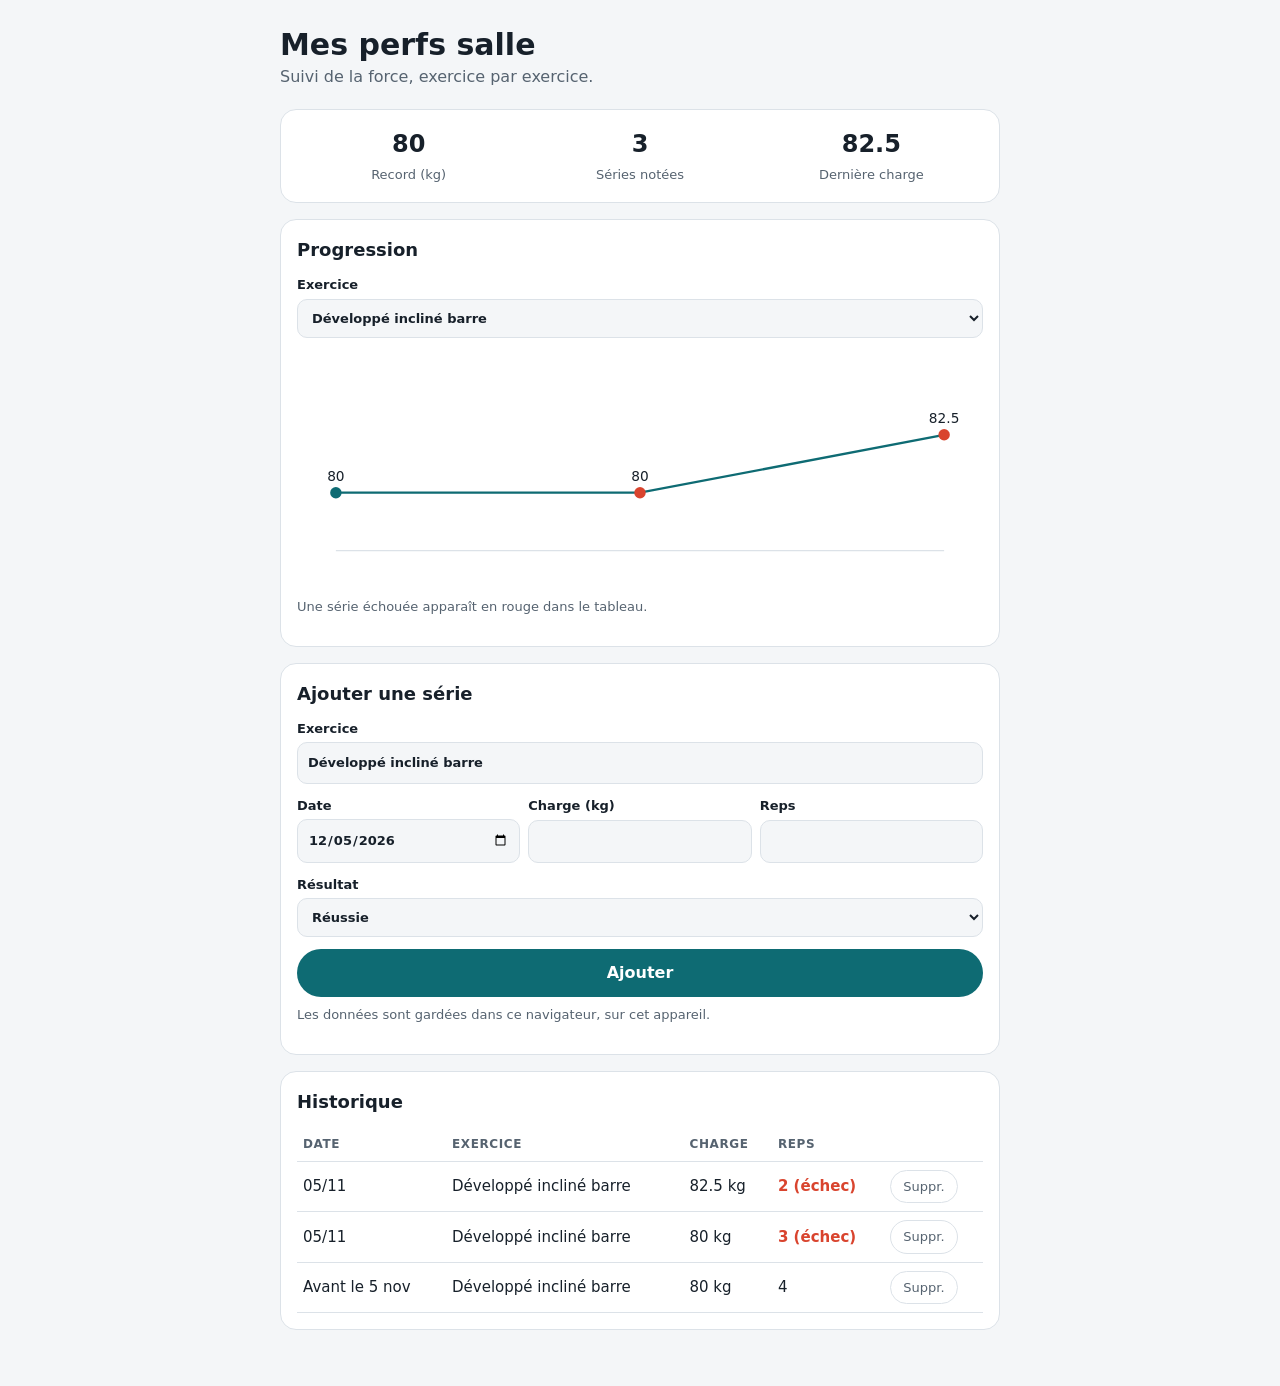
==== perfs-salle/index.html @ 4baaf701 "Ajoute le site de suivi des perfs salle Co-Authored-By: Claude Sonnet 5.5 <noreply@anthropic.com> Cl" ====
<!doctype html>
<html lang="fr">
<head>
<meta charset="utf-8">
<meta name="viewport" content="width=device-width,initial-scale=1">
<meta name="robots" content="noindex, nofollow">
<title>Mes perfs salle</title>
<style>
:root{--bg:#F4F6F8;--surface:#fff;--fg:#17202A;--muted:#566370;--accent:#0E6B73;--accent-fg:#fff;--bad:#D9442E;--line:#DCE2E8}
@media (prefers-color-scheme:dark){:root{--bg:#0F161C;--surface:#17212A;--fg:#EAF0F4;--muted:#9AA8B4;--accent:#4FC3CB;--accent-fg:#06262A;--bad:#FF7A63;--line:#26323C}}
*{box-sizing:border-box}
body{margin:0;background:var(--bg);color:var(--fg);font:16px/1.5 system-ui,-apple-system,"Segoe UI",sans-serif;padding:0 16px 40px}
.wrap{max-width:720px;margin:0 auto}
h1{font-size:30px;margin:28px 0 4px;line-height:1.1}
h2{font-size:18px;margin:0 0 12px}
.sub{color:var(--muted);margin:0 0 20px}
.card{background:var(--surface);border:1px solid var(--line);border-radius:16px;padding:16px;margin-bottom:16px}
.stats{display:grid;grid-template-columns:repeat(3,1fr);gap:8px}
.stat{text-align:center}.stat b{display:block;font-size:24px}.stat span{font-size:13px;color:var(--muted)}
form{display:grid;gap:12px}
.grid{display:grid;grid-template-columns:repeat(3,1fr);gap:8px}
label{font-size:13px;font-weight:700;display:grid;gap:4px}
input,select{font:inherit;color:var(--fg);background:var(--bg);border:1px solid var(--line);border-radius:10px;padding:10px;width:100%;min-width:0}
button{font:inherit;font-weight:700;border:0;border-radius:999px;background:var(--accent);color:var(--accent-fg);padding:12px 20px;cursor:pointer}
button.ghost{background:transparent;color:var(--muted);border:1px solid var(--line);padding:6px 12px;font-weight:500;font-size:13px}
table{width:100%;border-collapse:collapse;font-variant-numeric:tabular-nums}
th,td{text-align:left;padding:8px 6px;border-bottom:1px solid var(--line);font-size:15px}
th{font-size:12px;color:var(--muted);text-transform:uppercase;letter-spacing:.05em}
.fail{color:var(--bad);font-weight:700}
.table-wrap{overflow-x:auto}
svg{width:100%;height:auto;display:block}
.note{font-size:13px;color:var(--muted);margin-top:8px}
:focus-visible{outline:3px solid var(--accent);outline-offset:2px}
</style>
</head>
<body>
<div class="wrap">
<h1>Mes perfs salle</h1>
<p class="sub">Suivi de la force, exercice par exercice.</p>

<div class="card">
  <div class="stats">
    <div class="stat"><b id="s-max">–</b><span>Record (kg)</span></div>
    <div class="stat"><b id="s-n">–</b><span>Séries notées</span></div>
    <div class="stat"><b id="s-last">–</b><span>Dernière charge</span></div>
  </div>
</div>

<div class="card">
  <h2>Progression</h2>
  <label for="ex-filter">Exercice
    <select id="ex-filter"></select>
  </label>
  <div id="chart" role="img" aria-label="Courbe de la charge par série"></div>
  <p class="note">Une série échouée apparaît en rouge dans le tableau.</p>
</div>

<div class="card">
  <h2>Ajouter une série</h2>
  <form id="f">
    <label for="ex">Exercice <input id="ex" value="Développé incliné barre" required></label>
    <div class="grid">
      <label for="d">Date <input id="d" type="date"></label>
      <label for="kg">Charge (kg) <input id="kg" type="number" step="0.5" min="0" inputmode="decimal" required></label>
      <label for="r">Reps <input id="r" type="number" min="0" step="1" inputmode="numeric" required></label>
    </div>
    <label for="ok">Résultat
      <select id="ok"><option value="1">Réussie</option><option value="0">Échec (rep ratée)</option></select>
    </label>
    <button type="submit">Ajouter</button>
  </form>
  <p class="note">Les données sont gardées dans ce navigateur, sur cet appareil.</p>
</div>

<div class="card">
  <h2>Historique</h2>
  <div class="table-wrap">
    <table><thead><tr><th>Date</th><th>Exercice</th><th>Charge</th><th>Reps</th><th></th></tr></thead>
    <tbody id="rows"></tbody></table>
  </div>
</div>
</div>

<script>
(function(){
  var KEY='perfs-salle-v1';
  var SEED=[
    {date:'Avant le 5 nov',ex:'Développé incliné barre',kg:80,reps:4,ok:true},
    {date:'2026-11-05',ex:'Développé incliné barre',kg:80,reps:3,ok:false},
    {date:'2026-11-05',ex:'Développé incliné barre',kg:82.5,reps:2,ok:false}
  ];
  var data;
  try{var raw=localStorage.getItem(KEY);data=raw?JSON.parse(raw):null}catch(e){data=null}
  if(!Array.isArray(data))data=SEED.slice();
  function save(){try{localStorage.setItem(KEY,JSON.stringify(data))}catch(e){}}
  function $(id){return document.getElementById(id)}
  function esc(s){return String(s).replace(/[&<>"]/g,function(c){return{'&':'&amp;','<':'&lt;','>':'&gt;','"':'&quot;'}[c]})}
  function fmtDate(d){var m=/^(\d{4})-(\d{2})-(\d{2})$/.exec(d);return m?m[3]+'/'+m[2]:d}

  function exercises(){var o={};data.forEach(function(x){o[x.ex]=1});return Object.keys(o)}
  function current(){return $('ex-filter').value}

  function fillFilter(){
    var sel=$('ex-filter'),prev=sel.value,list=exercises();
    sel.innerHTML=list.map(function(e){return '<option>'+esc(e)+'</option>'}).join('');
    if(list.indexOf(prev)>-1)sel.value=prev;
  }

  function stats(){
    var e=current(),l=data.filter(function(x){return x.ex===e});
    var okl=l.filter(function(x){return x.ok});
    $('s-max').textContent=okl.length?Math.max.apply(null,okl.map(function(x){return x.kg})):'–';
    $('s-n').textContent=l.length||'–';
    $('s-last').textContent=l.length?l[l.length-1].kg:'–';
  }

  function chart(){
    var e=current(),l=data.filter(function(x){return x.ex===e});
    var box=$('chart');
    if(l.length<2){box.innerHTML='<p class="note">Ajoutez au moins 2 séries pour voir la courbe.</p>';return}
    var W=600,H=220,P=34,ks=l.map(function(x){return x.kg});
    var lo=Math.min.apply(null,ks)-2.5,hi=Math.max.apply(null,ks)+2.5;
    function X(i){return P+i*(W-2*P)/(l.length-1)}
    function Y(k){return H-P-(k-lo)*(H-2*P)/(hi-lo)}
    var pts=l.map(function(x,i){return X(i)+','+Y(x.kg)}).join(' ');
    var dots=l.map(function(x,i){
      return '<circle cx="'+X(i)+'" cy="'+Y(x.kg)+'" r="5" fill="'+(x.ok?'var(--accent)':'var(--bad)')+'"/>'+
        '<text x="'+X(i)+'" y="'+(Y(x.kg)-10)+'" text-anchor="middle" font-size="12" fill="var(--fg)">'+x.kg+'</text>'}).join('');
    box.innerHTML='<svg viewBox="0 0 '+W+' '+H+'"><line x1="'+P+'" y1="'+(H-P)+'" x2="'+(W-P)+'" y2="'+(H-P)+'" stroke="var(--line)"/>'+
      '<polyline points="'+pts+'" fill="none" stroke="var(--accent)" stroke-width="2"/>'+dots+'</svg>';
  }

  function rows(){
    $('rows').innerHTML=data.map(function(x,i){return {x:x,i:i}}).reverse().map(function(o){
      var x=o.x;
      return '<tr><td>'+esc(fmtDate(x.date))+'</td><td>'+esc(x.ex)+'</td><td>'+x.kg+' kg</td>'+
        '<td'+(x.ok?'':' class="fail"')+'>'+x.reps+(x.ok?'':' (échec)')+'</td>'+
        '<td><button class="ghost" data-i="'+o.i+'" aria-label="Supprimer">Suppr.</button></td></tr>'}).join('');
  }

  function render(){fillFilter();stats();chart();rows()}

  $('f').addEventListener('submit',function(ev){
    ev.preventDefault();
    var kg=parseFloat($('kg').value),r=parseInt($('r').value,10);
    if(isNaN(kg)||isNaN(r))return;
    data.push({date:$('d').value||new Date().toISOString().slice(0,10),ex:$('ex').value.trim()||'Exercice',kg:kg,reps:r,ok:$('ok').value==='1'});
    save();$('ex-filter').value=data[data.length-1].ex;render();
    $('kg').value='';$('r').value='';
  });
  $('rows').addEventListener('click',function(ev){
    var b=ev.target.closest('button[data-i]');if(!b)return;
    data.splice(parseInt(b.dataset.i,10),1);save();render();
  });
  $('ex-filter').addEventListener('change',function(){stats();chart()});
  $('d').value=new Date().toISOString().slice(0,10);
  render();
})();
</script>
</body>
</html>
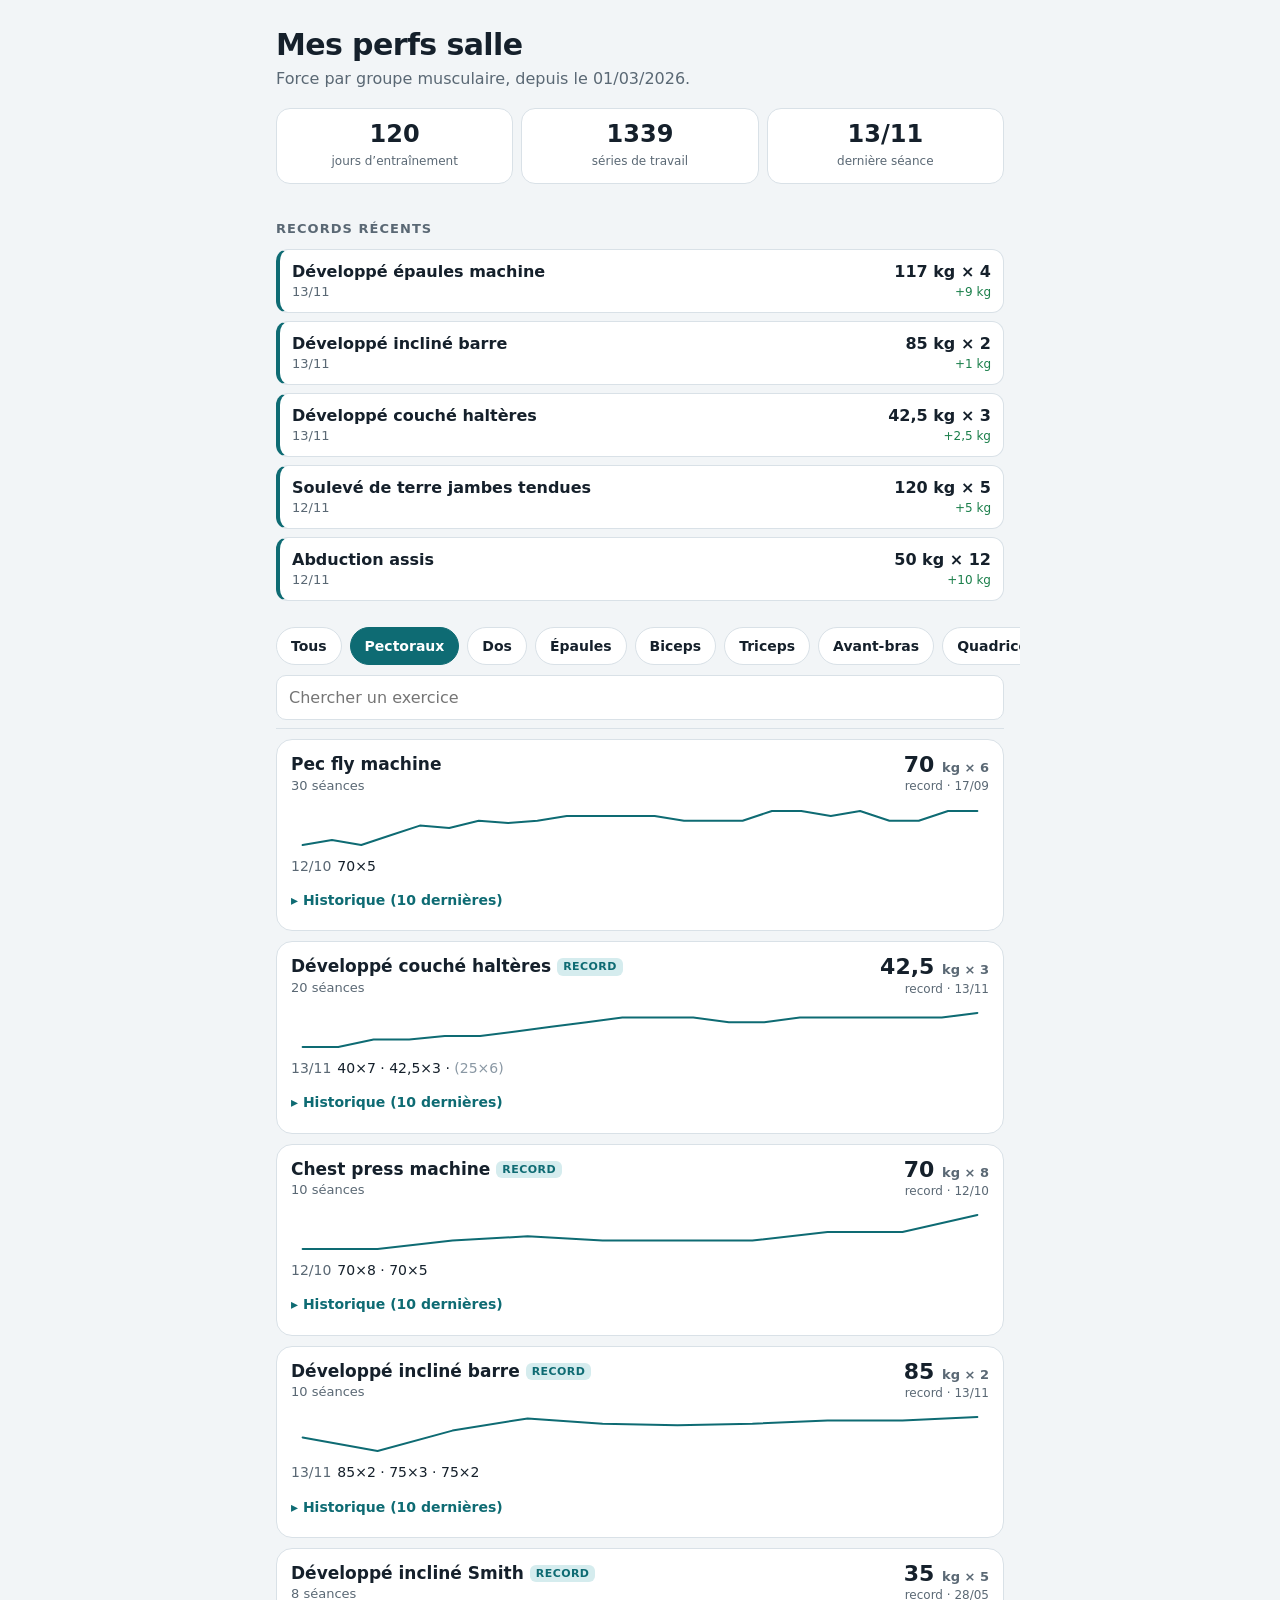
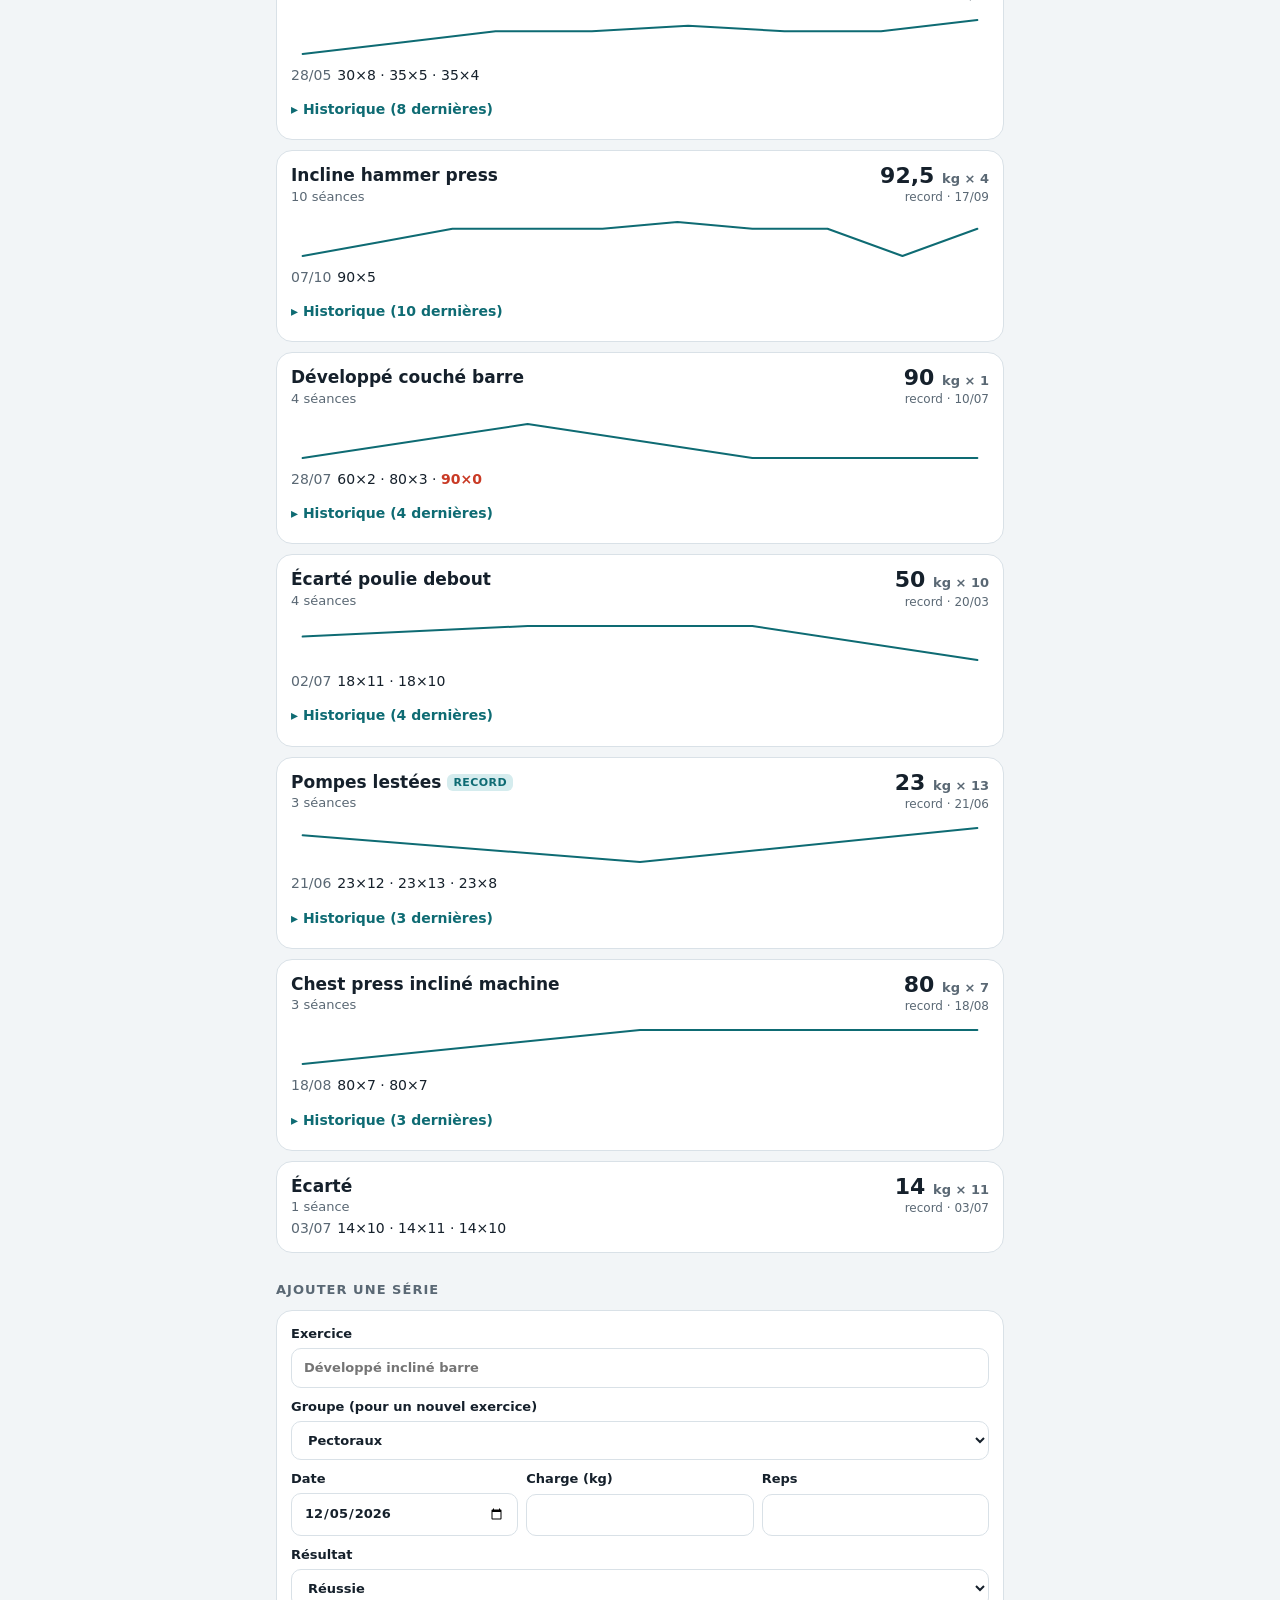
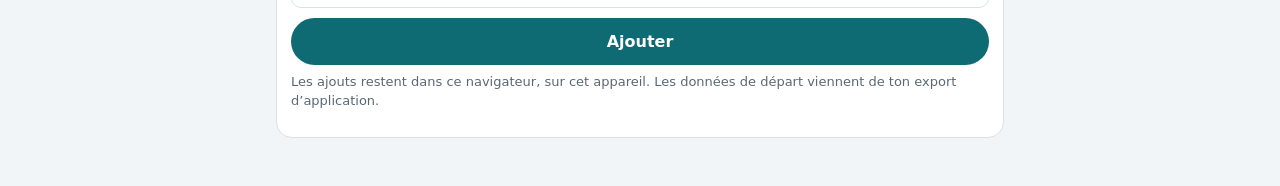
==== commit 0acb6cc0: "Refait la page perfs-salle : export complet, groupes musculaires, records récents Co-Authored-By: Cl" ====
--- a/perfs-salle/index.html
+++ b/perfs-salle/index.html
@@ -4,155 +4,311 @@
 <meta charset="utf-8">
 <meta name="viewport" content="width=device-width,initial-scale=1">
 <meta name="robots" content="noindex, nofollow">
+<meta name="color-scheme" content="light dark">
 <title>Mes perfs salle</title>
 <style>
-:root{--bg:#F4F6F8;--surface:#fff;--fg:#17202A;--muted:#566370;--accent:#0E6B73;--accent-fg:#fff;--bad:#D9442E;--line:#DCE2E8}
-@media (prefers-color-scheme:dark){:root{--bg:#0F161C;--surface:#17212A;--fg:#EAF0F4;--muted:#9AA8B4;--accent:#4FC3CB;--accent-fg:#06262A;--bad:#FF7A63;--line:#26323C}}
+:root{
+  --bg:#F2F5F7;--surface:#FFFFFF;--surface2:#EAF0F3;--fg:#15202B;--muted:#5A6874;--line:#D9E1E7;
+  --accent:#0E6B73;--accent-soft:#D5ECEE;--accent-fg:#FFFFFF;--bad:#C93A25;--good:#1B7F4B;--warm:#8A98A4;
+}
+@media (prefers-color-scheme:dark){
+  :root{--bg:#0E151B;--surface:#16202A;--surface2:#1D2A35;--fg:#EAF0F4;--muted:#9BA9B5;--line:#263441;
+    --accent:#4FC3CB;--accent-soft:#17383C;--accent-fg:#06262A;--bad:#FF7F68;--good:#5ED69B;--warm:#6F7F8C}
+}
 *{box-sizing:border-box}
-body{margin:0;background:var(--bg);color:var(--fg);font:16px/1.5 system-ui,-apple-system,"Segoe UI",sans-serif;padding:0 16px 40px}
-.wrap{max-width:720px;margin:0 auto}
-h1{font-size:30px;margin:28px 0 4px;line-height:1.1}
-h2{font-size:18px;margin:0 0 12px}
-.sub{color:var(--muted);margin:0 0 20px}
-.card{background:var(--surface);border:1px solid var(--line);border-radius:16px;padding:16px;margin-bottom:16px}
-.stats{display:grid;grid-template-columns:repeat(3,1fr);gap:8px}
-.stat{text-align:center}.stat b{display:block;font-size:24px}.stat span{font-size:13px;color:var(--muted)}
-form{display:grid;gap:12px}
-.grid{display:grid;grid-template-columns:repeat(3,1fr);gap:8px}
-label{font-size:13px;font-weight:700;display:grid;gap:4px}
-input,select{font:inherit;color:var(--fg);background:var(--bg);border:1px solid var(--line);border-radius:10px;padding:10px;width:100%;min-width:0}
-button{font:inherit;font-weight:700;border:0;border-radius:999px;background:var(--accent);color:var(--accent-fg);padding:12px 20px;cursor:pointer}
-button.ghost{background:transparent;color:var(--muted);border:1px solid var(--line);padding:6px 12px;font-weight:500;font-size:13px}
-table{width:100%;border-collapse:collapse;font-variant-numeric:tabular-nums}
-th,td{text-align:left;padding:8px 6px;border-bottom:1px solid var(--line);font-size:15px}
-th{font-size:12px;color:var(--muted);text-transform:uppercase;letter-spacing:.05em}
-.fail{color:var(--bad);font-weight:700}
-.table-wrap{overflow-x:auto}
-svg{width:100%;height:auto;display:block}
-.note{font-size:13px;color:var(--muted);margin-top:8px}
+html{-webkit-text-size-adjust:100%}
+body{margin:0;background:var(--bg);color:var(--fg);font:16px/1.45 system-ui,-apple-system,"Segoe UI",Roboto,sans-serif;padding-bottom:48px}
+.wrap{max-width:760px;margin:0 auto;padding:0 16px}
+header{padding:28px 0 8px}
+h1{font-size:30px;line-height:1.1;margin:0 0 6px;letter-spacing:-.02em}
+.sub{margin:0;color:var(--muted)}
+h2{font-size:13px;text-transform:uppercase;letter-spacing:.08em;color:var(--muted);margin:28px 0 10px;font-weight:700}
+.tiles{display:grid;grid-template-columns:repeat(3,1fr);gap:8px;margin-top:18px}
+.tile{background:var(--surface);border:1px solid var(--line);border-radius:14px;padding:12px 8px;text-align:center}
+.tile b{display:block;font-size:24px;font-variant-numeric:tabular-nums;line-height:1.1}
+.tile span{font-size:12px;color:var(--muted)}
+
+.prs{display:grid;gap:8px}
+.pr{display:flex;justify-content:space-between;align-items:center;gap:12px;background:var(--surface);border:1px solid var(--line);border-left:4px solid var(--accent);border-radius:12px;padding:10px 12px}
+.pr .n{font-weight:650}
+.pr .d{font-size:13px;color:var(--muted)}
+.pr .v{font-variant-numeric:tabular-nums;font-weight:700;text-align:right;white-space:nowrap}
+.pr .v small{display:block;font-weight:500;color:var(--good);font-size:12px}
+
+nav{position:sticky;top:0;z-index:5;background:var(--bg);padding:10px 0 8px;margin-top:14px;border-bottom:1px solid var(--line)}
+.chips{display:flex;gap:8px;overflow-x:auto;scrollbar-width:none;padding:2px 16px;margin:0 -16px}
+.chips::-webkit-scrollbar{display:none}
+.chip{flex:0 0 auto;font:inherit;font-size:14px;font-weight:650;color:var(--fg);background:var(--surface);border:1px solid var(--line);border-radius:999px;padding:8px 14px;cursor:pointer;white-space:nowrap}
+.chip[aria-pressed="true"]{background:var(--accent);border-color:var(--accent);color:var(--accent-fg)}
+.search{margin-top:8px}
+input,select{font:inherit;color:var(--fg);background:var(--surface);border:1px solid var(--line);border-radius:10px;padding:10px 12px;width:100%;min-width:0}
 :focus-visible{outline:3px solid var(--accent);outline-offset:2px}
+
+.ex{background:var(--surface);border:1px solid var(--line);border-radius:16px;padding:14px;margin-top:10px}
+.ex-top{display:flex;justify-content:space-between;gap:12px;align-items:flex-start}
+.ex-name{font-weight:700;font-size:17px;line-height:1.2}
+.ex-meta{font-size:13px;color:var(--muted);margin-top:2px}
+.rec{text-align:right;white-space:nowrap}
+.rec b{font-size:22px;font-variant-numeric:tabular-nums;line-height:1}
+.rec b small{font-size:13px;font-weight:600;color:var(--muted)}
+.rec span{display:block;font-size:12px;color:var(--muted)}
+.badge{display:inline-block;font-size:11px;font-weight:800;letter-spacing:.04em;background:var(--accent-soft);color:var(--accent);border-radius:6px;padding:2px 6px;margin-left:6px;vertical-align:2px}
+.spark{margin:10px 0 6px}
+.spark svg{display:block;width:100%;height:44px}
+.last{font-size:14px;font-variant-numeric:tabular-nums}
+.last .dt{color:var(--muted);margin-right:6px}
+.w{color:var(--warm)}
+.f{color:var(--bad);font-weight:700}
+details.hist{margin-top:8px}
+details summary{cursor:pointer;color:var(--accent);font-size:14px;font-weight:650;padding:6px 0;list-style:none}
+details summary::-webkit-details-marker{display:none}
+details summary::before{content:"▸ "}
+details[open]>summary::before{content:"▾ "}
+.sess{display:grid;grid-template-columns:52px 1fr;gap:8px;padding:7px 0;border-top:1px solid var(--line);font-size:14px;font-variant-numeric:tabular-nums}
+.sess .dt{color:var(--muted)}
+.sess .sets{display:flex;flex-wrap:wrap;gap:4px 10px}
+.empty{color:var(--muted);text-align:center;padding:28px 0}
+
+.card{background:var(--surface);border:1px solid var(--line);border-radius:16px;padding:14px;margin-top:10px}
+form{display:grid;gap:10px}
+.grid3{display:grid;grid-template-columns:repeat(3,1fr);gap:8px}
+label{display:grid;gap:4px;font-size:13px;font-weight:700}
+button.primary{font:inherit;font-weight:700;border:0;border-radius:999px;background:var(--accent);color:var(--accent-fg);padding:12px 20px;cursor:pointer}
+button.ghost{font:inherit;font-size:13px;color:var(--muted);background:transparent;border:1px solid var(--line);border-radius:999px;padding:4px 10px;cursor:pointer}
+.note{font-size:13px;color:var(--muted);margin:8px 0 0}
+.mine{margin-top:12px}
+.mine .r{display:flex;justify-content:space-between;align-items:center;gap:8px;padding:6px 0;border-top:1px solid var(--line);font-size:14px}
 </style>
 </head>
 <body>
 <div class="wrap">
-<h1>Mes perfs salle</h1>
-<p class="sub">Suivi de la force, exercice par exercice.</p>
-
-<div class="card">
-  <div class="stats">
-    <div class="stat"><b id="s-max">–</b><span>Record (kg)</span></div>
-    <div class="stat"><b id="s-n">–</b><span>Séries notées</span></div>
-    <div class="stat"><b id="s-last">–</b><span>Dernière charge</span></div>
+  <header>
+    <h1>Mes perfs salle</h1>
+    <p class="sub" id="sub">Force par groupe musculaire.</p>
+    <div class="tiles" id="tiles"></div>
+  </header>
+
+  <h2>Records récents</h2>
+  <div class="prs" id="prs"></div>
+
+  <nav aria-label="Groupes musculaires">
+    <div class="chips" id="chips"></div>
+    <div class="search"><input id="q" type="search" placeholder="Chercher un exercice" aria-label="Chercher un exercice" autocomplete="off"></div>
+  </nav>
+
+  <div id="list" aria-live="polite"></div>
+
+  <h2>Ajouter une série</h2>
+  <div class="card">
+    <form id="f">
+      <label for="ex">Exercice
+        <input id="ex" list="ex-list" placeholder="Développé incliné barre" required autocomplete="off">
+      </label>
+      <datalist id="ex-list"></datalist>
+      <label for="g">Groupe (pour un nouvel exercice)
+        <select id="g"></select>
+      </label>
+      <div class="grid3">
+        <label for="d">Date <input id="d" type="date" required></label>
+        <label for="kg">Charge (kg) <input id="kg" type="number" step="0.5" min="0" inputmode="decimal" required></label>
+        <label for="r">Reps <input id="r" type="number" min="0" step="1" inputmode="numeric" required></label>
+      </div>
+      <label for="ok">Résultat
+        <select id="ok"><option value="1">Réussie</option><option value="0">Échec (rep ratée)</option></select>
+      </label>
+      <button class="primary" type="submit">Ajouter</button>
+    </form>
+    <p class="note">Les ajouts restent dans ce navigateur, sur cet appareil. Les données de départ viennent de ton export d’application.</p>
+    <div class="mine" id="mine"></div>
   </div>
 </div>
 
-<div class="card">
-  <h2>Progression</h2>
-  <label for="ex-filter">Exercice
-    <select id="ex-filter"></select>
-  </label>
-  <div id="chart" role="img" aria-label="Courbe de la charge par série"></div>
-  <p class="note">Une série échouée apparaît en rouge dans le tableau.</p>
-</div>
-
-<div class="card">
-  <h2>Ajouter une série</h2>
-  <form id="f">
-    <label for="ex">Exercice <input id="ex" value="Développé incliné barre" required></label>
-    <div class="grid">
-      <label for="d">Date <input id="d" type="date"></label>
-      <label for="kg">Charge (kg) <input id="kg" type="number" step="0.5" min="0" inputmode="decimal" required></label>
-      <label for="r">Reps <input id="r" type="number" min="0" step="1" inputmode="numeric" required></label>
-    </div>
-    <label for="ok">Résultat
-      <select id="ok"><option value="1">Réussie</option><option value="0">Échec (rep ratée)</option></select>
-    </label>
-    <button type="submit">Ajouter</button>
-  </form>
-  <p class="note">Les données sont gardées dans ce navigateur, sur cet appareil.</p>
-</div>
-
-<div class="card">
-  <h2>Historique</h2>
-  <div class="table-wrap">
-    <table><thead><tr><th>Date</th><th>Exercice</th><th>Charge</th><th>Reps</th><th></th></tr></thead>
-    <tbody id="rows"></tbody></table>
-  </div>
-</div>
-</div>
-
+<script type="application/json" id="data">{"meta":{"first":"2026-03-01","last":"2026-11-13","days":120,"workouts":122},"groups":[{"g":"Pectoraux","ex":[{"n":"Pec fly machine","ss":[{"d":"2026-03-05","s":[[25.0,9,"n"],[30.0,10,"n"],[30.0,8,"n"]]},{"d":"2026-03-10","s":[[30.0,13,"n"],[30.0,12,"n"],[35.0,10,"n"]]},{"d":"2026-03-18","s":[[30.0,10,"n"],[35.0,11,"n"],[35.0,12,"n"]]},{"d":"2026-03-25","s":[[35.0,10,"n"],[40.0,10,"n"],[40.0,12,"n"]]},{"d":"2026-04-03","s":[[35.0,11,"n"],[40.0,9,"n"],[40.0,9,"n"]]},{"d":"2026-04-08","s":[[40.0,8,"n"],[40.0,9,"n"],[40.0,10,"n"]]},{"d":"2026-04-29","s":[[35.0,9,"n"],[35.0,7,"n"],[35.0,8,"n"]]},{"d":"2026-05-05","s":[[40.0,8,"n"],[40.0,8,"n"],[40.0,7,"n"]]},{"d":"2026-05-28","s":[[35.0,9,"n"],[35.0,8,"n"],[35.0,9,"n"]]},{"d":"2026-06-10","s":[[40.0,9,"n"],[40.0,8,"n"],[45.0,5,"n"]]},{"d":"2026-06-29","s":[[55.0,6,"n"],[50.0,8,"n"],[47.5,8,"n"]]},{"d":"2026-07-06","s":[[50.0,7,"n"],[50.0,8,"n"],[52.5,6,"n"]]},{"d":"2026-07-13","s":[[55.0,8,"n"],[60.0,6,"n"]]},{"d":"2026-07-24","s":[[57.5,7,"n"],[55.0,7,"n"]]},{"d":"2026-07-28","s":[[60.0,7,"n"],[60.0,8,"n"]]},{"d":"2026-08-03","s":[[65.0,6,"n"],[65.0,6,"n"]]},{"d":"2026-08-06","s":[[65.0,8,"n"],[65.0,6,"n"]]},{"d":"2026-08-14","s":[[65.0,7,"n"]]},{"d":"2026-08-18","s":[[65.0,7,"n"],[65.0,8,"n"]]},{"d":"2026-09-07","s":[[60.0,5,"n"],[55.0,8,"n"]]},{"d":"2026-09-10","s":[[55.0,9,"n"],[60.0,6,"n"]]},{"d":"2026-09-14","s":[[60.0,7,"n"],[60.0,6,"n"]]},{"d":"2026-09-17","s":[[65.0,9,"n"],[70.0,6,"n"]]},{"d":"2026-09-21","s":[[70.0,4,"n"],[60.0,2,"n"],[60.0,10,"n"]]},{"d":"2026-09-24","s":[[65.0,6,"n"],[65.0,6,"n"]]},{"d":"2026-09-25","s":[[70.0,5,"n"],[70.0,6,"n"]]},{"d":"2026-09-28","s":[[60.0,6,"n"]]},{"d":"2026-09-30","s":[[60.0,8,"n"]]},{"d":"2026-10-07","s":[[65.0,8,"n"],[70.0,6,"n"]]},{"d":"2026-10-12","s":[[70.0,5,"n"]]}]},{"n":"Développé couché haltères","ss":[{"d":"2026-03-13","s":[[18.0,6,"n"],[22.5,8,"n"],[24.0,7,"n"]]},{"d":"2026-03-20","s":[[20.0,8,"n"],[24.0,7,"n"],[24.0,9,"n"]]},{"d":"2026-04-10","s":[[24.0,7,"n"],[26.0,8,"n"],[28.0,6,"n"],[18.0,5,"w"]]},{"d":"2026-05-26","s":[[28.0,6,"n"],[28.0,7,"n"],[20.0,4,"w"]]},{"d":"2026-06-05","s":[[28.0,8,"n"],[30.0,3,"n"],[24.0,8,"w"]]},{"d":"2026-06-10","s":[[30.0,5,"n"],[30.0,4,"n"],[26.0,6,"n"],[22.5,5,"w"]]},{"d":"2026-07-08","s":[[32.5,4,"n"],[32.5,3,"n"],[22.5,7,"w"]]},{"d":"2026-07-28","s":[[32.5,6,"n"],[35.0,3,"n"],[22.5,7,"w"]]},{"d":"2026-08-03","s":[[35.0,6,"n"],[37.5,2,"n"],[25.0,6,"w"]]},{"d":"2026-08-06","s":[[37.5,5,"n"],[40.0,3,"n"],[25.0,8,"w"]]},{"d":"2026-08-14","s":[[40.0,2,"n"],[37.5,2,"n"],[25.0,5,"w"]]},{"d":"2026-08-18","s":[[40.0,4,"n"],[40.0,1,"n"],[25.0,6,"w"]]},{"d":"2026-09-10","s":[[37.5,2,"n"],[37.5,3,"n"],[22.5,10,"w"]]},{"d":"2026-09-14","s":[[37.5,5,"n"],[37.5,4,"n"],[22.5,10,"w"]]},{"d":"2026-09-21","s":[[37.5,6,"n"],[40.0,2,"n"],[25.0,5,"w"]]},{"d":"2026-09-28","s":[[40.0,2,"n"],[37.5,6,"n"],[20.0,8,"w"]]},{"d":"2026-10-12","s":[[40.0,4,"n"],[40.0,0,"n"],[25.0,8,"w"]]},{"d":"2026-11-02","s":[[40.0,4,"n"],[40.0,4,"n"],[20.0,8,"w"]]},{"d":"2026-11-09","s":[[40.0,3,"n"],[40.0,5,"n"],[25.0,6,"w"]]},{"d":"2026-11-13","s":[[40.0,7,"n"],[42.5,3,"n"],[25.0,6,"w"]]}]},{"n":"Chest press machine","ss":[{"d":"2026-03-05","s":[[50.0,8,"n"],[50.0,7,"n"],[40.0,10,"n"]]},{"d":"2026-03-10","s":[[50.0,10,"n"],[50.0,10,"n"],[50.0,7,"n"]]},{"d":"2026-03-18","s":[[50.0,10,"n"],[55.0,10,"n"],[55.0,8,"n"]]},{"d":"2026-03-25","s":[[45.0,10,"n"],[50.0,10,"n"],[57.5,7,"n"]]},{"d":"2026-04-03","s":[[50.0,10,"n"],[55.0,9,"n"],[55.0,9,"n"]]},{"d":"2026-04-08","s":[[55.0,8,"n"],[55.0,9,"n"],[55.0,8,"n"]]},{"d":"2026-04-29","s":[[50.0,10,"n"],[55.0,8,"n"],[55.0,9,"n"]]},{"d":"2026-05-05","s":[[55.0,10,"n"],[60.0,8,"n"],[60.0,7,"n"]]},{"d":"2026-05-28","s":[[50.0,10,"n"],[60.0,10,"n"],[60.0,7,"n"]]},{"d":"2026-10-12","s":[[70.0,8,"n"],[70.0,5,"n"]]}]},{"n":"Développé incliné barre","ss":[{"d":"2026-06-29","s":[[60.0,6,"n"],[70.0,5,"n"],[70.0,4,"n"]]},{"d":"2026-07-06","s":[[60.0,7,"n"],[60.0,5,"n"]]},{"d":"2026-07-24","s":[[70.0,6,"n"],[75.0,3,"n"]]},{"d":"2026-09-25","s":[[70.0,2,"n"],[80.0,1,"n"],[84.0,1,"n"],[30.0,4,"n"]]},{"d":"2026-10-14","s":[[70.0,5,"n"],[80.0,2,"n"],[90.0,0,"n"]]},{"d":"2026-11-02","s":[[75.0,3,"n"],[75.0,5,"n"],[79.0,3,"n"]]},{"d":"2026-11-04","s":[[80.0,4,"n"]]},{"d":"2026-11-05","s":[[80.0,3,"n"],[82.5,2,"n"],[80.0,2,"n"],[70.0,2,"w"],[50.0,6,"w"]]},{"d":"2026-11-09","s":[[82.5,3,"n"]]},{"d":"2026-11-13","s":[[85.0,2,"n"],[75.0,3,"n"],[75.0,2,"n"]]}]},{"n":"Développé incliné Smith","ss":[{"d":"2026-03-04","s":[[20.0,8,"n"],[20.0,9,"n"],[20.0,10,"n"]]},{"d":"2026-03-10","s":[[20.0,10,"n"],[25.0,9,"n"],[25.0,7,"n"]]},{"d":"2026-03-25","s":[[25.0,8,"n"],[30.0,8,"n"],[30.0,9,"n"]]},{"d":"2026-04-03","s":[[30.0,5,"n"],[25.0,7,"n"],[25.0,7,"n"]]},{"d":"2026-04-08","s":[[30.0,8,"n"],[32.5,6,"n"],[30.0,6,"n"]]},{"d":"2026-04-29","s":[[30.0,8,"n"],[30.0,5,"n"],[30.0,9,"n"]]},{"d":"2026-05-05","s":[[30.0,6,"n"],[30.0,8,"n"],[30.0,10,"n"]]},{"d":"2026-05-28","s":[[30.0,8,"n"],[35.0,5,"n"],[35.0,4,"n"]]}]},{"n":"Incline hammer press","ss":[{"d":"2026-08-06","s":[[80.0,8,"n"]]},{"d":"2026-09-07","s":[[80.0,9,"n"],[85.0,7,"n"]]},{"d":"2026-09-10","s":[[90.0,5,"n"],[90.0,4,"n"]]},{"d":"2026-09-14","s":[[90.0,6,"n"],[90.0,4,"n"]]},{"d":"2026-09-16","s":[[90.0,8,"n"]]},{"d":"2026-09-17","s":[[92.5,4,"n"],[92.5,3,"n"]]},{"d":"2026-09-21","s":[[90.0,3,"n"]]},{"d":"2026-09-24","s":[[90.0,3,"n"],[70.0,7,"n"]]},{"d":"2026-09-28","s":[[80.0,9,"n"]]},{"d":"2026-10-07","s":[[90.0,5,"n"]]}]},{"n":"Développé couché barre","ss":[{"d":"2026-07-06","s":[[60.0,4,"n"],[80.0,2,"n"],[90.0,0,"n"]]},{"d":"2026-07-10","s":[[60.0,2,"n"],[80.0,1,"n"],[90.0,1,"n"]]},{"d":"2026-07-13","s":[[60.0,4,"n"],[80.0,1,"n"],[80.0,3,"n"]]},{"d":"2026-07-28","s":[[60.0,2,"n"],[80.0,3,"n"],[90.0,0,"n"]]}]},{"n":"Écarté poulie debout","ss":[{"d":"2026-03-13","s":[[40.0,11,"n"],[40.0,10,"n"],[40.0,12,"n"]]},{"d":"2026-03-20","s":[[50.0,8,"n"],[50.0,10,"n"],[50.0,9,"n"]]},{"d":"2026-04-10","s":[[50.0,8,"n"],[50.0,10,"n"],[50.0,9,"n"]]},{"d":"2026-07-02","s":[[18.0,11,"n"],[18.0,10,"n"]]}]},{"n":"Pompes lestées","ss":[{"d":"2026-06-01","s":[[10.0,15,"n"],[20.0,12,"n"],[20.0,12,"n"]]},{"d":"2026-06-07","s":[[9.0,19,"n"],[9.0,20,"n"],[9.0,22,"n"]]},{"d":"2026-06-21","s":[[23.0,12,"n"],[23.0,13,"n"],[23.0,8,"n"]]}]},{"n":"Chest press incliné machine","ss":[{"d":"2026-08-06","s":[[70.0,8,"n"]]},{"d":"2026-08-14","s":[[80.0,5,"n"],[80.0,6,"n"]]},{"d":"2026-08-18","s":[[80.0,7,"n"],[80.0,7,"n"]]}]},{"n":"Écarté","ss":[{"d":"2026-07-03","s":[[14.0,10,"n"],[14.0,11,"n"],[14.0,10,"n"]]}]}]},{"g":"Dos","ex":[{"n":"Tirage vertical","ss":[{"d":"2026-03-04","s":[[45.0,8,"n"],[45.0,8,"n"],[45.0,12,"n"]]},{"d":"2026-03-10","s":[[45.0,12,"n"],[50.0,10,"n"],[50.0,9,"n"]]},{"d":"2026-03-13","s":[[50.0,8,"n"],[55.0,9,"n"],[55.0,7,"n"]]},{"d":"2026-03-18","s":[[50.0,10,"n"],[55.0,11,"n"],[55.0,8,"n"]]},{"d":"2026-03-20","s":[[50.0,10,"n"],[55.0,9,"n"],[55.0,10,"n"]]},{"d":"2026-03-25","s":[[55.0,8,"n"],[57.5,10,"n"],[57.5,9,"n"]]},{"d":"2026-04-03","s":[[55.0,10,"n"],[60.0,9,"n"],[60.0,8,"n"]]},{"d":"2026-04-08","s":[[60.0,9,"n"],[60.0,10,"n"],[65.0,8,"n"]]},{"d":"2026-04-29","s":[[60.0,8,"n"],[65.0,8,"n"],[65.0,6,"n"]]},{"d":"2026-05-05","s":[[55.0,8,"n"],[65.0,8,"n"],[50.0,12,"n"]]},{"d":"2026-06-29","s":[[65.0,9,"n"],[70.0,7,"n"],[70.0,8,"n"]]},{"d":"2026-07-06","s":[[65.0,8,"n"],[75.0,7,"n"],[75.0,7,"n"]]},{"d":"2026-07-08","s":[[75.0,7,"n"],[75.0,8,"n"],[50.0,7,"w"]]},{"d":"2026-07-10","s":[[75.0,8,"n"],[80.0,7,"n"]]},{"d":"2026-07-13","s":[[80.0,6,"n"],[90.0,5,"n"]]},{"d":"2026-07-24","s":[[75.0,7,"n"],[70.0,6,"n"]]},{"d":"2026-07-28","s":[[90.0,6,"n"],[80.0,8,"n"],[65.0,8,"w"]]},{"d":"2026-08-03","s":[[85.0,6,"n"],[85.0,5,"n"],[75.0,6,"w"]]},{"d":"2026-08-06","s":[[85.0,8,"n"],[90.0,6,"n"]]},{"d":"2026-08-14","s":[[90.0,7,"n"],[90.0,5,"n"],[50.0,6,"w"]]},{"d":"2026-08-18","s":[[80.0,6,"n"],[90.0,5,"n"],[45.0,7,"w"]]},{"d":"2026-09-07","s":[[80.0,6,"n"],[80.0,5,"n"],[50.0,10,"w"]]},{"d":"2026-09-10","s":[[85.0,6,"n"],[90.0,5,"n"],[40.0,10,"w"]]},{"d":"2026-09-14","s":[[90.0,3,"n"],[85.0,4,"n"],[50.0,10,"w"],[90.0,4,"n"]]},{"d":"2026-09-17","s":[[90.0,4,"n"],[80.0,5,"n"],[50.0,10,"w"]]},{"d":"2026-09-21","s":[[80.0,6,"n"],[80.0,5,"n"],[50.0,8,"w"]]},{"d":"2026-09-24","s":[[80.0,7,"n"],[85.0,8,"n"],[45.0,8,"w"]]},{"d":"2026-09-28","s":[[85.0,6,"n"],[85.0,7,"n"],[70.0,8,"w"]]},{"d":"2026-10-07","s":[[85.0,7,"n"],[85.0,6,"n"],[50.0,5,"w"]]},{"d":"2026-10-12","s":[[85.0,8,"n"],[85.0,8,"n"],[50.0,8,"w"]]},{"d":"2026-10-14","s":[[85.0,9,"n"],[85.0,7,"n"],[50.0,10,"w"]]},{"d":"2026-11-02","s":[[85.0,6,"n"],[85.0,5,"n"],[50.0,5,"w"]]},{"d":"2026-11-05","s":[[90.0,6,"n"],[90.0,6,"n"],[40.0,8,"w"]]},{"d":"2026-11-09","s":[[90.0,6,"n"],[90.0,7,"n"],[50.0,8,"w"]]},{"d":"2026-11-13","s":[[90.0,8,"n"],[90.0,8,"n"],[60.0,8,"w"]]}]},{"n":"T-bar row machine","ss":[{"d":"2026-06-30","s":[[35.0,11,"n"],[45.0,8,"n"],[55.0,7,"n"]]},{"d":"2026-07-06","s":[[50.0,8,"n"],[50.0,9,"n"]]},{"d":"2026-07-10","s":[[55.0,8,"n"]]},{"d":"2026-07-13","s":[[55.0,7,"n"],[50.0,8,"n"]]},{"d":"2026-07-24","s":[[60.0,6,"n"],[60.0,6,"n"]]},{"d":"2026-07-28","s":[[60.0,7,"n"],[60.0,8,"n"]]},{"d":"2026-08-03","s":[[40.0,7,"n"]]},{"d":"2026-08-06","s":[[65.0,6,"n"],[65.0,6,"n"]]},{"d":"2026-08-14","s":[[65.0,7,"n"],[65.0,6,"n"]]},{"d":"2026-08-18","s":[[70.0,4,"n"],[55.0,7,"n"]]},{"d":"2026-09-07","s":[[50.0,6,"n"],[55.0,7,"n"]]},{"d":"2026-09-10","s":[[60.0,5,"n"],[50.0,12,"n"]]},{"d":"2026-09-14","s":[[55.0,8,"n"],[60.0,8,"n"]]},{"d":"2026-09-17","s":[[55.0,7,"n"],[55.0,7,"n"]]},{"d":"2026-09-21","s":[[55.0,7,"n"],[60.0,5,"n"]]}]},{"n":"Rowing assis dos droit","ss":[{"d":"2026-03-20","s":[[48.0,13,"n"],[55.0,10,"n"],[55.0,10,"n"]]},{"d":"2026-03-25","s":[[55.0,10,"n"],[61.0,11,"n"],[61.0,10,"n"]]},{"d":"2026-04-03","s":[[55.0,12,"n"],[61.0,11,"n"],[61.0,10,"n"]]},{"d":"2026-04-08","s":[[61.0,10,"n"],[61.0,9,"n"],[61.0,9,"n"]]},{"d":"2026-04-10","s":[[68.0,9,"n"],[68.0,7,"n"],[61.0,7,"n"]]},{"d":"2026-06-10","s":[[68.0,9,"n"],[68.0,5,"n"]]}]},{"n":"Rowing assis prise large","ss":[{"d":"2026-09-24","s":[[40.0,8,"n"],[40.0,10,"n"]]},{"d":"2026-09-28","s":[[100.0,8,"n"],[100.0,9,"n"]]},{"d":"2026-10-07","s":[[100.0,7,"n"],[100.0,6,"n"]]},{"d":"2026-10-14","s":[[110.0,6,"n"]]},{"d":"2026-11-02","s":[[100.0,7,"n"],[100.0,8,"n"]]},{"d":"2026-11-04","s":[[50.0,10,"n"]]},{"d":"2026-11-09","s":[[110.0,7,"n"],[110.0,6,"n"]]},{"d":"2026-11-13","s":[[110.0,5,"n"],[110.0,9,"n"]]}]},{"n":"Tirage élastique à genoux (1 bras)","ss":[{"d":"2026-03-01","s":[[13.0,20,"n"],[13.0,20,"n"],[13.0,20,"n"]]},{"d":"2026-05-30","s":[[22.0,12,"n"],[22.0,20,"n"],[22.0,12,"n"]]},{"d":"2026-06-05","s":[[26.0,10,"n"],[26.0,10,"n"]]},{"d":"2026-06-14","s":[[23.0,11,"n"],[23.0,12,"n"],[23.0,11,"n"]]},{"d":"2026-07-21","s":[[26.0,10,"n"],[25.0,8,"n"]]}]},{"n":"Tractions lestées","ss":[{"d":"2026-04-10","s":[[10.0,6,"n"],[10.0,6,"n"],[10.0,6,"n"]]},{"d":"2026-05-26","s":[[15.0,6,"n"],[15.0,6,"n"]]},{"d":"2026-05-28","s":[[15.0,6,"n"],[15.0,7,"n"]]},{"d":"2026-06-05","s":[[15.0,7,"n"],[17.0,6,"n"]]},{"d":"2026-06-10","s":[[20.0,7,"n"],[20.0,6,"n"]]}]},{"n":"Low row machine","ss":[{"d":"2026-04-29","s":[[40.0,11,"n"],[42.5,11,"n"],[47.5,8,"n"]]},{"d":"2026-07-08","s":[[20.0,8,"w"],[50.0,10,"n"],[55.0,8,"n"]]},{"d":"2026-07-10","s":[[55.0,8,"n"]]},{"d":"2026-08-18","s":[[60.0,6,"n"],[60.0,8,"n"]]},{"d":"2026-11-04","s":[[60.0,10,"n"]]}]},{"n":"Rowing assis machine","ss":[{"d":"2026-03-04","s":[[48.0,11,"n"]]},{"d":"2026-03-10","s":[[45.0,9,"n"],[40.0,11,"n"],[40.0,10,"n"]]},{"d":"2026-03-18","s":[[45.0,8,"n"],[40.0,12,"n"],[40.0,12,"n"]]}]},{"n":"Pull-over poulie","ss":[{"d":"2026-03-01","s":[[13.0,20,"n"]]},{"d":"2026-06-05","s":[[26.0,8,"n"],[26.0,12,"n"]]}]},{"n":"Rowing poulie 1 bras","ss":[{"d":"2026-07-21","s":[[31.0,12,"n"],[31.0,15,"n"]]}]},{"n":"Rowing haltère 1 bras","ss":[{"d":"2026-06-30","s":[[35.0,6,"n"],[35.0,8,"n"]]}]}]},{"g":"Épaules","ex":[{"n":"Élévation latérale poulie","ss":[{"d":"2026-03-04","s":[[10.0,12,"n"]]},{"d":"2026-03-24","s":[[5.0,15,"n"],[7.5,15,"n"],[7.5,12,"n"]]},{"d":"2026-04-01","s":[[7.5,10,"n"],[7.5,11,"n"],[7.5,10,"n"]]},{"d":"2026-04-07","s":[[5.0,10,"n"],[10.0,10,"n"],[10.0,12,"n"]]},{"d":"2026-04-28","s":[[7.5,12,"n"],[10.0,10,"n"],[10.0,10,"n"]]},{"d":"2026-06-09","s":[[8.0,10,"n"],[5.0,18,"n"],[10.0,10,"n"]]},{"d":"2026-06-19","s":[[10.0,11,"n"],[12.0,11,"n"],[12.0,10,"n"]]},{"d":"2026-07-05","s":[[10.0,13,"n"],[12.0,14,"n"],[13.0,11,"n"]]},{"d":"2026-07-19","s":[[14.0,15,"n"],[20.0,14,"n"]]},{"d":"2026-07-24","s":[[15.0,8,"n"],[15.0,8,"n"]]},{"d":"2026-07-30","s":[[21.0,8,"n"],[23.0,8,"n"]]},{"d":"2026-08-02","s":[[23.0,7,"n"],[23.0,6,"n"]]},{"d":"2026-08-05","s":[[23.0,8,"n"],[23.0,8,"n"]]},{"d":"2026-08-23","s":[[22.0,7,"n"],[23.0,8,"n"]]},{"d":"2026-08-29","s":[[20.0,8,"n"],[22.0,6,"n"]]},{"d":"2026-08-30","s":[[23.0,6,"n"]]},{"d":"2026-09-09","s":[[15.0,10,"n"],[20.0,6,"n"]]},{"d":"2026-09-17","s":[[15.0,8,"n"]]},{"d":"2026-09-24","s":[[15.0,9,"n"],[16.25,6,"n"]]},{"d":"2026-09-28","s":[[16.25,8,"n"],[16.25,8,"n"]]},{"d":"2026-09-30","s":[[17.5,6,"n"]]},{"d":"2026-10-08","s":[[17.5,7,"n"],[20.0,6,"n"]]},{"d":"2026-10-11","s":[[18.0,7,"n"]]},{"d":"2026-10-15","s":[[20.0,8,"n"],[20.0,5,"n"]]},{"d":"2026-10-26","s":[[20.0,8,"n"],[20.0,8,"n"]]},{"d":"2026-11-02","s":[[20.0,5,"n"],[20.0,4,"n"]]},{"d":"2026-11-09","s":[[20.0,4,"n"],[20.0,4,"n"]]},{"d":"2026-11-12","s":[[20.0,8,"n"],[22.5,5,"n"]]},{"d":"2026-11-13","s":[[17.5,4,"n"],[22.5,4,"n"]]}]},{"n":"Développé épaules machine","ss":[{"d":"2026-03-13","s":[[54.0,11,"n"],[63.0,10,"n"],[72.0,8,"n"]]},{"d":"2026-03-20","s":[[54.0,9,"n"],[54.0,10,"n"],[54.0,10,"n"]]},{"d":"2026-04-10","s":[[63.0,10,"n"],[72.0,8,"n"],[72.0,9,"n"]]},{"d":"2026-05-26","s":[[63.0,11,"n"],[72.0,8,"n"]]},{"d":"2026-06-10","s":[[72.0,11,"n"],[81.0,8,"n"],[81.0,9,"n"]]},{"d":"2026-06-29","s":[[81.0,6,"n"],[72.0,9,"n"]]},{"d":"2026-07-08","s":[[81.0,8,"n"],[90.0,7,"n"]]},{"d":"2026-07-10","s":[[90.0,7,"n"],[90.0,7,"n"]]},{"d":"2026-07-13","s":[[90.0,6,"n"],[90.0,7,"n"]]},{"d":"2026-07-28","s":[[99.0,6,"n"],[99.0,4,"n"]]},{"d":"2026-08-03","s":[[99.0,5,"n"],[90.0,4,"n"]]},{"d":"2026-08-14","s":[[99.0,4,"n"]]},{"d":"2026-08-18","s":[[99.0,4,"n"]]},{"d":"2026-09-07","s":[[99.0,6,"n"],[99.0,4,"n"]]},{"d":"2026-09-10","s":[[99.0,6,"n"],[99.0,5,"n"]]},{"d":"2026-09-14","s":[[99.0,7,"n"],[99.0,3,"n"]]},{"d":"2026-09-17","s":[[99.0,9,"n"],[108.0,6,"n"]]},{"d":"2026-09-21","s":[[72.0,8,"n"]]},{"d":"2026-09-24","s":[[108.0,4,"n"],[108.0,7,"n"]]},{"d":"2026-10-07","s":[[108.0,4,"n"],[108.0,3,"n"]]},{"d":"2026-10-12","s":[[108.0,5,"n"]]},{"d":"2026-11-02","s":[[108.0,6,"n"],[108.0,4,"n"]]},{"d":"2026-11-05","s":[[108.0,3,"d"],[90.0,5,"d"]]},{"d":"2026-11-09","s":[[108.0,5,"n"],[108.0,7,"n"]]},{"d":"2026-11-13","s":[[108.0,8,"n"],[117.0,4,"n"]]}]},{"n":"Développé épaules haltères","ss":[{"d":"2026-04-23","s":[[12.0,10,"n"],[12.0,12,"n"],[12.0,10,"n"]]},{"d":"2026-05-11","s":[[12.0,12,"n"],[12.0,13,"n"],[12.0,10,"n"]]},{"d":"2026-06-20","s":[[14.0,12,"n"],[14.0,15,"n"],[14.0,16,"n"]]},{"d":"2026-06-26","s":[[14.0,12,"n"],[14.0,15,"n"]]}]},{"n":"Développé épaules machine (assis)","ss":[{"d":"2026-03-05","s":[[44.0,10,"n"],[54.0,8,"n"],[44.0,7,"n"]]},{"d":"2026-03-06","s":[[44.0,10,"n"],[44.0,12,"n"],[44.0,13,"n"]]}]},{"n":"Élévation latérale haltères","ss":[{"d":"2026-04-23","s":[[6.0,8,"n"],[6.0,10,"n"],[6.0,8,"n"]]},{"d":"2026-06-27","s":[[8.0,10,"n"],[8.0,12,"n"],[8.0,15,"n"]]}]},{"n":"Face pull corde","ss":[{"d":"2026-03-01","s":[[13.0,28,"n"],[13.0,25,"n"],[13.0,25,"n"]]}]}]},{"g":"Biceps","ex":[{"n":"Curl poulie 1 bras","ss":[{"d":"2026-03-13","s":[[10.0,8,"n"],[22.5,12,"n"]]},{"d":"2026-05-24","s":[[28.0,14,"n"],[28.0,10,"n"],[28.0,10,"n"]]},{"d":"2026-05-30","s":[[23.0,15,"n"],[23.0,12,"n"],[23.0,14,"n"]]},{"d":"2026-06-01","s":[[17.0,10,"n"],[17.0,8,"n"],[15.0,10,"n"]]},{"d":"2026-06-04","s":[[26.0,15,"n"],[26.0,11,"n"],[26.0,14,"n"]]},{"d":"2026-06-05","s":[[26.0,12,"n"],[26.0,12,"n"]]},{"d":"2026-06-09","s":[[23.0,12,"n"],[23.0,12,"n"]]},{"d":"2026-06-17","s":[[23.0,17,"n"],[23.0,14,"n"],[23.0,12,"n"]]},{"d":"2026-06-19","s":[[27.5,7,"n"],[27.5,7,"n"],[26.0,8,"n"]]},{"d":"2026-06-27","s":[[27.5,9,"n"],[27.5,11,"n"]]},{"d":"2026-07-02","s":[[27.5,12,"n"],[27.5,9,"n"]]},{"d":"2026-07-18","s":[[30.0,11,"n"],[30.0,12,"n"]]},{"d":"2026-07-21","s":[[31.0,12,"n"],[31.0,14,"n"]]},{"d":"2026-07-30","s":[[34.5,8,"n"],[34.5,7,"n"]]},{"d":"2026-08-02","s":[[37.0,5,"n"],[37.0,5,"n"]]},{"d":"2026-08-05","s":[[37.0,6,"n"],[37.0,7,"n"]]},{"d":"2026-08-07","s":[[37.0,6,"n"],[37.0,5,"n"]]},{"d":"2026-08-12","s":[[31.0,6,"n"],[34.0,8,"n"]]},{"d":"2026-08-15","s":[[37.0,6,"n"],[35.5,7,"n"]]},{"d":"2026-08-23","s":[[37.0,6,"n"],[37.0,4,"n"]]},{"d":"2026-08-29","s":[[37.0,5,"n"],[35.5,4,"n"]]},{"d":"2026-09-05","s":[[31.0,9,"n"],[32.5,6,"n"]]},{"d":"2026-10-26","s":[[31.0,10,"n"],[32.5,7,"n"]]}]},{"n":"Curl haltères alterné","ss":[{"d":"2026-03-08","s":[[13.0,15,"n"],[13.0,12,"n"],[13.0,15,"n"]]},{"d":"2026-03-22","s":[[14.0,20,"n"],[14.0,16,"n"]]},{"d":"2026-04-17","s":[[16.0,8,"n"],[16.0,8,"n"],[16.0,8,"n"]]},{"d":"2026-04-22","s":[[16.0,10,"n"],[16.0,10,"n"],[16.0,10,"n"]]},{"d":"2026-06-20","s":[[14.0,15,"n"],[14.0,18,"n"],[14.0,14,"n"]]},{"d":"2026-08-14","s":[[20.0,11,"n"],[20.0,12,"n"]]},{"d":"2026-09-07","s":[[20.0,6,"n"],[20.0,4,"n"]]},{"d":"2026-09-14","s":[[22.5,4,"n"],[22.0,3,"n"]]},{"d":"2026-09-17","s":[[20.0,7,"n"],[22.5,3,"n"]]}]},{"n":"Curl marteau","ss":[{"d":"2026-03-20","s":[[14.0,12,"n"],[16.0,12,"n"]]},{"d":"2026-03-22","s":[[14.0,30,"n"],[14.0,33,"n"],[14.0,31,"n"]]},{"d":"2026-04-10","s":[[20.0,15,"n"],[20.0,12,"n"]]},{"d":"2026-04-17","s":[[16.0,25,"n"],[16.0,30,"n"],[16.0,30,"n"]]},{"d":"2026-04-22","s":[[16.0,24,"n"],[16.0,18,"n"],[16.0,20,"n"]]},{"d":"2026-05-11","s":[[21.0,11,"n"],[21.0,13,"n"]]},{"d":"2026-05-30","s":[[22.0,8,"n"],[22.0,12,"n"]]},{"d":"2026-07-05","s":[[24.0,15,"n"],[29.0,7,"n"],[27.5,6,"n"]]}]},{"n":"Curl pupitre machine","ss":[{"d":"2026-04-03","s":[[30.0,6,"n"],[30.0,9,"n"]]},{"d":"2026-04-08","s":[[40.0,7,"n"],[40.0,8,"n"],[40.0,7,"n"]]},{"d":"2026-04-29","s":[[50.0,8,"n"],[50.0,7,"n"],[50.0,8,"n"]]},{"d":"2026-05-05","s":[[40.0,8,"n"],[40.0,6,"n"],[40.0,3,"n"]]},{"d":"2026-05-28","s":[[50.0,10,"n"],[50.0,7,"n"]]},{"d":"2026-06-10","s":[[70.0,8,"n"],[70.0,8,"n"]]},{"d":"2026-07-08","s":[[80.0,10,"n"],[90.0,8,"n"]]},{"d":"2026-07-24","s":[[80.0,8,"n"],[60.0,10,"n"]]}]},{"n":"Curl incliné haltères","ss":[{"d":"2026-09-21","s":[[15.0,8,"n"],[15.0,7,"n"]]},{"d":"2026-09-24","s":[[17.5,5,"n"],[17.5,4,"n"]]},{"d":"2026-09-28","s":[[17.5,5,"n"],[17.5,3,"n"]]},{"d":"2026-10-07","s":[[17.5,8,"n"]]},{"d":"2026-10-12","s":[[17.5,6,"n"]]},{"d":"2026-11-04","s":[[20.0,4,"n"]]},{"d":"2026-11-09","s":[[17.5,8,"n"],[20.0,5,"n"]]}]},{"n":"Curl poulie","ss":[{"d":"2026-05-07","s":[[23.5,10,"n"],[23.5,18,"n"],[23.5,15,"n"]]},{"d":"2026-05-10","s":[[26.0,10,"n"],[26.0,25,"n"],[26.0,25,"n"]]}]},{"n":"Curl barre EZ","ss":[{"d":"2026-03-06","s":[[27.5,13,"n"]]},{"d":"2026-03-18","s":[[27.5,12,"n"],[32.5,9,"n"],[32.5,12,"n"]]},{"d":"2026-03-25","s":[[32.5,10,"n"],[32.5,11,"n"]]}]},{"n":"Curl biceps","ss":[{"d":"2026-04-23","s":[[10.0,10,"n"],[10.0,14,"n"],[10.0,14,"n"]]}]},{"n":"Curl marteau pupitre corde","ss":[{"d":"2026-03-05","s":[[45.0,13,"n"]]},{"d":"2026-06-17","s":[[23.0,14,"n"],[23.0,14,"n"]]}]},{"n":"Los Curlos","ss":[{"d":"2026-10-31","s":[[18.0,8,"n"],[19.0,7,"n"],[19.0,5,"n"]]}]},{"n":"Curl marteau poulie","ss":[{"d":"2026-06-11","s":[[23.0,12,"n"],[23.0,15,"n"]]}]},{"n":"Curl marteau assis","ss":[{"d":"2026-03-06","s":[[14.0,11,"n"],[14.0,13,"n"]]}]}]},{"g":"Triceps","ex":[{"n":"Extension triceps corde (1 bras)","ss":[{"d":"2026-04-24","s":[[10.5,12,"n"],[11.0,11,"n"]]},{"d":"2026-04-29","s":[[10.0,14,"n"],[11.5,8,"n"],[11.5,9,"n"]]},{"d":"2026-05-05","s":[[15.0,12,"n"],[15.0,9,"n"]]},{"d":"2026-05-11","s":[[11.0,12,"n"],[13.0,8,"n"],[13.0,6,"n"]]},{"d":"2026-05-13","s":[[12.0,11,"n"],[14.0,7,"n"],[13.6,10,"n"]]},{"d":"2026-05-24","s":[[13.0,10,"n"],[13.0,12,"n"],[13.0,15,"n"]]},{"d":"2026-05-30","s":[[15.0,6,"n"],[15.0,7,"n"],[15.0,5,"n"]]},{"d":"2026-06-01","s":[[13.0,10,"n"],[13.0,9,"n"],[13.0,9,"n"]]},{"d":"2026-06-05","s":[[14.0,8,"n"],[14.0,6,"n"],[14.0,5,"n"]]},{"d":"2026-06-09","s":[[15.0,7,"n"],[15.0,6,"n"],[14.0,6,"n"]]},{"d":"2026-06-14","s":[[18.0,7,"n"],[18.0,7,"n"],[18.0,6,"n"]]},{"d":"2026-06-17","s":[[19.0,7,"n"],[19.0,6,"n"],[19.0,4,"n"]]},{"d":"2026-06-21","s":[[19.0,8,"n"],[20.0,5,"n"],[19.5,6,"n"]]},{"d":"2026-06-26","s":[[19.0,7,"n"],[19.5,7,"n"],[19.5,7,"n"]]},{"d":"2026-07-02","s":[[16.0,10,"n"],[20.0,8,"n"],[20.0,5,"n"]]},{"d":"2026-07-05","s":[[18.0,9,"n"],[20.0,10,"n"],[19.0,9,"n"]]},{"d":"2026-07-07","s":[[18.0,12,"n"],[18.0,8,"n"],[18.0,7,"n"]]},{"d":"2026-07-12","s":[[20.0,9,"n"],[21.0,5,"n"]]},{"d":"2026-07-18","s":[[18.0,10,"n"],[22.0,7,"n"],[12.0,8,"w"]]},{"d":"2026-07-26","s":[[20.0,8,"n"],[21.0,6,"n"],[16.0,8,"w"]]},{"d":"2026-07-30","s":[[21.0,8,"n"],[22.5,8,"n"],[15.0,6,"w"],[24.5,6,"n"]]},{"d":"2026-08-01","s":[[25.0,6,"n"],[25.0,5,"n"],[16.0,8,"w"]]},{"d":"2026-08-05","s":[[24.0,7,"n"],[24.0,9,"n"],[12.0,8,"w"]]},{"d":"2026-08-07","s":[[25.0,7,"n"],[25.0,7,"n"],[16.0,8,"w"]]},{"d":"2026-08-12","s":[[21.0,8,"n"],[23.0,7,"n"]]},{"d":"2026-08-15","s":[[25.0,7,"n"],[25.0,7,"n"]]},{"d":"2026-08-23","s":[[23.0,6,"n"],[23.0,6,"n"],[16.0,8,"w"]]},{"d":"2026-08-29","s":[[23.0,5,"n"],[22.0,7,"n"],[12.0,10,"w"]]},{"d":"2026-08-30","s":[[23.0,7,"n"],[23.0,6,"n"],[14.0,18,"w"]]},{"d":"2026-09-05","s":[[23.0,5,"n"],[23.0,8,"n"],[16.0,10,"w"]]},{"d":"2026-09-07","s":[[35.0,8,"n"],[35.0,8,"n"]]},{"d":"2026-09-14","s":[[40.0,7,"n"],[40.0,5,"n"]]},{"d":"2026-09-16","s":[[40.0,8,"n"]]},{"d":"2026-09-17","s":[[40.0,8,"n"]]},{"d":"2026-09-21","s":[[40.0,10,"n"],[45.0,5,"n"]]},{"d":"2026-09-24","s":[[45.0,7,"n"],[45.0,7,"n"]]},{"d":"2026-09-28","s":[[45.0,7,"n"],[45.0,5,"n"]]},{"d":"2026-10-07","s":[[40.0,8,"n"]]},{"d":"2026-10-11","s":[[24.0,7,"n"],[24.0,6,"n"]]},{"d":"2026-10-26","s":[[18.0,10,"n"],[22.0,9,"n"],[22.0,5,"n"],[22.0,4,"n"]]},{"d":"2026-10-31","s":[[23.0,4,"n"],[22.0,7,"n"],[22.0,6,"n"]]},{"d":"2026-11-02","s":[[40.0,6,"n"],[45.0,6,"n"]]},{"d":"2026-11-09","s":[[45.0,9,"n"],[45.0,7,"n"],[50.0,6,"n"],[50.0,6,"n"]]},{"d":"2026-11-13","s":[[50.0,5,"n"],[50.0,4,"n"],[50.0,3,"n"],[45.0,8,"n"]]}]},{"n":"Extension triceps poulie","ss":[{"d":"2026-03-01","s":[[13.0,23,"n"],[13.0,25,"n"],[13.0,24,"n"],[13.0,22,"n"]]},{"d":"2026-03-08","s":[[25.0,16,"n"],[27.0,16,"n"],[27.0,16,"n"],[27.0,17,"n"]]},{"d":"2026-03-14","s":[[21.0,15,"n"],[21.0,16,"n"],[21.0,16,"n"]]},{"d":"2026-03-22","s":[[26.0,15,"n"],[26.0,14,"n"],[26.0,12,"n"],[26.0,12,"n"]]},{"d":"2026-04-08","s":[[55.0,8,"n"]]},{"d":"2026-04-10","s":[[45.0,12,"n"],[50.0,10,"n"],[50.0,13,"n"]]},{"d":"2026-04-17","s":[[38.0,15,"n"],[48.0,13,"n"],[48.0,11,"n"]]},{"d":"2026-04-22","s":[[26.0,30,"n"]]},{"d":"2026-05-07","s":[[26.0,12,"n"],[26.0,16,"n"],[26.0,8,"n"]]},{"d":"2026-05-10","s":[[25.0,13,"n"],[25.0,13,"n"],[25.0,12,"n"],[25.0,15,"n"]]},{"d":"2026-05-14","s":[[21.0,13,"n"],[22.0,14,"n"],[24.0,14,"n"],[24.0,12,"n"]]},{"d":"2026-06-01","s":[[23.0,14,"n"],[23.0,16,"n"],[25.0,14,"n"]]},{"d":"2026-06-02","s":[[26.0,12,"n"],[26.0,10,"n"],[26.0,7,"n"]]},{"d":"2026-06-04","s":[[26.0,13,"n"],[26.0,10,"n"],[26.0,9,"n"]]},{"d":"2026-06-06","s":[[26.0,9,"n"],[26.0,10,"n"]]},{"d":"2026-06-09","s":[[24.0,9,"n"],[24.0,4,"n"],[24.0,7,"n"]]},{"d":"2026-06-10","s":[[60.0,5,"n"],[55.0,7,"n"],[50.0,9,"n"]]},{"d":"2026-07-19","s":[[26.0,12,"n"],[28.0,7,"n"]]}]},{"n":"Extension triceps au-dessus de la tête","ss":[{"d":"2026-03-01","s":[[13.0,20,"n"],[13.0,20,"n"],[13.0,23,"n"]]},{"d":"2026-03-04","s":[[40.0,13,"n"],[35.0,12,"n"]]},{"d":"2026-03-06","s":[[35.0,15,"n"],[35.0,15,"n"],[40.0,13,"n"]]},{"d":"2026-03-08","s":[[30.0,15,"n"],[30.0,27,"n"],[30.0,21,"n"],[30.0,22,"n"]]},{"d":"2026-03-13","s":[[35.0,10,"n"],[35.0,10,"n"],[35.0,13,"n"]]},{"d":"2026-03-14","s":[[21.0,10,"n"]]},{"d":"2026-03-18","s":[[40.0,13,"n"],[42.5,8,"n"],[42.5,10,"n"]]},{"d":"2026-03-20","s":[[35.0,12,"n"],[42.5,10,"n"]]},{"d":"2026-03-22","s":[[19.0,16,"n"]]},{"d":"2026-03-25","s":[[40.0,11,"n"],[45.0,9,"n"]]},{"d":"2026-04-03","s":[[40.0,10,"n"],[40.0,10,"n"]]},{"d":"2026-04-08","s":[[45.0,8,"n"],[45.0,8,"n"]]},{"d":"2026-04-17","s":[[16.0,16,"n"],[18.0,20,"n"]]},{"d":"2026-04-29","s":[[45.0,7,"n"],[45.0,7,"n"],[45.0,7,"n"]]}]},{"n":"Extension triceps élastique (1 bras)","ss":[{"d":"2026-05-07","s":[[16.0,9,"n"],[16.0,9,"n"],[16.0,9,"n"]]},{"d":"2026-05-10","s":[[18.0,6,"n"],[17.0,7,"n"],[17.0,6,"n"]]},{"d":"2026-05-13","s":[[14.0,12,"n"],[17.0,5,"n"],[17.0,10,"n"]]},{"d":"2026-05-30","s":[[19.0,10,"n"],[21.0,5,"n"],[15.0,11,"n"]]},{"d":"2026-06-04","s":[[17.0,8,"n"],[17.0,7,"n"],[17.0,6,"n"]]},{"d":"2026-06-11","s":[[17.0,9,"n"],[17.0,7,"n"],[17.0,7,"n"]]},{"d":"2026-06-17","s":[[18.0,7,"n"],[19.0,7,"n"],[17.0,7,"n"]]},{"d":"2026-06-19","s":[[21.0,8,"n"],[23.0,7,"n"],[23.0,8,"n"]]},{"d":"2026-06-27","s":[[22.0,13,"n"],[24.0,12,"n"],[24.0,13,"n"]]},{"d":"2026-07-03","s":[[24.0,12,"n"],[24.0,8,"n"]]},{"d":"2026-07-09","s":[[25.5,7,"n"]]}]},{"n":"Dips machine assis","ss":[{"d":"2026-03-05","s":[[35.0,10,"n"],[30.0,12,"n"],[30.0,13,"n"]]},{"d":"2026-03-06","s":[[35.0,12,"n"],[40.0,14,"n"],[35.0,17,"n"]]},{"d":"2026-08-03","s":[[108.0,8,"n"]]},{"d":"2026-09-28","s":[[117.0,14,"n"]]},{"d":"2026-11-02","s":[[108.0,10,"n"]]},{"d":"2026-11-04","s":[[117.0,8,"n"]]}]},{"n":"Dips lestés","ss":[{"d":"2026-07-06","s":[[20.0,7,"n"],[20.0,6,"n"]]},{"d":"2026-07-08","s":[[20.0,5,"n"]]},{"d":"2026-07-24","s":[[20.0,8,"n"],[25.0,4,"n"]]}]},{"n":"Pushdown poulie","ss":[{"d":"2026-03-17","s":[[35.0,12,"n"],[40.0,11,"n"],[40.0,9,"n"]]}]}]},{"g":"Avant-bras","ex":[{"n":"Curl inversé poulie 1 bras","ss":[{"d":"2026-07-09","s":[[27.5,15,"n"],[29.0,11,"n"]]},{"d":"2026-07-19","s":[[30.0,15,"n"],[30.0,13,"n"]]},{"d":"2026-07-21","s":[[36.0,10,"n"],[36.0,8,"n"]]},{"d":"2026-07-30","s":[[37.5,8,"n"],[39.5,8,"n"]]},{"d":"2026-08-02","s":[[39.5,8,"n"],[39.5,10,"n"]]},{"d":"2026-08-05","s":[[40.0,6,"n"],[40.0,7,"n"]]},{"d":"2026-08-07","s":[[40.0,8,"n"],[40.0,10,"n"]]},{"d":"2026-08-29","s":[[37.0,10,"n"],[37.0,7,"n"]]},{"d":"2026-09-17","s":[[45.0,6,"n"]]}]},{"n":"Curl prise inversée","ss":[{"d":"2026-05-13","s":[[26.0,13,"n"],[26.0,16,"n"],[26.0,13,"n"]]},{"d":"2026-06-04","s":[[26.0,20,"n"],[26.0,23,"n"],[26.0,21,"n"]]},{"d":"2026-06-05","s":[[26.0,20,"n"]]},{"d":"2026-06-09","s":[[24.0,18,"n"],[24.0,21,"n"]]}]},{"n":"Cat curl","ss":[{"d":"2026-05-14","s":[[24.0,15,"n"],[24.0,31,"n"],[24.0,26,"n"]]},{"d":"2026-06-02","s":[[26.0,25,"n"]]},{"d":"2026-06-21","s":[[23.0,37,"n"],[23.0,40,"n"]]},{"d":"2026-07-10","s":[[92.0,12,"n"]]},{"d":"2026-07-24","s":[[80.0,15,"n"]]},{"d":"2026-08-07","s":[[25.0,8,"n"]]}]},{"n":"Curl prise inversée poulie","ss":[{"d":"2026-03-20","s":[[35.0,8,"n"],[37.5,12,"n"]]},{"d":"2026-05-14","s":[[26.0,12,"n"]]},{"d":"2026-07-10","s":[[65.0,8,"n"]]},{"d":"2026-07-24","s":[[40.0,10,"n"]]},{"d":"2026-08-06","s":[[45.0,8,"n"],[75.0,8,"n"]]}]},{"n":"Curl poignets dos poulie","ss":[{"d":"2026-03-06","s":[[80.0,15,"n"],[88.0,15,"n"],[88.0,14,"n"]]}]},{"n":"Curl poignets poulie","ss":[{"d":"2026-03-08","s":[[27.0,15,"n"]]},{"d":"2026-04-24","s":[[2.0,15,"n"]]}]},{"n":"Curl poignet inversé (1 bras)","ss":[{"d":"2026-06-21","s":[[6.0,12,"n"],[6.0,7,"n"]]}]},{"n":"Curl poignets inversé poulie","ss":[{"d":"2026-08-07","s":[[20.0,8,"n"]]}]}]},{"g":"Quadriceps","ex":[{"n":"Presse à cuisses 45°","ss":[{"d":"2026-03-03","s":[[60.0,7,"n"],[60.0,10,"n"],[60.0,7,"n"]]},{"d":"2026-03-09","s":[[50.0,10,"n"],[50.0,10,"n"]]},{"d":"2026-03-16","s":[[50.0,12,"n"],[50.0,12,"n"]]},{"d":"2026-03-24","s":[[50.0,12,"n"],[60.0,11,"n"],[70.0,10,"n"]]},{"d":"2026-04-01","s":[[80.0,10,"n"],[80.0,11,"n"],[80.0,10,"n"]]},{"d":"2026-04-07","s":[[80.0,10,"n"],[90.0,8,"n"],[90.0,10,"n"]]},{"d":"2026-04-28","s":[[80.0,12,"n"],[80.0,10,"n"],[80.0,10,"n"]]},{"d":"2026-05-04","s":[[80.0,8,"n"],[80.0,8,"n"],[80.0,8,"n"]]},{"d":"2026-05-19","s":[[80.0,10,"n"],[80.0,11,"n"],[80.0,8,"n"]]},{"d":"2026-06-05","s":[[80.0,12,"n"],[90.0,11,"n"],[90.0,12,"n"]]},{"d":"2026-07-08","s":[[80.0,8,"w"],[120.0,8,"n"],[140.0,8,"n"]]},{"d":"2026-07-28","s":[[80.0,6,"w"],[120.0,6,"n"],[150.0,10,"n"]]},{"d":"2026-08-03","s":[[160.0,6,"n"],[160.0,7,"n"]]},{"d":"2026-08-06","s":[[80.0,10,"w"],[160.0,8,"n"],[170.0,5,"n"]]},{"d":"2026-08-14","s":[[80.0,8,"w"],[120.0,6,"n"],[160.0,5,"n"]]},{"d":"2026-08-18","s":[[80.0,5,"w"],[165.0,8,"n"],[170.0,5,"n"]]},{"d":"2026-09-09","s":[[80.0,5,"w"],[120.0,6,"n"],[160.0,7,"n"],[160.0,2,"n"]]},{"d":"2026-09-11","s":[[120.0,3,"w"],[160.0,7,"n"],[160.0,8,"n"]]},{"d":"2026-09-16","s":[[120.0,5,"w"],[170.0,6,"n"],[170.0,7,"n"]]},{"d":"2026-09-18","s":[[120.0,5,"w"],[170.0,7,"n"],[175.0,4,"n"]]},{"d":"2026-09-30","s":[[80.0,8,"w"],[120.0,7,"n"],[120.0,8,"n"]]},{"d":"2026-10-08","s":[[80.0,5,"w"],[130.0,7,"n"],[130.0,8,"n"]]},{"d":"2026-10-15","s":[[80.0,5,"w"],[140.0,7,"n"],[140.0,7,"n"]]},{"d":"2026-11-04","s":[[80.0,5,"w"],[140.0,8,"n"],[150.0,6,"n"]]},{"d":"2026-11-12","s":[[80.0,5,"w"],[150.0,8,"n"],[160.0,6,"n"]]}]},{"n":"Belt squat machine","ss":[{"d":"2026-03-19","s":[[80.0,10,"n"],[80.0,12,"n"],[80.0,12,"n"]]},{"d":"2026-04-01","s":[[80.0,10,"n"],[90.0,12,"n"],[110.0,10,"n"]]},{"d":"2026-04-10","s":[[110.0,8,"n"],[110.0,7,"n"],[110.0,9,"n"]]},{"d":"2026-04-28","s":[[100.0,10,"n"],[110.0,10,"n"],[110.0,8,"n"]]},{"d":"2026-05-04","s":[[110.0,10,"n"],[100.0,12,"n"],[100.0,10,"n"]]},{"d":"2026-05-19","s":[[120.0,9,"n"],[120.0,8,"n"],[120.0,13,"n"]]},{"d":"2026-05-26","s":[[90.0,7,"n"],[120.0,14,"n"],[120.0,12,"n"]]},{"d":"2026-05-27","s":[[120.0,8,"n"],[140.0,12,"n"],[140.0,14,"n"]]},{"d":"2026-06-05","s":[[120.0,8,"n"],[150.0,11,"n"],[150.0,10,"n"]]},{"d":"2026-07-06","s":[[120.0,9,"n"],[150.0,7,"n"]]}]},{"n":"Leg extension","ss":[{"d":"2026-03-11","s":[[50.0,11,"n"],[57.5,12,"n"],[60.0,11,"n"]]},{"d":"2026-03-19","s":[[60.0,10,"n"],[60.0,11,"n"],[60.0,12,"n"]]},{"d":"2026-07-08","s":[[70.0,12,"n"],[90.0,7,"n"],[85.0,6,"n"]]},{"d":"2026-07-10","s":[[80.0,12,"n"],[80.0,12,"n"]]},{"d":"2026-07-13","s":[[90.0,8,"n"],[80.0,12,"n"]]},{"d":"2026-07-24","s":[[80.0,10,"n"],[90.0,10,"n"]]},{"d":"2026-08-03","s":[[95.0,10,"n"],[100.0,11,"n"]]},{"d":"2026-09-23","s":[[95.0,10,"n"]]},{"d":"2026-10-08","s":[[100.0,11,"n"],[102.5,8,"n"]]},{"d":"2026-10-14","s":[[100.0,9,"n"],[102.5,9,"n"]]},{"d":"2026-11-04","s":[[102.5,10,"n"]]},{"d":"2026-11-12","s":[[100.0,8,"n"],[100.0,7,"n"]]}]},{"n":"Squat complet","ss":[{"d":"2026-03-03","s":[[40.0,5,"n"],[50.0,6,"n"],[50.0,7,"n"]]},{"d":"2026-03-09","s":[[40.0,7,"n"],[58.0,7,"n"],[58.0,7,"n"]]},{"d":"2026-03-16","s":[[40.0,7,"n"],[60.0,8,"n"],[60.0,8,"n"]]},{"d":"2026-03-24","s":[[60.0,9,"n"],[65.0,8,"n"],[65.0,9,"n"],[40.0,5,"w"]]},{"d":"2026-04-07","s":[[60.0,8,"n"],[65.0,8,"n"],[70.0,8,"n"],[40.0,10,"w"]]},{"d":"2026-09-23","s":[[80.0,3,"n"],[80.0,6,"n"],[20.0,8,"w"],[20.0,5,"n"]]}]},{"n":"Leg extension unilatérale","ss":[{"d":"2026-08-06","s":[[40.0,10,"n"],[42.5,8,"n"]]},{"d":"2026-08-14","s":[[47.5,6,"n"],[47.5,8,"n"]]},{"d":"2026-08-18","s":[[47.5,8,"n"],[50.0,8,"n"]]},{"d":"2026-09-09","s":[[50.0,10,"n"],[50.0,8,"n"]]},{"d":"2026-09-11","s":[[57.5,9,"n"],[60.0,9,"n"]]},{"d":"2026-09-16","s":[[62.5,6,"n"],[60.0,7,"n"]]},{"d":"2026-09-18","s":[[50.0,8,"n"],[50.0,6,"n"]]},{"d":"2026-09-23","s":[[50.0,5,"n"],[55.0,6,"n"]]},{"d":"2026-09-30","s":[[47.5,10,"n"]]}]},{"n":"Hack squat","ss":[{"d":"2026-06-10","s":[[30.0,10,"n"],[40.0,8,"n"],[40.0,8,"n"]]},{"d":"2026-06-29","s":[[40.0,8,"n"],[70.0,6,"n"],[70.0,8,"n"]]},{"d":"2026-06-30","s":[[40.0,5,"w"],[75.0,7,"n"],[60.0,10,"n"]]}]},{"n":"Goblet squat","ss":[{"d":"2026-05-14","s":[[26.0,10,"n"]]}]}]},{"g":"Ischios & fessiers","ex":[{"n":"Leg curl assis","ss":[{"d":"2026-03-03","s":[[30.0,12,"n"],[30.0,13,"n"],[30.0,12,"n"]]},{"d":"2026-03-09","s":[[35.0,11,"n"],[40.0,10,"n"],[40.0,11,"n"]]},{"d":"2026-03-11","s":[[40.0,12,"n"],[40.0,10,"n"],[42.5,10,"n"]]},{"d":"2026-03-16","s":[[35.0,11,"n"],[42.5,10,"n"],[45.0,10,"n"]]},{"d":"2026-03-19","s":[[37.5,10,"n"],[40.0,8,"n"],[40.0,12,"n"]]},{"d":"2026-03-24","s":[[40.0,12,"n"],[45.0,11,"n"],[42.5,11,"n"]]},{"d":"2026-04-01","s":[[40.0,10,"n"],[45.0,10,"n"],[45.0,7,"n"]]},{"d":"2026-04-07","s":[[42.5,10,"n"],[47.5,9,"n"],[47.5,6,"n"]]},{"d":"2026-04-28","s":[[42.5,12,"n"],[42.5,12,"n"],[45.0,7,"n"]]},{"d":"2026-05-04","s":[[40.0,15,"n"],[42.5,11,"n"]]},{"d":"2026-05-19","s":[[42.5,11,"n"],[45.0,8,"n"],[45.0,7,"n"]]},{"d":"2026-05-26","s":[[45.0,8,"n"],[47.5,8,"n"]]},{"d":"2026-05-27","s":[[47.5,12,"n"],[52.5,8,"n"],[52.5,9,"n"]]},{"d":"2026-06-05","s":[[45.0,8,"n"],[45.0,7,"n"],[47.5,12,"n"]]},{"d":"2026-06-10","s":[[45.0,10,"n"],[50.0,7,"n"],[47.5,9,"n"]]},{"d":"2026-06-29","s":[[50.0,8,"n"],[52.5,8,"n"],[55.0,6,"n"]]},{"d":"2026-07-13","s":[[47.5,10,"n"]]},{"d":"2026-07-24","s":[[50.0,11,"n"],[55.0,6,"n"]]},{"d":"2026-08-03","s":[[55.0,7,"n"]]},{"d":"2026-08-06","s":[[30.0,8,"w"]]},{"d":"2026-08-18","s":[[57.5,8,"n"],[57.5,8,"n"]]},{"d":"2026-09-09","s":[[57.5,8,"n"],[60.0,6,"n"]]},{"d":"2026-09-11","s":[[57.5,3,"n"]]},{"d":"2026-09-18","s":[[55.5,7,"n"]]},{"d":"2026-09-23","s":[[60.0,4,"n"]]},{"d":"2026-09-30","s":[[57.5,8,"n"]]},{"d":"2026-10-08","s":[[57.8,7,"n"],[57.5,8,"n"]]},{"d":"2026-11-04","s":[[57.5,9,"n"]]},{"d":"2026-11-12","s":[[60.0,6,"n"],[60.0,8,"n"]]}]},{"n":"Soulevé de terre jambes tendues","ss":[{"d":"2026-03-11","s":[[50.0,10,"n"],[50.0,8,"n"],[50.0,8,"n"]]},{"d":"2026-03-19","s":[[50.0,11,"n"],[50.0,8,"n"],[50.0,2,"n"]]},{"d":"2026-07-13","s":[[60.0,8,"n"],[90.0,5,"n"]]},{"d":"2026-07-28","s":[[60.0,8,"n"],[100.0,6,"n"]]},{"d":"2026-08-03","s":[[110.0,3,"n"],[110.0,6,"n"]]},{"d":"2026-08-06","s":[[110.0,3,"n"],[100.0,6,"n"]]},{"d":"2026-08-18","s":[[100.0,6,"n"],[105.0,5,"n"]]},{"d":"2026-09-09","s":[[100.0,6,"n"],[100.0,4,"n"],[60.0,5,"w"]]},{"d":"2026-09-11","s":[[100.0,8,"n"],[110.0,5,"n"],[60.0,3,"w"]]},{"d":"2026-09-16","s":[[100.0,8,"n"],[110.0,7,"n"],[60.0,2,"w"]]},{"d":"2026-09-18","s":[[112.5,5,"n"],[100.0,5,"n"],[60.0,5,"w"]]},{"d":"2026-09-23","s":[[115.0,3,"n"],[100.0,7,"n"],[60.0,5,"w"]]},{"d":"2026-09-30","s":[[110.0,8,"n"],[110.0,6,"n"],[60.0,6,"w"]]},{"d":"2026-10-08","s":[[110.0,8,"n"],[115.0,6,"n"],[60.0,5,"w"]]},{"d":"2026-10-14","s":[[115.0,7,"n"],[115.0,4,"n"],[60.0,5,"w"]]},{"d":"2026-10-15","s":[[115.0,6,"n"],[115.0,3,"n"],[60.0,5,"w"]]},{"d":"2026-11-04","s":[[115.0,7,"n"],[115.0,4,"n"],[60.0,6,"w"]]},{"d":"2026-11-12","s":[[120.0,4,"n"],[120.0,5,"n"],[60.0,5,"w"],[100.0,3,"w"]]}]},{"n":"Hip thrust machine","ss":[{"d":"2026-03-03","s":[[40.0,14,"n"],[50.0,14,"n"],[60.0,13,"n"]]},{"d":"2026-03-09","s":[[60.0,10,"n"],[70.0,10,"n"],[65.0,10,"n"]]},{"d":"2026-03-17","s":[[65.0,12,"n"],[70.0,12,"n"],[75.0,13,"n"]]}]},{"n":"Soulevé de terre","ss":[{"d":"2026-07-10","s":[[80.0,7,"n"],[80.0,5,"n"],[60.0,4,"w"]]}]},{"n":"Abduction assis","ss":[{"d":"2026-09-23","s":[[40.0,10,"n"]]},{"d":"2026-10-15","s":[[40.0,8,"n"]]},{"d":"2026-11-12","s":[[50.0,12,"n"]]}]},{"n":"RDL belt","ss":[{"d":"2026-07-06","s":[[60.0,8,"n"]]}]},{"n":"Leg curl allongé","ss":[{"d":"2026-07-06","s":[[35.0,6,"n"]]}]}]},{"g":"Mollets","ex":[{"n":"Mollets assis","ss":[{"d":"2026-03-03","s":[[20.0,12,"n"],[20.0,0,"n"]]},{"d":"2026-03-09","s":[[25.0,12,"n"],[32.5,12,"n"],[37.5,11,"n"]]},{"d":"2026-03-11","s":[[40.0,8,"n"],[40.0,13,"n"],[20.0,10,"n"]]},{"d":"2026-03-17","s":[[40.0,10,"n"],[45.0,12,"n"],[50.0,11,"n"]]},{"d":"2026-03-24","s":[[45.0,12,"n"],[50.0,11,"n"],[55.0,9,"n"]]},{"d":"2026-04-01","s":[[55.0,11,"n"],[55.0,10,"n"],[55.0,8,"n"]]},{"d":"2026-04-07","s":[[60.0,8,"n"],[60.0,10,"n"],[60.0,10,"n"]]},{"d":"2026-05-04","s":[[50.0,13,"n"],[50.0,15,"n"],[50.0,12,"n"]]},{"d":"2026-05-19","s":[[40.0,12,"n"],[50.0,16,"n"]]},{"d":"2026-05-27","s":[[50.0,8,"n"],[50.0,12,"n"]]}]},{"n":"Mollets debout","ss":[{"d":"2026-07-10","s":[[100.0,11,"n"],[110.0,11,"n"]]},{"d":"2026-07-13","s":[[110.0,12,"n"]]},{"d":"2026-07-24","s":[[120.0,11,"n"],[120.0,8,"n"]]},{"d":"2026-09-23","s":[[100.0,8,"n"]]},{"d":"2026-10-08","s":[[100.0,7,"n"]]},{"d":"2026-10-15","s":[[110.0,7,"n"]]},{"d":"2026-11-04","s":[[110.0,10,"n"]]},{"d":"2026-11-12","s":[[110.0,8,"n"],[110.0,8,"n"],[110.0,8,"n"]]}]},{"n":"Mollets 1 jambe","ss":[{"d":"2026-08-03","s":[[40.0,11,"n"],[50.0,7,"n"]]},{"d":"2026-08-06","s":[[55.0,10,"n"],[55.0,5,"n"]]},{"d":"2026-08-14","s":[[60.0,8,"n"],[60.0,6,"n"]]},{"d":"2026-08-18","s":[[60.0,8,"n"],[60.0,8,"n"]]},{"d":"2026-09-09","s":[[60.0,8,"n"],[60.0,5,"n"]]},{"d":"2026-09-18","s":[[50.0,10,"n"]]}]}]},{"g":"Autres","ex":[{"n":"Recline","ss":[{"d":"2026-09-10","s":[[15.0,8,"n"],[15.0,6,"n"]]}]}]}]}</script>
 <script>
 (function(){
-  var KEY='perfs-salle-v1';
-  var SEED=[
-    {date:'Avant le 5 nov',ex:'Développé incliné barre',kg:80,reps:4,ok:true},
-    {date:'2026-11-05',ex:'Développé incliné barre',kg:80,reps:3,ok:false},
-    {date:'2026-11-05',ex:'Développé incliné barre',kg:82.5,reps:2,ok:false}
-  ];
-  var data;
-  try{var raw=localStorage.getItem(KEY);data=raw?JSON.parse(raw):null}catch(e){data=null}
-  if(!Array.isArray(data))data=SEED.slice();
-  function save(){try{localStorage.setItem(KEY,JSON.stringify(data))}catch(e){}}
+  var BASE=JSON.parse(document.getElementById('data').textContent);
+  var KEY='perfs-salle-v2';
+  var extras=[];
+  try{extras=JSON.parse(localStorage.getItem(KEY)||'[]')}catch(e){extras=[]}
+  if(!Array.isArray(extras))extras=[];
+  function saveExtras(){try{localStorage.setItem(KEY,JSON.stringify(extras))}catch(e){}}
+
+  var state={group:'Pectoraux',q:''};
   function $(id){return document.getElementById(id)}
-  function esc(s){return String(s).replace(/[&<>"]/g,function(c){return{'&':'&amp;','<':'&lt;','>':'&gt;','"':'&quot;'}[c]})}
-  function fmtDate(d){var m=/^(\d{4})-(\d{2})-(\d{2})$/.exec(d);return m?m[3]+'/'+m[2]:d}
-
-  function exercises(){var o={};data.forEach(function(x){o[x.ex]=1});return Object.keys(o)}
-  function current(){return $('ex-filter').value}
-
-  function fillFilter(){
-    var sel=$('ex-filter'),prev=sel.value,list=exercises();
-    sel.innerHTML=list.map(function(e){return '<option>'+esc(e)+'</option>'}).join('');
-    if(list.indexOf(prev)>-1)sel.value=prev;
-  }
-
-  function stats(){
-    var e=current(),l=data.filter(function(x){return x.ex===e});
-    var okl=l.filter(function(x){return x.ok});
-    $('s-max').textContent=okl.length?Math.max.apply(null,okl.map(function(x){return x.kg})):'–';
-    $('s-n').textContent=l.length||'–';
-    $('s-last').textContent=l.length?l[l.length-1].kg:'–';
-  }
-
-  function chart(){
-    var e=current(),l=data.filter(function(x){return x.ex===e});
-    var box=$('chart');
-    if(l.length<2){box.innerHTML='<p class="note">Ajoutez au moins 2 séries pour voir la courbe.</p>';return}
-    var W=600,H=220,P=34,ks=l.map(function(x){return x.kg});
-    var lo=Math.min.apply(null,ks)-2.5,hi=Math.max.apply(null,ks)+2.5;
-    function X(i){return P+i*(W-2*P)/(l.length-1)}
+  function esc(s){return String(s).replace(/[&<>"']/g,function(c){return{'&':'&amp;','<':'&lt;','>':'&gt;','"':'&quot;',"'":'&#39;'}[c]})}
+  function fmtD(d){var m=/^(\d{4})-(\d{2})-(\d{2})$/.exec(d);return m?m[3]+'/'+m[2]:d}
+  function fmtDY(d){var m=/^(\d{4})-(\d{2})-(\d{2})$/.exec(d);return m?m[3]+'/'+m[2]+'/'+m[1]:d}
+  function num(n){return String(Math.round(n*100)/100).replace('.',',')}
+
+  /* --- modèle --- */
+  function build(){
+    var gs=JSON.parse(JSON.stringify(BASE.groups));
+    function findEx(name){
+      for(var i=0;i<gs.length;i++)for(var j=0;j<gs[i].ex.length;j++)if(gs[i].ex[j].n.toLowerCase()===name.toLowerCase())return gs[i].ex[j];
+      return null;
+    }
+    extras.forEach(function(x){
+      var e=findEx(x.n);
+      if(!e){
+        var g=null;gs.forEach(function(k){if(k.g===x.g)g=k});
+        if(!g){g={g:x.g,ex:[]};gs.push(g)}
+        e={n:x.n,ss:[]};g.ex.push(e);
+      }
+      var ses=null;e.ss.forEach(function(s){if(s.d===x.d)ses=s});
+      if(!ses){ses={d:x.d,s:[]};e.ss.push(ses);e.ss.sort(function(a,b){return a.d<b.d?-1:a.d>b.d?1:0})}
+      ses.s.push([x.kg,x.r,x.ok?'n':'f']);
+    });
+    return gs;
+  }
+  function topOf(ses){
+    var best=null;
+    ses.s.forEach(function(a){
+      if(a[2]==='w'||a[2]==='f'||a[1]<1)return;
+      if(!best||a[0]>best[0]||(a[0]===best[0]&&a[1]>best[1]))best=a;
+    });
+    return best;
+  }
+  function analyse(e){
+    var tops=[];
+    e.ss.forEach(function(s){var t=topOf(s);if(t)tops.push({d:s.d,kg:t[0],r:t[1]})});
+    var rec=null;
+    tops.forEach(function(t){if(!rec||t.kg>rec.kg||(t.kg===rec.kg&&t.r>rec.r))rec=t});
+    var isPR=false,prevBest=null;
+    if(tops.length>=3){
+      var last=tops[tops.length-1];
+      var prior=tops.slice(0,-1);
+      prevBest=Math.max.apply(null,prior.map(function(t){return t.kg}));
+      isPR=last.kg>prevBest;
+    }
+    return {tops:tops,rec:rec,isPR:isPR,prevBest:prevBest};
+  }
+
+  /* --- rendu --- */
+  function setHtml(a){
+    var t=a[2],txt=num(a[0])+'×'+a[1];
+    if(t==='w')return '<span class="w" title="Échauffement">('+txt+')</span>';
+    if(t==='f')return '<span class="f">'+txt+' échec</span>';
+    if(a[1]===0)return '<span class="f">'+num(a[0])+'×0</span>';
+    if(t==='d')return '<span>'+txt+' <small class="w">drop</small></span>';
+    return '<span>'+txt+'</span>';
+  }
+  function spark(tops,name){
+    var pts=tops.slice(-24);
+    if(pts.length<2)return '';
+    var W=300,H=44,P=5,ks=pts.map(function(t){return t.kg});
+    var lo=Math.min.apply(null,ks),hi=Math.max.apply(null,ks);
+    if(hi===lo){hi+=1;lo-=1}
+    function X(i){return P+i*(W-2*P)/(pts.length-1)}
     function Y(k){return H-P-(k-lo)*(H-2*P)/(hi-lo)}
-    var pts=l.map(function(x,i){return X(i)+','+Y(x.kg)}).join(' ');
-    var dots=l.map(function(x,i){
-      return '<circle cx="'+X(i)+'" cy="'+Y(x.kg)+'" r="5" fill="'+(x.ok?'var(--accent)':'var(--bad)')+'"/>'+
-        '<text x="'+X(i)+'" y="'+(Y(x.kg)-10)+'" text-anchor="middle" font-size="12" fill="var(--fg)">'+x.kg+'</text>'}).join('');
-    box.innerHTML='<svg viewBox="0 0 '+W+' '+H+'"><line x1="'+P+'" y1="'+(H-P)+'" x2="'+(W-P)+'" y2="'+(H-P)+'" stroke="var(--line)"/>'+
-      '<polyline points="'+pts+'" fill="none" stroke="var(--accent)" stroke-width="2"/>'+dots+'</svg>';
-  }
-
-  function rows(){
-    $('rows').innerHTML=data.map(function(x,i){return {x:x,i:i}}).reverse().map(function(o){
-      var x=o.x;
-      return '<tr><td>'+esc(fmtDate(x.date))+'</td><td>'+esc(x.ex)+'</td><td>'+x.kg+' kg</td>'+
-        '<td'+(x.ok?'':' class="fail"')+'>'+x.reps+(x.ok?'':' (échec)')+'</td>'+
-        '<td><button class="ghost" data-i="'+o.i+'" aria-label="Supprimer">Suppr.</button></td></tr>'}).join('');
-  }
-
-  function render(){fillFilter();stats();chart();rows()}
-
+    var line=pts.map(function(t,i){return X(i).toFixed(1)+','+Y(t.kg).toFixed(1)}).join(' ');
+    var li=pts.length-1;
+    return '<div class="spark"><svg viewBox="0 0 '+W+' '+H+'" preserveAspectRatio="none" role="img" aria-label="Évolution de la charge max, '+esc(name)+' : de '+num(ks[0])+' à '+num(ks[li])+' kg">'+
+      '<polyline points="'+line+'" fill="none" stroke="var(--accent)" stroke-width="2" vector-effect="non-scaling-stroke" stroke-linejoin="round" stroke-linecap="round"/>'+
+      '</svg></div>';
+  }
+  function exHtml(e){
+    var an=analyse(e);
+    var sessions=e.ss.slice();
+    var last=sessions[sessions.length-1];
+    var recTxt=an.rec?'<div class="rec"><b>'+num(an.rec.kg)+' <small>kg × '+an.rec.r+'</small></b><span>record · '+fmtD(an.rec.d)+'</span></div>':'<div class="rec"><span>pas de série valide</span></div>';
+    var h='<article class="ex"><div class="ex-top"><div><div class="ex-name">'+esc(e.n)+(an.isPR?'<span class="badge">RECORD</span>':'')+'</div>'+
+      '<div class="ex-meta">'+sessions.length+' séance'+(sessions.length>1?'s':'')+'</div></div>'+recTxt+'</div>';
+    h+=spark(an.tops,e.n);
+    if(last)h+='<div class="last"><span class="dt">'+fmtD(last.d)+'</span>'+last.s.map(setHtml).join(' · ')+'</div>';
+    if(sessions.length>1){
+      h+='<details class="hist"><summary>Historique ('+Math.min(sessions.length,10)+' dernières)</summary>';
+      sessions.slice(-10).reverse().forEach(function(s){
+        h+='<div class="sess"><span class="dt">'+fmtD(s.d)+'</span><span class="sets">'+s.s.map(setHtml).join('')+'</span></div>';
+      });
+      h+='</details>';
+    }
+    return h+'</article>';
+  }
+
+  function render(){
+    var gs=build();
+    var days={},nsets=0,first=null,lastD=null;
+    gs.forEach(function(g){g.ex.forEach(function(e){e.ss.forEach(function(s){
+      var w=s.s.filter(function(a){return a[2]!=='w'});
+      if(w.length){days[s.d]=1;nsets+=w.length}
+      if(!first||s.d<first)first=s.d;if(!lastD||s.d>lastD)lastD=s.d;
+    })})});
+    $('tiles').innerHTML=
+      '<div class="tile"><b>'+Object.keys(days).length+'</b><span>jours d’entraînement</span></div>'+
+      '<div class="tile"><b>'+nsets+'</b><span>séries de travail</span></div>'+
+      '<div class="tile"><b>'+fmtD(lastD)+'</b><span>dernière séance</span></div>';
+    $('sub').textContent='Force par groupe musculaire, depuis le '+fmtDY(first)+'.';
+
+    /* records récents : 21 jours avant la dernière séance */
+    var ref=new Date(lastD+'T12:00:00');ref.setDate(ref.getDate()-21);
+    var cut=ref.toISOString().slice(0,10),prs=[];
+    gs.forEach(function(g){g.ex.forEach(function(e){
+      var an=analyse(e);
+      if(an.tops.length<3)return;
+      var run=an.tops[0].kg;
+      for(var i=1;i<an.tops.length;i++){
+        var t=an.tops[i];
+        if(t.kg>run&&t.d>=cut)prs.push({n:e.n,d:t.d,kg:t.kg,r:t.r,from:run});
+        if(t.kg>run)run=t.kg;
+      }
+    })});
+    /* un seul record par exercice : le plus récent */
+    var seen={};prs=prs.sort(function(a,b){return a.d<b.d?1:a.d>b.d?-1:b.kg-a.kg}).filter(function(p){if(seen[p.n])return false;seen[p.n]=1;return true}).slice(0,5);
+    $('prs').innerHTML=prs.length?prs.map(function(p){
+      return '<div class="pr"><div><div class="n">'+esc(p.n)+'</div><div class="d">'+fmtD(p.d)+'</div></div>'+
+        '<div class="v">'+num(p.kg)+' kg × '+p.r+'<small>+'+num(p.kg-p.from)+' kg</small></div></div>';
+    }).join(''):'<p class="note">Aucun record dans les 3 dernières semaines.</p>';
+
+    /* chips */
+    var names=['Tous'].concat(gs.map(function(g){return g.g}));
+    if(names.indexOf(state.group)<0)state.group='Tous';
+    $('chips').innerHTML=names.map(function(n){
+      return '<button type="button" class="chip" data-g="'+esc(n)+'" aria-pressed="'+(n===state.group)+'">'+esc(n)+'</button>';
+    }).join('');
+
+    /* liste */
+    var q=state.q.trim().toLowerCase(),out='',count=0;
+    gs.forEach(function(g){
+      if(state.group!=='Tous'&&g.g!==state.group)return;
+      var list=g.ex.filter(function(e){return !q||e.n.toLowerCase().indexOf(q)>-1});
+      if(!list.length)return;
+      if(state.group==='Tous')out+='<h2>'+esc(g.g)+'</h2>';
+      list.forEach(function(e){out+=exHtml(e);count++});
+    });
+    $('list').innerHTML=count?out:'<p class="empty">Aucun exercice trouvé.</p>';
+
+    /* formulaire */
+    var all=[];gs.forEach(function(g){g.ex.forEach(function(e){all.push(e.n)})});
+    $('ex-list').innerHTML=all.sort().map(function(n){return '<option value="'+esc(n)+'">'}).join('');
+    var cur=$('g').value;
+    $('g').innerHTML=gs.map(function(g){return '<option>'+esc(g.g)+'</option>'}).join('');
+    if(cur)$('g').value=cur;
+
+    /* mes ajouts */
+    $('mine').innerHTML=extras.length?'<h2 style="margin-top:0">Mes ajouts</h2>'+extras.map(function(x,i){
+      return '<div class="r"><span>'+fmtD(x.d)+' · '+esc(x.n)+' · '+num(x.kg)+'×'+x.r+(x.ok?'':' (échec)')+'</span><button class="ghost" data-del="'+i+'" aria-label="Supprimer cet ajout">Suppr.</button></div>';
+    }).join(''):'';
+  }
+
+  /* --- événements --- */
+  $('chips').addEventListener('click',function(ev){
+    var b=ev.target.closest('button[data-g]');if(!b)return;
+    state.group=b.getAttribute('data-g');render();
+  });
+  $('q').addEventListener('input',function(){state.q=this.value;render();var q=$('q');q.focus()});
+  $('mine').addEventListener('click',function(ev){
+    var b=ev.target.closest('button[data-del]');if(!b)return;
+    extras.splice(parseInt(b.getAttribute('data-del'),10),1);saveExtras();render();
+  });
   $('f').addEventListener('submit',function(ev){
     ev.preventDefault();
-    var kg=parseFloat($('kg').value),r=parseInt($('r').value,10);
-    if(isNaN(kg)||isNaN(r))return;
-    data.push({date:$('d').value||new Date().toISOString().slice(0,10),ex:$('ex').value.trim()||'Exercice',kg:kg,reps:r,ok:$('ok').value==='1'});
-    save();$('ex-filter').value=data[data.length-1].ex;render();
+    var kg=parseFloat($('kg').value),r=parseInt($('r').value,10),n=$('ex').value.trim();
+    if(isNaN(kg)||isNaN(r)||!n)return;
+    extras.push({n:n,g:$('g').value,d:$('d').value||new Date().toISOString().slice(0,10),kg:kg,r:r,ok:$('ok').value==='1'});
+    saveExtras();
     $('kg').value='';$('r').value='';
+    render();
   });
-  $('rows').addEventListener('click',function(ev){
-    var b=ev.target.closest('button[data-i]');if(!b)return;
-    data.splice(parseInt(b.dataset.i,10),1);save();render();
-  });
-  $('ex-filter').addEventListener('change',function(){stats();chart()});
   $('d').value=new Date().toISOString().slice(0,10);
   render();
 })();
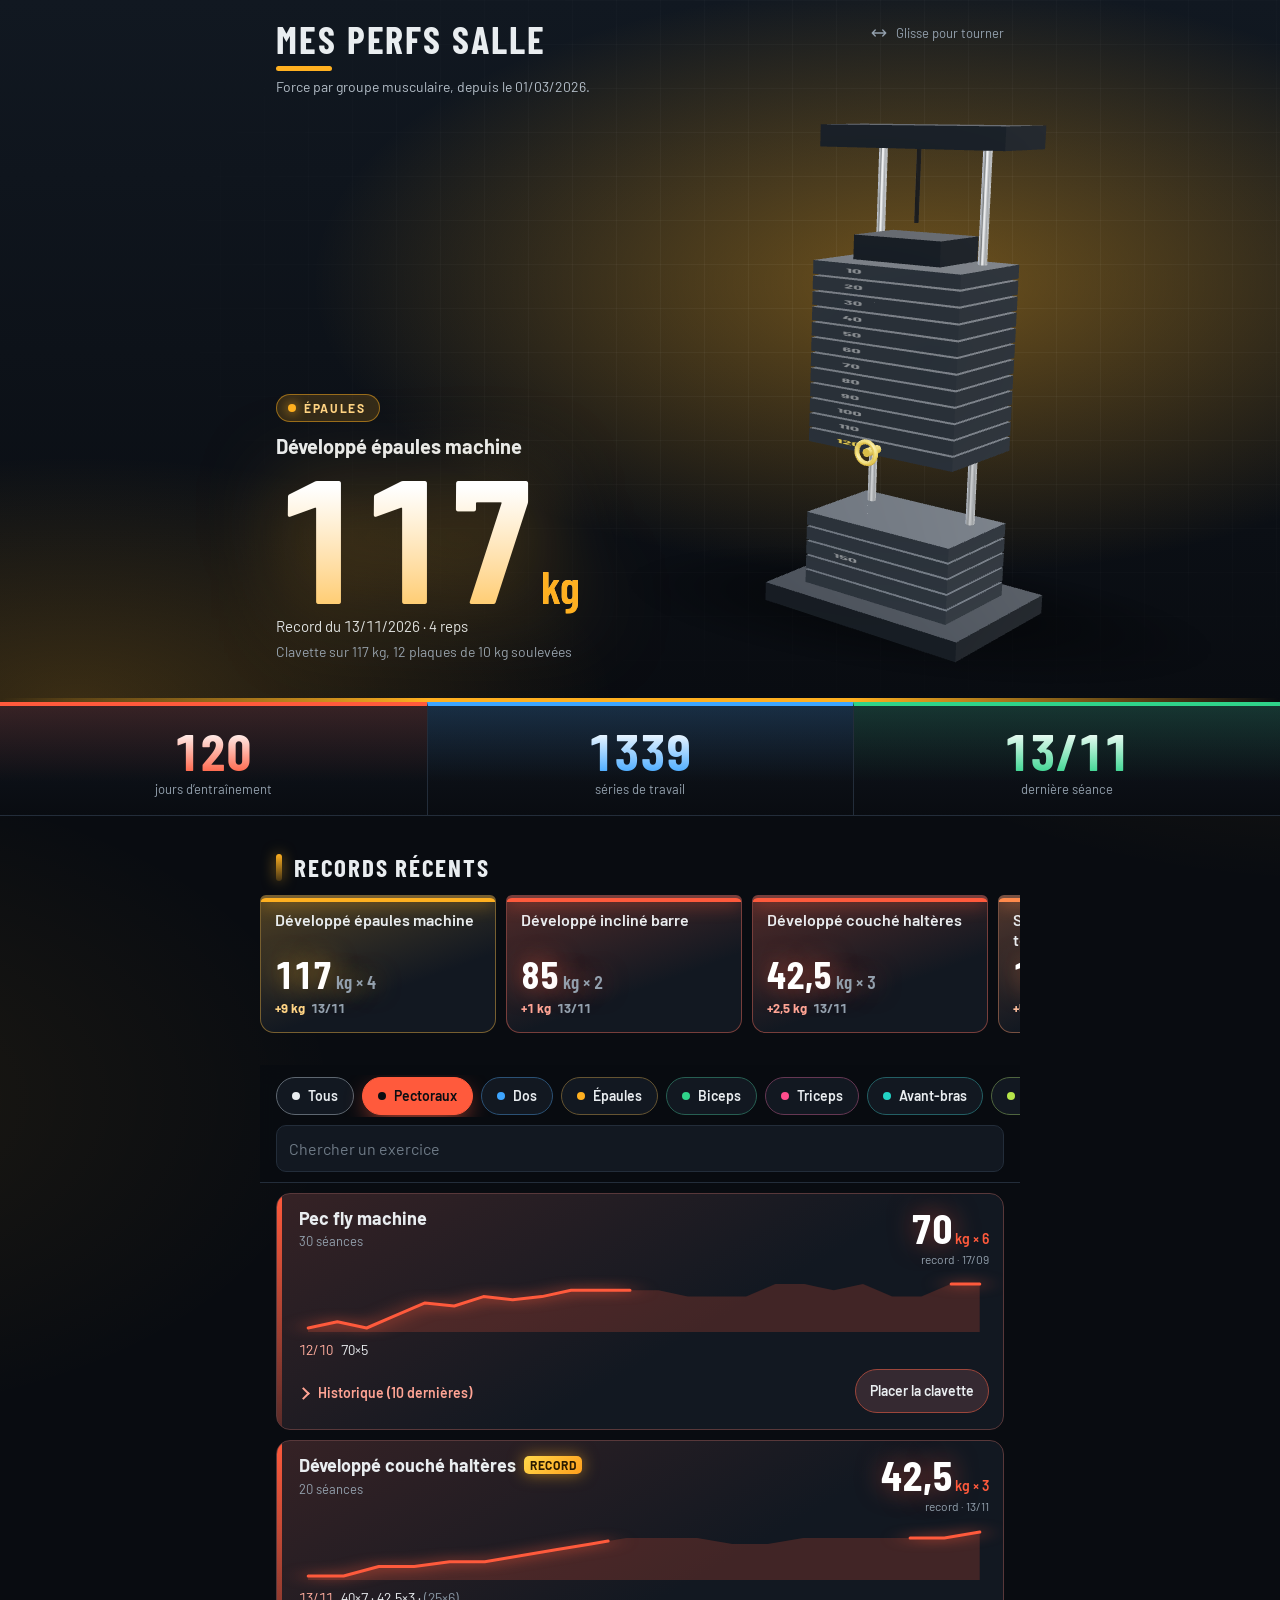
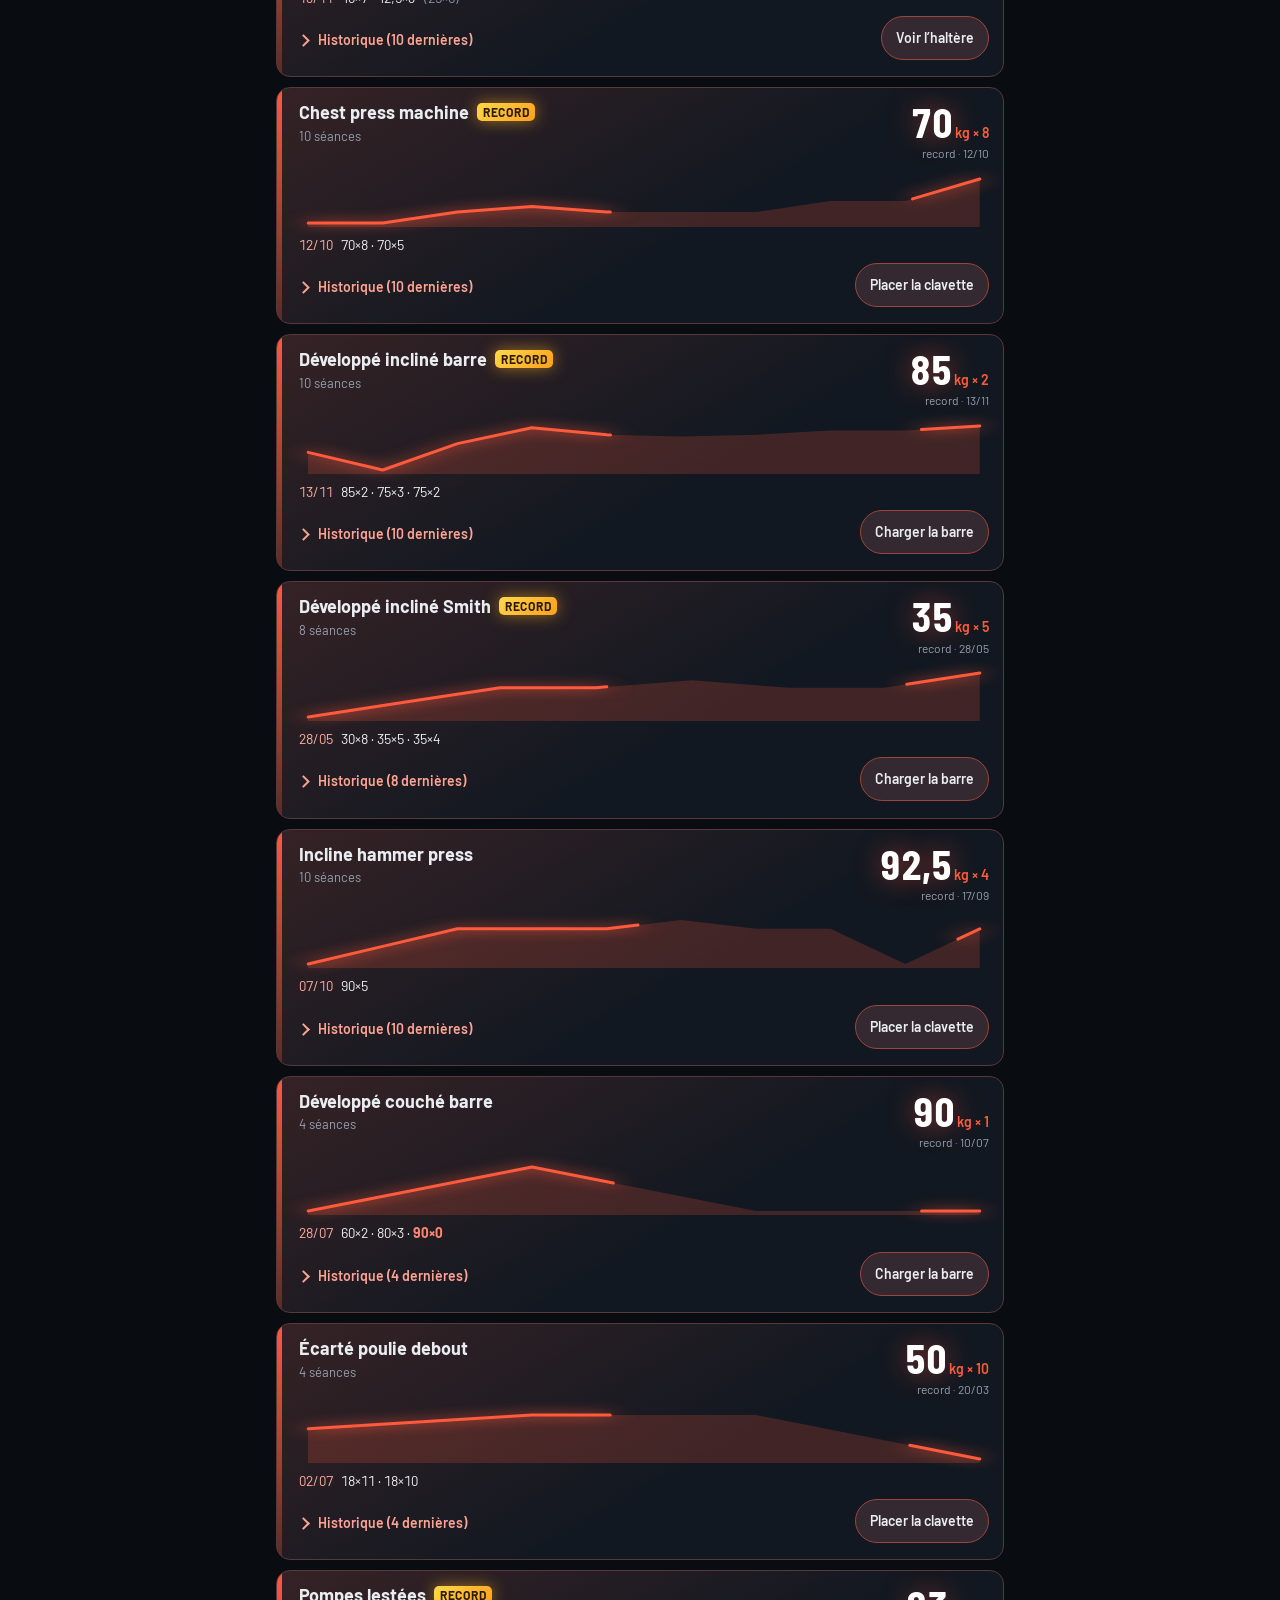
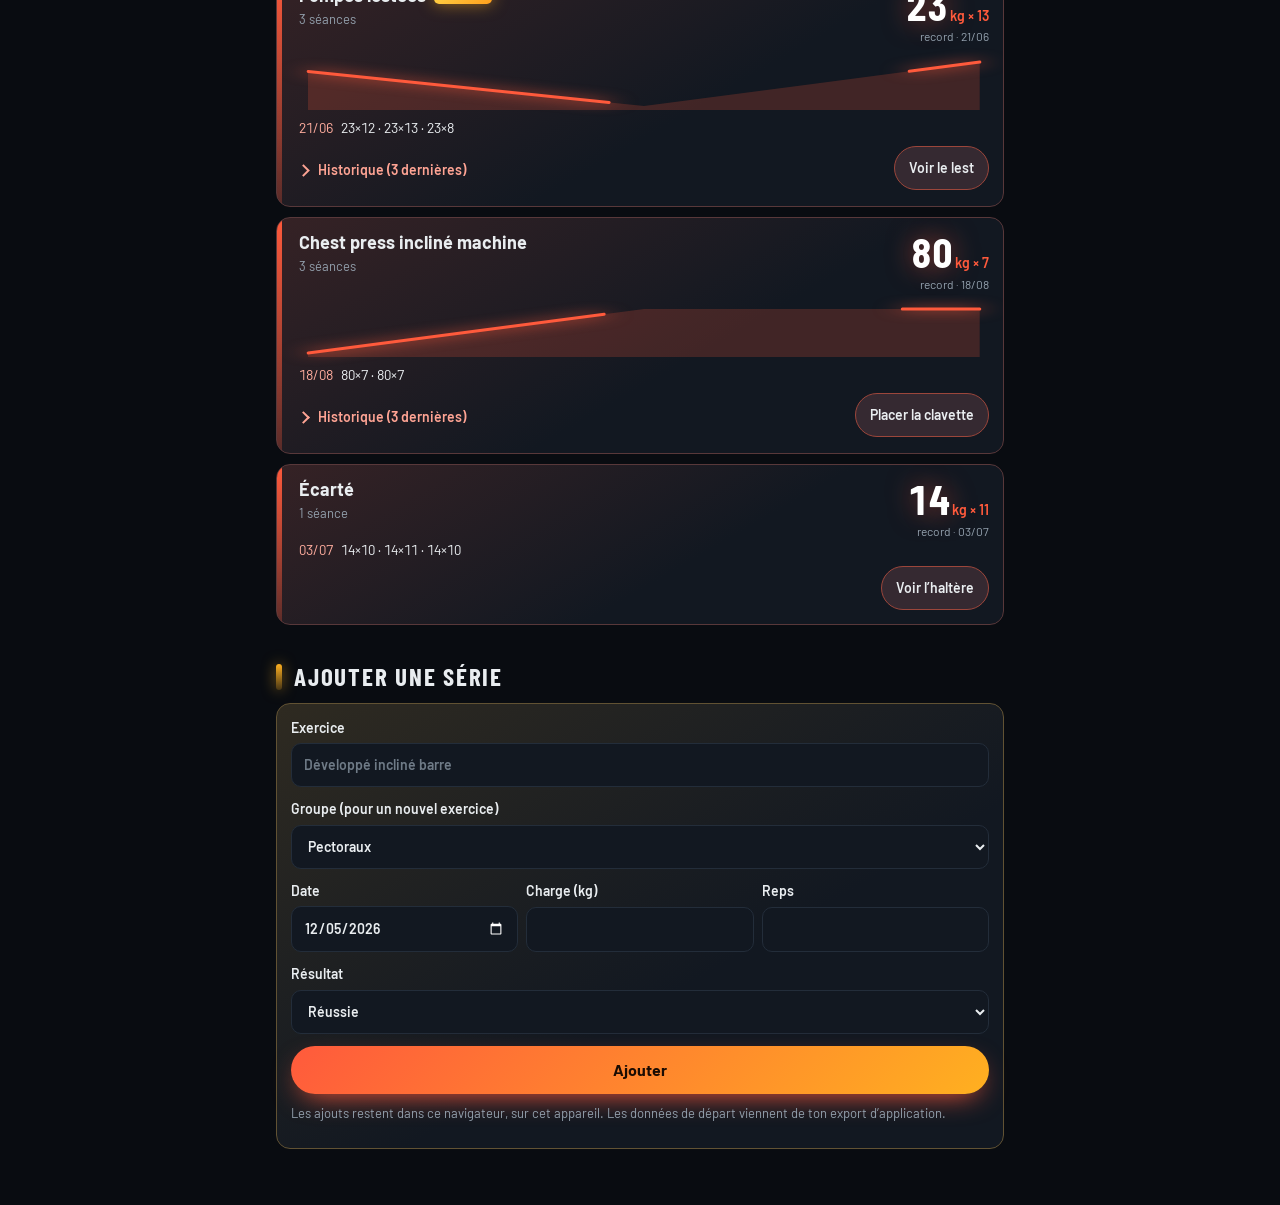
==== commit c08285d3: "perfs-salle: hero 3D, animations, couleurs par groupe musculaire Co-Authored-By: Claude Sonnet 5.5 <" ====
--- a/perfs-salle/index.html
+++ b/perfs-salle/index.html
@@ -2,92 +2,277 @@
 <html lang="fr">
 <head>
 <meta charset="utf-8">
-<meta name="viewport" content="width=device-width,initial-scale=1">
+<meta name="viewport" content="width=device-width,initial-scale=1,viewport-fit=cover">
 <meta name="robots" content="noindex, nofollow">
-<meta name="color-scheme" content="light dark">
+<meta name="color-scheme" content="dark">
+<meta name="theme-color" content="#0D1116">
 <title>Mes perfs salle</title>
+<link rel="preconnect" href="https://fonts.googleapis.com">
+<link rel="preconnect" href="https://fonts.gstatic.com" crossorigin>
+<link href="https://fonts.googleapis.com/css2?family=Barlow+Condensed:wght@600;700&amp;family=Barlow:wght@400;500;600;700&amp;display=swap" rel="stylesheet">
 <style>
 :root{
-  --bg:#F2F5F7;--surface:#FFFFFF;--surface2:#EAF0F3;--fg:#15202B;--muted:#5A6874;--line:#D9E1E7;
-  --accent:#0E6B73;--accent-soft:#D5ECEE;--accent-fg:#FFFFFF;--bad:#C93A25;--good:#1B7F4B;--warm:#8A98A4;
-}
-@media (prefers-color-scheme:dark){
-  :root{--bg:#0E151B;--surface:#16202A;--surface2:#1D2A35;--fg:#EAF0F4;--muted:#9BA9B5;--line:#263441;
-    --accent:#4FC3CB;--accent-soft:#17383C;--accent-fg:#06262A;--bad:#FF7F68;--good:#5ED69B;--warm:#6F7F8C}
+  color-scheme:dark;
+  --bg:#0D1116;--surface:#151B22;--surface2:#1B232C;--fg:#E9EDF0;--muted:#8D99A5;--line:#242D37;
+  --accent:#4C8DFF;--accent-soft:#16294A;--accent-fg:#06101F;--gold:#F2C230;--bad:#FF8570;--good:#5ED69B;--warm:#8795A2;
+  --display:"Barlow Condensed","Arial Narrow",system-ui,sans-serif;
+  --text:"Barlow",system-ui,-apple-system,"Segoe UI",Roboto,sans-serif;
+  --ease:cubic-bezier(.2,.8,.2,1);
+  --pad:max(16px,calc((100vw - 760px)/2 + 16px));
 }
 *{box-sizing:border-box}
-html{-webkit-text-size-adjust:100%}
-body{margin:0;background:var(--bg);color:var(--fg);font:16px/1.45 system-ui,-apple-system,"Segoe UI",Roboto,sans-serif;padding-bottom:48px}
+html{-webkit-text-size-adjust:100%;scroll-padding-top:76px}
+body{margin:0;background:var(--bg);color:var(--fg);font:400 16px/1.45 var(--text);padding-bottom:max(56px,env(safe-area-inset-bottom));overflow-x:hidden}
+.skip{position:absolute;left:12px;top:-60px;z-index:20;background:var(--accent);color:var(--accent-fg);padding:10px 14px;border-radius:10px;font-weight:700;text-decoration:none}
+.skip:focus{top:10px}
+:focus-visible{outline:3px solid var(--accent);outline-offset:2px}
+
+/* ---------- hero 3D ---------- */
+.hero{position:relative;isolation:isolate;display:grid;grid-template-rows:auto 1fr;min-height:clamp(620px,88svh,780px);overflow:hidden;
+  background:radial-gradient(110% 75% at 68% 38%,#1d2833 0%,#111820 52%,#0A0E13 100%)}
+#rig{position:absolute;inset:0;z-index:0;width:100%;height:100%;display:block;touch-action:pan-y;cursor:grab;opacity:0;transition:opacity .5s ease}
+.hero.gl-ready #rig{opacity:1}
+#rig:active{cursor:grabbing}
+#rig:focus-visible{outline-offset:-4px}
+.no-gl #rig,.no-gl .hint{display:none}
+.no-gl .hero{min-height:0}
+.hero-top,.hero-copy{position:relative;z-index:1;pointer-events:none;padding-inline:var(--pad)}
+.hero-top{padding-top:max(20px,env(safe-area-inset-top));display:flex;justify-content:space-between;align-items:flex-start;gap:16px}
+h1{font:700 32px/1 var(--display);letter-spacing:.005em;margin:0}
+.sub{margin:6px 0 0;color:var(--muted);font-size:14px;max-width:26ch}
+.hint{display:flex;align-items:center;gap:8px;margin:4px 0 0;color:var(--muted);font-size:13px;white-space:nowrap;transition:opacity .4s ease}
+.hint svg{width:18px;height:18px}
+.dragged .hint{opacity:0}
+.hero-copy{padding-bottom:26px;align-self:end}
+.lift-name{margin:0;font-weight:600;font-size:18px;line-height:1.2;max-width:28ch}
+.lift-num{margin:2px 0 0;font:700 clamp(96px,27vw,176px)/.84 var(--display);letter-spacing:-.01em;font-variant-numeric:tabular-nums}
+.lift-num small{font-size:.26em;font-weight:600;color:var(--muted);margin-left:.14em;letter-spacing:0}
+.lift-meta{margin:8px 0 0;color:var(--fg);font-size:15px;font-variant-numeric:tabular-nums}
+.rig-note{margin:4px 0 0;color:var(--muted);font-size:14px;max-width:44ch}
+
+.hero:not(.go) [data-i]{opacity:0}
+.hero.go [data-i]{animation:rise .9s var(--ease) backwards;animation-delay:calc(var(--d,0)*1ms)}
+@keyframes rise{from{opacity:0;transform:translateY(18px)}to{opacity:1;transform:none}}
+
+/* ---------- chiffres ---------- */
+.stats{display:grid;grid-template-columns:repeat(3,1fr);border-bottom:1px solid var(--line);background:var(--bg)}
+.stat{padding:18px 8px 16px;text-align:center}
+.stat+.stat{border-left:1px solid var(--line)}
+.stat b{display:block;font:700 clamp(34px,9vw,52px)/1 var(--display);font-variant-numeric:tabular-nums}
+.stat span{display:block;margin-top:4px;font-size:13px;color:var(--muted)}
+
 .wrap{max-width:760px;margin:0 auto;padding:0 16px}
-header{padding:28px 0 8px}
-h1{font-size:30px;line-height:1.1;margin:0 0 6px;letter-spacing:-.02em}
-.sub{margin:0;color:var(--muted)}
-h2{font-size:13px;text-transform:uppercase;letter-spacing:.08em;color:var(--muted);margin:28px 0 10px;font-weight:700}
-.tiles{display:grid;grid-template-columns:repeat(3,1fr);gap:8px;margin-top:18px}
-.tile{background:var(--surface);border:1px solid var(--line);border-radius:14px;padding:12px 8px;text-align:center}
-.tile b{display:block;font-size:24px;font-variant-numeric:tabular-nums;line-height:1.1}
-.tile span{font-size:12px;color:var(--muted)}
-
-.prs{display:grid;gap:8px}
-.pr{display:flex;justify-content:space-between;align-items:center;gap:12px;background:var(--surface);border:1px solid var(--line);border-left:4px solid var(--accent);border-radius:12px;padding:10px 12px}
-.pr .n{font-weight:650}
-.pr .d{font-size:13px;color:var(--muted)}
-.pr .v{font-variant-numeric:tabular-nums;font-weight:700;text-align:right;white-space:nowrap}
-.pr .v small{display:block;font-weight:500;color:var(--good);font-size:12px}
-
-nav{position:sticky;top:0;z-index:5;background:var(--bg);padding:10px 0 8px;margin-top:14px;border-bottom:1px solid var(--line)}
-.chips{display:flex;gap:8px;overflow-x:auto;scrollbar-width:none;padding:2px 16px;margin:0 -16px}
+h2{font:700 26px/1.1 var(--display);letter-spacing:.01em;margin:38px 0 12px}
+
+/* ---------- records récents ---------- */
+.prs{display:flex;gap:10px;overflow-x:auto;scroll-snap-type:x proximity;margin:0 -16px;padding:2px 16px 10px;scrollbar-width:none}
+.prs::-webkit-scrollbar{display:none}
+.pr{flex:0 0 auto;width:min(236px,68vw);scroll-snap-align:start;text-align:left;font:inherit;color:inherit;cursor:pointer;
+  background:var(--surface);border:1px solid var(--line);border-top:3px solid var(--gold);border-radius:6px 6px 14px 14px;padding:12px 14px 14px;
+  transition:transform .25s var(--ease),border-color .25s ease,background-color .25s ease}
+.pr:hover{transform:translateY(-3px);background:var(--surface2)}
+.pr:active{transform:translateY(0)}
+.pr .n{display:block;font-weight:600;line-height:1.2;min-height:2.4em}
+.pr .v{display:block;margin-top:6px;font:700 38px/1 var(--display);font-variant-numeric:tabular-nums}
+.pr .v i{font-style:normal;font-size:.5em;color:var(--muted);font-weight:600;margin-left:.2em}
+.pr .g{display:block;margin-top:6px;font-size:13px;color:var(--good);font-variant-numeric:tabular-nums}
+.pr .d{color:var(--muted);margin-left:6px}
+
+/* ---------- navigation ---------- */
+nav{position:sticky;top:0;z-index:5;margin:22px -16px 0;padding:10px 16px 10px;background:rgba(13,17,22,.88);-webkit-backdrop-filter:blur(12px);backdrop-filter:blur(12px);border-bottom:1px solid var(--line)}
+.chips{display:flex;gap:8px;overflow-x:auto;scrollbar-width:none;margin:0 -16px;padding:2px 16px}
 .chips::-webkit-scrollbar{display:none}
-.chip{flex:0 0 auto;font:inherit;font-size:14px;font-weight:650;color:var(--fg);background:var(--surface);border:1px solid var(--line);border-radius:999px;padding:8px 14px;cursor:pointer;white-space:nowrap}
+.chip{flex:0 0 auto;font:600 14px/1 var(--text);color:var(--fg);background:var(--surface);border:1px solid var(--line);border-radius:999px;padding:11px 15px;cursor:pointer;white-space:nowrap;
+  transition:background-color .2s ease,color .2s ease,border-color .2s ease,transform .2s var(--ease)}
+.chip:hover{border-color:#34414f}
+.chip:active{transform:scale(.96)}
 .chip[aria-pressed="true"]{background:var(--accent);border-color:var(--accent);color:var(--accent-fg)}
 .search{margin-top:8px}
-input,select{font:inherit;color:var(--fg);background:var(--surface);border:1px solid var(--line);border-radius:10px;padding:10px 12px;width:100%;min-width:0}
-:focus-visible{outline:3px solid var(--accent);outline-offset:2px}
-
-.ex{background:var(--surface);border:1px solid var(--line);border-radius:16px;padding:14px;margin-top:10px}
+input,select{font:inherit;color:var(--fg);background:var(--surface);border:1px solid var(--line);border-radius:10px;padding:11px 12px;width:100%;min-width:0;min-height:44px}
+input::placeholder{color:#6f7b87}
+
+/* ---------- exercices ---------- */
+#list{view-transition-name:list}
+.ex{background:var(--surface);border:1px solid var(--line);border-radius:14px;padding:14px;margin-top:10px;transition:border-color .3s ease,box-shadow .3s ease}
+.ex:hover{border-color:#32404e}
+.ex.on{border-color:var(--accent);box-shadow:0 0 0 1px var(--accent) inset}
 .ex-top{display:flex;justify-content:space-between;gap:12px;align-items:flex-start}
-.ex-name{font-weight:700;font-size:17px;line-height:1.2}
-.ex-meta{font-size:13px;color:var(--muted);margin-top:2px}
+.ex-name{font-weight:650;font-size:17px;line-height:1.2}
+.ex-meta{font-size:13px;color:var(--muted);margin-top:3px}
 .rec{text-align:right;white-space:nowrap}
-.rec b{font-size:22px;font-variant-numeric:tabular-nums;line-height:1}
-.rec b small{font-size:13px;font-weight:600;color:var(--muted)}
-.rec span{display:block;font-size:12px;color:var(--muted)}
-.badge{display:inline-block;font-size:11px;font-weight:800;letter-spacing:.04em;background:var(--accent-soft);color:var(--accent);border-radius:6px;padding:2px 6px;margin-left:6px;vertical-align:2px}
-.spark{margin:10px 0 6px}
-.spark svg{display:block;width:100%;height:44px}
+.rec b{font:700 34px/.95 var(--display);font-variant-numeric:tabular-nums}
+.rec b small{font:600 14px var(--text);color:var(--muted);margin-left:2px}
+.rec span{display:block;font-size:12px;color:var(--muted);margin-top:2px}
+.badge{display:inline-block;font:700 12px/1 var(--text);background:var(--gold);color:#201a05;border-radius:5px;padding:3px 6px;margin-left:8px;vertical-align:2px;animation:pop .6s var(--ease) both .4s}
+@keyframes pop{from{transform:scale(.6);opacity:0}to{transform:none;opacity:1}}
+.spark{margin:12px 0 8px}
+.spark svg{display:block;width:100%;height:52px;overflow:visible}
+.spark .area{fill:var(--accent);opacity:.1}
+.spark .line{fill:none;stroke:var(--accent);stroke-width:2.5;stroke-linejoin:round;stroke-linecap:round}
+.anim .spark .line{stroke-dasharray:1;stroke-dashoffset:1;animation:draw 1s var(--ease) .1s forwards}
+.anim .spark .area{animation:fadein .8s ease .5s both}
+@keyframes draw{to{stroke-dashoffset:0}}
+@keyframes fadein{from{opacity:0}to{opacity:.1}}
 .last{font-size:14px;font-variant-numeric:tabular-nums}
-.last .dt{color:var(--muted);margin-right:6px}
+.last .dt{color:var(--muted);margin-right:8px}
 .w{color:var(--warm)}
 .f{color:var(--bad);font-weight:700}
-details.hist{margin-top:8px}
-details summary{cursor:pointer;color:var(--accent);font-size:14px;font-weight:650;padding:6px 0;list-style:none}
+.row{display:flex;align-items:center;justify-content:space-between;gap:10px;margin-top:6px}
+button.load{font:600 14px/1 var(--text);color:var(--fg);background:var(--surface2);border:1px solid var(--line);border-radius:999px;padding:11px 14px;min-height:44px;cursor:pointer;
+  transition:background-color .2s ease,border-color .2s ease,transform .2s var(--ease)}
+button.load:hover{border-color:var(--accent);background:var(--accent-soft)}
+button.load:active{transform:scale(.97)}
+details.hist{margin-top:4px}
+details summary{cursor:pointer;color:var(--accent);font-size:14px;font-weight:600;padding:12px 0;list-style:none;min-height:44px}
 details summary::-webkit-details-marker{display:none}
-details summary::before{content:"▸ "}
-details[open]>summary::before{content:"▾ "}
-.sess{display:grid;grid-template-columns:52px 1fr;gap:8px;padding:7px 0;border-top:1px solid var(--line);font-size:14px;font-variant-numeric:tabular-nums}
+details summary::before{content:"";display:inline-block;width:7px;height:7px;border-right:2px solid currentColor;border-bottom:2px solid currentColor;transform:rotate(-45deg);margin-right:10px;transition:transform .25s var(--ease)}
+details[open]>summary::before{transform:rotate(45deg) translate(-2px,-2px)}
+details{interpolate-size:allow-keywords}
+details::details-content{block-size:0;overflow:clip;transition:block-size .3s var(--ease),content-visibility .3s allow-discrete}
+details[open]::details-content{block-size:auto}
+.sess{display:grid;grid-template-columns:52px 1fr;gap:8px;padding:8px 0;border-top:1px solid var(--line);font-size:14px;font-variant-numeric:tabular-nums}
 .sess .dt{color:var(--muted)}
 .sess .sets{display:flex;flex-wrap:wrap;gap:4px 10px}
 .empty{color:var(--muted);text-align:center;padding:28px 0}
 
-.card{background:var(--surface);border:1px solid var(--line);border-radius:16px;padding:14px;margin-top:10px}
-form{display:grid;gap:10px}
+/* ---------- formulaire ---------- */
+.card{background:var(--surface);border:1px solid var(--line);border-radius:14px;padding:14px;margin-top:10px}
+form{display:grid;gap:12px}
 .grid3{display:grid;grid-template-columns:repeat(3,1fr);gap:8px}
-label{display:grid;gap:4px;font-size:13px;font-weight:700}
-button.primary{font:inherit;font-weight:700;border:0;border-radius:999px;background:var(--accent);color:var(--accent-fg);padding:12px 20px;cursor:pointer}
-button.ghost{font:inherit;font-size:13px;color:var(--muted);background:transparent;border:1px solid var(--line);border-radius:999px;padding:4px 10px;cursor:pointer}
-.note{font-size:13px;color:var(--muted);margin:8px 0 0}
+label{display:grid;gap:5px;font-size:14px;font-weight:600}
+button.primary{font:700 16px/1 var(--text);border:0;border-radius:999px;background:var(--accent);color:var(--accent-fg);padding:15px 22px;min-height:48px;cursor:pointer;transition:transform .2s var(--ease),filter .2s ease}
+button.primary:hover{filter:brightness(1.1)}
+button.primary:active{transform:scale(.97)}
+button.ghost{font:600 13px/1 var(--text);color:var(--muted);background:transparent;border:1px solid var(--line);border-radius:999px;padding:12px 14px;min-height:44px;cursor:pointer}
+button.ghost:hover{color:var(--fg);border-color:#3a4857}
+.note{font-size:13px;color:var(--muted);margin:10px 0 0}
 .mine{margin-top:12px}
 .mine .r{display:flex;justify-content:space-between;align-items:center;gap:8px;padding:6px 0;border-top:1px solid var(--line);font-size:14px}
+
+/* ---------- transition de liste (changement de groupe) ---------- */
+::view-transition-old(root),::view-transition-new(root){animation:none}
+::view-transition-old(list){animation:.14s ease-in both vt-out}
+::view-transition-new(list){animation:.32s var(--ease) both vt-in}
+@keyframes vt-out{to{opacity:0}}
+@keyframes vt-in{from{opacity:0;transform:translateY(12px)}}
+
+@media (max-width:560px){.hint{display:none}.sub{max-width:20ch}}
+@media (min-width:900px){
+  .hero{min-height:clamp(560px,78svh,720px)}
+  .sub{max-width:none}
+  .lift-num{font-size:176px}
+  .hero-copy{padding-bottom:40px}
+}
+@media (prefers-reduced-motion:reduce){
+  *,*::before,*::after{animation-duration:.001ms!important;animation-delay:0ms!important;animation-iteration-count:1!important;transition-duration:.001ms!important}
+  .hero:not(.go) [data-i]{opacity:1}
+  .anim .spark .line{stroke-dashoffset:0}
+}
+
+/* ===== v3 : couleur par groupe, relief, énergie ===== */
+@property --gc{syntax:'<color>';inherits:true;initial-value:#FF5A3C}
+:root{--bg:#090C11;--surface:#121821;--surface2:#1A2230;--line:#232D3A;--muted:#93A0AD;--gc:#FF5A3C;--hot:#FF5A3C;--sun:#FFB020}
+html{transition:--gc .7s ease}
+body{background:
+  radial-gradient(900px 520px at 105% 520px,color-mix(in srgb,var(--gc) 12%,transparent),transparent 70%),
+  radial-gradient(760px 460px at -15% 1100px,color-mix(in srgb,var(--gc) 8%,transparent),transparent 70%),
+  var(--bg)}
+h1{font-size:38px;text-transform:uppercase;letter-spacing:.05em}
+h1::after{content:"";display:block;width:56px;height:5px;margin-top:8px;border-radius:3px;background:linear-gradient(90deg,var(--gc),var(--sun))}
+.sub{color:#B3BDC7}
+.hero{background:
+  radial-gradient(70% 62% at 72% 40%,color-mix(in srgb,var(--gc) 40%,transparent) 0%,transparent 68%),
+  radial-gradient(60% 50% at 6% 100%,color-mix(in srgb,var(--gc) 20%,transparent),transparent 70%),
+  linear-gradient(180deg,#111821,#090C11)}
+.hero::before{content:"";position:absolute;inset:0;z-index:0;pointer-events:none;
+  background-image:linear-gradient(rgba(255,255,255,.05) 1px,transparent 1px),linear-gradient(90deg,rgba(255,255,255,.05) 1px,transparent 1px);
+  background-size:44px 44px;-webkit-mask-image:radial-gradient(80% 85% at 70% 40%,#000,transparent 78%);mask-image:radial-gradient(80% 85% at 70% 40%,#000,transparent 78%)}
+.hero::after{content:"";position:absolute;left:0;right:0;bottom:0;height:4px;z-index:2;background:linear-gradient(90deg,transparent,var(--gc),var(--sun),transparent)}
+.tag{display:inline-flex;align-items:center;gap:8px;margin:0 0 12px;padding:7px 13px 7px 11px;border-radius:999px;font:700 12px/1 var(--text);letter-spacing:.14em;text-transform:uppercase;
+  color:color-mix(in srgb,var(--gc) 55%,#fff);background:color-mix(in srgb,var(--gc) 16%,transparent);border:1px solid color-mix(in srgb,var(--gc) 50%,transparent)}
+.tag::before{content:"";width:8px;height:8px;border-radius:50%;background:var(--gc);box-shadow:0 0 12px var(--gc)}
+.tag:empty{display:none}
+.lift-name{font-size:20px;font-weight:700}
+.lift-num{background:linear-gradient(180deg,#fff 18%,color-mix(in srgb,var(--gc) 65%,#fff) 100%);-webkit-background-clip:text;background-clip:text;color:transparent;-webkit-text-fill-color:transparent;
+  filter:drop-shadow(0 8px 44px color-mix(in srgb,var(--gc) 50%,transparent))}
+.lift-num small{-webkit-text-fill-color:var(--gc);color:var(--gc)}
+.lift-meta{color:#DDE3E8}
+
+.stats{background:linear-gradient(180deg,var(--surface),var(--bg))}
+.stat{border-top:4px solid var(--gc);position:relative}
+.stat:nth-child(1){--gc:#FF5A3C}.stat:nth-child(2){--gc:#3DA5FF}.stat:nth-child(3){--gc:#2FD38A}
+.stat::before{content:"";position:absolute;inset:0;background:linear-gradient(180deg,color-mix(in srgb,var(--gc) 16%,transparent),transparent 70%);pointer-events:none}
+.stat b{position:relative;background:linear-gradient(180deg,#fff 10%,var(--gc));-webkit-background-clip:text;background-clip:text;color:transparent;-webkit-text-fill-color:transparent}
+.stat span{position:relative}
+
+h2{display:flex;align-items:center;gap:12px;text-transform:uppercase;letter-spacing:.07em;font-size:25px}
+h2::before{content:"";flex:0 0 auto;width:6px;height:1.05em;border-radius:3px;background:linear-gradient(var(--gc),color-mix(in srgb,var(--gc) 25%,transparent));box-shadow:0 0 14px color-mix(in srgb,var(--gc) 55%,transparent)}
+
+.pr{position:relative;overflow:hidden;border-top-color:var(--line);
+  background:linear-gradient(160deg,color-mix(in srgb,var(--gc) 26%,var(--surface)),var(--surface) 64%);
+  border-color:color-mix(in srgb,var(--gc) 38%,var(--line))}
+.pr::before{content:"";position:absolute;left:0;right:0;top:0;height:4px;background:var(--gc);box-shadow:0 0 18px var(--gc)}
+.pr .v{color:#fff;text-shadow:0 0 26px color-mix(in srgb,var(--gc) 65%,transparent)}
+.pr .g{color:color-mix(in srgb,var(--gc) 55%,#fff);font-weight:700}
+.pr:hover{background:linear-gradient(160deg,color-mix(in srgb,var(--gc) 34%,var(--surface)),var(--surface) 70%);box-shadow:0 14px 32px -14px color-mix(in srgb,var(--gc) 70%,transparent)}
+
+nav{background:rgba(9,12,17,.86)}
+.chip{display:inline-flex;align-items:center;gap:8px;border-color:color-mix(in srgb,var(--gc) 30%,var(--line))}
+.chip::before{content:"";width:8px;height:8px;border-radius:50%;background:var(--gc);flex:0 0 auto}
+.chip:hover{border-color:var(--gc);background:color-mix(in srgb,var(--gc) 14%,var(--surface))}
+.chip[aria-pressed="true"]{background:var(--gc);border-color:var(--gc);color:#0A0D12;box-shadow:0 8px 24px -8px var(--gc)}
+.chip[aria-pressed="true"]::before{background:#0A0D12}
+
+.ex{position:relative;overflow:hidden;padding-left:22px;
+  background:linear-gradient(150deg,color-mix(in srgb,var(--gc) 15%,var(--surface)),var(--surface) 58%);
+  border-color:color-mix(in srgb,var(--gc) 24%,var(--line))}
+.ex::before{content:"";position:absolute;left:0;top:0;bottom:0;width:5px;background:linear-gradient(var(--gc),color-mix(in srgb,var(--gc) 25%,transparent))}
+.ex:hover{border-color:color-mix(in srgb,var(--gc) 60%,var(--line));box-shadow:0 16px 36px -18px color-mix(in srgb,var(--gc) 70%,transparent)}
+.ex.on{border-color:var(--gc);box-shadow:0 0 0 1px var(--gc) inset,0 0 44px -12px var(--gc)}
+.rec b{color:#fff;font-size:42px;text-shadow:0 0 26px color-mix(in srgb,var(--gc) 55%,transparent)}
+.rec b small{color:var(--gc);font-size:14px;text-shadow:none}
+.ex-name{font-size:18px}
+.badge{background:linear-gradient(135deg,#FFD84A,#FF9F1C);color:#2a1a00;box-shadow:0 0 16px rgba(255,176,32,.55);letter-spacing:.06em}
+.spark .line{stroke:var(--gc);stroke-width:3;filter:drop-shadow(0 0 6px var(--gc))}
+.spark .area{fill:var(--gc);opacity:.2}
+.anim .spark .area{animation:fadein2 .8s ease .5s both}
+@keyframes fadein2{from{opacity:0}to{opacity:.2}}
+.last .dt{color:color-mix(in srgb,var(--gc) 50%,#fff)}
+details summary{color:color-mix(in srgb,var(--gc) 55%,#fff)}
+button.load{border-color:color-mix(in srgb,var(--gc) 55%,var(--line));background:color-mix(in srgb,var(--gc) 12%,var(--surface2))}
+button.load:hover{background:var(--gc);border-color:var(--gc);color:#0A0D12}
+
+.card{background:linear-gradient(150deg,color-mix(in srgb,var(--gc) 12%,var(--surface)),var(--surface) 60%);border-color:color-mix(in srgb,var(--gc) 28%,var(--line))}
+button.primary{background:linear-gradient(135deg,var(--hot),var(--sun));color:#1B0C03;box-shadow:0 10px 28px -10px var(--hot)}
+input:focus,select:focus{border-color:var(--gc);outline:none;box-shadow:0 0 0 3px color-mix(in srgb,var(--gc) 35%,transparent)}
+@media (max-width:560px){#rig{transform:scale(1.4);transform-origin:50% 46%}.hero{min-height:clamp(640px,92svh,780px)}}
+@media (prefers-reduced-motion:reduce){html{transition:none}.anim .spark .area{animation:none}}
 </style>
 </head>
 <body>
-<div class="wrap">
-  <header>
-    <h1>Mes perfs salle</h1>
-    <p class="sub" id="sub">Force par groupe musculaire.</p>
-    <div class="tiles" id="tiles"></div>
-  </header>
-
+<a class="skip" href="#main">Aller aux exercices</a>
+
+<header class="hero" id="hero">
+  <canvas id="rig" role="img" aria-label="Montage 3D de la charge du record affiché. Glisse pour tourner." tabindex="0"></canvas>
+  <div class="hero-top">
+    <div data-i style="--d:0">
+      <h1>Mes perfs salle</h1>
+      <p class="sub" id="sub">Force par groupe musculaire.</p>
+    </div>
+    <p class="hint" data-i style="--d:900"><svg viewBox="0 0 24 24" fill="none" stroke="currentColor" stroke-width="1.8" stroke-linecap="round" stroke-linejoin="round" aria-hidden="true"><path d="M4 12h16M7 8l-4 4 4 4M17 8l4 4-4 4"/></svg>Glisse pour tourner</p>
+  </div>
+  <div class="hero-copy" aria-live="polite">
+    <p class="tag" id="lift-tag" data-i style="--d:100"></p>
+    <p class="lift-name" id="lift-name" data-i style="--d:150">Chargement…</p>
+    <p class="lift-num" data-i style="--d:260"><span id="lift-kg">0</span><small>kg</small></p>
+    <p class="lift-meta" id="lift-meta" data-i style="--d:380"></p>
+    <p class="rig-note" id="rig-note" data-i style="--d:480"></p>
+  </div>
+</header>
+
+<section class="stats" id="tiles" aria-label="Chiffres clés"></section>
+
+<main class="wrap" id="main">
   <h2>Records récents</h2>
   <div class="prs" id="prs"></div>
 
@@ -121,9 +306,10 @@
     <p class="note">Les ajouts restent dans ce navigateur, sur cet appareil. Les données de départ viennent de ton export d’application.</p>
     <div class="mine" id="mine"></div>
   </div>
-</div>
+</main>
 
 <script type="application/json" id="data">{"meta":{"first":"2026-03-01","last":"2026-11-13","days":120,"workouts":122},"groups":[{"g":"Pectoraux","ex":[{"n":"Pec fly machine","ss":[{"d":"2026-03-05","s":[[25.0,9,"n"],[30.0,10,"n"],[30.0,8,"n"]]},{"d":"2026-03-10","s":[[30.0,13,"n"],[30.0,12,"n"],[35.0,10,"n"]]},{"d":"2026-03-18","s":[[30.0,10,"n"],[35.0,11,"n"],[35.0,12,"n"]]},{"d":"2026-03-25","s":[[35.0,10,"n"],[40.0,10,"n"],[40.0,12,"n"]]},{"d":"2026-04-03","s":[[35.0,11,"n"],[40.0,9,"n"],[40.0,9,"n"]]},{"d":"2026-04-08","s":[[40.0,8,"n"],[40.0,9,"n"],[40.0,10,"n"]]},{"d":"2026-04-29","s":[[35.0,9,"n"],[35.0,7,"n"],[35.0,8,"n"]]},{"d":"2026-05-05","s":[[40.0,8,"n"],[40.0,8,"n"],[40.0,7,"n"]]},{"d":"2026-05-28","s":[[35.0,9,"n"],[35.0,8,"n"],[35.0,9,"n"]]},{"d":"2026-06-10","s":[[40.0,9,"n"],[40.0,8,"n"],[45.0,5,"n"]]},{"d":"2026-06-29","s":[[55.0,6,"n"],[50.0,8,"n"],[47.5,8,"n"]]},{"d":"2026-07-06","s":[[50.0,7,"n"],[50.0,8,"n"],[52.5,6,"n"]]},{"d":"2026-07-13","s":[[55.0,8,"n"],[60.0,6,"n"]]},{"d":"2026-07-24","s":[[57.5,7,"n"],[55.0,7,"n"]]},{"d":"2026-07-28","s":[[60.0,7,"n"],[60.0,8,"n"]]},{"d":"2026-08-03","s":[[65.0,6,"n"],[65.0,6,"n"]]},{"d":"2026-08-06","s":[[65.0,8,"n"],[65.0,6,"n"]]},{"d":"2026-08-14","s":[[65.0,7,"n"]]},{"d":"2026-08-18","s":[[65.0,7,"n"],[65.0,8,"n"]]},{"d":"2026-09-07","s":[[60.0,5,"n"],[55.0,8,"n"]]},{"d":"2026-09-10","s":[[55.0,9,"n"],[60.0,6,"n"]]},{"d":"2026-09-14","s":[[60.0,7,"n"],[60.0,6,"n"]]},{"d":"2026-09-17","s":[[65.0,9,"n"],[70.0,6,"n"]]},{"d":"2026-09-21","s":[[70.0,4,"n"],[60.0,2,"n"],[60.0,10,"n"]]},{"d":"2026-09-24","s":[[65.0,6,"n"],[65.0,6,"n"]]},{"d":"2026-09-25","s":[[70.0,5,"n"],[70.0,6,"n"]]},{"d":"2026-09-28","s":[[60.0,6,"n"]]},{"d":"2026-09-30","s":[[60.0,8,"n"]]},{"d":"2026-10-07","s":[[65.0,8,"n"],[70.0,6,"n"]]},{"d":"2026-10-12","s":[[70.0,5,"n"]]}]},{"n":"Développé couché haltères","ss":[{"d":"2026-03-13","s":[[18.0,6,"n"],[22.5,8,"n"],[24.0,7,"n"]]},{"d":"2026-03-20","s":[[20.0,8,"n"],[24.0,7,"n"],[24.0,9,"n"]]},{"d":"2026-04-10","s":[[24.0,7,"n"],[26.0,8,"n"],[28.0,6,"n"],[18.0,5,"w"]]},{"d":"2026-05-26","s":[[28.0,6,"n"],[28.0,7,"n"],[20.0,4,"w"]]},{"d":"2026-06-05","s":[[28.0,8,"n"],[30.0,3,"n"],[24.0,8,"w"]]},{"d":"2026-06-10","s":[[30.0,5,"n"],[30.0,4,"n"],[26.0,6,"n"],[22.5,5,"w"]]},{"d":"2026-07-08","s":[[32.5,4,"n"],[32.5,3,"n"],[22.5,7,"w"]]},{"d":"2026-07-28","s":[[32.5,6,"n"],[35.0,3,"n"],[22.5,7,"w"]]},{"d":"2026-08-03","s":[[35.0,6,"n"],[37.5,2,"n"],[25.0,6,"w"]]},{"d":"2026-08-06","s":[[37.5,5,"n"],[40.0,3,"n"],[25.0,8,"w"]]},{"d":"2026-08-14","s":[[40.0,2,"n"],[37.5,2,"n"],[25.0,5,"w"]]},{"d":"2026-08-18","s":[[40.0,4,"n"],[40.0,1,"n"],[25.0,6,"w"]]},{"d":"2026-09-10","s":[[37.5,2,"n"],[37.5,3,"n"],[22.5,10,"w"]]},{"d":"2026-09-14","s":[[37.5,5,"n"],[37.5,4,"n"],[22.5,10,"w"]]},{"d":"2026-09-21","s":[[37.5,6,"n"],[40.0,2,"n"],[25.0,5,"w"]]},{"d":"2026-09-28","s":[[40.0,2,"n"],[37.5,6,"n"],[20.0,8,"w"]]},{"d":"2026-10-12","s":[[40.0,4,"n"],[40.0,0,"n"],[25.0,8,"w"]]},{"d":"2026-11-02","s":[[40.0,4,"n"],[40.0,4,"n"],[20.0,8,"w"]]},{"d":"2026-11-09","s":[[40.0,3,"n"],[40.0,5,"n"],[25.0,6,"w"]]},{"d":"2026-11-13","s":[[40.0,7,"n"],[42.5,3,"n"],[25.0,6,"w"]]}]},{"n":"Chest press machine","ss":[{"d":"2026-03-05","s":[[50.0,8,"n"],[50.0,7,"n"],[40.0,10,"n"]]},{"d":"2026-03-10","s":[[50.0,10,"n"],[50.0,10,"n"],[50.0,7,"n"]]},{"d":"2026-03-18","s":[[50.0,10,"n"],[55.0,10,"n"],[55.0,8,"n"]]},{"d":"2026-03-25","s":[[45.0,10,"n"],[50.0,10,"n"],[57.5,7,"n"]]},{"d":"2026-04-03","s":[[50.0,10,"n"],[55.0,9,"n"],[55.0,9,"n"]]},{"d":"2026-04-08","s":[[55.0,8,"n"],[55.0,9,"n"],[55.0,8,"n"]]},{"d":"2026-04-29","s":[[50.0,10,"n"],[55.0,8,"n"],[55.0,9,"n"]]},{"d":"2026-05-05","s":[[55.0,10,"n"],[60.0,8,"n"],[60.0,7,"n"]]},{"d":"2026-05-28","s":[[50.0,10,"n"],[60.0,10,"n"],[60.0,7,"n"]]},{"d":"2026-10-12","s":[[70.0,8,"n"],[70.0,5,"n"]]}]},{"n":"Développé incliné barre","ss":[{"d":"2026-06-29","s":[[60.0,6,"n"],[70.0,5,"n"],[70.0,4,"n"]]},{"d":"2026-07-06","s":[[60.0,7,"n"],[60.0,5,"n"]]},{"d":"2026-07-24","s":[[70.0,6,"n"],[75.0,3,"n"]]},{"d":"2026-09-25","s":[[70.0,2,"n"],[80.0,1,"n"],[84.0,1,"n"],[30.0,4,"n"]]},{"d":"2026-10-14","s":[[70.0,5,"n"],[80.0,2,"n"],[90.0,0,"n"]]},{"d":"2026-11-02","s":[[75.0,3,"n"],[75.0,5,"n"],[79.0,3,"n"]]},{"d":"2026-11-04","s":[[80.0,4,"n"]]},{"d":"2026-11-05","s":[[80.0,3,"n"],[82.5,2,"n"],[80.0,2,"n"],[70.0,2,"w"],[50.0,6,"w"]]},{"d":"2026-11-09","s":[[82.5,3,"n"]]},{"d":"2026-11-13","s":[[85.0,2,"n"],[75.0,3,"n"],[75.0,2,"n"]]}]},{"n":"Développé incliné Smith","ss":[{"d":"2026-03-04","s":[[20.0,8,"n"],[20.0,9,"n"],[20.0,10,"n"]]},{"d":"2026-03-10","s":[[20.0,10,"n"],[25.0,9,"n"],[25.0,7,"n"]]},{"d":"2026-03-25","s":[[25.0,8,"n"],[30.0,8,"n"],[30.0,9,"n"]]},{"d":"2026-04-03","s":[[30.0,5,"n"],[25.0,7,"n"],[25.0,7,"n"]]},{"d":"2026-04-08","s":[[30.0,8,"n"],[32.5,6,"n"],[30.0,6,"n"]]},{"d":"2026-04-29","s":[[30.0,8,"n"],[30.0,5,"n"],[30.0,9,"n"]]},{"d":"2026-05-05","s":[[30.0,6,"n"],[30.0,8,"n"],[30.0,10,"n"]]},{"d":"2026-05-28","s":[[30.0,8,"n"],[35.0,5,"n"],[35.0,4,"n"]]}]},{"n":"Incline hammer press","ss":[{"d":"2026-08-06","s":[[80.0,8,"n"]]},{"d":"2026-09-07","s":[[80.0,9,"n"],[85.0,7,"n"]]},{"d":"2026-09-10","s":[[90.0,5,"n"],[90.0,4,"n"]]},{"d":"2026-09-14","s":[[90.0,6,"n"],[90.0,4,"n"]]},{"d":"2026-09-16","s":[[90.0,8,"n"]]},{"d":"2026-09-17","s":[[92.5,4,"n"],[92.5,3,"n"]]},{"d":"2026-09-21","s":[[90.0,3,"n"]]},{"d":"2026-09-24","s":[[90.0,3,"n"],[70.0,7,"n"]]},{"d":"2026-09-28","s":[[80.0,9,"n"]]},{"d":"2026-10-07","s":[[90.0,5,"n"]]}]},{"n":"Développé couché barre","ss":[{"d":"2026-07-06","s":[[60.0,4,"n"],[80.0,2,"n"],[90.0,0,"n"]]},{"d":"2026-07-10","s":[[60.0,2,"n"],[80.0,1,"n"],[90.0,1,"n"]]},{"d":"2026-07-13","s":[[60.0,4,"n"],[80.0,1,"n"],[80.0,3,"n"]]},{"d":"2026-07-28","s":[[60.0,2,"n"],[80.0,3,"n"],[90.0,0,"n"]]}]},{"n":"Écarté poulie debout","ss":[{"d":"2026-03-13","s":[[40.0,11,"n"],[40.0,10,"n"],[40.0,12,"n"]]},{"d":"2026-03-20","s":[[50.0,8,"n"],[50.0,10,"n"],[50.0,9,"n"]]},{"d":"2026-04-10","s":[[50.0,8,"n"],[50.0,10,"n"],[50.0,9,"n"]]},{"d":"2026-07-02","s":[[18.0,11,"n"],[18.0,10,"n"]]}]},{"n":"Pompes lestées","ss":[{"d":"2026-06-01","s":[[10.0,15,"n"],[20.0,12,"n"],[20.0,12,"n"]]},{"d":"2026-06-07","s":[[9.0,19,"n"],[9.0,20,"n"],[9.0,22,"n"]]},{"d":"2026-06-21","s":[[23.0,12,"n"],[23.0,13,"n"],[23.0,8,"n"]]}]},{"n":"Chest press incliné machine","ss":[{"d":"2026-08-06","s":[[70.0,8,"n"]]},{"d":"2026-08-14","s":[[80.0,5,"n"],[80.0,6,"n"]]},{"d":"2026-08-18","s":[[80.0,7,"n"],[80.0,7,"n"]]}]},{"n":"Écarté","ss":[{"d":"2026-07-03","s":[[14.0,10,"n"],[14.0,11,"n"],[14.0,10,"n"]]}]}]},{"g":"Dos","ex":[{"n":"Tirage vertical","ss":[{"d":"2026-03-04","s":[[45.0,8,"n"],[45.0,8,"n"],[45.0,12,"n"]]},{"d":"2026-03-10","s":[[45.0,12,"n"],[50.0,10,"n"],[50.0,9,"n"]]},{"d":"2026-03-13","s":[[50.0,8,"n"],[55.0,9,"n"],[55.0,7,"n"]]},{"d":"2026-03-18","s":[[50.0,10,"n"],[55.0,11,"n"],[55.0,8,"n"]]},{"d":"2026-03-20","s":[[50.0,10,"n"],[55.0,9,"n"],[55.0,10,"n"]]},{"d":"2026-03-25","s":[[55.0,8,"n"],[57.5,10,"n"],[57.5,9,"n"]]},{"d":"2026-04-03","s":[[55.0,10,"n"],[60.0,9,"n"],[60.0,8,"n"]]},{"d":"2026-04-08","s":[[60.0,9,"n"],[60.0,10,"n"],[65.0,8,"n"]]},{"d":"2026-04-29","s":[[60.0,8,"n"],[65.0,8,"n"],[65.0,6,"n"]]},{"d":"2026-05-05","s":[[55.0,8,"n"],[65.0,8,"n"],[50.0,12,"n"]]},{"d":"2026-06-29","s":[[65.0,9,"n"],[70.0,7,"n"],[70.0,8,"n"]]},{"d":"2026-07-06","s":[[65.0,8,"n"],[75.0,7,"n"],[75.0,7,"n"]]},{"d":"2026-07-08","s":[[75.0,7,"n"],[75.0,8,"n"],[50.0,7,"w"]]},{"d":"2026-07-10","s":[[75.0,8,"n"],[80.0,7,"n"]]},{"d":"2026-07-13","s":[[80.0,6,"n"],[90.0,5,"n"]]},{"d":"2026-07-24","s":[[75.0,7,"n"],[70.0,6,"n"]]},{"d":"2026-07-28","s":[[90.0,6,"n"],[80.0,8,"n"],[65.0,8,"w"]]},{"d":"2026-08-03","s":[[85.0,6,"n"],[85.0,5,"n"],[75.0,6,"w"]]},{"d":"2026-08-06","s":[[85.0,8,"n"],[90.0,6,"n"]]},{"d":"2026-08-14","s":[[90.0,7,"n"],[90.0,5,"n"],[50.0,6,"w"]]},{"d":"2026-08-18","s":[[80.0,6,"n"],[90.0,5,"n"],[45.0,7,"w"]]},{"d":"2026-09-07","s":[[80.0,6,"n"],[80.0,5,"n"],[50.0,10,"w"]]},{"d":"2026-09-10","s":[[85.0,6,"n"],[90.0,5,"n"],[40.0,10,"w"]]},{"d":"2026-09-14","s":[[90.0,3,"n"],[85.0,4,"n"],[50.0,10,"w"],[90.0,4,"n"]]},{"d":"2026-09-17","s":[[90.0,4,"n"],[80.0,5,"n"],[50.0,10,"w"]]},{"d":"2026-09-21","s":[[80.0,6,"n"],[80.0,5,"n"],[50.0,8,"w"]]},{"d":"2026-09-24","s":[[80.0,7,"n"],[85.0,8,"n"],[45.0,8,"w"]]},{"d":"2026-09-28","s":[[85.0,6,"n"],[85.0,7,"n"],[70.0,8,"w"]]},{"d":"2026-10-07","s":[[85.0,7,"n"],[85.0,6,"n"],[50.0,5,"w"]]},{"d":"2026-10-12","s":[[85.0,8,"n"],[85.0,8,"n"],[50.0,8,"w"]]},{"d":"2026-10-14","s":[[85.0,9,"n"],[85.0,7,"n"],[50.0,10,"w"]]},{"d":"2026-11-02","s":[[85.0,6,"n"],[85.0,5,"n"],[50.0,5,"w"]]},{"d":"2026-11-05","s":[[90.0,6,"n"],[90.0,6,"n"],[40.0,8,"w"]]},{"d":"2026-11-09","s":[[90.0,6,"n"],[90.0,7,"n"],[50.0,8,"w"]]},{"d":"2026-11-13","s":[[90.0,8,"n"],[90.0,8,"n"],[60.0,8,"w"]]}]},{"n":"T-bar row machine","ss":[{"d":"2026-06-30","s":[[35.0,11,"n"],[45.0,8,"n"],[55.0,7,"n"]]},{"d":"2026-07-06","s":[[50.0,8,"n"],[50.0,9,"n"]]},{"d":"2026-07-10","s":[[55.0,8,"n"]]},{"d":"2026-07-13","s":[[55.0,7,"n"],[50.0,8,"n"]]},{"d":"2026-07-24","s":[[60.0,6,"n"],[60.0,6,"n"]]},{"d":"2026-07-28","s":[[60.0,7,"n"],[60.0,8,"n"]]},{"d":"2026-08-03","s":[[40.0,7,"n"]]},{"d":"2026-08-06","s":[[65.0,6,"n"],[65.0,6,"n"]]},{"d":"2026-08-14","s":[[65.0,7,"n"],[65.0,6,"n"]]},{"d":"2026-08-18","s":[[70.0,4,"n"],[55.0,7,"n"]]},{"d":"2026-09-07","s":[[50.0,6,"n"],[55.0,7,"n"]]},{"d":"2026-09-10","s":[[60.0,5,"n"],[50.0,12,"n"]]},{"d":"2026-09-14","s":[[55.0,8,"n"],[60.0,8,"n"]]},{"d":"2026-09-17","s":[[55.0,7,"n"],[55.0,7,"n"]]},{"d":"2026-09-21","s":[[55.0,7,"n"],[60.0,5,"n"]]}]},{"n":"Rowing assis dos droit","ss":[{"d":"2026-03-20","s":[[48.0,13,"n"],[55.0,10,"n"],[55.0,10,"n"]]},{"d":"2026-03-25","s":[[55.0,10,"n"],[61.0,11,"n"],[61.0,10,"n"]]},{"d":"2026-04-03","s":[[55.0,12,"n"],[61.0,11,"n"],[61.0,10,"n"]]},{"d":"2026-04-08","s":[[61.0,10,"n"],[61.0,9,"n"],[61.0,9,"n"]]},{"d":"2026-04-10","s":[[68.0,9,"n"],[68.0,7,"n"],[61.0,7,"n"]]},{"d":"2026-06-10","s":[[68.0,9,"n"],[68.0,5,"n"]]}]},{"n":"Rowing assis prise large","ss":[{"d":"2026-09-24","s":[[40.0,8,"n"],[40.0,10,"n"]]},{"d":"2026-09-28","s":[[100.0,8,"n"],[100.0,9,"n"]]},{"d":"2026-10-07","s":[[100.0,7,"n"],[100.0,6,"n"]]},{"d":"2026-10-14","s":[[110.0,6,"n"]]},{"d":"2026-11-02","s":[[100.0,7,"n"],[100.0,8,"n"]]},{"d":"2026-11-04","s":[[50.0,10,"n"]]},{"d":"2026-11-09","s":[[110.0,7,"n"],[110.0,6,"n"]]},{"d":"2026-11-13","s":[[110.0,5,"n"],[110.0,9,"n"]]}]},{"n":"Tirage élastique à genoux (1 bras)","ss":[{"d":"2026-03-01","s":[[13.0,20,"n"],[13.0,20,"n"],[13.0,20,"n"]]},{"d":"2026-05-30","s":[[22.0,12,"n"],[22.0,20,"n"],[22.0,12,"n"]]},{"d":"2026-06-05","s":[[26.0,10,"n"],[26.0,10,"n"]]},{"d":"2026-06-14","s":[[23.0,11,"n"],[23.0,12,"n"],[23.0,11,"n"]]},{"d":"2026-07-21","s":[[26.0,10,"n"],[25.0,8,"n"]]}]},{"n":"Tractions lestées","ss":[{"d":"2026-04-10","s":[[10.0,6,"n"],[10.0,6,"n"],[10.0,6,"n"]]},{"d":"2026-05-26","s":[[15.0,6,"n"],[15.0,6,"n"]]},{"d":"2026-05-28","s":[[15.0,6,"n"],[15.0,7,"n"]]},{"d":"2026-06-05","s":[[15.0,7,"n"],[17.0,6,"n"]]},{"d":"2026-06-10","s":[[20.0,7,"n"],[20.0,6,"n"]]}]},{"n":"Low row machine","ss":[{"d":"2026-04-29","s":[[40.0,11,"n"],[42.5,11,"n"],[47.5,8,"n"]]},{"d":"2026-07-08","s":[[20.0,8,"w"],[50.0,10,"n"],[55.0,8,"n"]]},{"d":"2026-07-10","s":[[55.0,8,"n"]]},{"d":"2026-08-18","s":[[60.0,6,"n"],[60.0,8,"n"]]},{"d":"2026-11-04","s":[[60.0,10,"n"]]}]},{"n":"Rowing assis machine","ss":[{"d":"2026-03-04","s":[[48.0,11,"n"]]},{"d":"2026-03-10","s":[[45.0,9,"n"],[40.0,11,"n"],[40.0,10,"n"]]},{"d":"2026-03-18","s":[[45.0,8,"n"],[40.0,12,"n"],[40.0,12,"n"]]}]},{"n":"Pull-over poulie","ss":[{"d":"2026-03-01","s":[[13.0,20,"n"]]},{"d":"2026-06-05","s":[[26.0,8,"n"],[26.0,12,"n"]]}]},{"n":"Rowing poulie 1 bras","ss":[{"d":"2026-07-21","s":[[31.0,12,"n"],[31.0,15,"n"]]}]},{"n":"Rowing haltère 1 bras","ss":[{"d":"2026-06-30","s":[[35.0,6,"n"],[35.0,8,"n"]]}]}]},{"g":"Épaules","ex":[{"n":"Élévation latérale poulie","ss":[{"d":"2026-03-04","s":[[10.0,12,"n"]]},{"d":"2026-03-24","s":[[5.0,15,"n"],[7.5,15,"n"],[7.5,12,"n"]]},{"d":"2026-04-01","s":[[7.5,10,"n"],[7.5,11,"n"],[7.5,10,"n"]]},{"d":"2026-04-07","s":[[5.0,10,"n"],[10.0,10,"n"],[10.0,12,"n"]]},{"d":"2026-04-28","s":[[7.5,12,"n"],[10.0,10,"n"],[10.0,10,"n"]]},{"d":"2026-06-09","s":[[8.0,10,"n"],[5.0,18,"n"],[10.0,10,"n"]]},{"d":"2026-06-19","s":[[10.0,11,"n"],[12.0,11,"n"],[12.0,10,"n"]]},{"d":"2026-07-05","s":[[10.0,13,"n"],[12.0,14,"n"],[13.0,11,"n"]]},{"d":"2026-07-19","s":[[14.0,15,"n"],[20.0,14,"n"]]},{"d":"2026-07-24","s":[[15.0,8,"n"],[15.0,8,"n"]]},{"d":"2026-07-30","s":[[21.0,8,"n"],[23.0,8,"n"]]},{"d":"2026-08-02","s":[[23.0,7,"n"],[23.0,6,"n"]]},{"d":"2026-08-05","s":[[23.0,8,"n"],[23.0,8,"n"]]},{"d":"2026-08-23","s":[[22.0,7,"n"],[23.0,8,"n"]]},{"d":"2026-08-29","s":[[20.0,8,"n"],[22.0,6,"n"]]},{"d":"2026-08-30","s":[[23.0,6,"n"]]},{"d":"2026-09-09","s":[[15.0,10,"n"],[20.0,6,"n"]]},{"d":"2026-09-17","s":[[15.0,8,"n"]]},{"d":"2026-09-24","s":[[15.0,9,"n"],[16.25,6,"n"]]},{"d":"2026-09-28","s":[[16.25,8,"n"],[16.25,8,"n"]]},{"d":"2026-09-30","s":[[17.5,6,"n"]]},{"d":"2026-10-08","s":[[17.5,7,"n"],[20.0,6,"n"]]},{"d":"2026-10-11","s":[[18.0,7,"n"]]},{"d":"2026-10-15","s":[[20.0,8,"n"],[20.0,5,"n"]]},{"d":"2026-10-26","s":[[20.0,8,"n"],[20.0,8,"n"]]},{"d":"2026-11-02","s":[[20.0,5,"n"],[20.0,4,"n"]]},{"d":"2026-11-09","s":[[20.0,4,"n"],[20.0,4,"n"]]},{"d":"2026-11-12","s":[[20.0,8,"n"],[22.5,5,"n"]]},{"d":"2026-11-13","s":[[17.5,4,"n"],[22.5,4,"n"]]}]},{"n":"Développé épaules machine","ss":[{"d":"2026-03-13","s":[[54.0,11,"n"],[63.0,10,"n"],[72.0,8,"n"]]},{"d":"2026-03-20","s":[[54.0,9,"n"],[54.0,10,"n"],[54.0,10,"n"]]},{"d":"2026-04-10","s":[[63.0,10,"n"],[72.0,8,"n"],[72.0,9,"n"]]},{"d":"2026-05-26","s":[[63.0,11,"n"],[72.0,8,"n"]]},{"d":"2026-06-10","s":[[72.0,11,"n"],[81.0,8,"n"],[81.0,9,"n"]]},{"d":"2026-06-29","s":[[81.0,6,"n"],[72.0,9,"n"]]},{"d":"2026-07-08","s":[[81.0,8,"n"],[90.0,7,"n"]]},{"d":"2026-07-10","s":[[90.0,7,"n"],[90.0,7,"n"]]},{"d":"2026-07-13","s":[[90.0,6,"n"],[90.0,7,"n"]]},{"d":"2026-07-28","s":[[99.0,6,"n"],[99.0,4,"n"]]},{"d":"2026-08-03","s":[[99.0,5,"n"],[90.0,4,"n"]]},{"d":"2026-08-14","s":[[99.0,4,"n"]]},{"d":"2026-08-18","s":[[99.0,4,"n"]]},{"d":"2026-09-07","s":[[99.0,6,"n"],[99.0,4,"n"]]},{"d":"2026-09-10","s":[[99.0,6,"n"],[99.0,5,"n"]]},{"d":"2026-09-14","s":[[99.0,7,"n"],[99.0,3,"n"]]},{"d":"2026-09-17","s":[[99.0,9,"n"],[108.0,6,"n"]]},{"d":"2026-09-21","s":[[72.0,8,"n"]]},{"d":"2026-09-24","s":[[108.0,4,"n"],[108.0,7,"n"]]},{"d":"2026-10-07","s":[[108.0,4,"n"],[108.0,3,"n"]]},{"d":"2026-10-12","s":[[108.0,5,"n"]]},{"d":"2026-11-02","s":[[108.0,6,"n"],[108.0,4,"n"]]},{"d":"2026-11-05","s":[[108.0,3,"d"],[90.0,5,"d"]]},{"d":"2026-11-09","s":[[108.0,5,"n"],[108.0,7,"n"]]},{"d":"2026-11-13","s":[[108.0,8,"n"],[117.0,4,"n"]]}]},{"n":"Développé épaules haltères","ss":[{"d":"2026-04-23","s":[[12.0,10,"n"],[12.0,12,"n"],[12.0,10,"n"]]},{"d":"2026-05-11","s":[[12.0,12,"n"],[12.0,13,"n"],[12.0,10,"n"]]},{"d":"2026-06-20","s":[[14.0,12,"n"],[14.0,15,"n"],[14.0,16,"n"]]},{"d":"2026-06-26","s":[[14.0,12,"n"],[14.0,15,"n"]]}]},{"n":"Développé épaules machine (assis)","ss":[{"d":"2026-03-05","s":[[44.0,10,"n"],[54.0,8,"n"],[44.0,7,"n"]]},{"d":"2026-03-06","s":[[44.0,10,"n"],[44.0,12,"n"],[44.0,13,"n"]]}]},{"n":"Élévation latérale haltères","ss":[{"d":"2026-04-23","s":[[6.0,8,"n"],[6.0,10,"n"],[6.0,8,"n"]]},{"d":"2026-06-27","s":[[8.0,10,"n"],[8.0,12,"n"],[8.0,15,"n"]]}]},{"n":"Face pull corde","ss":[{"d":"2026-03-01","s":[[13.0,28,"n"],[13.0,25,"n"],[13.0,25,"n"]]}]}]},{"g":"Biceps","ex":[{"n":"Curl poulie 1 bras","ss":[{"d":"2026-03-13","s":[[10.0,8,"n"],[22.5,12,"n"]]},{"d":"2026-05-24","s":[[28.0,14,"n"],[28.0,10,"n"],[28.0,10,"n"]]},{"d":"2026-05-30","s":[[23.0,15,"n"],[23.0,12,"n"],[23.0,14,"n"]]},{"d":"2026-06-01","s":[[17.0,10,"n"],[17.0,8,"n"],[15.0,10,"n"]]},{"d":"2026-06-04","s":[[26.0,15,"n"],[26.0,11,"n"],[26.0,14,"n"]]},{"d":"2026-06-05","s":[[26.0,12,"n"],[26.0,12,"n"]]},{"d":"2026-06-09","s":[[23.0,12,"n"],[23.0,12,"n"]]},{"d":"2026-06-17","s":[[23.0,17,"n"],[23.0,14,"n"],[23.0,12,"n"]]},{"d":"2026-06-19","s":[[27.5,7,"n"],[27.5,7,"n"],[26.0,8,"n"]]},{"d":"2026-06-27","s":[[27.5,9,"n"],[27.5,11,"n"]]},{"d":"2026-07-02","s":[[27.5,12,"n"],[27.5,9,"n"]]},{"d":"2026-07-18","s":[[30.0,11,"n"],[30.0,12,"n"]]},{"d":"2026-07-21","s":[[31.0,12,"n"],[31.0,14,"n"]]},{"d":"2026-07-30","s":[[34.5,8,"n"],[34.5,7,"n"]]},{"d":"2026-08-02","s":[[37.0,5,"n"],[37.0,5,"n"]]},{"d":"2026-08-05","s":[[37.0,6,"n"],[37.0,7,"n"]]},{"d":"2026-08-07","s":[[37.0,6,"n"],[37.0,5,"n"]]},{"d":"2026-08-12","s":[[31.0,6,"n"],[34.0,8,"n"]]},{"d":"2026-08-15","s":[[37.0,6,"n"],[35.5,7,"n"]]},{"d":"2026-08-23","s":[[37.0,6,"n"],[37.0,4,"n"]]},{"d":"2026-08-29","s":[[37.0,5,"n"],[35.5,4,"n"]]},{"d":"2026-09-05","s":[[31.0,9,"n"],[32.5,6,"n"]]},{"d":"2026-10-26","s":[[31.0,10,"n"],[32.5,7,"n"]]}]},{"n":"Curl haltères alterné","ss":[{"d":"2026-03-08","s":[[13.0,15,"n"],[13.0,12,"n"],[13.0,15,"n"]]},{"d":"2026-03-22","s":[[14.0,20,"n"],[14.0,16,"n"]]},{"d":"2026-04-17","s":[[16.0,8,"n"],[16.0,8,"n"],[16.0,8,"n"]]},{"d":"2026-04-22","s":[[16.0,10,"n"],[16.0,10,"n"],[16.0,10,"n"]]},{"d":"2026-06-20","s":[[14.0,15,"n"],[14.0,18,"n"],[14.0,14,"n"]]},{"d":"2026-08-14","s":[[20.0,11,"n"],[20.0,12,"n"]]},{"d":"2026-09-07","s":[[20.0,6,"n"],[20.0,4,"n"]]},{"d":"2026-09-14","s":[[22.5,4,"n"],[22.0,3,"n"]]},{"d":"2026-09-17","s":[[20.0,7,"n"],[22.5,3,"n"]]}]},{"n":"Curl marteau","ss":[{"d":"2026-03-20","s":[[14.0,12,"n"],[16.0,12,"n"]]},{"d":"2026-03-22","s":[[14.0,30,"n"],[14.0,33,"n"],[14.0,31,"n"]]},{"d":"2026-04-10","s":[[20.0,15,"n"],[20.0,12,"n"]]},{"d":"2026-04-17","s":[[16.0,25,"n"],[16.0,30,"n"],[16.0,30,"n"]]},{"d":"2026-04-22","s":[[16.0,24,"n"],[16.0,18,"n"],[16.0,20,"n"]]},{"d":"2026-05-11","s":[[21.0,11,"n"],[21.0,13,"n"]]},{"d":"2026-05-30","s":[[22.0,8,"n"],[22.0,12,"n"]]},{"d":"2026-07-05","s":[[24.0,15,"n"],[29.0,7,"n"],[27.5,6,"n"]]}]},{"n":"Curl pupitre machine","ss":[{"d":"2026-04-03","s":[[30.0,6,"n"],[30.0,9,"n"]]},{"d":"2026-04-08","s":[[40.0,7,"n"],[40.0,8,"n"],[40.0,7,"n"]]},{"d":"2026-04-29","s":[[50.0,8,"n"],[50.0,7,"n"],[50.0,8,"n"]]},{"d":"2026-05-05","s":[[40.0,8,"n"],[40.0,6,"n"],[40.0,3,"n"]]},{"d":"2026-05-28","s":[[50.0,10,"n"],[50.0,7,"n"]]},{"d":"2026-06-10","s":[[70.0,8,"n"],[70.0,8,"n"]]},{"d":"2026-07-08","s":[[80.0,10,"n"],[90.0,8,"n"]]},{"d":"2026-07-24","s":[[80.0,8,"n"],[60.0,10,"n"]]}]},{"n":"Curl incliné haltères","ss":[{"d":"2026-09-21","s":[[15.0,8,"n"],[15.0,7,"n"]]},{"d":"2026-09-24","s":[[17.5,5,"n"],[17.5,4,"n"]]},{"d":"2026-09-28","s":[[17.5,5,"n"],[17.5,3,"n"]]},{"d":"2026-10-07","s":[[17.5,8,"n"]]},{"d":"2026-10-12","s":[[17.5,6,"n"]]},{"d":"2026-11-04","s":[[20.0,4,"n"]]},{"d":"2026-11-09","s":[[17.5,8,"n"],[20.0,5,"n"]]}]},{"n":"Curl poulie","ss":[{"d":"2026-05-07","s":[[23.5,10,"n"],[23.5,18,"n"],[23.5,15,"n"]]},{"d":"2026-05-10","s":[[26.0,10,"n"],[26.0,25,"n"],[26.0,25,"n"]]}]},{"n":"Curl barre EZ","ss":[{"d":"2026-03-06","s":[[27.5,13,"n"]]},{"d":"2026-03-18","s":[[27.5,12,"n"],[32.5,9,"n"],[32.5,12,"n"]]},{"d":"2026-03-25","s":[[32.5,10,"n"],[32.5,11,"n"]]}]},{"n":"Curl biceps","ss":[{"d":"2026-04-23","s":[[10.0,10,"n"],[10.0,14,"n"],[10.0,14,"n"]]}]},{"n":"Curl marteau pupitre corde","ss":[{"d":"2026-03-05","s":[[45.0,13,"n"]]},{"d":"2026-06-17","s":[[23.0,14,"n"],[23.0,14,"n"]]}]},{"n":"Los Curlos","ss":[{"d":"2026-10-31","s":[[18.0,8,"n"],[19.0,7,"n"],[19.0,5,"n"]]}]},{"n":"Curl marteau poulie","ss":[{"d":"2026-06-11","s":[[23.0,12,"n"],[23.0,15,"n"]]}]},{"n":"Curl marteau assis","ss":[{"d":"2026-03-06","s":[[14.0,11,"n"],[14.0,13,"n"]]}]}]},{"g":"Triceps","ex":[{"n":"Extension triceps corde (1 bras)","ss":[{"d":"2026-04-24","s":[[10.5,12,"n"],[11.0,11,"n"]]},{"d":"2026-04-29","s":[[10.0,14,"n"],[11.5,8,"n"],[11.5,9,"n"]]},{"d":"2026-05-05","s":[[15.0,12,"n"],[15.0,9,"n"]]},{"d":"2026-05-11","s":[[11.0,12,"n"],[13.0,8,"n"],[13.0,6,"n"]]},{"d":"2026-05-13","s":[[12.0,11,"n"],[14.0,7,"n"],[13.6,10,"n"]]},{"d":"2026-05-24","s":[[13.0,10,"n"],[13.0,12,"n"],[13.0,15,"n"]]},{"d":"2026-05-30","s":[[15.0,6,"n"],[15.0,7,"n"],[15.0,5,"n"]]},{"d":"2026-06-01","s":[[13.0,10,"n"],[13.0,9,"n"],[13.0,9,"n"]]},{"d":"2026-06-05","s":[[14.0,8,"n"],[14.0,6,"n"],[14.0,5,"n"]]},{"d":"2026-06-09","s":[[15.0,7,"n"],[15.0,6,"n"],[14.0,6,"n"]]},{"d":"2026-06-14","s":[[18.0,7,"n"],[18.0,7,"n"],[18.0,6,"n"]]},{"d":"2026-06-17","s":[[19.0,7,"n"],[19.0,6,"n"],[19.0,4,"n"]]},{"d":"2026-06-21","s":[[19.0,8,"n"],[20.0,5,"n"],[19.5,6,"n"]]},{"d":"2026-06-26","s":[[19.0,7,"n"],[19.5,7,"n"],[19.5,7,"n"]]},{"d":"2026-07-02","s":[[16.0,10,"n"],[20.0,8,"n"],[20.0,5,"n"]]},{"d":"2026-07-05","s":[[18.0,9,"n"],[20.0,10,"n"],[19.0,9,"n"]]},{"d":"2026-07-07","s":[[18.0,12,"n"],[18.0,8,"n"],[18.0,7,"n"]]},{"d":"2026-07-12","s":[[20.0,9,"n"],[21.0,5,"n"]]},{"d":"2026-07-18","s":[[18.0,10,"n"],[22.0,7,"n"],[12.0,8,"w"]]},{"d":"2026-07-26","s":[[20.0,8,"n"],[21.0,6,"n"],[16.0,8,"w"]]},{"d":"2026-07-30","s":[[21.0,8,"n"],[22.5,8,"n"],[15.0,6,"w"],[24.5,6,"n"]]},{"d":"2026-08-01","s":[[25.0,6,"n"],[25.0,5,"n"],[16.0,8,"w"]]},{"d":"2026-08-05","s":[[24.0,7,"n"],[24.0,9,"n"],[12.0,8,"w"]]},{"d":"2026-08-07","s":[[25.0,7,"n"],[25.0,7,"n"],[16.0,8,"w"]]},{"d":"2026-08-12","s":[[21.0,8,"n"],[23.0,7,"n"]]},{"d":"2026-08-15","s":[[25.0,7,"n"],[25.0,7,"n"]]},{"d":"2026-08-23","s":[[23.0,6,"n"],[23.0,6,"n"],[16.0,8,"w"]]},{"d":"2026-08-29","s":[[23.0,5,"n"],[22.0,7,"n"],[12.0,10,"w"]]},{"d":"2026-08-30","s":[[23.0,7,"n"],[23.0,6,"n"],[14.0,18,"w"]]},{"d":"2026-09-05","s":[[23.0,5,"n"],[23.0,8,"n"],[16.0,10,"w"]]},{"d":"2026-09-07","s":[[35.0,8,"n"],[35.0,8,"n"]]},{"d":"2026-09-14","s":[[40.0,7,"n"],[40.0,5,"n"]]},{"d":"2026-09-16","s":[[40.0,8,"n"]]},{"d":"2026-09-17","s":[[40.0,8,"n"]]},{"d":"2026-09-21","s":[[40.0,10,"n"],[45.0,5,"n"]]},{"d":"2026-09-24","s":[[45.0,7,"n"],[45.0,7,"n"]]},{"d":"2026-09-28","s":[[45.0,7,"n"],[45.0,5,"n"]]},{"d":"2026-10-07","s":[[40.0,8,"n"]]},{"d":"2026-10-11","s":[[24.0,7,"n"],[24.0,6,"n"]]},{"d":"2026-10-26","s":[[18.0,10,"n"],[22.0,9,"n"],[22.0,5,"n"],[22.0,4,"n"]]},{"d":"2026-10-31","s":[[23.0,4,"n"],[22.0,7,"n"],[22.0,6,"n"]]},{"d":"2026-11-02","s":[[40.0,6,"n"],[45.0,6,"n"]]},{"d":"2026-11-09","s":[[45.0,9,"n"],[45.0,7,"n"],[50.0,6,"n"],[50.0,6,"n"]]},{"d":"2026-11-13","s":[[50.0,5,"n"],[50.0,4,"n"],[50.0,3,"n"],[45.0,8,"n"]]}]},{"n":"Extension triceps poulie","ss":[{"d":"2026-03-01","s":[[13.0,23,"n"],[13.0,25,"n"],[13.0,24,"n"],[13.0,22,"n"]]},{"d":"2026-03-08","s":[[25.0,16,"n"],[27.0,16,"n"],[27.0,16,"n"],[27.0,17,"n"]]},{"d":"2026-03-14","s":[[21.0,15,"n"],[21.0,16,"n"],[21.0,16,"n"]]},{"d":"2026-03-22","s":[[26.0,15,"n"],[26.0,14,"n"],[26.0,12,"n"],[26.0,12,"n"]]},{"d":"2026-04-08","s":[[55.0,8,"n"]]},{"d":"2026-04-10","s":[[45.0,12,"n"],[50.0,10,"n"],[50.0,13,"n"]]},{"d":"2026-04-17","s":[[38.0,15,"n"],[48.0,13,"n"],[48.0,11,"n"]]},{"d":"2026-04-22","s":[[26.0,30,"n"]]},{"d":"2026-05-07","s":[[26.0,12,"n"],[26.0,16,"n"],[26.0,8,"n"]]},{"d":"2026-05-10","s":[[25.0,13,"n"],[25.0,13,"n"],[25.0,12,"n"],[25.0,15,"n"]]},{"d":"2026-05-14","s":[[21.0,13,"n"],[22.0,14,"n"],[24.0,14,"n"],[24.0,12,"n"]]},{"d":"2026-06-01","s":[[23.0,14,"n"],[23.0,16,"n"],[25.0,14,"n"]]},{"d":"2026-06-02","s":[[26.0,12,"n"],[26.0,10,"n"],[26.0,7,"n"]]},{"d":"2026-06-04","s":[[26.0,13,"n"],[26.0,10,"n"],[26.0,9,"n"]]},{"d":"2026-06-06","s":[[26.0,9,"n"],[26.0,10,"n"]]},{"d":"2026-06-09","s":[[24.0,9,"n"],[24.0,4,"n"],[24.0,7,"n"]]},{"d":"2026-06-10","s":[[60.0,5,"n"],[55.0,7,"n"],[50.0,9,"n"]]},{"d":"2026-07-19","s":[[26.0,12,"n"],[28.0,7,"n"]]}]},{"n":"Extension triceps au-dessus de la tête","ss":[{"d":"2026-03-01","s":[[13.0,20,"n"],[13.0,20,"n"],[13.0,23,"n"]]},{"d":"2026-03-04","s":[[40.0,13,"n"],[35.0,12,"n"]]},{"d":"2026-03-06","s":[[35.0,15,"n"],[35.0,15,"n"],[40.0,13,"n"]]},{"d":"2026-03-08","s":[[30.0,15,"n"],[30.0,27,"n"],[30.0,21,"n"],[30.0,22,"n"]]},{"d":"2026-03-13","s":[[35.0,10,"n"],[35.0,10,"n"],[35.0,13,"n"]]},{"d":"2026-03-14","s":[[21.0,10,"n"]]},{"d":"2026-03-18","s":[[40.0,13,"n"],[42.5,8,"n"],[42.5,10,"n"]]},{"d":"2026-03-20","s":[[35.0,12,"n"],[42.5,10,"n"]]},{"d":"2026-03-22","s":[[19.0,16,"n"]]},{"d":"2026-03-25","s":[[40.0,11,"n"],[45.0,9,"n"]]},{"d":"2026-04-03","s":[[40.0,10,"n"],[40.0,10,"n"]]},{"d":"2026-04-08","s":[[45.0,8,"n"],[45.0,8,"n"]]},{"d":"2026-04-17","s":[[16.0,16,"n"],[18.0,20,"n"]]},{"d":"2026-04-29","s":[[45.0,7,"n"],[45.0,7,"n"],[45.0,7,"n"]]}]},{"n":"Extension triceps élastique (1 bras)","ss":[{"d":"2026-05-07","s":[[16.0,9,"n"],[16.0,9,"n"],[16.0,9,"n"]]},{"d":"2026-05-10","s":[[18.0,6,"n"],[17.0,7,"n"],[17.0,6,"n"]]},{"d":"2026-05-13","s":[[14.0,12,"n"],[17.0,5,"n"],[17.0,10,"n"]]},{"d":"2026-05-30","s":[[19.0,10,"n"],[21.0,5,"n"],[15.0,11,"n"]]},{"d":"2026-06-04","s":[[17.0,8,"n"],[17.0,7,"n"],[17.0,6,"n"]]},{"d":"2026-06-11","s":[[17.0,9,"n"],[17.0,7,"n"],[17.0,7,"n"]]},{"d":"2026-06-17","s":[[18.0,7,"n"],[19.0,7,"n"],[17.0,7,"n"]]},{"d":"2026-06-19","s":[[21.0,8,"n"],[23.0,7,"n"],[23.0,8,"n"]]},{"d":"2026-06-27","s":[[22.0,13,"n"],[24.0,12,"n"],[24.0,13,"n"]]},{"d":"2026-07-03","s":[[24.0,12,"n"],[24.0,8,"n"]]},{"d":"2026-07-09","s":[[25.5,7,"n"]]}]},{"n":"Dips machine assis","ss":[{"d":"2026-03-05","s":[[35.0,10,"n"],[30.0,12,"n"],[30.0,13,"n"]]},{"d":"2026-03-06","s":[[35.0,12,"n"],[40.0,14,"n"],[35.0,17,"n"]]},{"d":"2026-08-03","s":[[108.0,8,"n"]]},{"d":"2026-09-28","s":[[117.0,14,"n"]]},{"d":"2026-11-02","s":[[108.0,10,"n"]]},{"d":"2026-11-04","s":[[117.0,8,"n"]]}]},{"n":"Dips lestés","ss":[{"d":"2026-07-06","s":[[20.0,7,"n"],[20.0,6,"n"]]},{"d":"2026-07-08","s":[[20.0,5,"n"]]},{"d":"2026-07-24","s":[[20.0,8,"n"],[25.0,4,"n"]]}]},{"n":"Pushdown poulie","ss":[{"d":"2026-03-17","s":[[35.0,12,"n"],[40.0,11,"n"],[40.0,9,"n"]]}]}]},{"g":"Avant-bras","ex":[{"n":"Curl inversé poulie 1 bras","ss":[{"d":"2026-07-09","s":[[27.5,15,"n"],[29.0,11,"n"]]},{"d":"2026-07-19","s":[[30.0,15,"n"],[30.0,13,"n"]]},{"d":"2026-07-21","s":[[36.0,10,"n"],[36.0,8,"n"]]},{"d":"2026-07-30","s":[[37.5,8,"n"],[39.5,8,"n"]]},{"d":"2026-08-02","s":[[39.5,8,"n"],[39.5,10,"n"]]},{"d":"2026-08-05","s":[[40.0,6,"n"],[40.0,7,"n"]]},{"d":"2026-08-07","s":[[40.0,8,"n"],[40.0,10,"n"]]},{"d":"2026-08-29","s":[[37.0,10,"n"],[37.0,7,"n"]]},{"d":"2026-09-17","s":[[45.0,6,"n"]]}]},{"n":"Curl prise inversée","ss":[{"d":"2026-05-13","s":[[26.0,13,"n"],[26.0,16,"n"],[26.0,13,"n"]]},{"d":"2026-06-04","s":[[26.0,20,"n"],[26.0,23,"n"],[26.0,21,"n"]]},{"d":"2026-06-05","s":[[26.0,20,"n"]]},{"d":"2026-06-09","s":[[24.0,18,"n"],[24.0,21,"n"]]}]},{"n":"Cat curl","ss":[{"d":"2026-05-14","s":[[24.0,15,"n"],[24.0,31,"n"],[24.0,26,"n"]]},{"d":"2026-06-02","s":[[26.0,25,"n"]]},{"d":"2026-06-21","s":[[23.0,37,"n"],[23.0,40,"n"]]},{"d":"2026-07-10","s":[[92.0,12,"n"]]},{"d":"2026-07-24","s":[[80.0,15,"n"]]},{"d":"2026-08-07","s":[[25.0,8,"n"]]}]},{"n":"Curl prise inversée poulie","ss":[{"d":"2026-03-20","s":[[35.0,8,"n"],[37.5,12,"n"]]},{"d":"2026-05-14","s":[[26.0,12,"n"]]},{"d":"2026-07-10","s":[[65.0,8,"n"]]},{"d":"2026-07-24","s":[[40.0,10,"n"]]},{"d":"2026-08-06","s":[[45.0,8,"n"],[75.0,8,"n"]]}]},{"n":"Curl poignets dos poulie","ss":[{"d":"2026-03-06","s":[[80.0,15,"n"],[88.0,15,"n"],[88.0,14,"n"]]}]},{"n":"Curl poignets poulie","ss":[{"d":"2026-03-08","s":[[27.0,15,"n"]]},{"d":"2026-04-24","s":[[2.0,15,"n"]]}]},{"n":"Curl poignet inversé (1 bras)","ss":[{"d":"2026-06-21","s":[[6.0,12,"n"],[6.0,7,"n"]]}]},{"n":"Curl poignets inversé poulie","ss":[{"d":"2026-08-07","s":[[20.0,8,"n"]]}]}]},{"g":"Quadriceps","ex":[{"n":"Presse à cuisses 45°","ss":[{"d":"2026-03-03","s":[[60.0,7,"n"],[60.0,10,"n"],[60.0,7,"n"]]},{"d":"2026-03-09","s":[[50.0,10,"n"],[50.0,10,"n"]]},{"d":"2026-03-16","s":[[50.0,12,"n"],[50.0,12,"n"]]},{"d":"2026-03-24","s":[[50.0,12,"n"],[60.0,11,"n"],[70.0,10,"n"]]},{"d":"2026-04-01","s":[[80.0,10,"n"],[80.0,11,"n"],[80.0,10,"n"]]},{"d":"2026-04-07","s":[[80.0,10,"n"],[90.0,8,"n"],[90.0,10,"n"]]},{"d":"2026-04-28","s":[[80.0,12,"n"],[80.0,10,"n"],[80.0,10,"n"]]},{"d":"2026-05-04","s":[[80.0,8,"n"],[80.0,8,"n"],[80.0,8,"n"]]},{"d":"2026-05-19","s":[[80.0,10,"n"],[80.0,11,"n"],[80.0,8,"n"]]},{"d":"2026-06-05","s":[[80.0,12,"n"],[90.0,11,"n"],[90.0,12,"n"]]},{"d":"2026-07-08","s":[[80.0,8,"w"],[120.0,8,"n"],[140.0,8,"n"]]},{"d":"2026-07-28","s":[[80.0,6,"w"],[120.0,6,"n"],[150.0,10,"n"]]},{"d":"2026-08-03","s":[[160.0,6,"n"],[160.0,7,"n"]]},{"d":"2026-08-06","s":[[80.0,10,"w"],[160.0,8,"n"],[170.0,5,"n"]]},{"d":"2026-08-14","s":[[80.0,8,"w"],[120.0,6,"n"],[160.0,5,"n"]]},{"d":"2026-08-18","s":[[80.0,5,"w"],[165.0,8,"n"],[170.0,5,"n"]]},{"d":"2026-09-09","s":[[80.0,5,"w"],[120.0,6,"n"],[160.0,7,"n"],[160.0,2,"n"]]},{"d":"2026-09-11","s":[[120.0,3,"w"],[160.0,7,"n"],[160.0,8,"n"]]},{"d":"2026-09-16","s":[[120.0,5,"w"],[170.0,6,"n"],[170.0,7,"n"]]},{"d":"2026-09-18","s":[[120.0,5,"w"],[170.0,7,"n"],[175.0,4,"n"]]},{"d":"2026-09-30","s":[[80.0,8,"w"],[120.0,7,"n"],[120.0,8,"n"]]},{"d":"2026-10-08","s":[[80.0,5,"w"],[130.0,7,"n"],[130.0,8,"n"]]},{"d":"2026-10-15","s":[[80.0,5,"w"],[140.0,7,"n"],[140.0,7,"n"]]},{"d":"2026-11-04","s":[[80.0,5,"w"],[140.0,8,"n"],[150.0,6,"n"]]},{"d":"2026-11-12","s":[[80.0,5,"w"],[150.0,8,"n"],[160.0,6,"n"]]}]},{"n":"Belt squat machine","ss":[{"d":"2026-03-19","s":[[80.0,10,"n"],[80.0,12,"n"],[80.0,12,"n"]]},{"d":"2026-04-01","s":[[80.0,10,"n"],[90.0,12,"n"],[110.0,10,"n"]]},{"d":"2026-04-10","s":[[110.0,8,"n"],[110.0,7,"n"],[110.0,9,"n"]]},{"d":"2026-04-28","s":[[100.0,10,"n"],[110.0,10,"n"],[110.0,8,"n"]]},{"d":"2026-05-04","s":[[110.0,10,"n"],[100.0,12,"n"],[100.0,10,"n"]]},{"d":"2026-05-19","s":[[120.0,9,"n"],[120.0,8,"n"],[120.0,13,"n"]]},{"d":"2026-05-26","s":[[90.0,7,"n"],[120.0,14,"n"],[120.0,12,"n"]]},{"d":"2026-05-27","s":[[120.0,8,"n"],[140.0,12,"n"],[140.0,14,"n"]]},{"d":"2026-06-05","s":[[120.0,8,"n"],[150.0,11,"n"],[150.0,10,"n"]]},{"d":"2026-07-06","s":[[120.0,9,"n"],[150.0,7,"n"]]}]},{"n":"Leg extension","ss":[{"d":"2026-03-11","s":[[50.0,11,"n"],[57.5,12,"n"],[60.0,11,"n"]]},{"d":"2026-03-19","s":[[60.0,10,"n"],[60.0,11,"n"],[60.0,12,"n"]]},{"d":"2026-07-08","s":[[70.0,12,"n"],[90.0,7,"n"],[85.0,6,"n"]]},{"d":"2026-07-10","s":[[80.0,12,"n"],[80.0,12,"n"]]},{"d":"2026-07-13","s":[[90.0,8,"n"],[80.0,12,"n"]]},{"d":"2026-07-24","s":[[80.0,10,"n"],[90.0,10,"n"]]},{"d":"2026-08-03","s":[[95.0,10,"n"],[100.0,11,"n"]]},{"d":"2026-09-23","s":[[95.0,10,"n"]]},{"d":"2026-10-08","s":[[100.0,11,"n"],[102.5,8,"n"]]},{"d":"2026-10-14","s":[[100.0,9,"n"],[102.5,9,"n"]]},{"d":"2026-11-04","s":[[102.5,10,"n"]]},{"d":"2026-11-12","s":[[100.0,8,"n"],[100.0,7,"n"]]}]},{"n":"Squat complet","ss":[{"d":"2026-03-03","s":[[40.0,5,"n"],[50.0,6,"n"],[50.0,7,"n"]]},{"d":"2026-03-09","s":[[40.0,7,"n"],[58.0,7,"n"],[58.0,7,"n"]]},{"d":"2026-03-16","s":[[40.0,7,"n"],[60.0,8,"n"],[60.0,8,"n"]]},{"d":"2026-03-24","s":[[60.0,9,"n"],[65.0,8,"n"],[65.0,9,"n"],[40.0,5,"w"]]},{"d":"2026-04-07","s":[[60.0,8,"n"],[65.0,8,"n"],[70.0,8,"n"],[40.0,10,"w"]]},{"d":"2026-09-23","s":[[80.0,3,"n"],[80.0,6,"n"],[20.0,8,"w"],[20.0,5,"n"]]}]},{"n":"Leg extension unilatérale","ss":[{"d":"2026-08-06","s":[[40.0,10,"n"],[42.5,8,"n"]]},{"d":"2026-08-14","s":[[47.5,6,"n"],[47.5,8,"n"]]},{"d":"2026-08-18","s":[[47.5,8,"n"],[50.0,8,"n"]]},{"d":"2026-09-09","s":[[50.0,10,"n"],[50.0,8,"n"]]},{"d":"2026-09-11","s":[[57.5,9,"n"],[60.0,9,"n"]]},{"d":"2026-09-16","s":[[62.5,6,"n"],[60.0,7,"n"]]},{"d":"2026-09-18","s":[[50.0,8,"n"],[50.0,6,"n"]]},{"d":"2026-09-23","s":[[50.0,5,"n"],[55.0,6,"n"]]},{"d":"2026-09-30","s":[[47.5,10,"n"]]}]},{"n":"Hack squat","ss":[{"d":"2026-06-10","s":[[30.0,10,"n"],[40.0,8,"n"],[40.0,8,"n"]]},{"d":"2026-06-29","s":[[40.0,8,"n"],[70.0,6,"n"],[70.0,8,"n"]]},{"d":"2026-06-30","s":[[40.0,5,"w"],[75.0,7,"n"],[60.0,10,"n"]]}]},{"n":"Goblet squat","ss":[{"d":"2026-05-14","s":[[26.0,10,"n"]]}]}]},{"g":"Ischios & fessiers","ex":[{"n":"Leg curl assis","ss":[{"d":"2026-03-03","s":[[30.0,12,"n"],[30.0,13,"n"],[30.0,12,"n"]]},{"d":"2026-03-09","s":[[35.0,11,"n"],[40.0,10,"n"],[40.0,11,"n"]]},{"d":"2026-03-11","s":[[40.0,12,"n"],[40.0,10,"n"],[42.5,10,"n"]]},{"d":"2026-03-16","s":[[35.0,11,"n"],[42.5,10,"n"],[45.0,10,"n"]]},{"d":"2026-03-19","s":[[37.5,10,"n"],[40.0,8,"n"],[40.0,12,"n"]]},{"d":"2026-03-24","s":[[40.0,12,"n"],[45.0,11,"n"],[42.5,11,"n"]]},{"d":"2026-04-01","s":[[40.0,10,"n"],[45.0,10,"n"],[45.0,7,"n"]]},{"d":"2026-04-07","s":[[42.5,10,"n"],[47.5,9,"n"],[47.5,6,"n"]]},{"d":"2026-04-28","s":[[42.5,12,"n"],[42.5,12,"n"],[45.0,7,"n"]]},{"d":"2026-05-04","s":[[40.0,15,"n"],[42.5,11,"n"]]},{"d":"2026-05-19","s":[[42.5,11,"n"],[45.0,8,"n"],[45.0,7,"n"]]},{"d":"2026-05-26","s":[[45.0,8,"n"],[47.5,8,"n"]]},{"d":"2026-05-27","s":[[47.5,12,"n"],[52.5,8,"n"],[52.5,9,"n"]]},{"d":"2026-06-05","s":[[45.0,8,"n"],[45.0,7,"n"],[47.5,12,"n"]]},{"d":"2026-06-10","s":[[45.0,10,"n"],[50.0,7,"n"],[47.5,9,"n"]]},{"d":"2026-06-29","s":[[50.0,8,"n"],[52.5,8,"n"],[55.0,6,"n"]]},{"d":"2026-07-13","s":[[47.5,10,"n"]]},{"d":"2026-07-24","s":[[50.0,11,"n"],[55.0,6,"n"]]},{"d":"2026-08-03","s":[[55.0,7,"n"]]},{"d":"2026-08-06","s":[[30.0,8,"w"]]},{"d":"2026-08-18","s":[[57.5,8,"n"],[57.5,8,"n"]]},{"d":"2026-09-09","s":[[57.5,8,"n"],[60.0,6,"n"]]},{"d":"2026-09-11","s":[[57.5,3,"n"]]},{"d":"2026-09-18","s":[[55.5,7,"n"]]},{"d":"2026-09-23","s":[[60.0,4,"n"]]},{"d":"2026-09-30","s":[[57.5,8,"n"]]},{"d":"2026-10-08","s":[[57.8,7,"n"],[57.5,8,"n"]]},{"d":"2026-11-04","s":[[57.5,9,"n"]]},{"d":"2026-11-12","s":[[60.0,6,"n"],[60.0,8,"n"]]}]},{"n":"Soulevé de terre jambes tendues","ss":[{"d":"2026-03-11","s":[[50.0,10,"n"],[50.0,8,"n"],[50.0,8,"n"]]},{"d":"2026-03-19","s":[[50.0,11,"n"],[50.0,8,"n"],[50.0,2,"n"]]},{"d":"2026-07-13","s":[[60.0,8,"n"],[90.0,5,"n"]]},{"d":"2026-07-28","s":[[60.0,8,"n"],[100.0,6,"n"]]},{"d":"2026-08-03","s":[[110.0,3,"n"],[110.0,6,"n"]]},{"d":"2026-08-06","s":[[110.0,3,"n"],[100.0,6,"n"]]},{"d":"2026-08-18","s":[[100.0,6,"n"],[105.0,5,"n"]]},{"d":"2026-09-09","s":[[100.0,6,"n"],[100.0,4,"n"],[60.0,5,"w"]]},{"d":"2026-09-11","s":[[100.0,8,"n"],[110.0,5,"n"],[60.0,3,"w"]]},{"d":"2026-09-16","s":[[100.0,8,"n"],[110.0,7,"n"],[60.0,2,"w"]]},{"d":"2026-09-18","s":[[112.5,5,"n"],[100.0,5,"n"],[60.0,5,"w"]]},{"d":"2026-09-23","s":[[115.0,3,"n"],[100.0,7,"n"],[60.0,5,"w"]]},{"d":"2026-09-30","s":[[110.0,8,"n"],[110.0,6,"n"],[60.0,6,"w"]]},{"d":"2026-10-08","s":[[110.0,8,"n"],[115.0,6,"n"],[60.0,5,"w"]]},{"d":"2026-10-14","s":[[115.0,7,"n"],[115.0,4,"n"],[60.0,5,"w"]]},{"d":"2026-10-15","s":[[115.0,6,"n"],[115.0,3,"n"],[60.0,5,"w"]]},{"d":"2026-11-04","s":[[115.0,7,"n"],[115.0,4,"n"],[60.0,6,"w"]]},{"d":"2026-11-12","s":[[120.0,4,"n"],[120.0,5,"n"],[60.0,5,"w"],[100.0,3,"w"]]}]},{"n":"Hip thrust machine","ss":[{"d":"2026-03-03","s":[[40.0,14,"n"],[50.0,14,"n"],[60.0,13,"n"]]},{"d":"2026-03-09","s":[[60.0,10,"n"],[70.0,10,"n"],[65.0,10,"n"]]},{"d":"2026-03-17","s":[[65.0,12,"n"],[70.0,12,"n"],[75.0,13,"n"]]}]},{"n":"Soulevé de terre","ss":[{"d":"2026-07-10","s":[[80.0,7,"n"],[80.0,5,"n"],[60.0,4,"w"]]}]},{"n":"Abduction assis","ss":[{"d":"2026-09-23","s":[[40.0,10,"n"]]},{"d":"2026-10-15","s":[[40.0,8,"n"]]},{"d":"2026-11-12","s":[[50.0,12,"n"]]}]},{"n":"RDL belt","ss":[{"d":"2026-07-06","s":[[60.0,8,"n"]]}]},{"n":"Leg curl allongé","ss":[{"d":"2026-07-06","s":[[35.0,6,"n"]]}]}]},{"g":"Mollets","ex":[{"n":"Mollets assis","ss":[{"d":"2026-03-03","s":[[20.0,12,"n"],[20.0,0,"n"]]},{"d":"2026-03-09","s":[[25.0,12,"n"],[32.5,12,"n"],[37.5,11,"n"]]},{"d":"2026-03-11","s":[[40.0,8,"n"],[40.0,13,"n"],[20.0,10,"n"]]},{"d":"2026-03-17","s":[[40.0,10,"n"],[45.0,12,"n"],[50.0,11,"n"]]},{"d":"2026-03-24","s":[[45.0,12,"n"],[50.0,11,"n"],[55.0,9,"n"]]},{"d":"2026-04-01","s":[[55.0,11,"n"],[55.0,10,"n"],[55.0,8,"n"]]},{"d":"2026-04-07","s":[[60.0,8,"n"],[60.0,10,"n"],[60.0,10,"n"]]},{"d":"2026-05-04","s":[[50.0,13,"n"],[50.0,15,"n"],[50.0,12,"n"]]},{"d":"2026-05-19","s":[[40.0,12,"n"],[50.0,16,"n"]]},{"d":"2026-05-27","s":[[50.0,8,"n"],[50.0,12,"n"]]}]},{"n":"Mollets debout","ss":[{"d":"2026-07-10","s":[[100.0,11,"n"],[110.0,11,"n"]]},{"d":"2026-07-13","s":[[110.0,12,"n"]]},{"d":"2026-07-24","s":[[120.0,11,"n"],[120.0,8,"n"]]},{"d":"2026-09-23","s":[[100.0,8,"n"]]},{"d":"2026-10-08","s":[[100.0,7,"n"]]},{"d":"2026-10-15","s":[[110.0,7,"n"]]},{"d":"2026-11-04","s":[[110.0,10,"n"]]},{"d":"2026-11-12","s":[[110.0,8,"n"],[110.0,8,"n"],[110.0,8,"n"]]}]},{"n":"Mollets 1 jambe","ss":[{"d":"2026-08-03","s":[[40.0,11,"n"],[50.0,7,"n"]]},{"d":"2026-08-06","s":[[55.0,10,"n"],[55.0,5,"n"]]},{"d":"2026-08-14","s":[[60.0,8,"n"],[60.0,6,"n"]]},{"d":"2026-08-18","s":[[60.0,8,"n"],[60.0,8,"n"]]},{"d":"2026-09-09","s":[[60.0,8,"n"],[60.0,5,"n"]]},{"d":"2026-09-18","s":[[50.0,10,"n"]]}]}]},{"g":"Autres","ex":[{"n":"Recline","ss":[{"d":"2026-09-10","s":[[15.0,8,"n"],[15.0,6,"n"]]}]}]}]}</script>
+
 <script>
 (function(){
   var BASE=JSON.parse(document.getElementById('data').textContent);
@@ -133,12 +319,22 @@
   if(!Array.isArray(extras))extras=[];
   function saveExtras(){try{localStorage.setItem(KEY,JSON.stringify(extras))}catch(e){}}
 
-  var state={group:'Pectoraux',q:''};
+  var reduceMq=window.matchMedia('(prefers-reduced-motion: reduce)');
+  function reduced(){return reduceMq.matches}
+  var state={group:'Pectoraux',q:'',anim:true,rig:null,first:true};
+  var hero=document.getElementById('hero');
   function $(id){return document.getElementById(id)}
   function esc(s){return String(s).replace(/[&<>"']/g,function(c){return{'&':'&amp;','<':'&lt;','>':'&gt;','"':'&quot;',"'":'&#39;'}[c]})}
   function fmtD(d){var m=/^(\d{4})-(\d{2})-(\d{2})$/.exec(d);return m?m[3]+'/'+m[2]:d}
   function fmtDY(d){var m=/^(\d{4})-(\d{2})-(\d{2})$/.exec(d);return m?m[3]+'/'+m[2]+'/'+m[1]:d}
   function num(n){return String(Math.round(n*100)/100).replace('.',',')}
+  var GC={'Pectoraux':'#FF5A3C','Dos':'#3DA5FF','Épaules':'#FFB020','Biceps':'#2FD38A','Triceps':'#FF4D8D','Avant-bras':'#22D3C5','Quadriceps':'#B6E64A','Ischios & fessiers':'#FF8A4C','Mollets':'#5CC8FF','Abdos':'#FFD84A'};
+  var GCX=['#FF6B6B','#4DD0E1','#FFCA28','#66BB6A','#FF7043','#29B6F6'];
+  function gc(g){
+    if(GC[g])return GC[g];
+    var h=0;for(var i=0;i<String(g).length;i++)h=(h*31+String(g).charCodeAt(i))>>>0;
+    return GCX[h%GCX.length];
+  }
 
   /* --- modèle --- */
   function build(){
@@ -183,6 +379,16 @@
     return {tops:tops,rec:rec,isPR:isPR,prevBest:prevBest};
   }
 
+  /* --- type de montage 3D d'après le nom de l'exercice --- */
+  function kindOf(n){
+    var s=n.toLowerCase();
+    if(/lest/.test(s))return 'plate';
+    if(/haltère|goblet/.test(s)||/^(écarté|curl marteau|curl marteau assis|curl biceps|los curlos)$/.test(s))return 'dumbbell';
+    if(/barre|smith/.test(s)||/^(squat complet|soulevé de terre)/.test(s))return 'barbell';
+    return 'stack';
+  }
+  var LOAD_LABEL={barbell:'Charger la barre',dumbbell:'Voir l’haltère',plate:'Voir le lest',stack:'Placer la clavette'};
+
   /* --- rendu --- */
   function setHtml(a){
     var t=a[2],txt=num(a[0])+'×'+a[1];
@@ -195,38 +401,78 @@
   function spark(tops,name){
     var pts=tops.slice(-24);
     if(pts.length<2)return '';
-    var W=300,H=44,P=5,ks=pts.map(function(t){return t.kg});
+    var W=300,H=52,P=4,ks=pts.map(function(t){return t.kg});
     var lo=Math.min.apply(null,ks),hi=Math.max.apply(null,ks);
     if(hi===lo){hi+=1;lo-=1}
     function X(i){return P+i*(W-2*P)/(pts.length-1)}
     function Y(k){return H-P-(k-lo)*(H-2*P)/(hi-lo)}
     var line=pts.map(function(t,i){return X(i).toFixed(1)+','+Y(t.kg).toFixed(1)}).join(' ');
+    var area=X(0).toFixed(1)+','+H+' '+line+' '+X(pts.length-1).toFixed(1)+','+H;
     var li=pts.length-1;
     return '<div class="spark"><svg viewBox="0 0 '+W+' '+H+'" preserveAspectRatio="none" role="img" aria-label="Évolution de la charge max, '+esc(name)+' : de '+num(ks[0])+' à '+num(ks[li])+' kg">'+
-      '<polyline points="'+line+'" fill="none" stroke="var(--accent)" stroke-width="2" vector-effect="non-scaling-stroke" stroke-linejoin="round" stroke-linecap="round"/>'+
+      '<polygon class="area" points="'+area+'"/>'+
+      '<polyline class="line" pathLength="1" points="'+line+'" vector-effect="non-scaling-stroke"/>'+
       '</svg></div>';
   }
-  function exHtml(e){
+  function exHtml(e,grp){
     var an=analyse(e);
     var sessions=e.ss.slice();
     var last=sessions[sessions.length-1];
-    var recTxt=an.rec?'<div class="rec"><b>'+num(an.rec.kg)+' <small>kg × '+an.rec.r+'</small></b><span>record · '+fmtD(an.rec.d)+'</span></div>':'<div class="rec"><span>pas de série valide</span></div>';
-    var h='<article class="ex"><div class="ex-top"><div><div class="ex-name">'+esc(e.n)+(an.isPR?'<span class="badge">RECORD</span>':'')+'</div>'+
+    var recTxt=an.rec?'<div class="rec"><b>'+num(an.rec.kg)+'<small>kg × '+an.rec.r+'</small></b><span>record · '+fmtD(an.rec.d)+'</span></div>':'<div class="rec"><span>pas de série valide</span></div>';
+    var kind=kindOf(e.n);
+    var h='<article class="ex'+(state.rig===e.n?' on':'')+'" style="--gc:'+gc(grp)+'"><div class="ex-top"><div><div class="ex-name">'+esc(e.n)+(an.isPR?'<span class="badge">RECORD</span>':'')+'</div>'+
       '<div class="ex-meta">'+sessions.length+' séance'+(sessions.length>1?'s':'')+'</div></div>'+recTxt+'</div>';
     h+=spark(an.tops,e.n);
     if(last)h+='<div class="last"><span class="dt">'+fmtD(last.d)+'</span>'+last.s.map(setHtml).join(' · ')+'</div>';
+    h+='<div class="row">';
     if(sessions.length>1){
       h+='<details class="hist"><summary>Historique ('+Math.min(sessions.length,10)+' dernières)</summary>';
       sessions.slice(-10).reverse().forEach(function(s){
         h+='<div class="sess"><span class="dt">'+fmtD(s.d)+'</span><span class="sets">'+s.s.map(setHtml).join('')+'</span></div>';
       });
       h+='</details>';
-    }
-    return h+'</article>';
-  }
-
+    }else h+='<span></span>';
+    if(an.rec)h+='<button type="button" class="load" data-ex="'+esc(e.n)+'" aria-label="'+LOAD_LABEL[kind]+' : '+esc(e.n)+'">'+LOAD_LABEL[kind]+'</button>';
+    return h+'</div></article>';
+  }
+
+  /* --- héros 3D --- */
+  var shownKg=0,countRaf=0;
+  function countTo(el,to,ms){
+    cancelAnimationFrame(countRaf);
+    var from=parseFloat(String(el.getAttribute('data-v')||'0'));
+    el.setAttribute('data-v',to);
+    if(reduced()||!ms||from===to){el.textContent=num(to);return}
+    var t0=performance.now();
+    (function step(now){
+      var k=Math.min(1,(now-t0)/ms),e=1-Math.pow(1-k,3);
+      var v=from+(to-from)*e;
+      el.textContent=num(k<1?Math.round(v*2)/2:to);
+      if(k<1)countRaf=requestAnimationFrame(step);
+    })(t0);
+  }
+  var heroKg;
+  function selectRig(e,an,animateNumber){
+    if(!e||!an||!an.rec)return;
+    state.rig=e.n;
+    var L=lookup[e.n],grp=L?L.g:'';
+    document.documentElement.style.setProperty('--gc',gc(grp));
+    $('lift-tag').textContent=grp;
+    var kind=kindOf(e.n);
+    var spec={kind:kind,kg:an.rec.kg,label:e.n};
+    window.__rig=spec;
+    window.dispatchEvent(new CustomEvent('rig:set',{detail:spec}));
+    $('lift-name').textContent=e.n;
+    $('lift-meta').textContent='Record du '+fmtDY(an.rec.d)+' · '+an.rec.r+' rep'+(an.rec.r>1?'s':'');
+    countTo(heroKg,an.rec.kg,animateNumber?900:0);
+    $('rig').setAttribute('aria-label','Montage 3D : '+e.n+', '+num(an.rec.kg)+' kg. Glisse pour tourner.');
+  }
+
+  var lookup={};
   function render(){
     var gs=build();
+    lookup={};
+    gs.forEach(function(g){g.ex.forEach(function(e){lookup[e.n]={e:e,an:analyse(e),g:g.g}})});
     var days={},nsets=0,first=null,lastD=null;
     gs.forEach(function(g){g.ex.forEach(function(e){e.ss.forEach(function(s){
       var w=s.s.filter(function(a){return a[2]!=='w'});
@@ -234,10 +480,21 @@
       if(!first||s.d<first)first=s.d;if(!lastD||s.d>lastD)lastD=s.d;
     })})});
     $('tiles').innerHTML=
-      '<div class="tile"><b>'+Object.keys(days).length+'</b><span>jours d’entraînement</span></div>'+
-      '<div class="tile"><b>'+nsets+'</b><span>séries de travail</span></div>'+
-      '<div class="tile"><b>'+fmtD(lastD)+'</b><span>dernière séance</span></div>';
+      '<div class="stat"><b data-count="'+Object.keys(days).length+'">'+Object.keys(days).length+'</b><span>jours d’entraînement</span></div>'+
+      '<div class="stat"><b data-count="'+nsets+'">'+nsets+'</b><span>séries de travail</span></div>'+
+      '<div class="stat"><b>'+fmtD(lastD)+'</b><span>dernière séance</span></div>';
     $('sub').textContent='Force par groupe musculaire, depuis le '+fmtDY(first)+'.';
+    if(state.first&&!reduced()){
+      Array.prototype.forEach.call($('tiles').querySelectorAll('[data-count]'),function(b,i){
+        var to=parseInt(b.getAttribute('data-count'),10),t0=performance.now()+300+i*120;
+        b.textContent='0';
+        (function step(now){
+          var k=Math.max(0,Math.min(1,(now-t0)/1100));
+          b.textContent=String(Math.round(to*(1-Math.pow(1-k,3))));
+          if(k<1)requestAnimationFrame(step);
+        })(performance.now());
+      });
+    }
 
     /* records récents : 21 jours avant la dernière séance */
     var ref=new Date(lastD+'T12:00:00');ref.setDate(ref.getDate()-21);
@@ -252,18 +509,18 @@
         if(t.kg>run)run=t.kg;
       }
     })});
-    /* un seul record par exercice : le plus récent */
-    var seen={};prs=prs.sort(function(a,b){return a.d<b.d?1:a.d>b.d?-1:b.kg-a.kg}).filter(function(p){if(seen[p.n])return false;seen[p.n]=1;return true}).slice(0,5);
+    var seen={};prs=prs.sort(function(a,b){return a.d<b.d?1:a.d>b.d?-1:b.kg-a.kg}).filter(function(p){if(seen[p.n])return false;seen[p.n]=1;return true}).slice(0,6);
     $('prs').innerHTML=prs.length?prs.map(function(p){
-      return '<div class="pr"><div><div class="n">'+esc(p.n)+'</div><div class="d">'+fmtD(p.d)+'</div></div>'+
-        '<div class="v">'+num(p.kg)+' kg × '+p.r+'<small>+'+num(p.kg-p.from)+' kg</small></div></div>';
+      var pg=lookup[p.n]?lookup[p.n].g:'';
+      return '<button type="button" class="pr" style="--gc:'+gc(pg)+'" data-ex="'+esc(p.n)+'" aria-label="'+esc(p.n)+', '+num(p.kg)+' kilos, record du '+fmtD(p.d)+'. Voir en 3D"><span class="n">'+esc(p.n)+'</span>'+
+        '<span class="v">'+num(p.kg)+'<i>kg × '+p.r+'</i></span><span class="g">+'+num(p.kg-p.from)+' kg<span class="d">'+fmtD(p.d)+'</span></span></button>';
     }).join(''):'<p class="note">Aucun record dans les 3 dernières semaines.</p>';
 
     /* chips */
     var names=['Tous'].concat(gs.map(function(g){return g.g}));
     if(names.indexOf(state.group)<0)state.group='Tous';
     $('chips').innerHTML=names.map(function(n){
-      return '<button type="button" class="chip" data-g="'+esc(n)+'" aria-pressed="'+(n===state.group)+'">'+esc(n)+'</button>';
+      return '<button type="button" class="chip" style="--gc:'+(n==='Tous'?'#E9EDF0':gc(n))+'" data-g="'+esc(n)+'" aria-pressed="'+(n===state.group)+'">'+esc(n)+'</button>';
     }).join('');
 
     /* liste */
@@ -272,9 +529,11 @@
       if(state.group!=='Tous'&&g.g!==state.group)return;
       var list=g.ex.filter(function(e){return !q||e.n.toLowerCase().indexOf(q)>-1});
       if(!list.length)return;
-      if(state.group==='Tous')out+='<h2>'+esc(g.g)+'</h2>';
-      list.forEach(function(e){out+=exHtml(e);count++});
+      if(state.group==='Tous')out+='<h2 style="--gc:'+gc(g.g)+'">'+esc(g.g)+'</h2>';
+      list.forEach(function(e){out+=exHtml(e,g.g);count++});
     });
+    $('list').className=state.anim?'anim':'';
+    state.anim=false;
     $('list').innerHTML=count?out:'<p class="empty">Aucun exercice trouvé.</p>';
 
     /* formulaire */
@@ -285,17 +544,45 @@
     if(cur)$('g').value=cur;
 
     /* mes ajouts */
-    $('mine').innerHTML=extras.length?'<h2 style="margin-top:0">Mes ajouts</h2>'+extras.map(function(x,i){
+    $('mine').innerHTML=extras.length?'<h2 style="margin-top:0;font-size:22px">Mes ajouts</h2>'+extras.map(function(x,i){
       return '<div class="r"><span>'+fmtD(x.d)+' · '+esc(x.n)+' · '+num(x.kg)+'×'+x.r+(x.ok?'':' (échec)')+'</span><button class="ghost" data-del="'+i+'" aria-label="Supprimer cet ajout">Suppr.</button></div>';
     }).join(''):'';
+
+    /* héros : exercice par défaut = dernier record, sinon le plus suivi */
+    if(!state.rig||!lookup[state.rig]){
+      var pick=null;
+      if(prs.length&&lookup[prs[0].n])pick=lookup[prs[0].n];
+      else{var best=-1;Object.keys(lookup).forEach(function(k){var l=lookup[k];if(l.an.rec&&l.e.ss.length>best){best=l.e.ss.length;pick=l}})}
+      if(pick)selectRig(pick.e,pick.an,true);
+    }else{
+      var cu=lookup[state.rig];
+      if(cu.an.rec&&Math.abs(parseFloat(heroKg.getAttribute('data-v')||'0')-cu.an.rec.kg)>0.001)selectRig(cu.e,cu.an,true);
+    }
+    state.first=false;
+  }
+
+  function loadRig(name){
+    var l=lookup[name];if(!l)return;
+    selectRig(l.e,l.an,true);
+    Array.prototype.forEach.call(document.querySelectorAll('.ex'),function(el){
+      var n=el.querySelector('.ex-name');el.classList.toggle('on',!!n&&n.firstChild&&n.firstChild.textContent===name);
+    });
+    hero.scrollIntoView({behavior:reduced()?'auto':'smooth',block:'start'});
   }
 
   /* --- événements --- */
   $('chips').addEventListener('click',function(ev){
     var b=ev.target.closest('button[data-g]');if(!b)return;
-    state.group=b.getAttribute('data-g');render();
+    var g=b.getAttribute('data-g');
+    function go(){state.group=g;state.anim=true;render()}
+    if(document.startViewTransition&&!reduced())document.startViewTransition(go);else go();
+    var again=$('chips').querySelector('[aria-pressed="true"]');
+    if(again)again.scrollIntoView({inline:'center',block:'nearest',behavior:reduced()?'auto':'smooth'});
   });
-  $('q').addEventListener('input',function(){state.q=this.value;render();var q=$('q');q.focus()});
+  $('q').addEventListener('input',function(){state.q=this.value;render()});
+  document.addEventListener('click',function(ev){
+    var b=ev.target.closest('button[data-ex]');if(b)loadRig(b.getAttribute('data-ex'));
+  });
   $('mine').addEventListener('click',function(ev){
     var b=ev.target.closest('button[data-del]');if(!b)return;
     extras.splice(parseInt(b.getAttribute('data-del'),10),1);saveExtras();render();
@@ -309,9 +596,18 @@
     $('kg').value='';$('r').value='';
     render();
   });
+  $('rig').addEventListener('pointerdown',function(){hero.classList.add('dragged')});
+  $('rig').addEventListener('keydown',function(){hero.classList.add('dragged')});
   $('d').value=new Date().toISOString().slice(0,10);
+
+  heroKg=$('lift-kg');
   render();
+  /* un seul moment orchestré : l'entrée du héros */
+  requestAnimationFrame(function(){requestAnimationFrame(function(){hero.classList.add('go')})});
 })();
 </script>
+<script src="scene.js?v=3" defer></script>
 </body>
 </html>
+
+</body></html>
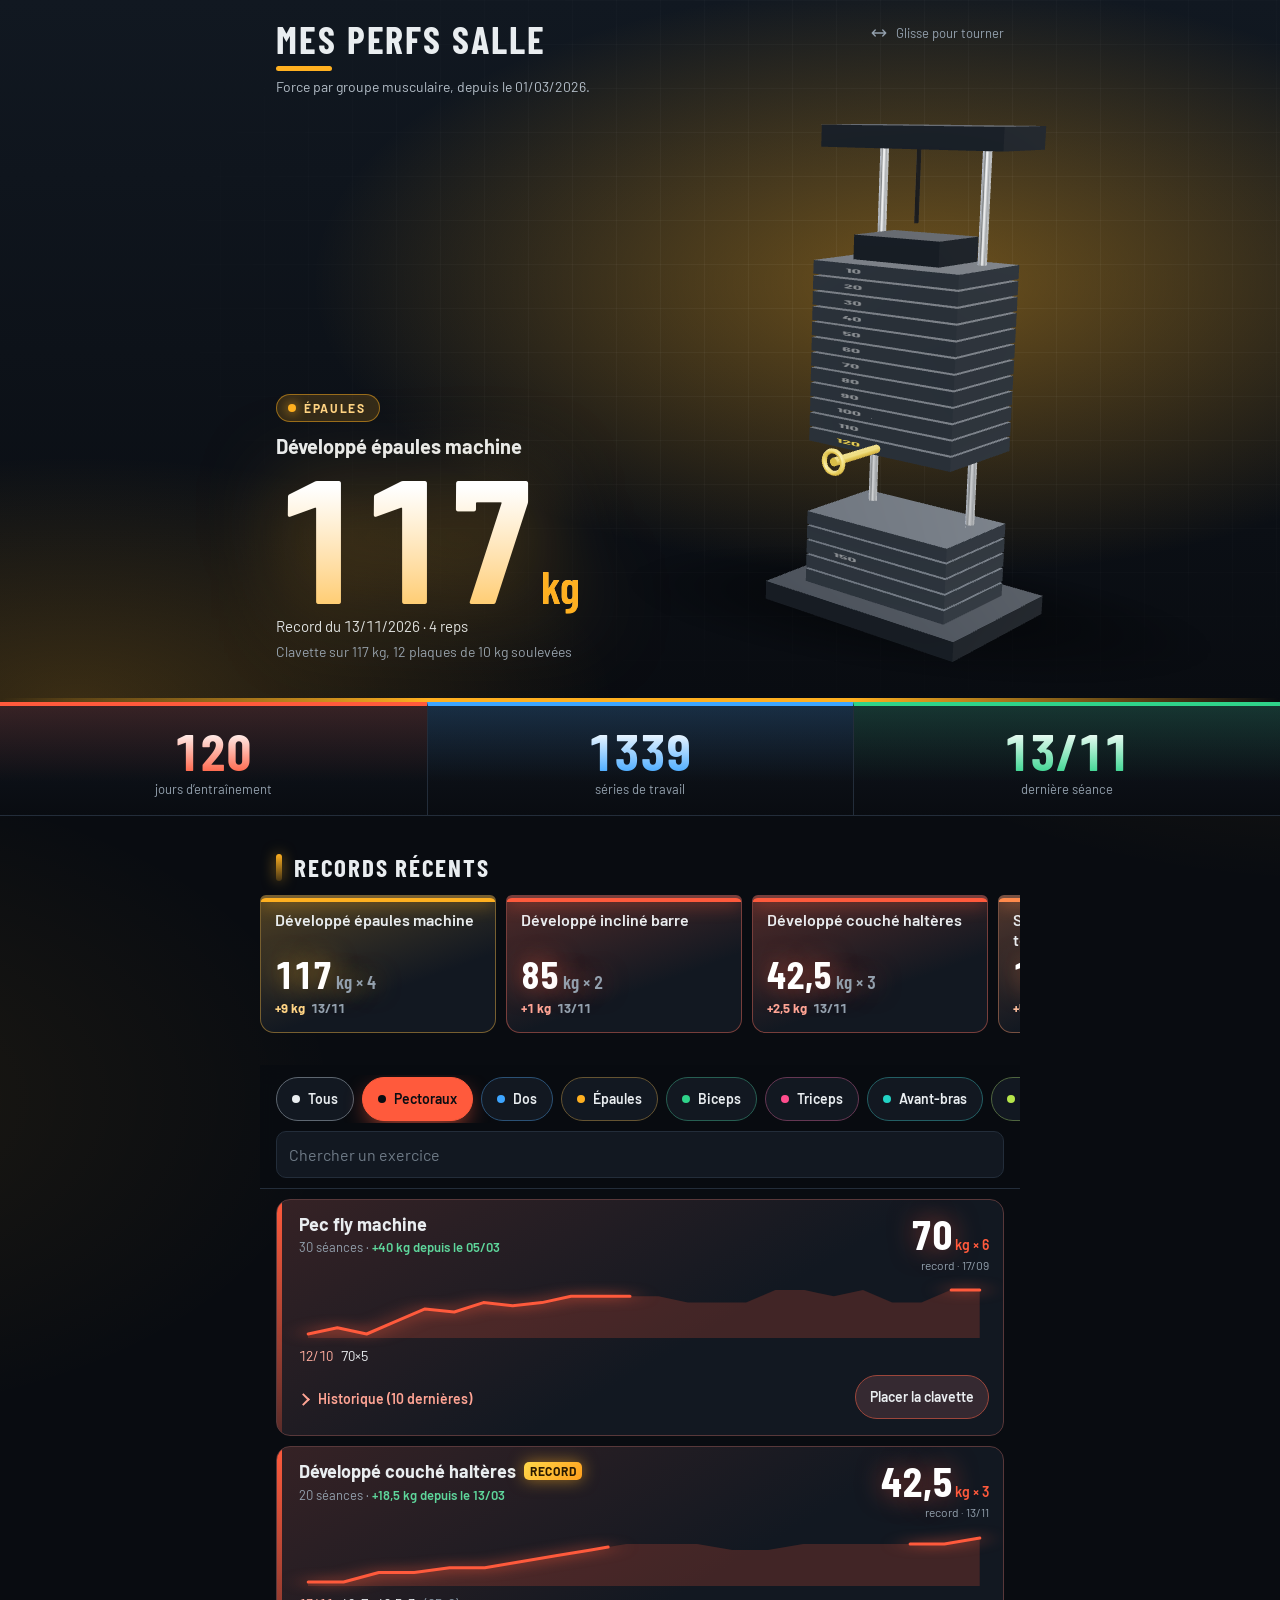
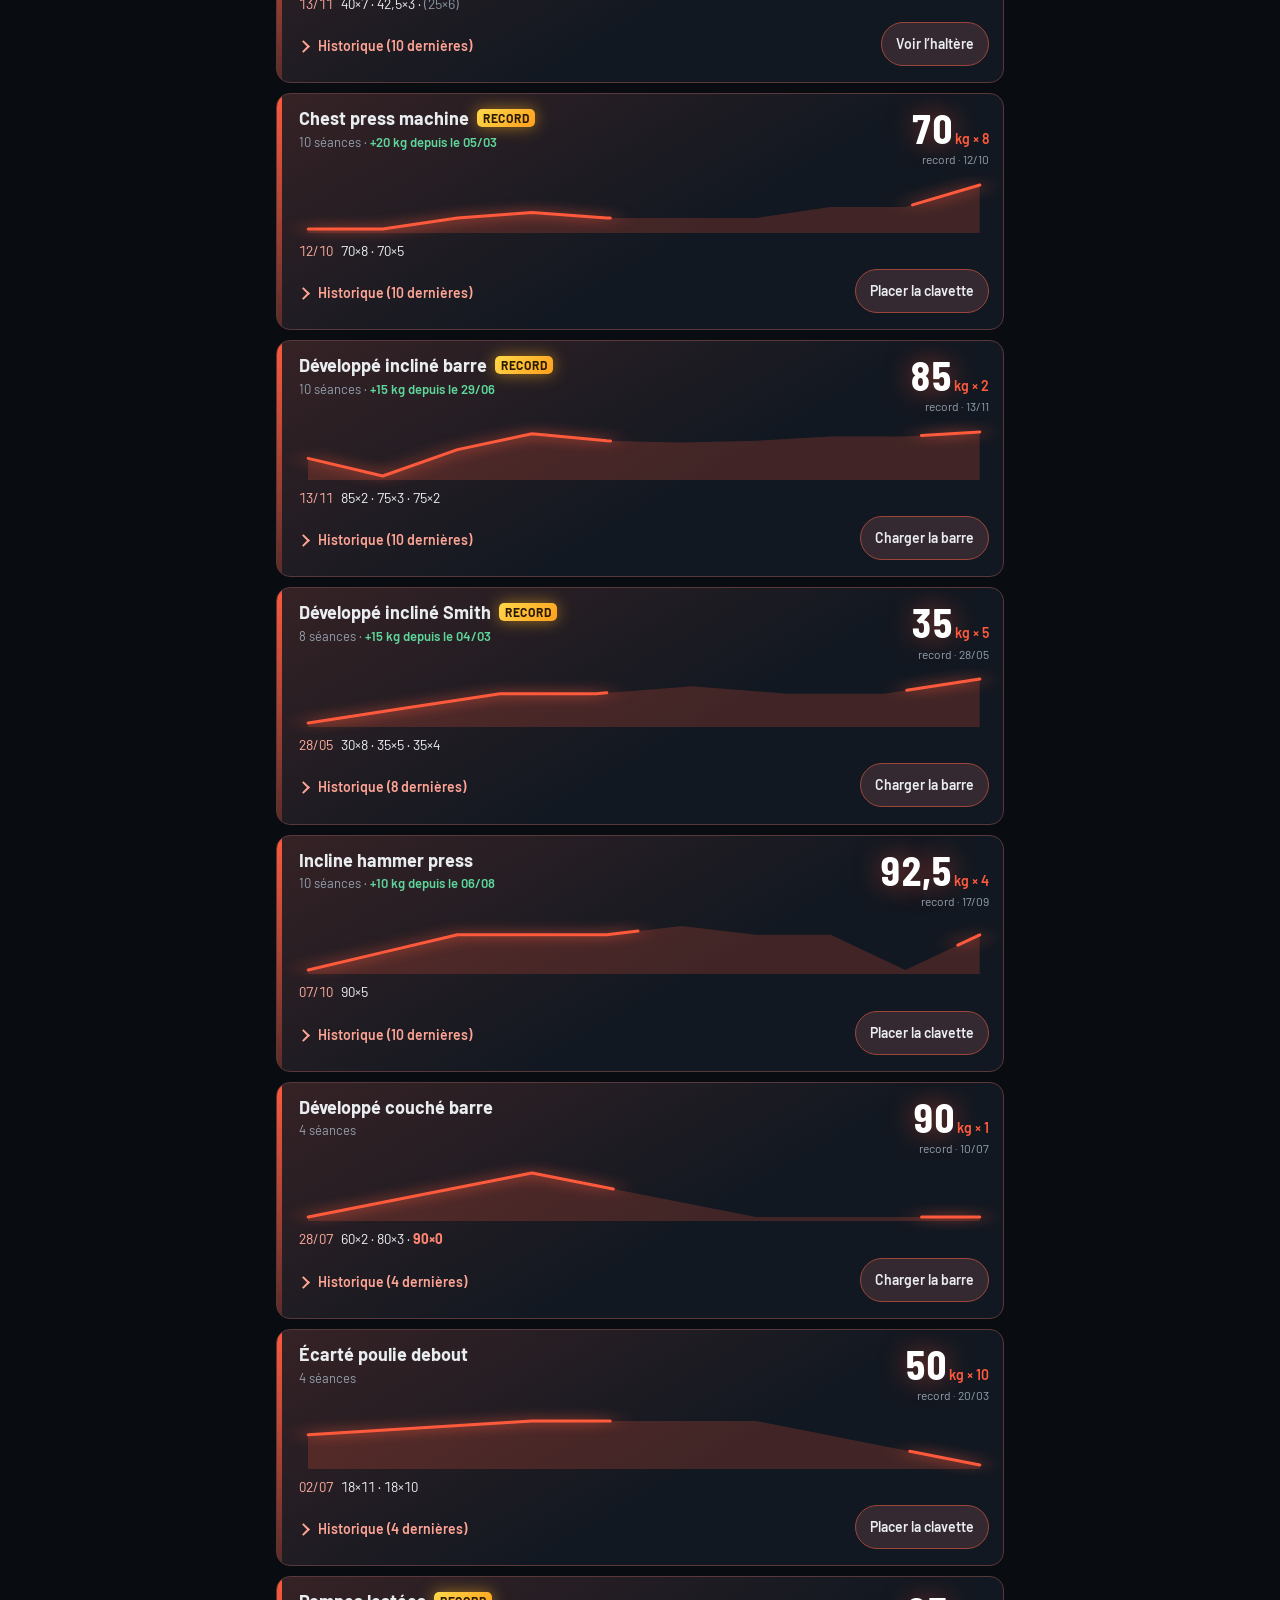
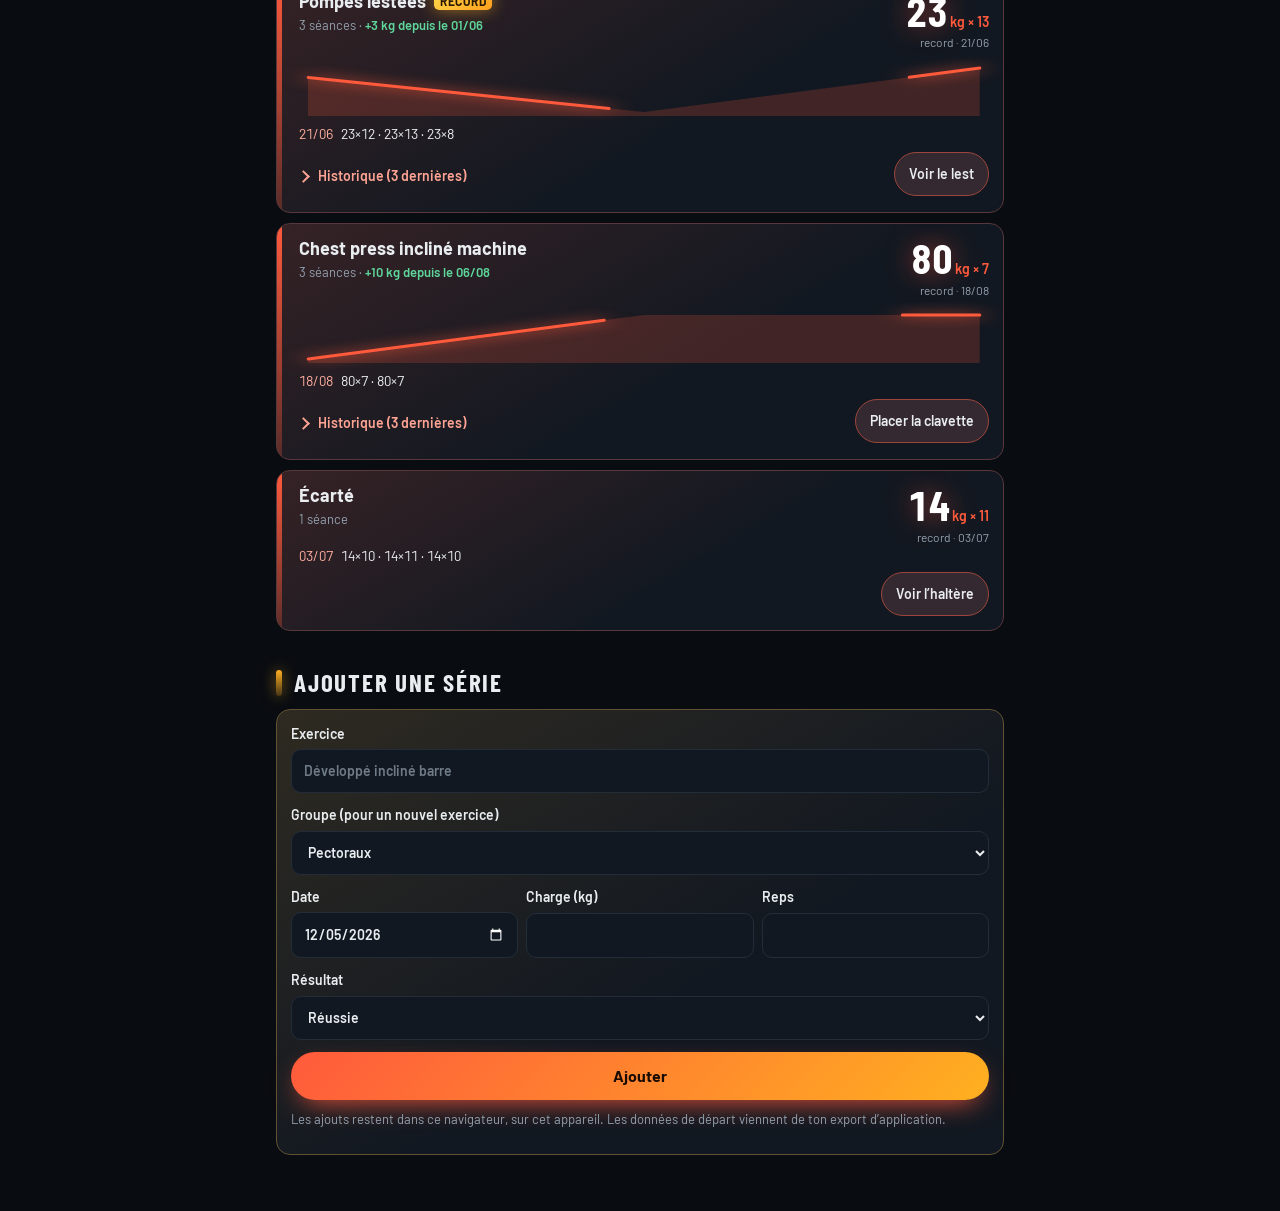
==== commit 523b1b91: "perfs-salle: boutons 44px, progression par exercice, valeurs au toucher sur les courbes Co-Authored-" ====
--- a/perfs-salle/index.html
+++ b/perfs-salle/index.html
@@ -23,7 +23,7 @@
 *{box-sizing:border-box}
 html{-webkit-text-size-adjust:100%;scroll-padding-top:76px}
 body{margin:0;background:var(--bg);color:var(--fg);font:400 16px/1.45 var(--text);padding-bottom:max(56px,env(safe-area-inset-bottom));overflow-x:hidden}
-.skip{position:absolute;left:12px;top:-60px;z-index:20;background:var(--accent);color:var(--accent-fg);padding:10px 14px;border-radius:10px;font-weight:700;text-decoration:none}
+.skip{position:absolute;left:12px;top:-60px;z-index:20;background:var(--accent);color:var(--accent-fg);padding:12px 14px;border-radius:10px;font-weight:700;text-decoration:none}
 .skip:focus{top:10px}
 :focus-visible{outline:3px solid var(--accent);outline-offset:2px}
 
@@ -82,7 +82,7 @@
 nav{position:sticky;top:0;z-index:5;margin:22px -16px 0;padding:10px 16px 10px;background:rgba(13,17,22,.88);-webkit-backdrop-filter:blur(12px);backdrop-filter:blur(12px);border-bottom:1px solid var(--line)}
 .chips{display:flex;gap:8px;overflow-x:auto;scrollbar-width:none;margin:0 -16px;padding:2px 16px}
 .chips::-webkit-scrollbar{display:none}
-.chip{flex:0 0 auto;font:600 14px/1 var(--text);color:var(--fg);background:var(--surface);border:1px solid var(--line);border-radius:999px;padding:11px 15px;cursor:pointer;white-space:nowrap;
+.chip{flex:0 0 auto;font:600 14px/1 var(--text);color:var(--fg);background:var(--surface);border:1px solid var(--line);border-radius:999px;padding:14px 15px;cursor:pointer;white-space:nowrap;
   transition:background-color .2s ease,color .2s ease,border-color .2s ease,transform .2s var(--ease)}
 .chip:hover{border-color:#34414f}
 .chip:active{transform:scale(.96)}
@@ -105,7 +105,11 @@
 .rec span{display:block;font-size:12px;color:var(--muted);margin-top:2px}
 .badge{display:inline-block;font:700 12px/1 var(--text);background:var(--gold);color:#201a05;border-radius:5px;padding:3px 6px;margin-left:8px;vertical-align:2px;animation:pop .6s var(--ease) both .4s}
 @keyframes pop{from{transform:scale(.6);opacity:0}to{transform:none;opacity:1}}
-.spark{margin:12px 0 8px}
+.spark{margin:12px 0 8px;position:relative;touch-action:pan-y;cursor:crosshair}
+.spark-dot{position:absolute;width:12px;height:12px;margin:-6px 0 0 -6px;border-radius:50%;background:var(--gc);border:2px solid var(--bg);box-shadow:0 0 10px var(--gc);pointer-events:none;opacity:0;transition:opacity .15s ease}
+.spark-read{position:absolute;top:-22px;left:0;font:600 13px/1 var(--text);color:var(--fg);background:var(--surface2);border:1px solid var(--line);border-radius:8px;padding:5px 8px;white-space:nowrap;pointer-events:none;opacity:0;transition:opacity .15s ease;font-variant-numeric:tabular-nums}
+.spark.scrub .spark-dot,.spark.scrub .spark-read{opacity:1}
+.gain{color:var(--good);font-weight:600}
 .spark svg{display:block;width:100%;height:52px;overflow:visible}
 .spark .area{fill:var(--accent);opacity:.1}
 .spark .line{fill:none;stroke:var(--accent);stroke-width:2.5;stroke-linejoin:round;stroke-linecap:round}
@@ -409,11 +413,43 @@
     var line=pts.map(function(t,i){return X(i).toFixed(1)+','+Y(t.kg).toFixed(1)}).join(' ');
     var area=X(0).toFixed(1)+','+H+' '+line+' '+X(pts.length-1).toFixed(1)+','+H;
     var li=pts.length-1;
-    return '<div class="spark"><svg viewBox="0 0 '+W+' '+H+'" preserveAspectRatio="none" role="img" aria-label="Évolution de la charge max, '+esc(name)+' : de '+num(ks[0])+' à '+num(ks[li])+' kg">'+
+    var data=pts.map(function(t){return t.d+'|'+t.kg}).join(';');
+    return '<div class="spark" data-pts="'+esc(data)+'" data-lo="'+lo+'" data-hi="'+hi+'"><span class="spark-dot"></span><span class="spark-read" aria-hidden="true"></span><svg viewBox="0 0 '+W+' '+H+'" preserveAspectRatio="none" role="img" aria-label="Évolution de la charge max, '+esc(name)+' : de '+num(ks[0])+' à '+num(ks[li])+' kg">'+
       '<polygon class="area" points="'+area+'"/>'+
       '<polyline class="line" pathLength="1" points="'+line+'" vector-effect="non-scaling-stroke"/>'+
       '</svg></div>';
   }
+  function gainTxt(an){
+    if(an.tops.length<2)return '';
+    var f=an.tops[0],l=an.tops[an.tops.length-1],d=Math.round((l.kg-f.kg)*100)/100;
+    if(d<=0)return '';
+    return ' · <span class="gain">+'+num(d)+' kg depuis le '+fmtD(f.d)+'</span>';
+  }
+  function scrub(ev){
+    var sp=ev.target.closest&&ev.target.closest('.spark');
+    if(!sp)return;
+    var pts=sp.getAttribute('data-pts').split(';').map(function(p){var a=p.split('|');return{d:a[0],kg:parseFloat(a[1])}});
+    var lo=parseFloat(sp.getAttribute('data-lo')),hi=parseFloat(sp.getAttribute('data-hi'));
+    var r=sp.getBoundingClientRect(),W=300,H=52,P=4;
+    var fx=Math.min(1,Math.max(0,(ev.clientX-r.left)/r.width));
+    var i=Math.round(fx*(pts.length-1)),t=pts[i];
+    var x=(P+i*(W-2*P)/(pts.length-1))/W*100;
+    var y=(H-P-(t.kg-lo)*(H-2*P)/(hi-lo))/H*100;
+    var dot=sp.querySelector('.spark-dot'),rd=sp.querySelector('.spark-read');
+    dot.style.left=x+'%';dot.style.top=y+'%';
+    rd.textContent=fmtD(t.d)+' · '+num(t.kg)+' kg';
+    var w=rd.offsetWidth;rd.style.left=Math.min(Math.max(0,x/100*r.width-w/2),r.width-w)+'px';
+    sp.classList.add('scrub');
+  }
+  document.addEventListener('pointermove',scrub);
+  document.addEventListener('pointerdown',scrub);
+  function endScrub(ev){
+    Array.prototype.forEach.call(document.querySelectorAll('.spark.scrub'),function(s){
+      if(!ev||!ev.target.closest||ev.target.closest('.spark')!==s)s.classList.remove('scrub');
+    });
+  }
+  document.addEventListener('pointermove',endScrub);
+  document.addEventListener('pointerup',function(){setTimeout(function(){endScrub(null)},1200)});
   function exHtml(e,grp){
     var an=analyse(e);
     var sessions=e.ss.slice();
@@ -421,7 +457,7 @@
     var recTxt=an.rec?'<div class="rec"><b>'+num(an.rec.kg)+'<small>kg × '+an.rec.r+'</small></b><span>record · '+fmtD(an.rec.d)+'</span></div>':'<div class="rec"><span>pas de série valide</span></div>';
     var kind=kindOf(e.n);
     var h='<article class="ex'+(state.rig===e.n?' on':'')+'" style="--gc:'+gc(grp)+'"><div class="ex-top"><div><div class="ex-name">'+esc(e.n)+(an.isPR?'<span class="badge">RECORD</span>':'')+'</div>'+
-      '<div class="ex-meta">'+sessions.length+' séance'+(sessions.length>1?'s':'')+'</div></div>'+recTxt+'</div>';
+      '<div class="ex-meta">'+sessions.length+' séance'+(sessions.length>1?'s':'')+gainTxt(an)+'</div></div>'+recTxt+'</div>';
     h+=spark(an.tops,e.n);
     if(last)h+='<div class="last"><span class="dt">'+fmtD(last.d)+'</span>'+last.s.map(setHtml).join(' · ')+'</div>';
     h+='<div class="row">';
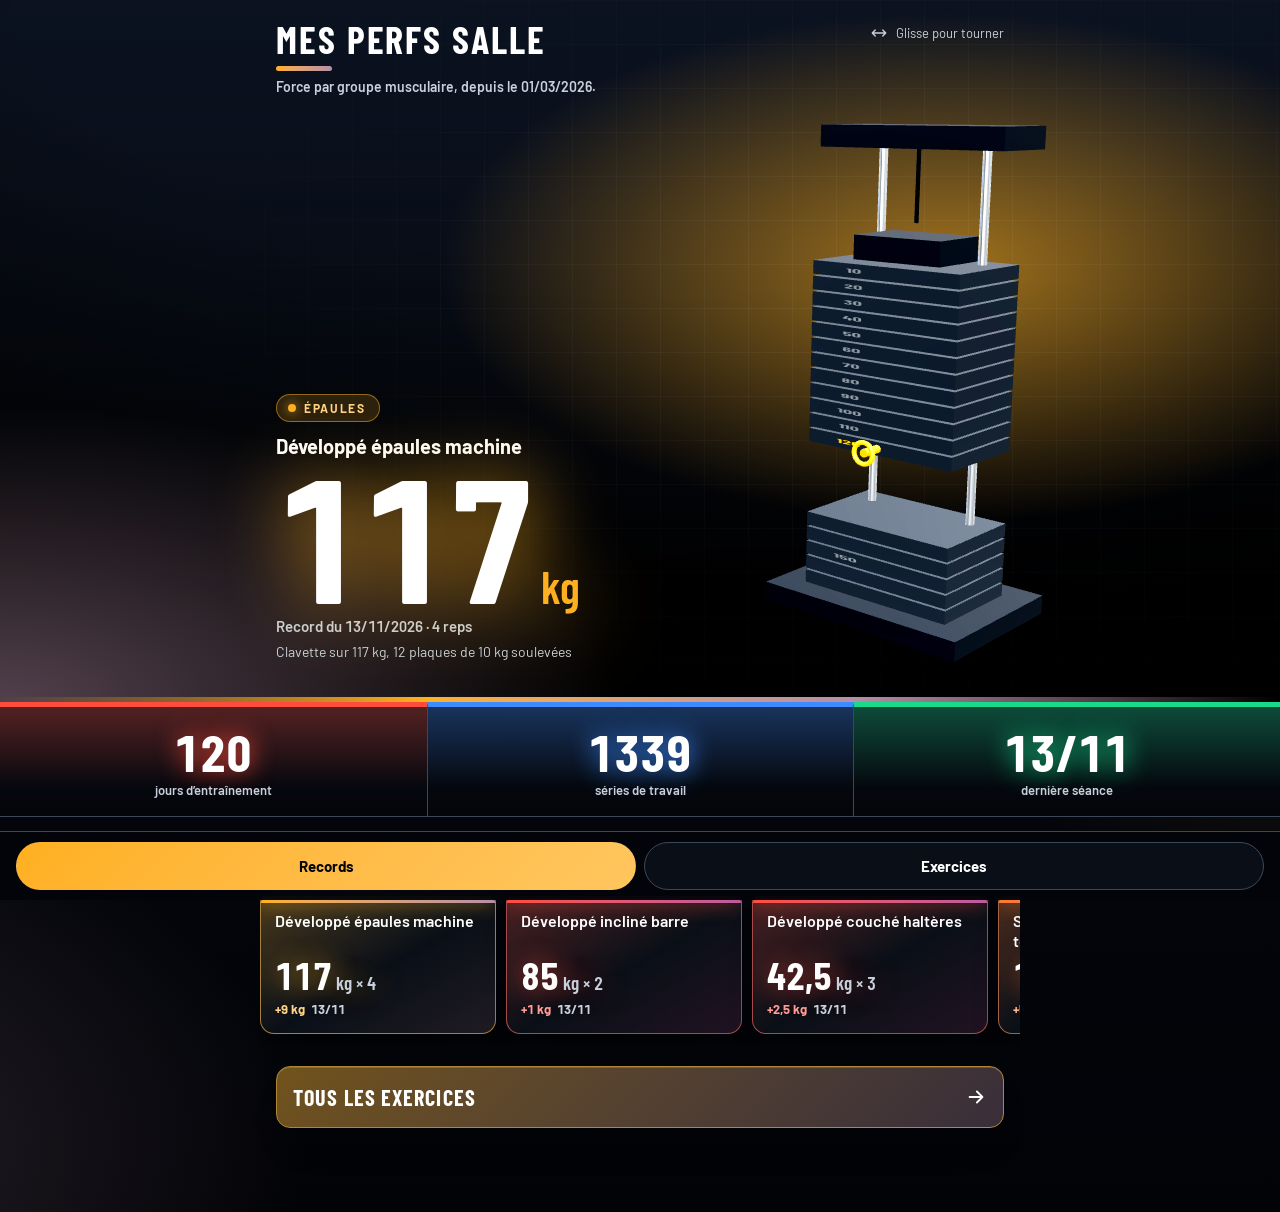
==== commit 7b116bed: "perfs-salle : 2 pages (Records, Exercices), palette profonde et contraste Co-Authored-By: Claude Hai" ====
--- a/perfs-salle/index.html
+++ b/perfs-salle/index.html
@@ -5,253 +5,12 @@
 <meta name="viewport" content="width=device-width,initial-scale=1,viewport-fit=cover">
 <meta name="robots" content="noindex, nofollow">
 <meta name="color-scheme" content="dark">
-<meta name="theme-color" content="#0D1116">
+<meta name="theme-color" content="#03050A">
 <title>Mes perfs salle</title>
 <link rel="preconnect" href="https://fonts.googleapis.com">
 <link rel="preconnect" href="https://fonts.gstatic.com" crossorigin>
 <link href="https://fonts.googleapis.com/css2?family=Barlow+Condensed:wght@600;700&amp;family=Barlow:wght@400;500;600;700&amp;display=swap" rel="stylesheet">
-<style>
-:root{
-  color-scheme:dark;
-  --bg:#0D1116;--surface:#151B22;--surface2:#1B232C;--fg:#E9EDF0;--muted:#8D99A5;--line:#242D37;
-  --accent:#4C8DFF;--accent-soft:#16294A;--accent-fg:#06101F;--gold:#F2C230;--bad:#FF8570;--good:#5ED69B;--warm:#8795A2;
-  --display:"Barlow Condensed","Arial Narrow",system-ui,sans-serif;
-  --text:"Barlow",system-ui,-apple-system,"Segoe UI",Roboto,sans-serif;
-  --ease:cubic-bezier(.2,.8,.2,1);
-  --pad:max(16px,calc((100vw - 760px)/2 + 16px));
-}
-*{box-sizing:border-box}
-html{-webkit-text-size-adjust:100%;scroll-padding-top:76px}
-body{margin:0;background:var(--bg);color:var(--fg);font:400 16px/1.45 var(--text);padding-bottom:max(56px,env(safe-area-inset-bottom));overflow-x:hidden}
-.skip{position:absolute;left:12px;top:-60px;z-index:20;background:var(--accent);color:var(--accent-fg);padding:12px 14px;border-radius:10px;font-weight:700;text-decoration:none}
-.skip:focus{top:10px}
-:focus-visible{outline:3px solid var(--accent);outline-offset:2px}
-
-/* ---------- hero 3D ---------- */
-.hero{position:relative;isolation:isolate;display:grid;grid-template-rows:auto 1fr;min-height:clamp(620px,88svh,780px);overflow:hidden;
-  background:radial-gradient(110% 75% at 68% 38%,#1d2833 0%,#111820 52%,#0A0E13 100%)}
-#rig{position:absolute;inset:0;z-index:0;width:100%;height:100%;display:block;touch-action:pan-y;cursor:grab;opacity:0;transition:opacity .5s ease}
-.hero.gl-ready #rig{opacity:1}
-#rig:active{cursor:grabbing}
-#rig:focus-visible{outline-offset:-4px}
-.no-gl #rig,.no-gl .hint{display:none}
-.no-gl .hero{min-height:0}
-.hero-top,.hero-copy{position:relative;z-index:1;pointer-events:none;padding-inline:var(--pad)}
-.hero-top{padding-top:max(20px,env(safe-area-inset-top));display:flex;justify-content:space-between;align-items:flex-start;gap:16px}
-h1{font:700 32px/1 var(--display);letter-spacing:.005em;margin:0}
-.sub{margin:6px 0 0;color:var(--muted);font-size:14px;max-width:26ch}
-.hint{display:flex;align-items:center;gap:8px;margin:4px 0 0;color:var(--muted);font-size:13px;white-space:nowrap;transition:opacity .4s ease}
-.hint svg{width:18px;height:18px}
-.dragged .hint{opacity:0}
-.hero-copy{padding-bottom:26px;align-self:end}
-.lift-name{margin:0;font-weight:600;font-size:18px;line-height:1.2;max-width:28ch}
-.lift-num{margin:2px 0 0;font:700 clamp(96px,27vw,176px)/.84 var(--display);letter-spacing:-.01em;font-variant-numeric:tabular-nums}
-.lift-num small{font-size:.26em;font-weight:600;color:var(--muted);margin-left:.14em;letter-spacing:0}
-.lift-meta{margin:8px 0 0;color:var(--fg);font-size:15px;font-variant-numeric:tabular-nums}
-.rig-note{margin:4px 0 0;color:var(--muted);font-size:14px;max-width:44ch}
-
-.hero:not(.go) [data-i]{opacity:0}
-.hero.go [data-i]{animation:rise .9s var(--ease) backwards;animation-delay:calc(var(--d,0)*1ms)}
-@keyframes rise{from{opacity:0;transform:translateY(18px)}to{opacity:1;transform:none}}
-
-/* ---------- chiffres ---------- */
-.stats{display:grid;grid-template-columns:repeat(3,1fr);border-bottom:1px solid var(--line);background:var(--bg)}
-.stat{padding:18px 8px 16px;text-align:center}
-.stat+.stat{border-left:1px solid var(--line)}
-.stat b{display:block;font:700 clamp(34px,9vw,52px)/1 var(--display);font-variant-numeric:tabular-nums}
-.stat span{display:block;margin-top:4px;font-size:13px;color:var(--muted)}
-
-.wrap{max-width:760px;margin:0 auto;padding:0 16px}
-h2{font:700 26px/1.1 var(--display);letter-spacing:.01em;margin:38px 0 12px}
-
-/* ---------- records récents ---------- */
-.prs{display:flex;gap:10px;overflow-x:auto;scroll-snap-type:x proximity;margin:0 -16px;padding:2px 16px 10px;scrollbar-width:none}
-.prs::-webkit-scrollbar{display:none}
-.pr{flex:0 0 auto;width:min(236px,68vw);scroll-snap-align:start;text-align:left;font:inherit;color:inherit;cursor:pointer;
-  background:var(--surface);border:1px solid var(--line);border-top:3px solid var(--gold);border-radius:6px 6px 14px 14px;padding:12px 14px 14px;
-  transition:transform .25s var(--ease),border-color .25s ease,background-color .25s ease}
-.pr:hover{transform:translateY(-3px);background:var(--surface2)}
-.pr:active{transform:translateY(0)}
-.pr .n{display:block;font-weight:600;line-height:1.2;min-height:2.4em}
-.pr .v{display:block;margin-top:6px;font:700 38px/1 var(--display);font-variant-numeric:tabular-nums}
-.pr .v i{font-style:normal;font-size:.5em;color:var(--muted);font-weight:600;margin-left:.2em}
-.pr .g{display:block;margin-top:6px;font-size:13px;color:var(--good);font-variant-numeric:tabular-nums}
-.pr .d{color:var(--muted);margin-left:6px}
-
-/* ---------- navigation ---------- */
-nav{position:sticky;top:0;z-index:5;margin:22px -16px 0;padding:10px 16px 10px;background:rgba(13,17,22,.88);-webkit-backdrop-filter:blur(12px);backdrop-filter:blur(12px);border-bottom:1px solid var(--line)}
-.chips{display:flex;gap:8px;overflow-x:auto;scrollbar-width:none;margin:0 -16px;padding:2px 16px}
-.chips::-webkit-scrollbar{display:none}
-.chip{flex:0 0 auto;font:600 14px/1 var(--text);color:var(--fg);background:var(--surface);border:1px solid var(--line);border-radius:999px;padding:14px 15px;cursor:pointer;white-space:nowrap;
-  transition:background-color .2s ease,color .2s ease,border-color .2s ease,transform .2s var(--ease)}
-.chip:hover{border-color:#34414f}
-.chip:active{transform:scale(.96)}
-.chip[aria-pressed="true"]{background:var(--accent);border-color:var(--accent);color:var(--accent-fg)}
-.search{margin-top:8px}
-input,select{font:inherit;color:var(--fg);background:var(--surface);border:1px solid var(--line);border-radius:10px;padding:11px 12px;width:100%;min-width:0;min-height:44px}
-input::placeholder{color:#6f7b87}
-
-/* ---------- exercices ---------- */
-#list{view-transition-name:list}
-.ex{background:var(--surface);border:1px solid var(--line);border-radius:14px;padding:14px;margin-top:10px;transition:border-color .3s ease,box-shadow .3s ease}
-.ex:hover{border-color:#32404e}
-.ex.on{border-color:var(--accent);box-shadow:0 0 0 1px var(--accent) inset}
-.ex-top{display:flex;justify-content:space-between;gap:12px;align-items:flex-start}
-.ex-name{font-weight:650;font-size:17px;line-height:1.2}
-.ex-meta{font-size:13px;color:var(--muted);margin-top:3px}
-.rec{text-align:right;white-space:nowrap}
-.rec b{font:700 34px/.95 var(--display);font-variant-numeric:tabular-nums}
-.rec b small{font:600 14px var(--text);color:var(--muted);margin-left:2px}
-.rec span{display:block;font-size:12px;color:var(--muted);margin-top:2px}
-.badge{display:inline-block;font:700 12px/1 var(--text);background:var(--gold);color:#201a05;border-radius:5px;padding:3px 6px;margin-left:8px;vertical-align:2px;animation:pop .6s var(--ease) both .4s}
-@keyframes pop{from{transform:scale(.6);opacity:0}to{transform:none;opacity:1}}
-.spark{margin:12px 0 8px;position:relative;touch-action:pan-y;cursor:crosshair}
-.spark-dot{position:absolute;width:12px;height:12px;margin:-6px 0 0 -6px;border-radius:50%;background:var(--gc);border:2px solid var(--bg);box-shadow:0 0 10px var(--gc);pointer-events:none;opacity:0;transition:opacity .15s ease}
-.spark-read{position:absolute;top:-22px;left:0;font:600 13px/1 var(--text);color:var(--fg);background:var(--surface2);border:1px solid var(--line);border-radius:8px;padding:5px 8px;white-space:nowrap;pointer-events:none;opacity:0;transition:opacity .15s ease;font-variant-numeric:tabular-nums}
-.spark.scrub .spark-dot,.spark.scrub .spark-read{opacity:1}
-.gain{color:var(--good);font-weight:600}
-.spark svg{display:block;width:100%;height:52px;overflow:visible}
-.spark .area{fill:var(--accent);opacity:.1}
-.spark .line{fill:none;stroke:var(--accent);stroke-width:2.5;stroke-linejoin:round;stroke-linecap:round}
-.anim .spark .line{stroke-dasharray:1;stroke-dashoffset:1;animation:draw 1s var(--ease) .1s forwards}
-.anim .spark .area{animation:fadein .8s ease .5s both}
-@keyframes draw{to{stroke-dashoffset:0}}
-@keyframes fadein{from{opacity:0}to{opacity:.1}}
-.last{font-size:14px;font-variant-numeric:tabular-nums}
-.last .dt{color:var(--muted);margin-right:8px}
-.w{color:var(--warm)}
-.f{color:var(--bad);font-weight:700}
-.row{display:flex;align-items:center;justify-content:space-between;gap:10px;margin-top:6px}
-button.load{font:600 14px/1 var(--text);color:var(--fg);background:var(--surface2);border:1px solid var(--line);border-radius:999px;padding:11px 14px;min-height:44px;cursor:pointer;
-  transition:background-color .2s ease,border-color .2s ease,transform .2s var(--ease)}
-button.load:hover{border-color:var(--accent);background:var(--accent-soft)}
-button.load:active{transform:scale(.97)}
-details.hist{margin-top:4px}
-details summary{cursor:pointer;color:var(--accent);font-size:14px;font-weight:600;padding:12px 0;list-style:none;min-height:44px}
-details summary::-webkit-details-marker{display:none}
-details summary::before{content:"";display:inline-block;width:7px;height:7px;border-right:2px solid currentColor;border-bottom:2px solid currentColor;transform:rotate(-45deg);margin-right:10px;transition:transform .25s var(--ease)}
-details[open]>summary::before{transform:rotate(45deg) translate(-2px,-2px)}
-details{interpolate-size:allow-keywords}
-details::details-content{block-size:0;overflow:clip;transition:block-size .3s var(--ease),content-visibility .3s allow-discrete}
-details[open]::details-content{block-size:auto}
-.sess{display:grid;grid-template-columns:52px 1fr;gap:8px;padding:8px 0;border-top:1px solid var(--line);font-size:14px;font-variant-numeric:tabular-nums}
-.sess .dt{color:var(--muted)}
-.sess .sets{display:flex;flex-wrap:wrap;gap:4px 10px}
-.empty{color:var(--muted);text-align:center;padding:28px 0}
-
-/* ---------- formulaire ---------- */
-.card{background:var(--surface);border:1px solid var(--line);border-radius:14px;padding:14px;margin-top:10px}
-form{display:grid;gap:12px}
-.grid3{display:grid;grid-template-columns:repeat(3,1fr);gap:8px}
-label{display:grid;gap:5px;font-size:14px;font-weight:600}
-button.primary{font:700 16px/1 var(--text);border:0;border-radius:999px;background:var(--accent);color:var(--accent-fg);padding:15px 22px;min-height:48px;cursor:pointer;transition:transform .2s var(--ease),filter .2s ease}
-button.primary:hover{filter:brightness(1.1)}
-button.primary:active{transform:scale(.97)}
-button.ghost{font:600 13px/1 var(--text);color:var(--muted);background:transparent;border:1px solid var(--line);border-radius:999px;padding:12px 14px;min-height:44px;cursor:pointer}
-button.ghost:hover{color:var(--fg);border-color:#3a4857}
-.note{font-size:13px;color:var(--muted);margin:10px 0 0}
-.mine{margin-top:12px}
-.mine .r{display:flex;justify-content:space-between;align-items:center;gap:8px;padding:6px 0;border-top:1px solid var(--line);font-size:14px}
-
-/* ---------- transition de liste (changement de groupe) ---------- */
-::view-transition-old(root),::view-transition-new(root){animation:none}
-::view-transition-old(list){animation:.14s ease-in both vt-out}
-::view-transition-new(list){animation:.32s var(--ease) both vt-in}
-@keyframes vt-out{to{opacity:0}}
-@keyframes vt-in{from{opacity:0;transform:translateY(12px)}}
-
-@media (max-width:560px){.hint{display:none}.sub{max-width:20ch}}
-@media (min-width:900px){
-  .hero{min-height:clamp(560px,78svh,720px)}
-  .sub{max-width:none}
-  .lift-num{font-size:176px}
-  .hero-copy{padding-bottom:40px}
-}
-@media (prefers-reduced-motion:reduce){
-  *,*::before,*::after{animation-duration:.001ms!important;animation-delay:0ms!important;animation-iteration-count:1!important;transition-duration:.001ms!important}
-  .hero:not(.go) [data-i]{opacity:1}
-  .anim .spark .line{stroke-dashoffset:0}
-}
-
-/* ===== v3 : couleur par groupe, relief, énergie ===== */
-@property --gc{syntax:'<color>';inherits:true;initial-value:#FF5A3C}
-:root{--bg:#090C11;--surface:#121821;--surface2:#1A2230;--line:#232D3A;--muted:#93A0AD;--gc:#FF5A3C;--hot:#FF5A3C;--sun:#FFB020}
-html{transition:--gc .7s ease}
-body{background:
-  radial-gradient(900px 520px at 105% 520px,color-mix(in srgb,var(--gc) 12%,transparent),transparent 70%),
-  radial-gradient(760px 460px at -15% 1100px,color-mix(in srgb,var(--gc) 8%,transparent),transparent 70%),
-  var(--bg)}
-h1{font-size:38px;text-transform:uppercase;letter-spacing:.05em}
-h1::after{content:"";display:block;width:56px;height:5px;margin-top:8px;border-radius:3px;background:linear-gradient(90deg,var(--gc),var(--sun))}
-.sub{color:#B3BDC7}
-.hero{background:
-  radial-gradient(70% 62% at 72% 40%,color-mix(in srgb,var(--gc) 40%,transparent) 0%,transparent 68%),
-  radial-gradient(60% 50% at 6% 100%,color-mix(in srgb,var(--gc) 20%,transparent),transparent 70%),
-  linear-gradient(180deg,#111821,#090C11)}
-.hero::before{content:"";position:absolute;inset:0;z-index:0;pointer-events:none;
-  background-image:linear-gradient(rgba(255,255,255,.05) 1px,transparent 1px),linear-gradient(90deg,rgba(255,255,255,.05) 1px,transparent 1px);
-  background-size:44px 44px;-webkit-mask-image:radial-gradient(80% 85% at 70% 40%,#000,transparent 78%);mask-image:radial-gradient(80% 85% at 70% 40%,#000,transparent 78%)}
-.hero::after{content:"";position:absolute;left:0;right:0;bottom:0;height:4px;z-index:2;background:linear-gradient(90deg,transparent,var(--gc),var(--sun),transparent)}
-.tag{display:inline-flex;align-items:center;gap:8px;margin:0 0 12px;padding:7px 13px 7px 11px;border-radius:999px;font:700 12px/1 var(--text);letter-spacing:.14em;text-transform:uppercase;
-  color:color-mix(in srgb,var(--gc) 55%,#fff);background:color-mix(in srgb,var(--gc) 16%,transparent);border:1px solid color-mix(in srgb,var(--gc) 50%,transparent)}
-.tag::before{content:"";width:8px;height:8px;border-radius:50%;background:var(--gc);box-shadow:0 0 12px var(--gc)}
-.tag:empty{display:none}
-.lift-name{font-size:20px;font-weight:700}
-.lift-num{background:linear-gradient(180deg,#fff 18%,color-mix(in srgb,var(--gc) 65%,#fff) 100%);-webkit-background-clip:text;background-clip:text;color:transparent;-webkit-text-fill-color:transparent;
-  filter:drop-shadow(0 8px 44px color-mix(in srgb,var(--gc) 50%,transparent))}
-.lift-num small{-webkit-text-fill-color:var(--gc);color:var(--gc)}
-.lift-meta{color:#DDE3E8}
-
-.stats{background:linear-gradient(180deg,var(--surface),var(--bg))}
-.stat{border-top:4px solid var(--gc);position:relative}
-.stat:nth-child(1){--gc:#FF5A3C}.stat:nth-child(2){--gc:#3DA5FF}.stat:nth-child(3){--gc:#2FD38A}
-.stat::before{content:"";position:absolute;inset:0;background:linear-gradient(180deg,color-mix(in srgb,var(--gc) 16%,transparent),transparent 70%);pointer-events:none}
-.stat b{position:relative;background:linear-gradient(180deg,#fff 10%,var(--gc));-webkit-background-clip:text;background-clip:text;color:transparent;-webkit-text-fill-color:transparent}
-.stat span{position:relative}
-
-h2{display:flex;align-items:center;gap:12px;text-transform:uppercase;letter-spacing:.07em;font-size:25px}
-h2::before{content:"";flex:0 0 auto;width:6px;height:1.05em;border-radius:3px;background:linear-gradient(var(--gc),color-mix(in srgb,var(--gc) 25%,transparent));box-shadow:0 0 14px color-mix(in srgb,var(--gc) 55%,transparent)}
-
-.pr{position:relative;overflow:hidden;border-top-color:var(--line);
-  background:linear-gradient(160deg,color-mix(in srgb,var(--gc) 26%,var(--surface)),var(--surface) 64%);
-  border-color:color-mix(in srgb,var(--gc) 38%,var(--line))}
-.pr::before{content:"";position:absolute;left:0;right:0;top:0;height:4px;background:var(--gc);box-shadow:0 0 18px var(--gc)}
-.pr .v{color:#fff;text-shadow:0 0 26px color-mix(in srgb,var(--gc) 65%,transparent)}
-.pr .g{color:color-mix(in srgb,var(--gc) 55%,#fff);font-weight:700}
-.pr:hover{background:linear-gradient(160deg,color-mix(in srgb,var(--gc) 34%,var(--surface)),var(--surface) 70%);box-shadow:0 14px 32px -14px color-mix(in srgb,var(--gc) 70%,transparent)}
-
-nav{background:rgba(9,12,17,.86)}
-.chip{display:inline-flex;align-items:center;gap:8px;border-color:color-mix(in srgb,var(--gc) 30%,var(--line))}
-.chip::before{content:"";width:8px;height:8px;border-radius:50%;background:var(--gc);flex:0 0 auto}
-.chip:hover{border-color:var(--gc);background:color-mix(in srgb,var(--gc) 14%,var(--surface))}
-.chip[aria-pressed="true"]{background:var(--gc);border-color:var(--gc);color:#0A0D12;box-shadow:0 8px 24px -8px var(--gc)}
-.chip[aria-pressed="true"]::before{background:#0A0D12}
-
-.ex{position:relative;overflow:hidden;padding-left:22px;
-  background:linear-gradient(150deg,color-mix(in srgb,var(--gc) 15%,var(--surface)),var(--surface) 58%);
-  border-color:color-mix(in srgb,var(--gc) 24%,var(--line))}
-.ex::before{content:"";position:absolute;left:0;top:0;bottom:0;width:5px;background:linear-gradient(var(--gc),color-mix(in srgb,var(--gc) 25%,transparent))}
-.ex:hover{border-color:color-mix(in srgb,var(--gc) 60%,var(--line));box-shadow:0 16px 36px -18px color-mix(in srgb,var(--gc) 70%,transparent)}
-.ex.on{border-color:var(--gc);box-shadow:0 0 0 1px var(--gc) inset,0 0 44px -12px var(--gc)}
-.rec b{color:#fff;font-size:42px;text-shadow:0 0 26px color-mix(in srgb,var(--gc) 55%,transparent)}
-.rec b small{color:var(--gc);font-size:14px;text-shadow:none}
-.ex-name{font-size:18px}
-.badge{background:linear-gradient(135deg,#FFD84A,#FF9F1C);color:#2a1a00;box-shadow:0 0 16px rgba(255,176,32,.55);letter-spacing:.06em}
-.spark .line{stroke:var(--gc);stroke-width:3;filter:drop-shadow(0 0 6px var(--gc))}
-.spark .area{fill:var(--gc);opacity:.2}
-.anim .spark .area{animation:fadein2 .8s ease .5s both}
-@keyframes fadein2{from{opacity:0}to{opacity:.2}}
-.last .dt{color:color-mix(in srgb,var(--gc) 50%,#fff)}
-details summary{color:color-mix(in srgb,var(--gc) 55%,#fff)}
-button.load{border-color:color-mix(in srgb,var(--gc) 55%,var(--line));background:color-mix(in srgb,var(--gc) 12%,var(--surface2))}
-button.load:hover{background:var(--gc);border-color:var(--gc);color:#0A0D12}
-
-.card{background:linear-gradient(150deg,color-mix(in srgb,var(--gc) 12%,var(--surface)),var(--surface) 60%);border-color:color-mix(in srgb,var(--gc) 28%,var(--line))}
-button.primary{background:linear-gradient(135deg,var(--hot),var(--sun));color:#1B0C03;box-shadow:0 10px 28px -10px var(--hot)}
-input:focus,select:focus{border-color:var(--gc);outline:none;box-shadow:0 0 0 3px color-mix(in srgb,var(--gc) 35%,transparent)}
-@media (max-width:560px){#rig{transform:scale(1.4);transform-origin:50% 46%}.hero{min-height:clamp(640px,92svh,780px)}}
-@media (prefers-reduced-motion:reduce){html{transition:none}.anim .spark .area{animation:none}}
-</style>
+<link rel="stylesheet" href="style.css?v=5">
 </head>
 <body>
 <a class="skip" href="#main">Aller aux exercices</a>
@@ -279,371 +38,11 @@
 <main class="wrap" id="main">
   <h2>Records récents</h2>
   <div class="prs" id="prs"></div>
-
-  <nav aria-label="Groupes musculaires">
-    <div class="chips" id="chips"></div>
-    <div class="search"><input id="q" type="search" placeholder="Chercher un exercice" aria-label="Chercher un exercice" autocomplete="off"></div>
-  </nav>
-
-  <div id="list" aria-live="polite"></div>
-
-  <h2>Ajouter une série</h2>
-  <div class="card">
-    <form id="f">
-      <label for="ex">Exercice
-        <input id="ex" list="ex-list" placeholder="Développé incliné barre" required autocomplete="off">
-      </label>
-      <datalist id="ex-list"></datalist>
-      <label for="g">Groupe (pour un nouvel exercice)
-        <select id="g"></select>
-      </label>
-      <div class="grid3">
-        <label for="d">Date <input id="d" type="date" required></label>
-        <label for="kg">Charge (kg) <input id="kg" type="number" step="0.5" min="0" inputmode="decimal" required></label>
-        <label for="r">Reps <input id="r" type="number" min="0" step="1" inputmode="numeric" required></label>
-      </div>
-      <label for="ok">Résultat
-        <select id="ok"><option value="1">Réussie</option><option value="0">Échec (rep ratée)</option></select>
-      </label>
-      <button class="primary" type="submit">Ajouter</button>
-    </form>
-    <p class="note">Les ajouts restent dans ce navigateur, sur cet appareil. Les données de départ viennent de ton export d’application.</p>
-    <div class="mine" id="mine"></div>
-  </div>
+  <a class="cta" href="exercices.html"><span>Tous les exercices</span><svg viewBox="0 0 24 24" fill="none" stroke="currentColor" stroke-width="2" stroke-linecap="round" stroke-linejoin="round" aria-hidden="true"><path d="M5 12h14M13 6l6 6-6 6"/></svg></a>
 </main>
-
-<script type="application/json" id="data">{"meta":{"first":"2026-03-01","last":"2026-11-13","days":120,"workouts":122},"groups":[{"g":"Pectoraux","ex":[{"n":"Pec fly machine","ss":[{"d":"2026-03-05","s":[[25.0,9,"n"],[30.0,10,"n"],[30.0,8,"n"]]},{"d":"2026-03-10","s":[[30.0,13,"n"],[30.0,12,"n"],[35.0,10,"n"]]},{"d":"2026-03-18","s":[[30.0,10,"n"],[35.0,11,"n"],[35.0,12,"n"]]},{"d":"2026-03-25","s":[[35.0,10,"n"],[40.0,10,"n"],[40.0,12,"n"]]},{"d":"2026-04-03","s":[[35.0,11,"n"],[40.0,9,"n"],[40.0,9,"n"]]},{"d":"2026-04-08","s":[[40.0,8,"n"],[40.0,9,"n"],[40.0,10,"n"]]},{"d":"2026-04-29","s":[[35.0,9,"n"],[35.0,7,"n"],[35.0,8,"n"]]},{"d":"2026-05-05","s":[[40.0,8,"n"],[40.0,8,"n"],[40.0,7,"n"]]},{"d":"2026-05-28","s":[[35.0,9,"n"],[35.0,8,"n"],[35.0,9,"n"]]},{"d":"2026-06-10","s":[[40.0,9,"n"],[40.0,8,"n"],[45.0,5,"n"]]},{"d":"2026-06-29","s":[[55.0,6,"n"],[50.0,8,"n"],[47.5,8,"n"]]},{"d":"2026-07-06","s":[[50.0,7,"n"],[50.0,8,"n"],[52.5,6,"n"]]},{"d":"2026-07-13","s":[[55.0,8,"n"],[60.0,6,"n"]]},{"d":"2026-07-24","s":[[57.5,7,"n"],[55.0,7,"n"]]},{"d":"2026-07-28","s":[[60.0,7,"n"],[60.0,8,"n"]]},{"d":"2026-08-03","s":[[65.0,6,"n"],[65.0,6,"n"]]},{"d":"2026-08-06","s":[[65.0,8,"n"],[65.0,6,"n"]]},{"d":"2026-08-14","s":[[65.0,7,"n"]]},{"d":"2026-08-18","s":[[65.0,7,"n"],[65.0,8,"n"]]},{"d":"2026-09-07","s":[[60.0,5,"n"],[55.0,8,"n"]]},{"d":"2026-09-10","s":[[55.0,9,"n"],[60.0,6,"n"]]},{"d":"2026-09-14","s":[[60.0,7,"n"],[60.0,6,"n"]]},{"d":"2026-09-17","s":[[65.0,9,"n"],[70.0,6,"n"]]},{"d":"2026-09-21","s":[[70.0,4,"n"],[60.0,2,"n"],[60.0,10,"n"]]},{"d":"2026-09-24","s":[[65.0,6,"n"],[65.0,6,"n"]]},{"d":"2026-09-25","s":[[70.0,5,"n"],[70.0,6,"n"]]},{"d":"2026-09-28","s":[[60.0,6,"n"]]},{"d":"2026-09-30","s":[[60.0,8,"n"]]},{"d":"2026-10-07","s":[[65.0,8,"n"],[70.0,6,"n"]]},{"d":"2026-10-12","s":[[70.0,5,"n"]]}]},{"n":"Développé couché haltères","ss":[{"d":"2026-03-13","s":[[18.0,6,"n"],[22.5,8,"n"],[24.0,7,"n"]]},{"d":"2026-03-20","s":[[20.0,8,"n"],[24.0,7,"n"],[24.0,9,"n"]]},{"d":"2026-04-10","s":[[24.0,7,"n"],[26.0,8,"n"],[28.0,6,"n"],[18.0,5,"w"]]},{"d":"2026-05-26","s":[[28.0,6,"n"],[28.0,7,"n"],[20.0,4,"w"]]},{"d":"2026-06-05","s":[[28.0,8,"n"],[30.0,3,"n"],[24.0,8,"w"]]},{"d":"2026-06-10","s":[[30.0,5,"n"],[30.0,4,"n"],[26.0,6,"n"],[22.5,5,"w"]]},{"d":"2026-07-08","s":[[32.5,4,"n"],[32.5,3,"n"],[22.5,7,"w"]]},{"d":"2026-07-28","s":[[32.5,6,"n"],[35.0,3,"n"],[22.5,7,"w"]]},{"d":"2026-08-03","s":[[35.0,6,"n"],[37.5,2,"n"],[25.0,6,"w"]]},{"d":"2026-08-06","s":[[37.5,5,"n"],[40.0,3,"n"],[25.0,8,"w"]]},{"d":"2026-08-14","s":[[40.0,2,"n"],[37.5,2,"n"],[25.0,5,"w"]]},{"d":"2026-08-18","s":[[40.0,4,"n"],[40.0,1,"n"],[25.0,6,"w"]]},{"d":"2026-09-10","s":[[37.5,2,"n"],[37.5,3,"n"],[22.5,10,"w"]]},{"d":"2026-09-14","s":[[37.5,5,"n"],[37.5,4,"n"],[22.5,10,"w"]]},{"d":"2026-09-21","s":[[37.5,6,"n"],[40.0,2,"n"],[25.0,5,"w"]]},{"d":"2026-09-28","s":[[40.0,2,"n"],[37.5,6,"n"],[20.0,8,"w"]]},{"d":"2026-10-12","s":[[40.0,4,"n"],[40.0,0,"n"],[25.0,8,"w"]]},{"d":"2026-11-02","s":[[40.0,4,"n"],[40.0,4,"n"],[20.0,8,"w"]]},{"d":"2026-11-09","s":[[40.0,3,"n"],[40.0,5,"n"],[25.0,6,"w"]]},{"d":"2026-11-13","s":[[40.0,7,"n"],[42.5,3,"n"],[25.0,6,"w"]]}]},{"n":"Chest press machine","ss":[{"d":"2026-03-05","s":[[50.0,8,"n"],[50.0,7,"n"],[40.0,10,"n"]]},{"d":"2026-03-10","s":[[50.0,10,"n"],[50.0,10,"n"],[50.0,7,"n"]]},{"d":"2026-03-18","s":[[50.0,10,"n"],[55.0,10,"n"],[55.0,8,"n"]]},{"d":"2026-03-25","s":[[45.0,10,"n"],[50.0,10,"n"],[57.5,7,"n"]]},{"d":"2026-04-03","s":[[50.0,10,"n"],[55.0,9,"n"],[55.0,9,"n"]]},{"d":"2026-04-08","s":[[55.0,8,"n"],[55.0,9,"n"],[55.0,8,"n"]]},{"d":"2026-04-29","s":[[50.0,10,"n"],[55.0,8,"n"],[55.0,9,"n"]]},{"d":"2026-05-05","s":[[55.0,10,"n"],[60.0,8,"n"],[60.0,7,"n"]]},{"d":"2026-05-28","s":[[50.0,10,"n"],[60.0,10,"n"],[60.0,7,"n"]]},{"d":"2026-10-12","s":[[70.0,8,"n"],[70.0,5,"n"]]}]},{"n":"Développé incliné barre","ss":[{"d":"2026-06-29","s":[[60.0,6,"n"],[70.0,5,"n"],[70.0,4,"n"]]},{"d":"2026-07-06","s":[[60.0,7,"n"],[60.0,5,"n"]]},{"d":"2026-07-24","s":[[70.0,6,"n"],[75.0,3,"n"]]},{"d":"2026-09-25","s":[[70.0,2,"n"],[80.0,1,"n"],[84.0,1,"n"],[30.0,4,"n"]]},{"d":"2026-10-14","s":[[70.0,5,"n"],[80.0,2,"n"],[90.0,0,"n"]]},{"d":"2026-11-02","s":[[75.0,3,"n"],[75.0,5,"n"],[79.0,3,"n"]]},{"d":"2026-11-04","s":[[80.0,4,"n"]]},{"d":"2026-11-05","s":[[80.0,3,"n"],[82.5,2,"n"],[80.0,2,"n"],[70.0,2,"w"],[50.0,6,"w"]]},{"d":"2026-11-09","s":[[82.5,3,"n"]]},{"d":"2026-11-13","s":[[85.0,2,"n"],[75.0,3,"n"],[75.0,2,"n"]]}]},{"n":"Développé incliné Smith","ss":[{"d":"2026-03-04","s":[[20.0,8,"n"],[20.0,9,"n"],[20.0,10,"n"]]},{"d":"2026-03-10","s":[[20.0,10,"n"],[25.0,9,"n"],[25.0,7,"n"]]},{"d":"2026-03-25","s":[[25.0,8,"n"],[30.0,8,"n"],[30.0,9,"n"]]},{"d":"2026-04-03","s":[[30.0,5,"n"],[25.0,7,"n"],[25.0,7,"n"]]},{"d":"2026-04-08","s":[[30.0,8,"n"],[32.5,6,"n"],[30.0,6,"n"]]},{"d":"2026-04-29","s":[[30.0,8,"n"],[30.0,5,"n"],[30.0,9,"n"]]},{"d":"2026-05-05","s":[[30.0,6,"n"],[30.0,8,"n"],[30.0,10,"n"]]},{"d":"2026-05-28","s":[[30.0,8,"n"],[35.0,5,"n"],[35.0,4,"n"]]}]},{"n":"Incline hammer press","ss":[{"d":"2026-08-06","s":[[80.0,8,"n"]]},{"d":"2026-09-07","s":[[80.0,9,"n"],[85.0,7,"n"]]},{"d":"2026-09-10","s":[[90.0,5,"n"],[90.0,4,"n"]]},{"d":"2026-09-14","s":[[90.0,6,"n"],[90.0,4,"n"]]},{"d":"2026-09-16","s":[[90.0,8,"n"]]},{"d":"2026-09-17","s":[[92.5,4,"n"],[92.5,3,"n"]]},{"d":"2026-09-21","s":[[90.0,3,"n"]]},{"d":"2026-09-24","s":[[90.0,3,"n"],[70.0,7,"n"]]},{"d":"2026-09-28","s":[[80.0,9,"n"]]},{"d":"2026-10-07","s":[[90.0,5,"n"]]}]},{"n":"Développé couché barre","ss":[{"d":"2026-07-06","s":[[60.0,4,"n"],[80.0,2,"n"],[90.0,0,"n"]]},{"d":"2026-07-10","s":[[60.0,2,"n"],[80.0,1,"n"],[90.0,1,"n"]]},{"d":"2026-07-13","s":[[60.0,4,"n"],[80.0,1,"n"],[80.0,3,"n"]]},{"d":"2026-07-28","s":[[60.0,2,"n"],[80.0,3,"n"],[90.0,0,"n"]]}]},{"n":"Écarté poulie debout","ss":[{"d":"2026-03-13","s":[[40.0,11,"n"],[40.0,10,"n"],[40.0,12,"n"]]},{"d":"2026-03-20","s":[[50.0,8,"n"],[50.0,10,"n"],[50.0,9,"n"]]},{"d":"2026-04-10","s":[[50.0,8,"n"],[50.0,10,"n"],[50.0,9,"n"]]},{"d":"2026-07-02","s":[[18.0,11,"n"],[18.0,10,"n"]]}]},{"n":"Pompes lestées","ss":[{"d":"2026-06-01","s":[[10.0,15,"n"],[20.0,12,"n"],[20.0,12,"n"]]},{"d":"2026-06-07","s":[[9.0,19,"n"],[9.0,20,"n"],[9.0,22,"n"]]},{"d":"2026-06-21","s":[[23.0,12,"n"],[23.0,13,"n"],[23.0,8,"n"]]}]},{"n":"Chest press incliné machine","ss":[{"d":"2026-08-06","s":[[70.0,8,"n"]]},{"d":"2026-08-14","s":[[80.0,5,"n"],[80.0,6,"n"]]},{"d":"2026-08-18","s":[[80.0,7,"n"],[80.0,7,"n"]]}]},{"n":"Écarté","ss":[{"d":"2026-07-03","s":[[14.0,10,"n"],[14.0,11,"n"],[14.0,10,"n"]]}]}]},{"g":"Dos","ex":[{"n":"Tirage vertical","ss":[{"d":"2026-03-04","s":[[45.0,8,"n"],[45.0,8,"n"],[45.0,12,"n"]]},{"d":"2026-03-10","s":[[45.0,12,"n"],[50.0,10,"n"],[50.0,9,"n"]]},{"d":"2026-03-13","s":[[50.0,8,"n"],[55.0,9,"n"],[55.0,7,"n"]]},{"d":"2026-03-18","s":[[50.0,10,"n"],[55.0,11,"n"],[55.0,8,"n"]]},{"d":"2026-03-20","s":[[50.0,10,"n"],[55.0,9,"n"],[55.0,10,"n"]]},{"d":"2026-03-25","s":[[55.0,8,"n"],[57.5,10,"n"],[57.5,9,"n"]]},{"d":"2026-04-03","s":[[55.0,10,"n"],[60.0,9,"n"],[60.0,8,"n"]]},{"d":"2026-04-08","s":[[60.0,9,"n"],[60.0,10,"n"],[65.0,8,"n"]]},{"d":"2026-04-29","s":[[60.0,8,"n"],[65.0,8,"n"],[65.0,6,"n"]]},{"d":"2026-05-05","s":[[55.0,8,"n"],[65.0,8,"n"],[50.0,12,"n"]]},{"d":"2026-06-29","s":[[65.0,9,"n"],[70.0,7,"n"],[70.0,8,"n"]]},{"d":"2026-07-06","s":[[65.0,8,"n"],[75.0,7,"n"],[75.0,7,"n"]]},{"d":"2026-07-08","s":[[75.0,7,"n"],[75.0,8,"n"],[50.0,7,"w"]]},{"d":"2026-07-10","s":[[75.0,8,"n"],[80.0,7,"n"]]},{"d":"2026-07-13","s":[[80.0,6,"n"],[90.0,5,"n"]]},{"d":"2026-07-24","s":[[75.0,7,"n"],[70.0,6,"n"]]},{"d":"2026-07-28","s":[[90.0,6,"n"],[80.0,8,"n"],[65.0,8,"w"]]},{"d":"2026-08-03","s":[[85.0,6,"n"],[85.0,5,"n"],[75.0,6,"w"]]},{"d":"2026-08-06","s":[[85.0,8,"n"],[90.0,6,"n"]]},{"d":"2026-08-14","s":[[90.0,7,"n"],[90.0,5,"n"],[50.0,6,"w"]]},{"d":"2026-08-18","s":[[80.0,6,"n"],[90.0,5,"n"],[45.0,7,"w"]]},{"d":"2026-09-07","s":[[80.0,6,"n"],[80.0,5,"n"],[50.0,10,"w"]]},{"d":"2026-09-10","s":[[85.0,6,"n"],[90.0,5,"n"],[40.0,10,"w"]]},{"d":"2026-09-14","s":[[90.0,3,"n"],[85.0,4,"n"],[50.0,10,"w"],[90.0,4,"n"]]},{"d":"2026-09-17","s":[[90.0,4,"n"],[80.0,5,"n"],[50.0,10,"w"]]},{"d":"2026-09-21","s":[[80.0,6,"n"],[80.0,5,"n"],[50.0,8,"w"]]},{"d":"2026-09-24","s":[[80.0,7,"n"],[85.0,8,"n"],[45.0,8,"w"]]},{"d":"2026-09-28","s":[[85.0,6,"n"],[85.0,7,"n"],[70.0,8,"w"]]},{"d":"2026-10-07","s":[[85.0,7,"n"],[85.0,6,"n"],[50.0,5,"w"]]},{"d":"2026-10-12","s":[[85.0,8,"n"],[85.0,8,"n"],[50.0,8,"w"]]},{"d":"2026-10-14","s":[[85.0,9,"n"],[85.0,7,"n"],[50.0,10,"w"]]},{"d":"2026-11-02","s":[[85.0,6,"n"],[85.0,5,"n"],[50.0,5,"w"]]},{"d":"2026-11-05","s":[[90.0,6,"n"],[90.0,6,"n"],[40.0,8,"w"]]},{"d":"2026-11-09","s":[[90.0,6,"n"],[90.0,7,"n"],[50.0,8,"w"]]},{"d":"2026-11-13","s":[[90.0,8,"n"],[90.0,8,"n"],[60.0,8,"w"]]}]},{"n":"T-bar row machine","ss":[{"d":"2026-06-30","s":[[35.0,11,"n"],[45.0,8,"n"],[55.0,7,"n"]]},{"d":"2026-07-06","s":[[50.0,8,"n"],[50.0,9,"n"]]},{"d":"2026-07-10","s":[[55.0,8,"n"]]},{"d":"2026-07-13","s":[[55.0,7,"n"],[50.0,8,"n"]]},{"d":"2026-07-24","s":[[60.0,6,"n"],[60.0,6,"n"]]},{"d":"2026-07-28","s":[[60.0,7,"n"],[60.0,8,"n"]]},{"d":"2026-08-03","s":[[40.0,7,"n"]]},{"d":"2026-08-06","s":[[65.0,6,"n"],[65.0,6,"n"]]},{"d":"2026-08-14","s":[[65.0,7,"n"],[65.0,6,"n"]]},{"d":"2026-08-18","s":[[70.0,4,"n"],[55.0,7,"n"]]},{"d":"2026-09-07","s":[[50.0,6,"n"],[55.0,7,"n"]]},{"d":"2026-09-10","s":[[60.0,5,"n"],[50.0,12,"n"]]},{"d":"2026-09-14","s":[[55.0,8,"n"],[60.0,8,"n"]]},{"d":"2026-09-17","s":[[55.0,7,"n"],[55.0,7,"n"]]},{"d":"2026-09-21","s":[[55.0,7,"n"],[60.0,5,"n"]]}]},{"n":"Rowing assis dos droit","ss":[{"d":"2026-03-20","s":[[48.0,13,"n"],[55.0,10,"n"],[55.0,10,"n"]]},{"d":"2026-03-25","s":[[55.0,10,"n"],[61.0,11,"n"],[61.0,10,"n"]]},{"d":"2026-04-03","s":[[55.0,12,"n"],[61.0,11,"n"],[61.0,10,"n"]]},{"d":"2026-04-08","s":[[61.0,10,"n"],[61.0,9,"n"],[61.0,9,"n"]]},{"d":"2026-04-10","s":[[68.0,9,"n"],[68.0,7,"n"],[61.0,7,"n"]]},{"d":"2026-06-10","s":[[68.0,9,"n"],[68.0,5,"n"]]}]},{"n":"Rowing assis prise large","ss":[{"d":"2026-09-24","s":[[40.0,8,"n"],[40.0,10,"n"]]},{"d":"2026-09-28","s":[[100.0,8,"n"],[100.0,9,"n"]]},{"d":"2026-10-07","s":[[100.0,7,"n"],[100.0,6,"n"]]},{"d":"2026-10-14","s":[[110.0,6,"n"]]},{"d":"2026-11-02","s":[[100.0,7,"n"],[100.0,8,"n"]]},{"d":"2026-11-04","s":[[50.0,10,"n"]]},{"d":"2026-11-09","s":[[110.0,7,"n"],[110.0,6,"n"]]},{"d":"2026-11-13","s":[[110.0,5,"n"],[110.0,9,"n"]]}]},{"n":"Tirage élastique à genoux (1 bras)","ss":[{"d":"2026-03-01","s":[[13.0,20,"n"],[13.0,20,"n"],[13.0,20,"n"]]},{"d":"2026-05-30","s":[[22.0,12,"n"],[22.0,20,"n"],[22.0,12,"n"]]},{"d":"2026-06-05","s":[[26.0,10,"n"],[26.0,10,"n"]]},{"d":"2026-06-14","s":[[23.0,11,"n"],[23.0,12,"n"],[23.0,11,"n"]]},{"d":"2026-07-21","s":[[26.0,10,"n"],[25.0,8,"n"]]}]},{"n":"Tractions lestées","ss":[{"d":"2026-04-10","s":[[10.0,6,"n"],[10.0,6,"n"],[10.0,6,"n"]]},{"d":"2026-05-26","s":[[15.0,6,"n"],[15.0,6,"n"]]},{"d":"2026-05-28","s":[[15.0,6,"n"],[15.0,7,"n"]]},{"d":"2026-06-05","s":[[15.0,7,"n"],[17.0,6,"n"]]},{"d":"2026-06-10","s":[[20.0,7,"n"],[20.0,6,"n"]]}]},{"n":"Low row machine","ss":[{"d":"2026-04-29","s":[[40.0,11,"n"],[42.5,11,"n"],[47.5,8,"n"]]},{"d":"2026-07-08","s":[[20.0,8,"w"],[50.0,10,"n"],[55.0,8,"n"]]},{"d":"2026-07-10","s":[[55.0,8,"n"]]},{"d":"2026-08-18","s":[[60.0,6,"n"],[60.0,8,"n"]]},{"d":"2026-11-04","s":[[60.0,10,"n"]]}]},{"n":"Rowing assis machine","ss":[{"d":"2026-03-04","s":[[48.0,11,"n"]]},{"d":"2026-03-10","s":[[45.0,9,"n"],[40.0,11,"n"],[40.0,10,"n"]]},{"d":"2026-03-18","s":[[45.0,8,"n"],[40.0,12,"n"],[40.0,12,"n"]]}]},{"n":"Pull-over poulie","ss":[{"d":"2026-03-01","s":[[13.0,20,"n"]]},{"d":"2026-06-05","s":[[26.0,8,"n"],[26.0,12,"n"]]}]},{"n":"Rowing poulie 1 bras","ss":[{"d":"2026-07-21","s":[[31.0,12,"n"],[31.0,15,"n"]]}]},{"n":"Rowing haltère 1 bras","ss":[{"d":"2026-06-30","s":[[35.0,6,"n"],[35.0,8,"n"]]}]}]},{"g":"Épaules","ex":[{"n":"Élévation latérale poulie","ss":[{"d":"2026-03-04","s":[[10.0,12,"n"]]},{"d":"2026-03-24","s":[[5.0,15,"n"],[7.5,15,"n"],[7.5,12,"n"]]},{"d":"2026-04-01","s":[[7.5,10,"n"],[7.5,11,"n"],[7.5,10,"n"]]},{"d":"2026-04-07","s":[[5.0,10,"n"],[10.0,10,"n"],[10.0,12,"n"]]},{"d":"2026-04-28","s":[[7.5,12,"n"],[10.0,10,"n"],[10.0,10,"n"]]},{"d":"2026-06-09","s":[[8.0,10,"n"],[5.0,18,"n"],[10.0,10,"n"]]},{"d":"2026-06-19","s":[[10.0,11,"n"],[12.0,11,"n"],[12.0,10,"n"]]},{"d":"2026-07-05","s":[[10.0,13,"n"],[12.0,14,"n"],[13.0,11,"n"]]},{"d":"2026-07-19","s":[[14.0,15,"n"],[20.0,14,"n"]]},{"d":"2026-07-24","s":[[15.0,8,"n"],[15.0,8,"n"]]},{"d":"2026-07-30","s":[[21.0,8,"n"],[23.0,8,"n"]]},{"d":"2026-08-02","s":[[23.0,7,"n"],[23.0,6,"n"]]},{"d":"2026-08-05","s":[[23.0,8,"n"],[23.0,8,"n"]]},{"d":"2026-08-23","s":[[22.0,7,"n"],[23.0,8,"n"]]},{"d":"2026-08-29","s":[[20.0,8,"n"],[22.0,6,"n"]]},{"d":"2026-08-30","s":[[23.0,6,"n"]]},{"d":"2026-09-09","s":[[15.0,10,"n"],[20.0,6,"n"]]},{"d":"2026-09-17","s":[[15.0,8,"n"]]},{"d":"2026-09-24","s":[[15.0,9,"n"],[16.25,6,"n"]]},{"d":"2026-09-28","s":[[16.25,8,"n"],[16.25,8,"n"]]},{"d":"2026-09-30","s":[[17.5,6,"n"]]},{"d":"2026-10-08","s":[[17.5,7,"n"],[20.0,6,"n"]]},{"d":"2026-10-11","s":[[18.0,7,"n"]]},{"d":"2026-10-15","s":[[20.0,8,"n"],[20.0,5,"n"]]},{"d":"2026-10-26","s":[[20.0,8,"n"],[20.0,8,"n"]]},{"d":"2026-11-02","s":[[20.0,5,"n"],[20.0,4,"n"]]},{"d":"2026-11-09","s":[[20.0,4,"n"],[20.0,4,"n"]]},{"d":"2026-11-12","s":[[20.0,8,"n"],[22.5,5,"n"]]},{"d":"2026-11-13","s":[[17.5,4,"n"],[22.5,4,"n"]]}]},{"n":"Développé épaules machine","ss":[{"d":"2026-03-13","s":[[54.0,11,"n"],[63.0,10,"n"],[72.0,8,"n"]]},{"d":"2026-03-20","s":[[54.0,9,"n"],[54.0,10,"n"],[54.0,10,"n"]]},{"d":"2026-04-10","s":[[63.0,10,"n"],[72.0,8,"n"],[72.0,9,"n"]]},{"d":"2026-05-26","s":[[63.0,11,"n"],[72.0,8,"n"]]},{"d":"2026-06-10","s":[[72.0,11,"n"],[81.0,8,"n"],[81.0,9,"n"]]},{"d":"2026-06-29","s":[[81.0,6,"n"],[72.0,9,"n"]]},{"d":"2026-07-08","s":[[81.0,8,"n"],[90.0,7,"n"]]},{"d":"2026-07-10","s":[[90.0,7,"n"],[90.0,7,"n"]]},{"d":"2026-07-13","s":[[90.0,6,"n"],[90.0,7,"n"]]},{"d":"2026-07-28","s":[[99.0,6,"n"],[99.0,4,"n"]]},{"d":"2026-08-03","s":[[99.0,5,"n"],[90.0,4,"n"]]},{"d":"2026-08-14","s":[[99.0,4,"n"]]},{"d":"2026-08-18","s":[[99.0,4,"n"]]},{"d":"2026-09-07","s":[[99.0,6,"n"],[99.0,4,"n"]]},{"d":"2026-09-10","s":[[99.0,6,"n"],[99.0,5,"n"]]},{"d":"2026-09-14","s":[[99.0,7,"n"],[99.0,3,"n"]]},{"d":"2026-09-17","s":[[99.0,9,"n"],[108.0,6,"n"]]},{"d":"2026-09-21","s":[[72.0,8,"n"]]},{"d":"2026-09-24","s":[[108.0,4,"n"],[108.0,7,"n"]]},{"d":"2026-10-07","s":[[108.0,4,"n"],[108.0,3,"n"]]},{"d":"2026-10-12","s":[[108.0,5,"n"]]},{"d":"2026-11-02","s":[[108.0,6,"n"],[108.0,4,"n"]]},{"d":"2026-11-05","s":[[108.0,3,"d"],[90.0,5,"d"]]},{"d":"2026-11-09","s":[[108.0,5,"n"],[108.0,7,"n"]]},{"d":"2026-11-13","s":[[108.0,8,"n"],[117.0,4,"n"]]}]},{"n":"Développé épaules haltères","ss":[{"d":"2026-04-23","s":[[12.0,10,"n"],[12.0,12,"n"],[12.0,10,"n"]]},{"d":"2026-05-11","s":[[12.0,12,"n"],[12.0,13,"n"],[12.0,10,"n"]]},{"d":"2026-06-20","s":[[14.0,12,"n"],[14.0,15,"n"],[14.0,16,"n"]]},{"d":"2026-06-26","s":[[14.0,12,"n"],[14.0,15,"n"]]}]},{"n":"Développé épaules machine (assis)","ss":[{"d":"2026-03-05","s":[[44.0,10,"n"],[54.0,8,"n"],[44.0,7,"n"]]},{"d":"2026-03-06","s":[[44.0,10,"n"],[44.0,12,"n"],[44.0,13,"n"]]}]},{"n":"Élévation latérale haltères","ss":[{"d":"2026-04-23","s":[[6.0,8,"n"],[6.0,10,"n"],[6.0,8,"n"]]},{"d":"2026-06-27","s":[[8.0,10,"n"],[8.0,12,"n"],[8.0,15,"n"]]}]},{"n":"Face pull corde","ss":[{"d":"2026-03-01","s":[[13.0,28,"n"],[13.0,25,"n"],[13.0,25,"n"]]}]}]},{"g":"Biceps","ex":[{"n":"Curl poulie 1 bras","ss":[{"d":"2026-03-13","s":[[10.0,8,"n"],[22.5,12,"n"]]},{"d":"2026-05-24","s":[[28.0,14,"n"],[28.0,10,"n"],[28.0,10,"n"]]},{"d":"2026-05-30","s":[[23.0,15,"n"],[23.0,12,"n"],[23.0,14,"n"]]},{"d":"2026-06-01","s":[[17.0,10,"n"],[17.0,8,"n"],[15.0,10,"n"]]},{"d":"2026-06-04","s":[[26.0,15,"n"],[26.0,11,"n"],[26.0,14,"n"]]},{"d":"2026-06-05","s":[[26.0,12,"n"],[26.0,12,"n"]]},{"d":"2026-06-09","s":[[23.0,12,"n"],[23.0,12,"n"]]},{"d":"2026-06-17","s":[[23.0,17,"n"],[23.0,14,"n"],[23.0,12,"n"]]},{"d":"2026-06-19","s":[[27.5,7,"n"],[27.5,7,"n"],[26.0,8,"n"]]},{"d":"2026-06-27","s":[[27.5,9,"n"],[27.5,11,"n"]]},{"d":"2026-07-02","s":[[27.5,12,"n"],[27.5,9,"n"]]},{"d":"2026-07-18","s":[[30.0,11,"n"],[30.0,12,"n"]]},{"d":"2026-07-21","s":[[31.0,12,"n"],[31.0,14,"n"]]},{"d":"2026-07-30","s":[[34.5,8,"n"],[34.5,7,"n"]]},{"d":"2026-08-02","s":[[37.0,5,"n"],[37.0,5,"n"]]},{"d":"2026-08-05","s":[[37.0,6,"n"],[37.0,7,"n"]]},{"d":"2026-08-07","s":[[37.0,6,"n"],[37.0,5,"n"]]},{"d":"2026-08-12","s":[[31.0,6,"n"],[34.0,8,"n"]]},{"d":"2026-08-15","s":[[37.0,6,"n"],[35.5,7,"n"]]},{"d":"2026-08-23","s":[[37.0,6,"n"],[37.0,4,"n"]]},{"d":"2026-08-29","s":[[37.0,5,"n"],[35.5,4,"n"]]},{"d":"2026-09-05","s":[[31.0,9,"n"],[32.5,6,"n"]]},{"d":"2026-10-26","s":[[31.0,10,"n"],[32.5,7,"n"]]}]},{"n":"Curl haltères alterné","ss":[{"d":"2026-03-08","s":[[13.0,15,"n"],[13.0,12,"n"],[13.0,15,"n"]]},{"d":"2026-03-22","s":[[14.0,20,"n"],[14.0,16,"n"]]},{"d":"2026-04-17","s":[[16.0,8,"n"],[16.0,8,"n"],[16.0,8,"n"]]},{"d":"2026-04-22","s":[[16.0,10,"n"],[16.0,10,"n"],[16.0,10,"n"]]},{"d":"2026-06-20","s":[[14.0,15,"n"],[14.0,18,"n"],[14.0,14,"n"]]},{"d":"2026-08-14","s":[[20.0,11,"n"],[20.0,12,"n"]]},{"d":"2026-09-07","s":[[20.0,6,"n"],[20.0,4,"n"]]},{"d":"2026-09-14","s":[[22.5,4,"n"],[22.0,3,"n"]]},{"d":"2026-09-17","s":[[20.0,7,"n"],[22.5,3,"n"]]}]},{"n":"Curl marteau","ss":[{"d":"2026-03-20","s":[[14.0,12,"n"],[16.0,12,"n"]]},{"d":"2026-03-22","s":[[14.0,30,"n"],[14.0,33,"n"],[14.0,31,"n"]]},{"d":"2026-04-10","s":[[20.0,15,"n"],[20.0,12,"n"]]},{"d":"2026-04-17","s":[[16.0,25,"n"],[16.0,30,"n"],[16.0,30,"n"]]},{"d":"2026-04-22","s":[[16.0,24,"n"],[16.0,18,"n"],[16.0,20,"n"]]},{"d":"2026-05-11","s":[[21.0,11,"n"],[21.0,13,"n"]]},{"d":"2026-05-30","s":[[22.0,8,"n"],[22.0,12,"n"]]},{"d":"2026-07-05","s":[[24.0,15,"n"],[29.0,7,"n"],[27.5,6,"n"]]}]},{"n":"Curl pupitre machine","ss":[{"d":"2026-04-03","s":[[30.0,6,"n"],[30.0,9,"n"]]},{"d":"2026-04-08","s":[[40.0,7,"n"],[40.0,8,"n"],[40.0,7,"n"]]},{"d":"2026-04-29","s":[[50.0,8,"n"],[50.0,7,"n"],[50.0,8,"n"]]},{"d":"2026-05-05","s":[[40.0,8,"n"],[40.0,6,"n"],[40.0,3,"n"]]},{"d":"2026-05-28","s":[[50.0,10,"n"],[50.0,7,"n"]]},{"d":"2026-06-10","s":[[70.0,8,"n"],[70.0,8,"n"]]},{"d":"2026-07-08","s":[[80.0,10,"n"],[90.0,8,"n"]]},{"d":"2026-07-24","s":[[80.0,8,"n"],[60.0,10,"n"]]}]},{"n":"Curl incliné haltères","ss":[{"d":"2026-09-21","s":[[15.0,8,"n"],[15.0,7,"n"]]},{"d":"2026-09-24","s":[[17.5,5,"n"],[17.5,4,"n"]]},{"d":"2026-09-28","s":[[17.5,5,"n"],[17.5,3,"n"]]},{"d":"2026-10-07","s":[[17.5,8,"n"]]},{"d":"2026-10-12","s":[[17.5,6,"n"]]},{"d":"2026-11-04","s":[[20.0,4,"n"]]},{"d":"2026-11-09","s":[[17.5,8,"n"],[20.0,5,"n"]]}]},{"n":"Curl poulie","ss":[{"d":"2026-05-07","s":[[23.5,10,"n"],[23.5,18,"n"],[23.5,15,"n"]]},{"d":"2026-05-10","s":[[26.0,10,"n"],[26.0,25,"n"],[26.0,25,"n"]]}]},{"n":"Curl barre EZ","ss":[{"d":"2026-03-06","s":[[27.5,13,"n"]]},{"d":"2026-03-18","s":[[27.5,12,"n"],[32.5,9,"n"],[32.5,12,"n"]]},{"d":"2026-03-25","s":[[32.5,10,"n"],[32.5,11,"n"]]}]},{"n":"Curl biceps","ss":[{"d":"2026-04-23","s":[[10.0,10,"n"],[10.0,14,"n"],[10.0,14,"n"]]}]},{"n":"Curl marteau pupitre corde","ss":[{"d":"2026-03-05","s":[[45.0,13,"n"]]},{"d":"2026-06-17","s":[[23.0,14,"n"],[23.0,14,"n"]]}]},{"n":"Los Curlos","ss":[{"d":"2026-10-31","s":[[18.0,8,"n"],[19.0,7,"n"],[19.0,5,"n"]]}]},{"n":"Curl marteau poulie","ss":[{"d":"2026-06-11","s":[[23.0,12,"n"],[23.0,15,"n"]]}]},{"n":"Curl marteau assis","ss":[{"d":"2026-03-06","s":[[14.0,11,"n"],[14.0,13,"n"]]}]}]},{"g":"Triceps","ex":[{"n":"Extension triceps corde (1 bras)","ss":[{"d":"2026-04-24","s":[[10.5,12,"n"],[11.0,11,"n"]]},{"d":"2026-04-29","s":[[10.0,14,"n"],[11.5,8,"n"],[11.5,9,"n"]]},{"d":"2026-05-05","s":[[15.0,12,"n"],[15.0,9,"n"]]},{"d":"2026-05-11","s":[[11.0,12,"n"],[13.0,8,"n"],[13.0,6,"n"]]},{"d":"2026-05-13","s":[[12.0,11,"n"],[14.0,7,"n"],[13.6,10,"n"]]},{"d":"2026-05-24","s":[[13.0,10,"n"],[13.0,12,"n"],[13.0,15,"n"]]},{"d":"2026-05-30","s":[[15.0,6,"n"],[15.0,7,"n"],[15.0,5,"n"]]},{"d":"2026-06-01","s":[[13.0,10,"n"],[13.0,9,"n"],[13.0,9,"n"]]},{"d":"2026-06-05","s":[[14.0,8,"n"],[14.0,6,"n"],[14.0,5,"n"]]},{"d":"2026-06-09","s":[[15.0,7,"n"],[15.0,6,"n"],[14.0,6,"n"]]},{"d":"2026-06-14","s":[[18.0,7,"n"],[18.0,7,"n"],[18.0,6,"n"]]},{"d":"2026-06-17","s":[[19.0,7,"n"],[19.0,6,"n"],[19.0,4,"n"]]},{"d":"2026-06-21","s":[[19.0,8,"n"],[20.0,5,"n"],[19.5,6,"n"]]},{"d":"2026-06-26","s":[[19.0,7,"n"],[19.5,7,"n"],[19.5,7,"n"]]},{"d":"2026-07-02","s":[[16.0,10,"n"],[20.0,8,"n"],[20.0,5,"n"]]},{"d":"2026-07-05","s":[[18.0,9,"n"],[20.0,10,"n"],[19.0,9,"n"]]},{"d":"2026-07-07","s":[[18.0,12,"n"],[18.0,8,"n"],[18.0,7,"n"]]},{"d":"2026-07-12","s":[[20.0,9,"n"],[21.0,5,"n"]]},{"d":"2026-07-18","s":[[18.0,10,"n"],[22.0,7,"n"],[12.0,8,"w"]]},{"d":"2026-07-26","s":[[20.0,8,"n"],[21.0,6,"n"],[16.0,8,"w"]]},{"d":"2026-07-30","s":[[21.0,8,"n"],[22.5,8,"n"],[15.0,6,"w"],[24.5,6,"n"]]},{"d":"2026-08-01","s":[[25.0,6,"n"],[25.0,5,"n"],[16.0,8,"w"]]},{"d":"2026-08-05","s":[[24.0,7,"n"],[24.0,9,"n"],[12.0,8,"w"]]},{"d":"2026-08-07","s":[[25.0,7,"n"],[25.0,7,"n"],[16.0,8,"w"]]},{"d":"2026-08-12","s":[[21.0,8,"n"],[23.0,7,"n"]]},{"d":"2026-08-15","s":[[25.0,7,"n"],[25.0,7,"n"]]},{"d":"2026-08-23","s":[[23.0,6,"n"],[23.0,6,"n"],[16.0,8,"w"]]},{"d":"2026-08-29","s":[[23.0,5,"n"],[22.0,7,"n"],[12.0,10,"w"]]},{"d":"2026-08-30","s":[[23.0,7,"n"],[23.0,6,"n"],[14.0,18,"w"]]},{"d":"2026-09-05","s":[[23.0,5,"n"],[23.0,8,"n"],[16.0,10,"w"]]},{"d":"2026-09-07","s":[[35.0,8,"n"],[35.0,8,"n"]]},{"d":"2026-09-14","s":[[40.0,7,"n"],[40.0,5,"n"]]},{"d":"2026-09-16","s":[[40.0,8,"n"]]},{"d":"2026-09-17","s":[[40.0,8,"n"]]},{"d":"2026-09-21","s":[[40.0,10,"n"],[45.0,5,"n"]]},{"d":"2026-09-24","s":[[45.0,7,"n"],[45.0,7,"n"]]},{"d":"2026-09-28","s":[[45.0,7,"n"],[45.0,5,"n"]]},{"d":"2026-10-07","s":[[40.0,8,"n"]]},{"d":"2026-10-11","s":[[24.0,7,"n"],[24.0,6,"n"]]},{"d":"2026-10-26","s":[[18.0,10,"n"],[22.0,9,"n"],[22.0,5,"n"],[22.0,4,"n"]]},{"d":"2026-10-31","s":[[23.0,4,"n"],[22.0,7,"n"],[22.0,6,"n"]]},{"d":"2026-11-02","s":[[40.0,6,"n"],[45.0,6,"n"]]},{"d":"2026-11-09","s":[[45.0,9,"n"],[45.0,7,"n"],[50.0,6,"n"],[50.0,6,"n"]]},{"d":"2026-11-13","s":[[50.0,5,"n"],[50.0,4,"n"],[50.0,3,"n"],[45.0,8,"n"]]}]},{"n":"Extension triceps poulie","ss":[{"d":"2026-03-01","s":[[13.0,23,"n"],[13.0,25,"n"],[13.0,24,"n"],[13.0,22,"n"]]},{"d":"2026-03-08","s":[[25.0,16,"n"],[27.0,16,"n"],[27.0,16,"n"],[27.0,17,"n"]]},{"d":"2026-03-14","s":[[21.0,15,"n"],[21.0,16,"n"],[21.0,16,"n"]]},{"d":"2026-03-22","s":[[26.0,15,"n"],[26.0,14,"n"],[26.0,12,"n"],[26.0,12,"n"]]},{"d":"2026-04-08","s":[[55.0,8,"n"]]},{"d":"2026-04-10","s":[[45.0,12,"n"],[50.0,10,"n"],[50.0,13,"n"]]},{"d":"2026-04-17","s":[[38.0,15,"n"],[48.0,13,"n"],[48.0,11,"n"]]},{"d":"2026-04-22","s":[[26.0,30,"n"]]},{"d":"2026-05-07","s":[[26.0,12,"n"],[26.0,16,"n"],[26.0,8,"n"]]},{"d":"2026-05-10","s":[[25.0,13,"n"],[25.0,13,"n"],[25.0,12,"n"],[25.0,15,"n"]]},{"d":"2026-05-14","s":[[21.0,13,"n"],[22.0,14,"n"],[24.0,14,"n"],[24.0,12,"n"]]},{"d":"2026-06-01","s":[[23.0,14,"n"],[23.0,16,"n"],[25.0,14,"n"]]},{"d":"2026-06-02","s":[[26.0,12,"n"],[26.0,10,"n"],[26.0,7,"n"]]},{"d":"2026-06-04","s":[[26.0,13,"n"],[26.0,10,"n"],[26.0,9,"n"]]},{"d":"2026-06-06","s":[[26.0,9,"n"],[26.0,10,"n"]]},{"d":"2026-06-09","s":[[24.0,9,"n"],[24.0,4,"n"],[24.0,7,"n"]]},{"d":"2026-06-10","s":[[60.0,5,"n"],[55.0,7,"n"],[50.0,9,"n"]]},{"d":"2026-07-19","s":[[26.0,12,"n"],[28.0,7,"n"]]}]},{"n":"Extension triceps au-dessus de la tête","ss":[{"d":"2026-03-01","s":[[13.0,20,"n"],[13.0,20,"n"],[13.0,23,"n"]]},{"d":"2026-03-04","s":[[40.0,13,"n"],[35.0,12,"n"]]},{"d":"2026-03-06","s":[[35.0,15,"n"],[35.0,15,"n"],[40.0,13,"n"]]},{"d":"2026-03-08","s":[[30.0,15,"n"],[30.0,27,"n"],[30.0,21,"n"],[30.0,22,"n"]]},{"d":"2026-03-13","s":[[35.0,10,"n"],[35.0,10,"n"],[35.0,13,"n"]]},{"d":"2026-03-14","s":[[21.0,10,"n"]]},{"d":"2026-03-18","s":[[40.0,13,"n"],[42.5,8,"n"],[42.5,10,"n"]]},{"d":"2026-03-20","s":[[35.0,12,"n"],[42.5,10,"n"]]},{"d":"2026-03-22","s":[[19.0,16,"n"]]},{"d":"2026-03-25","s":[[40.0,11,"n"],[45.0,9,"n"]]},{"d":"2026-04-03","s":[[40.0,10,"n"],[40.0,10,"n"]]},{"d":"2026-04-08","s":[[45.0,8,"n"],[45.0,8,"n"]]},{"d":"2026-04-17","s":[[16.0,16,"n"],[18.0,20,"n"]]},{"d":"2026-04-29","s":[[45.0,7,"n"],[45.0,7,"n"],[45.0,7,"n"]]}]},{"n":"Extension triceps élastique (1 bras)","ss":[{"d":"2026-05-07","s":[[16.0,9,"n"],[16.0,9,"n"],[16.0,9,"n"]]},{"d":"2026-05-10","s":[[18.0,6,"n"],[17.0,7,"n"],[17.0,6,"n"]]},{"d":"2026-05-13","s":[[14.0,12,"n"],[17.0,5,"n"],[17.0,10,"n"]]},{"d":"2026-05-30","s":[[19.0,10,"n"],[21.0,5,"n"],[15.0,11,"n"]]},{"d":"2026-06-04","s":[[17.0,8,"n"],[17.0,7,"n"],[17.0,6,"n"]]},{"d":"2026-06-11","s":[[17.0,9,"n"],[17.0,7,"n"],[17.0,7,"n"]]},{"d":"2026-06-17","s":[[18.0,7,"n"],[19.0,7,"n"],[17.0,7,"n"]]},{"d":"2026-06-19","s":[[21.0,8,"n"],[23.0,7,"n"],[23.0,8,"n"]]},{"d":"2026-06-27","s":[[22.0,13,"n"],[24.0,12,"n"],[24.0,13,"n"]]},{"d":"2026-07-03","s":[[24.0,12,"n"],[24.0,8,"n"]]},{"d":"2026-07-09","s":[[25.5,7,"n"]]}]},{"n":"Dips machine assis","ss":[{"d":"2026-03-05","s":[[35.0,10,"n"],[30.0,12,"n"],[30.0,13,"n"]]},{"d":"2026-03-06","s":[[35.0,12,"n"],[40.0,14,"n"],[35.0,17,"n"]]},{"d":"2026-08-03","s":[[108.0,8,"n"]]},{"d":"2026-09-28","s":[[117.0,14,"n"]]},{"d":"2026-11-02","s":[[108.0,10,"n"]]},{"d":"2026-11-04","s":[[117.0,8,"n"]]}]},{"n":"Dips lestés","ss":[{"d":"2026-07-06","s":[[20.0,7,"n"],[20.0,6,"n"]]},{"d":"2026-07-08","s":[[20.0,5,"n"]]},{"d":"2026-07-24","s":[[20.0,8,"n"],[25.0,4,"n"]]}]},{"n":"Pushdown poulie","ss":[{"d":"2026-03-17","s":[[35.0,12,"n"],[40.0,11,"n"],[40.0,9,"n"]]}]}]},{"g":"Avant-bras","ex":[{"n":"Curl inversé poulie 1 bras","ss":[{"d":"2026-07-09","s":[[27.5,15,"n"],[29.0,11,"n"]]},{"d":"2026-07-19","s":[[30.0,15,"n"],[30.0,13,"n"]]},{"d":"2026-07-21","s":[[36.0,10,"n"],[36.0,8,"n"]]},{"d":"2026-07-30","s":[[37.5,8,"n"],[39.5,8,"n"]]},{"d":"2026-08-02","s":[[39.5,8,"n"],[39.5,10,"n"]]},{"d":"2026-08-05","s":[[40.0,6,"n"],[40.0,7,"n"]]},{"d":"2026-08-07","s":[[40.0,8,"n"],[40.0,10,"n"]]},{"d":"2026-08-29","s":[[37.0,10,"n"],[37.0,7,"n"]]},{"d":"2026-09-17","s":[[45.0,6,"n"]]}]},{"n":"Curl prise inversée","ss":[{"d":"2026-05-13","s":[[26.0,13,"n"],[26.0,16,"n"],[26.0,13,"n"]]},{"d":"2026-06-04","s":[[26.0,20,"n"],[26.0,23,"n"],[26.0,21,"n"]]},{"d":"2026-06-05","s":[[26.0,20,"n"]]},{"d":"2026-06-09","s":[[24.0,18,"n"],[24.0,21,"n"]]}]},{"n":"Cat curl","ss":[{"d":"2026-05-14","s":[[24.0,15,"n"],[24.0,31,"n"],[24.0,26,"n"]]},{"d":"2026-06-02","s":[[26.0,25,"n"]]},{"d":"2026-06-21","s":[[23.0,37,"n"],[23.0,40,"n"]]},{"d":"2026-07-10","s":[[92.0,12,"n"]]},{"d":"2026-07-24","s":[[80.0,15,"n"]]},{"d":"2026-08-07","s":[[25.0,8,"n"]]}]},{"n":"Curl prise inversée poulie","ss":[{"d":"2026-03-20","s":[[35.0,8,"n"],[37.5,12,"n"]]},{"d":"2026-05-14","s":[[26.0,12,"n"]]},{"d":"2026-07-10","s":[[65.0,8,"n"]]},{"d":"2026-07-24","s":[[40.0,10,"n"]]},{"d":"2026-08-06","s":[[45.0,8,"n"],[75.0,8,"n"]]}]},{"n":"Curl poignets dos poulie","ss":[{"d":"2026-03-06","s":[[80.0,15,"n"],[88.0,15,"n"],[88.0,14,"n"]]}]},{"n":"Curl poignets poulie","ss":[{"d":"2026-03-08","s":[[27.0,15,"n"]]},{"d":"2026-04-24","s":[[2.0,15,"n"]]}]},{"n":"Curl poignet inversé (1 bras)","ss":[{"d":"2026-06-21","s":[[6.0,12,"n"],[6.0,7,"n"]]}]},{"n":"Curl poignets inversé poulie","ss":[{"d":"2026-08-07","s":[[20.0,8,"n"]]}]}]},{"g":"Quadriceps","ex":[{"n":"Presse à cuisses 45°","ss":[{"d":"2026-03-03","s":[[60.0,7,"n"],[60.0,10,"n"],[60.0,7,"n"]]},{"d":"2026-03-09","s":[[50.0,10,"n"],[50.0,10,"n"]]},{"d":"2026-03-16","s":[[50.0,12,"n"],[50.0,12,"n"]]},{"d":"2026-03-24","s":[[50.0,12,"n"],[60.0,11,"n"],[70.0,10,"n"]]},{"d":"2026-04-01","s":[[80.0,10,"n"],[80.0,11,"n"],[80.0,10,"n"]]},{"d":"2026-04-07","s":[[80.0,10,"n"],[90.0,8,"n"],[90.0,10,"n"]]},{"d":"2026-04-28","s":[[80.0,12,"n"],[80.0,10,"n"],[80.0,10,"n"]]},{"d":"2026-05-04","s":[[80.0,8,"n"],[80.0,8,"n"],[80.0,8,"n"]]},{"d":"2026-05-19","s":[[80.0,10,"n"],[80.0,11,"n"],[80.0,8,"n"]]},{"d":"2026-06-05","s":[[80.0,12,"n"],[90.0,11,"n"],[90.0,12,"n"]]},{"d":"2026-07-08","s":[[80.0,8,"w"],[120.0,8,"n"],[140.0,8,"n"]]},{"d":"2026-07-28","s":[[80.0,6,"w"],[120.0,6,"n"],[150.0,10,"n"]]},{"d":"2026-08-03","s":[[160.0,6,"n"],[160.0,7,"n"]]},{"d":"2026-08-06","s":[[80.0,10,"w"],[160.0,8,"n"],[170.0,5,"n"]]},{"d":"2026-08-14","s":[[80.0,8,"w"],[120.0,6,"n"],[160.0,5,"n"]]},{"d":"2026-08-18","s":[[80.0,5,"w"],[165.0,8,"n"],[170.0,5,"n"]]},{"d":"2026-09-09","s":[[80.0,5,"w"],[120.0,6,"n"],[160.0,7,"n"],[160.0,2,"n"]]},{"d":"2026-09-11","s":[[120.0,3,"w"],[160.0,7,"n"],[160.0,8,"n"]]},{"d":"2026-09-16","s":[[120.0,5,"w"],[170.0,6,"n"],[170.0,7,"n"]]},{"d":"2026-09-18","s":[[120.0,5,"w"],[170.0,7,"n"],[175.0,4,"n"]]},{"d":"2026-09-30","s":[[80.0,8,"w"],[120.0,7,"n"],[120.0,8,"n"]]},{"d":"2026-10-08","s":[[80.0,5,"w"],[130.0,7,"n"],[130.0,8,"n"]]},{"d":"2026-10-15","s":[[80.0,5,"w"],[140.0,7,"n"],[140.0,7,"n"]]},{"d":"2026-11-04","s":[[80.0,5,"w"],[140.0,8,"n"],[150.0,6,"n"]]},{"d":"2026-11-12","s":[[80.0,5,"w"],[150.0,8,"n"],[160.0,6,"n"]]}]},{"n":"Belt squat machine","ss":[{"d":"2026-03-19","s":[[80.0,10,"n"],[80.0,12,"n"],[80.0,12,"n"]]},{"d":"2026-04-01","s":[[80.0,10,"n"],[90.0,12,"n"],[110.0,10,"n"]]},{"d":"2026-04-10","s":[[110.0,8,"n"],[110.0,7,"n"],[110.0,9,"n"]]},{"d":"2026-04-28","s":[[100.0,10,"n"],[110.0,10,"n"],[110.0,8,"n"]]},{"d":"2026-05-04","s":[[110.0,10,"n"],[100.0,12,"n"],[100.0,10,"n"]]},{"d":"2026-05-19","s":[[120.0,9,"n"],[120.0,8,"n"],[120.0,13,"n"]]},{"d":"2026-05-26","s":[[90.0,7,"n"],[120.0,14,"n"],[120.0,12,"n"]]},{"d":"2026-05-27","s":[[120.0,8,"n"],[140.0,12,"n"],[140.0,14,"n"]]},{"d":"2026-06-05","s":[[120.0,8,"n"],[150.0,11,"n"],[150.0,10,"n"]]},{"d":"2026-07-06","s":[[120.0,9,"n"],[150.0,7,"n"]]}]},{"n":"Leg extension","ss":[{"d":"2026-03-11","s":[[50.0,11,"n"],[57.5,12,"n"],[60.0,11,"n"]]},{"d":"2026-03-19","s":[[60.0,10,"n"],[60.0,11,"n"],[60.0,12,"n"]]},{"d":"2026-07-08","s":[[70.0,12,"n"],[90.0,7,"n"],[85.0,6,"n"]]},{"d":"2026-07-10","s":[[80.0,12,"n"],[80.0,12,"n"]]},{"d":"2026-07-13","s":[[90.0,8,"n"],[80.0,12,"n"]]},{"d":"2026-07-24","s":[[80.0,10,"n"],[90.0,10,"n"]]},{"d":"2026-08-03","s":[[95.0,10,"n"],[100.0,11,"n"]]},{"d":"2026-09-23","s":[[95.0,10,"n"]]},{"d":"2026-10-08","s":[[100.0,11,"n"],[102.5,8,"n"]]},{"d":"2026-10-14","s":[[100.0,9,"n"],[102.5,9,"n"]]},{"d":"2026-11-04","s":[[102.5,10,"n"]]},{"d":"2026-11-12","s":[[100.0,8,"n"],[100.0,7,"n"]]}]},{"n":"Squat complet","ss":[{"d":"2026-03-03","s":[[40.0,5,"n"],[50.0,6,"n"],[50.0,7,"n"]]},{"d":"2026-03-09","s":[[40.0,7,"n"],[58.0,7,"n"],[58.0,7,"n"]]},{"d":"2026-03-16","s":[[40.0,7,"n"],[60.0,8,"n"],[60.0,8,"n"]]},{"d":"2026-03-24","s":[[60.0,9,"n"],[65.0,8,"n"],[65.0,9,"n"],[40.0,5,"w"]]},{"d":"2026-04-07","s":[[60.0,8,"n"],[65.0,8,"n"],[70.0,8,"n"],[40.0,10,"w"]]},{"d":"2026-09-23","s":[[80.0,3,"n"],[80.0,6,"n"],[20.0,8,"w"],[20.0,5,"n"]]}]},{"n":"Leg extension unilatérale","ss":[{"d":"2026-08-06","s":[[40.0,10,"n"],[42.5,8,"n"]]},{"d":"2026-08-14","s":[[47.5,6,"n"],[47.5,8,"n"]]},{"d":"2026-08-18","s":[[47.5,8,"n"],[50.0,8,"n"]]},{"d":"2026-09-09","s":[[50.0,10,"n"],[50.0,8,"n"]]},{"d":"2026-09-11","s":[[57.5,9,"n"],[60.0,9,"n"]]},{"d":"2026-09-16","s":[[62.5,6,"n"],[60.0,7,"n"]]},{"d":"2026-09-18","s":[[50.0,8,"n"],[50.0,6,"n"]]},{"d":"2026-09-23","s":[[50.0,5,"n"],[55.0,6,"n"]]},{"d":"2026-09-30","s":[[47.5,10,"n"]]}]},{"n":"Hack squat","ss":[{"d":"2026-06-10","s":[[30.0,10,"n"],[40.0,8,"n"],[40.0,8,"n"]]},{"d":"2026-06-29","s":[[40.0,8,"n"],[70.0,6,"n"],[70.0,8,"n"]]},{"d":"2026-06-30","s":[[40.0,5,"w"],[75.0,7,"n"],[60.0,10,"n"]]}]},{"n":"Goblet squat","ss":[{"d":"2026-05-14","s":[[26.0,10,"n"]]}]}]},{"g":"Ischios & fessiers","ex":[{"n":"Leg curl assis","ss":[{"d":"2026-03-03","s":[[30.0,12,"n"],[30.0,13,"n"],[30.0,12,"n"]]},{"d":"2026-03-09","s":[[35.0,11,"n"],[40.0,10,"n"],[40.0,11,"n"]]},{"d":"2026-03-11","s":[[40.0,12,"n"],[40.0,10,"n"],[42.5,10,"n"]]},{"d":"2026-03-16","s":[[35.0,11,"n"],[42.5,10,"n"],[45.0,10,"n"]]},{"d":"2026-03-19","s":[[37.5,10,"n"],[40.0,8,"n"],[40.0,12,"n"]]},{"d":"2026-03-24","s":[[40.0,12,"n"],[45.0,11,"n"],[42.5,11,"n"]]},{"d":"2026-04-01","s":[[40.0,10,"n"],[45.0,10,"n"],[45.0,7,"n"]]},{"d":"2026-04-07","s":[[42.5,10,"n"],[47.5,9,"n"],[47.5,6,"n"]]},{"d":"2026-04-28","s":[[42.5,12,"n"],[42.5,12,"n"],[45.0,7,"n"]]},{"d":"2026-05-04","s":[[40.0,15,"n"],[42.5,11,"n"]]},{"d":"2026-05-19","s":[[42.5,11,"n"],[45.0,8,"n"],[45.0,7,"n"]]},{"d":"2026-05-26","s":[[45.0,8,"n"],[47.5,8,"n"]]},{"d":"2026-05-27","s":[[47.5,12,"n"],[52.5,8,"n"],[52.5,9,"n"]]},{"d":"2026-06-05","s":[[45.0,8,"n"],[45.0,7,"n"],[47.5,12,"n"]]},{"d":"2026-06-10","s":[[45.0,10,"n"],[50.0,7,"n"],[47.5,9,"n"]]},{"d":"2026-06-29","s":[[50.0,8,"n"],[52.5,8,"n"],[55.0,6,"n"]]},{"d":"2026-07-13","s":[[47.5,10,"n"]]},{"d":"2026-07-24","s":[[50.0,11,"n"],[55.0,6,"n"]]},{"d":"2026-08-03","s":[[55.0,7,"n"]]},{"d":"2026-08-06","s":[[30.0,8,"w"]]},{"d":"2026-08-18","s":[[57.5,8,"n"],[57.5,8,"n"]]},{"d":"2026-09-09","s":[[57.5,8,"n"],[60.0,6,"n"]]},{"d":"2026-09-11","s":[[57.5,3,"n"]]},{"d":"2026-09-18","s":[[55.5,7,"n"]]},{"d":"2026-09-23","s":[[60.0,4,"n"]]},{"d":"2026-09-30","s":[[57.5,8,"n"]]},{"d":"2026-10-08","s":[[57.8,7,"n"],[57.5,8,"n"]]},{"d":"2026-11-04","s":[[57.5,9,"n"]]},{"d":"2026-11-12","s":[[60.0,6,"n"],[60.0,8,"n"]]}]},{"n":"Soulevé de terre jambes tendues","ss":[{"d":"2026-03-11","s":[[50.0,10,"n"],[50.0,8,"n"],[50.0,8,"n"]]},{"d":"2026-03-19","s":[[50.0,11,"n"],[50.0,8,"n"],[50.0,2,"n"]]},{"d":"2026-07-13","s":[[60.0,8,"n"],[90.0,5,"n"]]},{"d":"2026-07-28","s":[[60.0,8,"n"],[100.0,6,"n"]]},{"d":"2026-08-03","s":[[110.0,3,"n"],[110.0,6,"n"]]},{"d":"2026-08-06","s":[[110.0,3,"n"],[100.0,6,"n"]]},{"d":"2026-08-18","s":[[100.0,6,"n"],[105.0,5,"n"]]},{"d":"2026-09-09","s":[[100.0,6,"n"],[100.0,4,"n"],[60.0,5,"w"]]},{"d":"2026-09-11","s":[[100.0,8,"n"],[110.0,5,"n"],[60.0,3,"w"]]},{"d":"2026-09-16","s":[[100.0,8,"n"],[110.0,7,"n"],[60.0,2,"w"]]},{"d":"2026-09-18","s":[[112.5,5,"n"],[100.0,5,"n"],[60.0,5,"w"]]},{"d":"2026-09-23","s":[[115.0,3,"n"],[100.0,7,"n"],[60.0,5,"w"]]},{"d":"2026-09-30","s":[[110.0,8,"n"],[110.0,6,"n"],[60.0,6,"w"]]},{"d":"2026-10-08","s":[[110.0,8,"n"],[115.0,6,"n"],[60.0,5,"w"]]},{"d":"2026-10-14","s":[[115.0,7,"n"],[115.0,4,"n"],[60.0,5,"w"]]},{"d":"2026-10-15","s":[[115.0,6,"n"],[115.0,3,"n"],[60.0,5,"w"]]},{"d":"2026-11-04","s":[[115.0,7,"n"],[115.0,4,"n"],[60.0,6,"w"]]},{"d":"2026-11-12","s":[[120.0,4,"n"],[120.0,5,"n"],[60.0,5,"w"],[100.0,3,"w"]]}]},{"n":"Hip thrust machine","ss":[{"d":"2026-03-03","s":[[40.0,14,"n"],[50.0,14,"n"],[60.0,13,"n"]]},{"d":"2026-03-09","s":[[60.0,10,"n"],[70.0,10,"n"],[65.0,10,"n"]]},{"d":"2026-03-17","s":[[65.0,12,"n"],[70.0,12,"n"],[75.0,13,"n"]]}]},{"n":"Soulevé de terre","ss":[{"d":"2026-07-10","s":[[80.0,7,"n"],[80.0,5,"n"],[60.0,4,"w"]]}]},{"n":"Abduction assis","ss":[{"d":"2026-09-23","s":[[40.0,10,"n"]]},{"d":"2026-10-15","s":[[40.0,8,"n"]]},{"d":"2026-11-12","s":[[50.0,12,"n"]]}]},{"n":"RDL belt","ss":[{"d":"2026-07-06","s":[[60.0,8,"n"]]}]},{"n":"Leg curl allongé","ss":[{"d":"2026-07-06","s":[[35.0,6,"n"]]}]}]},{"g":"Mollets","ex":[{"n":"Mollets assis","ss":[{"d":"2026-03-03","s":[[20.0,12,"n"],[20.0,0,"n"]]},{"d":"2026-03-09","s":[[25.0,12,"n"],[32.5,12,"n"],[37.5,11,"n"]]},{"d":"2026-03-11","s":[[40.0,8,"n"],[40.0,13,"n"],[20.0,10,"n"]]},{"d":"2026-03-17","s":[[40.0,10,"n"],[45.0,12,"n"],[50.0,11,"n"]]},{"d":"2026-03-24","s":[[45.0,12,"n"],[50.0,11,"n"],[55.0,9,"n"]]},{"d":"2026-04-01","s":[[55.0,11,"n"],[55.0,10,"n"],[55.0,8,"n"]]},{"d":"2026-04-07","s":[[60.0,8,"n"],[60.0,10,"n"],[60.0,10,"n"]]},{"d":"2026-05-04","s":[[50.0,13,"n"],[50.0,15,"n"],[50.0,12,"n"]]},{"d":"2026-05-19","s":[[40.0,12,"n"],[50.0,16,"n"]]},{"d":"2026-05-27","s":[[50.0,8,"n"],[50.0,12,"n"]]}]},{"n":"Mollets debout","ss":[{"d":"2026-07-10","s":[[100.0,11,"n"],[110.0,11,"n"]]},{"d":"2026-07-13","s":[[110.0,12,"n"]]},{"d":"2026-07-24","s":[[120.0,11,"n"],[120.0,8,"n"]]},{"d":"2026-09-23","s":[[100.0,8,"n"]]},{"d":"2026-10-08","s":[[100.0,7,"n"]]},{"d":"2026-10-15","s":[[110.0,7,"n"]]},{"d":"2026-11-04","s":[[110.0,10,"n"]]},{"d":"2026-11-12","s":[[110.0,8,"n"],[110.0,8,"n"],[110.0,8,"n"]]}]},{"n":"Mollets 1 jambe","ss":[{"d":"2026-08-03","s":[[40.0,11,"n"],[50.0,7,"n"]]},{"d":"2026-08-06","s":[[55.0,10,"n"],[55.0,5,"n"]]},{"d":"2026-08-14","s":[[60.0,8,"n"],[60.0,6,"n"]]},{"d":"2026-08-18","s":[[60.0,8,"n"],[60.0,8,"n"]]},{"d":"2026-09-09","s":[[60.0,8,"n"],[60.0,5,"n"]]},{"d":"2026-09-18","s":[[50.0,10,"n"]]}]}]},{"g":"Autres","ex":[{"n":"Recline","ss":[{"d":"2026-09-10","s":[[15.0,8,"n"],[15.0,6,"n"]]}]}]}]}</script>
-
-<script>
-(function(){
-  var BASE=JSON.parse(document.getElementById('data').textContent);
-  var KEY='perfs-salle-v2';
-  var extras=[];
-  try{extras=JSON.parse(localStorage.getItem(KEY)||'[]')}catch(e){extras=[]}
-  if(!Array.isArray(extras))extras=[];
-  function saveExtras(){try{localStorage.setItem(KEY,JSON.stringify(extras))}catch(e){}}
-
-  var reduceMq=window.matchMedia('(prefers-reduced-motion: reduce)');
-  function reduced(){return reduceMq.matches}
-  var state={group:'Pectoraux',q:'',anim:true,rig:null,first:true};
-  var hero=document.getElementById('hero');
-  function $(id){return document.getElementById(id)}
-  function esc(s){return String(s).replace(/[&<>"']/g,function(c){return{'&':'&amp;','<':'&lt;','>':'&gt;','"':'&quot;',"'":'&#39;'}[c]})}
-  function fmtD(d){var m=/^(\d{4})-(\d{2})-(\d{2})$/.exec(d);return m?m[3]+'/'+m[2]:d}
-  function fmtDY(d){var m=/^(\d{4})-(\d{2})-(\d{2})$/.exec(d);return m?m[3]+'/'+m[2]+'/'+m[1]:d}
-  function num(n){return String(Math.round(n*100)/100).replace('.',',')}
-  var GC={'Pectoraux':'#FF5A3C','Dos':'#3DA5FF','Épaules':'#FFB020','Biceps':'#2FD38A','Triceps':'#FF4D8D','Avant-bras':'#22D3C5','Quadriceps':'#B6E64A','Ischios & fessiers':'#FF8A4C','Mollets':'#5CC8FF','Abdos':'#FFD84A'};
-  var GCX=['#FF6B6B','#4DD0E1','#FFCA28','#66BB6A','#FF7043','#29B6F6'];
-  function gc(g){
-    if(GC[g])return GC[g];
-    var h=0;for(var i=0;i<String(g).length;i++)h=(h*31+String(g).charCodeAt(i))>>>0;
-    return GCX[h%GCX.length];
-  }
-
-  /* --- modèle --- */
-  function build(){
-    var gs=JSON.parse(JSON.stringify(BASE.groups));
-    function findEx(name){
-      for(var i=0;i<gs.length;i++)for(var j=0;j<gs[i].ex.length;j++)if(gs[i].ex[j].n.toLowerCase()===name.toLowerCase())return gs[i].ex[j];
-      return null;
-    }
-    extras.forEach(function(x){
-      var e=findEx(x.n);
-      if(!e){
-        var g=null;gs.forEach(function(k){if(k.g===x.g)g=k});
-        if(!g){g={g:x.g,ex:[]};gs.push(g)}
-        e={n:x.n,ss:[]};g.ex.push(e);
-      }
-      var ses=null;e.ss.forEach(function(s){if(s.d===x.d)ses=s});
-      if(!ses){ses={d:x.d,s:[]};e.ss.push(ses);e.ss.sort(function(a,b){return a.d<b.d?-1:a.d>b.d?1:0})}
-      ses.s.push([x.kg,x.r,x.ok?'n':'f']);
-    });
-    return gs;
-  }
-  function topOf(ses){
-    var best=null;
-    ses.s.forEach(function(a){
-      if(a[2]==='w'||a[2]==='f'||a[1]<1)return;
-      if(!best||a[0]>best[0]||(a[0]===best[0]&&a[1]>best[1]))best=a;
-    });
-    return best;
-  }
-  function analyse(e){
-    var tops=[];
-    e.ss.forEach(function(s){var t=topOf(s);if(t)tops.push({d:s.d,kg:t[0],r:t[1]})});
-    var rec=null;
-    tops.forEach(function(t){if(!rec||t.kg>rec.kg||(t.kg===rec.kg&&t.r>rec.r))rec=t});
-    var isPR=false,prevBest=null;
-    if(tops.length>=3){
-      var last=tops[tops.length-1];
-      var prior=tops.slice(0,-1);
-      prevBest=Math.max.apply(null,prior.map(function(t){return t.kg}));
-      isPR=last.kg>prevBest;
-    }
-    return {tops:tops,rec:rec,isPR:isPR,prevBest:prevBest};
-  }
-
-  /* --- type de montage 3D d'après le nom de l'exercice --- */
-  function kindOf(n){
-    var s=n.toLowerCase();
-    if(/lest/.test(s))return 'plate';
-    if(/haltère|goblet/.test(s)||/^(écarté|curl marteau|curl marteau assis|curl biceps|los curlos)$/.test(s))return 'dumbbell';
-    if(/barre|smith/.test(s)||/^(squat complet|soulevé de terre)/.test(s))return 'barbell';
-    return 'stack';
-  }
-  var LOAD_LABEL={barbell:'Charger la barre',dumbbell:'Voir l’haltère',plate:'Voir le lest',stack:'Placer la clavette'};
-
-  /* --- rendu --- */
-  function setHtml(a){
-    var t=a[2],txt=num(a[0])+'×'+a[1];
-    if(t==='w')return '<span class="w" title="Échauffement">('+txt+')</span>';
-    if(t==='f')return '<span class="f">'+txt+' échec</span>';
-    if(a[1]===0)return '<span class="f">'+num(a[0])+'×0</span>';
-    if(t==='d')return '<span>'+txt+' <small class="w">drop</small></span>';
-    return '<span>'+txt+'</span>';
-  }
-  function spark(tops,name){
-    var pts=tops.slice(-24);
-    if(pts.length<2)return '';
-    var W=300,H=52,P=4,ks=pts.map(function(t){return t.kg});
-    var lo=Math.min.apply(null,ks),hi=Math.max.apply(null,ks);
-    if(hi===lo){hi+=1;lo-=1}
-    function X(i){return P+i*(W-2*P)/(pts.length-1)}
-    function Y(k){return H-P-(k-lo)*(H-2*P)/(hi-lo)}
-    var line=pts.map(function(t,i){return X(i).toFixed(1)+','+Y(t.kg).toFixed(1)}).join(' ');
-    var area=X(0).toFixed(1)+','+H+' '+line+' '+X(pts.length-1).toFixed(1)+','+H;
-    var li=pts.length-1;
-    var data=pts.map(function(t){return t.d+'|'+t.kg}).join(';');
-    return '<div class="spark" data-pts="'+esc(data)+'" data-lo="'+lo+'" data-hi="'+hi+'"><span class="spark-dot"></span><span class="spark-read" aria-hidden="true"></span><svg viewBox="0 0 '+W+' '+H+'" preserveAspectRatio="none" role="img" aria-label="Évolution de la charge max, '+esc(name)+' : de '+num(ks[0])+' à '+num(ks[li])+' kg">'+
-      '<polygon class="area" points="'+area+'"/>'+
-      '<polyline class="line" pathLength="1" points="'+line+'" vector-effect="non-scaling-stroke"/>'+
-      '</svg></div>';
-  }
-  function gainTxt(an){
-    if(an.tops.length<2)return '';
-    var f=an.tops[0],l=an.tops[an.tops.length-1],d=Math.round((l.kg-f.kg)*100)/100;
-    if(d<=0)return '';
-    return ' · <span class="gain">+'+num(d)+' kg depuis le '+fmtD(f.d)+'</span>';
-  }
-  function scrub(ev){
-    var sp=ev.target.closest&&ev.target.closest('.spark');
-    if(!sp)return;
-    var pts=sp.getAttribute('data-pts').split(';').map(function(p){var a=p.split('|');return{d:a[0],kg:parseFloat(a[1])}});
-    var lo=parseFloat(sp.getAttribute('data-lo')),hi=parseFloat(sp.getAttribute('data-hi'));
-    var r=sp.getBoundingClientRect(),W=300,H=52,P=4;
-    var fx=Math.min(1,Math.max(0,(ev.clientX-r.left)/r.width));
-    var i=Math.round(fx*(pts.length-1)),t=pts[i];
-    var x=(P+i*(W-2*P)/(pts.length-1))/W*100;
-    var y=(H-P-(t.kg-lo)*(H-2*P)/(hi-lo))/H*100;
-    var dot=sp.querySelector('.spark-dot'),rd=sp.querySelector('.spark-read');
-    dot.style.left=x+'%';dot.style.top=y+'%';
-    rd.textContent=fmtD(t.d)+' · '+num(t.kg)+' kg';
-    var w=rd.offsetWidth;rd.style.left=Math.min(Math.max(0,x/100*r.width-w/2),r.width-w)+'px';
-    sp.classList.add('scrub');
-  }
-  document.addEventListener('pointermove',scrub);
-  document.addEventListener('pointerdown',scrub);
-  function endScrub(ev){
-    Array.prototype.forEach.call(document.querySelectorAll('.spark.scrub'),function(s){
-      if(!ev||!ev.target.closest||ev.target.closest('.spark')!==s)s.classList.remove('scrub');
-    });
-  }
-  document.addEventListener('pointermove',endScrub);
-  document.addEventListener('pointerup',function(){setTimeout(function(){endScrub(null)},1200)});
-  function exHtml(e,grp){
-    var an=analyse(e);
-    var sessions=e.ss.slice();
-    var last=sessions[sessions.length-1];
-    var recTxt=an.rec?'<div class="rec"><b>'+num(an.rec.kg)+'<small>kg × '+an.rec.r+'</small></b><span>record · '+fmtD(an.rec.d)+'</span></div>':'<div class="rec"><span>pas de série valide</span></div>';
-    var kind=kindOf(e.n);
-    var h='<article class="ex'+(state.rig===e.n?' on':'')+'" style="--gc:'+gc(grp)+'"><div class="ex-top"><div><div class="ex-name">'+esc(e.n)+(an.isPR?'<span class="badge">RECORD</span>':'')+'</div>'+
-      '<div class="ex-meta">'+sessions.length+' séance'+(sessions.length>1?'s':'')+gainTxt(an)+'</div></div>'+recTxt+'</div>';
-    h+=spark(an.tops,e.n);
-    if(last)h+='<div class="last"><span class="dt">'+fmtD(last.d)+'</span>'+last.s.map(setHtml).join(' · ')+'</div>';
-    h+='<div class="row">';
-    if(sessions.length>1){
-      h+='<details class="hist"><summary>Historique ('+Math.min(sessions.length,10)+' dernières)</summary>';
-      sessions.slice(-10).reverse().forEach(function(s){
-        h+='<div class="sess"><span class="dt">'+fmtD(s.d)+'</span><span class="sets">'+s.s.map(setHtml).join('')+'</span></div>';
-      });
-      h+='</details>';
-    }else h+='<span></span>';
-    if(an.rec)h+='<button type="button" class="load" data-ex="'+esc(e.n)+'" aria-label="'+LOAD_LABEL[kind]+' : '+esc(e.n)+'">'+LOAD_LABEL[kind]+'</button>';
-    return h+'</div></article>';
-  }
-
-  /* --- héros 3D --- */
-  var shownKg=0,countRaf=0;
-  function countTo(el,to,ms){
-    cancelAnimationFrame(countRaf);
-    var from=parseFloat(String(el.getAttribute('data-v')||'0'));
-    el.setAttribute('data-v',to);
-    if(reduced()||!ms||from===to){el.textContent=num(to);return}
-    var t0=performance.now();
-    (function step(now){
-      var k=Math.min(1,(now-t0)/ms),e=1-Math.pow(1-k,3);
-      var v=from+(to-from)*e;
-      el.textContent=num(k<1?Math.round(v*2)/2:to);
-      if(k<1)countRaf=requestAnimationFrame(step);
-    })(t0);
-  }
-  var heroKg;
-  function selectRig(e,an,animateNumber){
-    if(!e||!an||!an.rec)return;
-    state.rig=e.n;
-    var L=lookup[e.n],grp=L?L.g:'';
-    document.documentElement.style.setProperty('--gc',gc(grp));
-    $('lift-tag').textContent=grp;
-    var kind=kindOf(e.n);
-    var spec={kind:kind,kg:an.rec.kg,label:e.n};
-    window.__rig=spec;
-    window.dispatchEvent(new CustomEvent('rig:set',{detail:spec}));
-    $('lift-name').textContent=e.n;
-    $('lift-meta').textContent='Record du '+fmtDY(an.rec.d)+' · '+an.rec.r+' rep'+(an.rec.r>1?'s':'');
-    countTo(heroKg,an.rec.kg,animateNumber?900:0);
-    $('rig').setAttribute('aria-label','Montage 3D : '+e.n+', '+num(an.rec.kg)+' kg. Glisse pour tourner.');
-  }
-
-  var lookup={};
-  function render(){
-    var gs=build();
-    lookup={};
-    gs.forEach(function(g){g.ex.forEach(function(e){lookup[e.n]={e:e,an:analyse(e),g:g.g}})});
-    var days={},nsets=0,first=null,lastD=null;
-    gs.forEach(function(g){g.ex.forEach(function(e){e.ss.forEach(function(s){
-      var w=s.s.filter(function(a){return a[2]!=='w'});
-      if(w.length){days[s.d]=1;nsets+=w.length}
-      if(!first||s.d<first)first=s.d;if(!lastD||s.d>lastD)lastD=s.d;
-    })})});
-    $('tiles').innerHTML=
-      '<div class="stat"><b data-count="'+Object.keys(days).length+'">'+Object.keys(days).length+'</b><span>jours d’entraînement</span></div>'+
-      '<div class="stat"><b data-count="'+nsets+'">'+nsets+'</b><span>séries de travail</span></div>'+
-      '<div class="stat"><b>'+fmtD(lastD)+'</b><span>dernière séance</span></div>';
-    $('sub').textContent='Force par groupe musculaire, depuis le '+fmtDY(first)+'.';
-    if(state.first&&!reduced()){
-      Array.prototype.forEach.call($('tiles').querySelectorAll('[data-count]'),function(b,i){
-        var to=parseInt(b.getAttribute('data-count'),10),t0=performance.now()+300+i*120;
-        b.textContent='0';
-        (function step(now){
-          var k=Math.max(0,Math.min(1,(now-t0)/1100));
-          b.textContent=String(Math.round(to*(1-Math.pow(1-k,3))));
-          if(k<1)requestAnimationFrame(step);
-        })(performance.now());
-      });
-    }
-
-    /* records récents : 21 jours avant la dernière séance */
-    var ref=new Date(lastD+'T12:00:00');ref.setDate(ref.getDate()-21);
-    var cut=ref.toISOString().slice(0,10),prs=[];
-    gs.forEach(function(g){g.ex.forEach(function(e){
-      var an=analyse(e);
-      if(an.tops.length<3)return;
-      var run=an.tops[0].kg;
-      for(var i=1;i<an.tops.length;i++){
-        var t=an.tops[i];
-        if(t.kg>run&&t.d>=cut)prs.push({n:e.n,d:t.d,kg:t.kg,r:t.r,from:run});
-        if(t.kg>run)run=t.kg;
-      }
-    })});
-    var seen={};prs=prs.sort(function(a,b){return a.d<b.d?1:a.d>b.d?-1:b.kg-a.kg}).filter(function(p){if(seen[p.n])return false;seen[p.n]=1;return true}).slice(0,6);
-    $('prs').innerHTML=prs.length?prs.map(function(p){
-      var pg=lookup[p.n]?lookup[p.n].g:'';
-      return '<button type="button" class="pr" style="--gc:'+gc(pg)+'" data-ex="'+esc(p.n)+'" aria-label="'+esc(p.n)+', '+num(p.kg)+' kilos, record du '+fmtD(p.d)+'. Voir en 3D"><span class="n">'+esc(p.n)+'</span>'+
-        '<span class="v">'+num(p.kg)+'<i>kg × '+p.r+'</i></span><span class="g">+'+num(p.kg-p.from)+' kg<span class="d">'+fmtD(p.d)+'</span></span></button>';
-    }).join(''):'<p class="note">Aucun record dans les 3 dernières semaines.</p>';
-
-    /* chips */
-    var names=['Tous'].concat(gs.map(function(g){return g.g}));
-    if(names.indexOf(state.group)<0)state.group='Tous';
-    $('chips').innerHTML=names.map(function(n){
-      return '<button type="button" class="chip" style="--gc:'+(n==='Tous'?'#E9EDF0':gc(n))+'" data-g="'+esc(n)+'" aria-pressed="'+(n===state.group)+'">'+esc(n)+'</button>';
-    }).join('');
-
-    /* liste */
-    var q=state.q.trim().toLowerCase(),out='',count=0;
-    gs.forEach(function(g){
-      if(state.group!=='Tous'&&g.g!==state.group)return;
-      var list=g.ex.filter(function(e){return !q||e.n.toLowerCase().indexOf(q)>-1});
-      if(!list.length)return;
-      if(state.group==='Tous')out+='<h2 style="--gc:'+gc(g.g)+'">'+esc(g.g)+'</h2>';
-      list.forEach(function(e){out+=exHtml(e,g.g);count++});
-    });
-    $('list').className=state.anim?'anim':'';
-    state.anim=false;
-    $('list').innerHTML=count?out:'<p class="empty">Aucun exercice trouvé.</p>';
-
-    /* formulaire */
-    var all=[];gs.forEach(function(g){g.ex.forEach(function(e){all.push(e.n)})});
-    $('ex-list').innerHTML=all.sort().map(function(n){return '<option value="'+esc(n)+'">'}).join('');
-    var cur=$('g').value;
-    $('g').innerHTML=gs.map(function(g){return '<option>'+esc(g.g)+'</option>'}).join('');
-    if(cur)$('g').value=cur;
-
-    /* mes ajouts */
-    $('mine').innerHTML=extras.length?'<h2 style="margin-top:0;font-size:22px">Mes ajouts</h2>'+extras.map(function(x,i){
-      return '<div class="r"><span>'+fmtD(x.d)+' · '+esc(x.n)+' · '+num(x.kg)+'×'+x.r+(x.ok?'':' (échec)')+'</span><button class="ghost" data-del="'+i+'" aria-label="Supprimer cet ajout">Suppr.</button></div>';
-    }).join(''):'';
-
-    /* héros : exercice par défaut = dernier record, sinon le plus suivi */
-    if(!state.rig||!lookup[state.rig]){
-      var pick=null;
-      if(prs.length&&lookup[prs[0].n])pick=lookup[prs[0].n];
-      else{var best=-1;Object.keys(lookup).forEach(function(k){var l=lookup[k];if(l.an.rec&&l.e.ss.length>best){best=l.e.ss.length;pick=l}})}
-      if(pick)selectRig(pick.e,pick.an,true);
-    }else{
-      var cu=lookup[state.rig];
-      if(cu.an.rec&&Math.abs(parseFloat(heroKg.getAttribute('data-v')||'0')-cu.an.rec.kg)>0.001)selectRig(cu.e,cu.an,true);
-    }
-    state.first=false;
-  }
-
-  function loadRig(name){
-    var l=lookup[name];if(!l)return;
-    selectRig(l.e,l.an,true);
-    Array.prototype.forEach.call(document.querySelectorAll('.ex'),function(el){
-      var n=el.querySelector('.ex-name');el.classList.toggle('on',!!n&&n.firstChild&&n.firstChild.textContent===name);
-    });
-    hero.scrollIntoView({behavior:reduced()?'auto':'smooth',block:'start'});
-  }
-
-  /* --- événements --- */
-  $('chips').addEventListener('click',function(ev){
-    var b=ev.target.closest('button[data-g]');if(!b)return;
-    var g=b.getAttribute('data-g');
-    function go(){state.group=g;state.anim=true;render()}
-    if(document.startViewTransition&&!reduced())document.startViewTransition(go);else go();
-    var again=$('chips').querySelector('[aria-pressed="true"]');
-    if(again)again.scrollIntoView({inline:'center',block:'nearest',behavior:reduced()?'auto':'smooth'});
-  });
-  $('q').addEventListener('input',function(){state.q=this.value;render()});
-  document.addEventListener('click',function(ev){
-    var b=ev.target.closest('button[data-ex]');if(b)loadRig(b.getAttribute('data-ex'));
-  });
-  $('mine').addEventListener('click',function(ev){
-    var b=ev.target.closest('button[data-del]');if(!b)return;
-    extras.splice(parseInt(b.getAttribute('data-del'),10),1);saveExtras();render();
-  });
-  $('f').addEventListener('submit',function(ev){
-    ev.preventDefault();
-    var kg=parseFloat($('kg').value),r=parseInt($('r').value,10),n=$('ex').value.trim();
-    if(isNaN(kg)||isNaN(r)||!n)return;
-    extras.push({n:n,g:$('g').value,d:$('d').value||new Date().toISOString().slice(0,10),kg:kg,r:r,ok:$('ok').value==='1'});
-    saveExtras();
-    $('kg').value='';$('r').value='';
-    render();
-  });
-  $('rig').addEventListener('pointerdown',function(){hero.classList.add('dragged')});
-  $('rig').addEventListener('keydown',function(){hero.classList.add('dragged')});
-  $('d').value=new Date().toISOString().slice(0,10);
-
-  heroKg=$('lift-kg');
-  render();
-  /* un seul moment orchestré : l'entrée du héros */
-  requestAnimationFrame(function(){requestAnimationFrame(function(){hero.classList.add('go')})});
-})();
-</script>
+<div class="tabbar" role="navigation" aria-label="Pages"><a href="./" aria-current="page">Records</a><a href="exercices.html">Exercices</a></div>
+<script src="data.js?v=5"></script>
+<script src="app.js?v=5"></script>
 <script src="scene.js?v=3" defer></script>
 </body>
 </html>
-
-</body></html>
--- a/perfs-salle/style.css
+++ b/perfs-salle/style.css
@@ -0,0 +1,294 @@
+
+:root{
+  color-scheme:dark;
+  --bg:#0D1116;--surface:#151B22;--surface2:#1B232C;--fg:#E9EDF0;--muted:#8D99A5;--line:#242D37;
+  --accent:#4C8DFF;--accent-soft:#16294A;--accent-fg:#06101F;--gold:#F2C230;--bad:#FF8570;--good:#5ED69B;--warm:#8795A2;
+  --display:"Barlow Condensed","Arial Narrow",system-ui,sans-serif;
+  --text:"Barlow",system-ui,-apple-system,"Segoe UI",Roboto,sans-serif;
+  --ease:cubic-bezier(.2,.8,.2,1);
+  --pad:max(16px,calc((100vw - 760px)/2 + 16px));
+}
+*{box-sizing:border-box}
+html{-webkit-text-size-adjust:100%;scroll-padding-top:76px}
+body{margin:0;background:var(--bg);color:var(--fg);font:400 16px/1.45 var(--text);padding-bottom:max(56px,env(safe-area-inset-bottom));overflow-x:hidden}
+.skip{position:absolute;left:12px;top:-60px;z-index:20;background:var(--accent);color:var(--accent-fg);padding:12px 14px;border-radius:10px;font-weight:700;text-decoration:none}
+.skip:focus{top:10px}
+:focus-visible{outline:3px solid var(--accent);outline-offset:2px}
+
+/* ---------- hero 3D ---------- */
+.hero{position:relative;isolation:isolate;display:grid;grid-template-rows:auto 1fr;min-height:clamp(620px,88svh,780px);overflow:hidden;
+  background:radial-gradient(110% 75% at 68% 38%,#1d2833 0%,#111820 52%,#0A0E13 100%)}
+#rig{position:absolute;inset:0;z-index:0;width:100%;height:100%;display:block;touch-action:pan-y;cursor:grab;opacity:0;transition:opacity .5s ease}
+.hero.gl-ready #rig{opacity:1}
+#rig:active{cursor:grabbing}
+#rig:focus-visible{outline-offset:-4px}
+.no-gl #rig,.no-gl .hint{display:none}
+.no-gl .hero{min-height:0}
+.hero-top,.hero-copy{position:relative;z-index:1;pointer-events:none;padding-inline:var(--pad)}
+.hero-top{padding-top:max(20px,env(safe-area-inset-top));display:flex;justify-content:space-between;align-items:flex-start;gap:16px}
+h1{font:700 32px/1 var(--display);letter-spacing:.005em;margin:0}
+.sub{margin:6px 0 0;color:var(--muted);font-size:14px;max-width:26ch}
+.hint{display:flex;align-items:center;gap:8px;margin:4px 0 0;color:var(--muted);font-size:13px;white-space:nowrap;transition:opacity .4s ease}
+.hint svg{width:18px;height:18px}
+.dragged .hint{opacity:0}
+.hero-copy{padding-bottom:26px;align-self:end}
+.lift-name{margin:0;font-weight:600;font-size:18px;line-height:1.2;max-width:28ch}
+.lift-num{margin:2px 0 0;font:700 clamp(96px,27vw,176px)/.84 var(--display);letter-spacing:-.01em;font-variant-numeric:tabular-nums}
+.lift-num small{font-size:.26em;font-weight:600;color:var(--muted);margin-left:.14em;letter-spacing:0}
+.lift-meta{margin:8px 0 0;color:var(--fg);font-size:15px;font-variant-numeric:tabular-nums}
+.rig-note{margin:4px 0 0;color:var(--muted);font-size:14px;max-width:44ch}
+
+.hero:not(.go) [data-i]{opacity:0}
+.hero.go [data-i]{animation:rise .9s var(--ease) backwards;animation-delay:calc(var(--d,0)*1ms)}
+@keyframes rise{from{opacity:0;transform:translateY(18px)}to{opacity:1;transform:none}}
+
+/* ---------- chiffres ---------- */
+.stats{display:grid;grid-template-columns:repeat(3,1fr);border-bottom:1px solid var(--line);background:var(--bg)}
+.stat{padding:18px 8px 16px;text-align:center}
+.stat+.stat{border-left:1px solid var(--line)}
+.stat b{display:block;font:700 clamp(34px,9vw,52px)/1 var(--display);font-variant-numeric:tabular-nums}
+.stat span{display:block;margin-top:4px;font-size:13px;color:var(--muted)}
+
+.wrap{max-width:760px;margin:0 auto;padding:0 16px}
+h2{font:700 26px/1.1 var(--display);letter-spacing:.01em;margin:38px 0 12px}
+
+/* ---------- records récents ---------- */
+.prs{display:flex;gap:10px;overflow-x:auto;scroll-snap-type:x proximity;margin:0 -16px;padding:2px 16px 10px;scrollbar-width:none}
+.prs::-webkit-scrollbar{display:none}
+.pr{flex:0 0 auto;width:min(236px,68vw);scroll-snap-align:start;text-align:left;font:inherit;color:inherit;cursor:pointer;
+  background:var(--surface);border:1px solid var(--line);border-top:3px solid var(--gold);border-radius:6px 6px 14px 14px;padding:12px 14px 14px;
+  transition:transform .25s var(--ease),border-color .25s ease,background-color .25s ease}
+.pr:hover{transform:translateY(-3px);background:var(--surface2)}
+.pr:active{transform:translateY(0)}
+.pr .n{display:block;font-weight:600;line-height:1.2;min-height:2.4em}
+.pr .v{display:block;margin-top:6px;font:700 38px/1 var(--display);font-variant-numeric:tabular-nums}
+.pr .v i{font-style:normal;font-size:.5em;color:var(--muted);font-weight:600;margin-left:.2em}
+.pr .g{display:block;margin-top:6px;font-size:13px;color:var(--good);font-variant-numeric:tabular-nums}
+.pr .d{color:var(--muted);margin-left:6px}
+
+/* ---------- navigation ---------- */
+nav{position:sticky;top:0;z-index:5;margin:22px -16px 0;padding:10px 16px 10px;background:rgba(13,17,22,.88);-webkit-backdrop-filter:blur(12px);backdrop-filter:blur(12px);border-bottom:1px solid var(--line)}
+.chips{display:flex;gap:8px;overflow-x:auto;scrollbar-width:none;margin:0 -16px;padding:2px 16px}
+.chips::-webkit-scrollbar{display:none}
+.chip{flex:0 0 auto;font:600 14px/1 var(--text);color:var(--fg);background:var(--surface);border:1px solid var(--line);border-radius:999px;padding:14px 15px;cursor:pointer;white-space:nowrap;
+  transition:background-color .2s ease,color .2s ease,border-color .2s ease,transform .2s var(--ease)}
+.chip:hover{border-color:#34414f}
+.chip:active{transform:scale(.96)}
+.chip[aria-pressed="true"]{background:var(--accent);border-color:var(--accent);color:var(--accent-fg)}
+.search{margin-top:8px}
+input,select{font:inherit;color:var(--fg);background:var(--surface);border:1px solid var(--line);border-radius:10px;padding:11px 12px;width:100%;min-width:0;min-height:44px}
+input::placeholder{color:#6f7b87}
+
+/* ---------- exercices ---------- */
+#list{view-transition-name:list}
+.ex{background:var(--surface);border:1px solid var(--line);border-radius:14px;padding:14px;margin-top:10px;transition:border-color .3s ease,box-shadow .3s ease}
+.ex:hover{border-color:#32404e}
+.ex.on{border-color:var(--accent);box-shadow:0 0 0 1px var(--accent) inset}
+.ex-top{display:flex;justify-content:space-between;gap:12px;align-items:flex-start}
+.ex-name{font-weight:650;font-size:17px;line-height:1.2}
+.ex-meta{font-size:13px;color:var(--muted);margin-top:3px}
+.rec{text-align:right;white-space:nowrap}
+.rec b{font:700 34px/.95 var(--display);font-variant-numeric:tabular-nums}
+.rec b small{font:600 14px var(--text);color:var(--muted);margin-left:2px}
+.rec span{display:block;font-size:12px;color:var(--muted);margin-top:2px}
+.badge{display:inline-block;font:700 12px/1 var(--text);background:var(--gold);color:#201a05;border-radius:5px;padding:3px 6px;margin-left:8px;vertical-align:2px;animation:pop .6s var(--ease) both .4s}
+@keyframes pop{from{transform:scale(.6);opacity:0}to{transform:none;opacity:1}}
+.spark{margin:12px 0 8px;position:relative;touch-action:pan-y;cursor:crosshair}
+.spark-dot{position:absolute;width:12px;height:12px;margin:-6px 0 0 -6px;border-radius:50%;background:var(--gc);border:2px solid var(--bg);box-shadow:0 0 10px var(--gc);pointer-events:none;opacity:0;transition:opacity .15s ease}
+.spark-read{position:absolute;top:-22px;left:0;font:600 13px/1 var(--text);color:var(--fg);background:var(--surface2);border:1px solid var(--line);border-radius:8px;padding:5px 8px;white-space:nowrap;pointer-events:none;opacity:0;transition:opacity .15s ease;font-variant-numeric:tabular-nums}
+.spark.scrub .spark-dot,.spark.scrub .spark-read{opacity:1}
+.gain{color:var(--good);font-weight:600}
+.spark svg{display:block;width:100%;height:52px;overflow:visible}
+.spark .area{fill:var(--accent);opacity:.1}
+.spark .line{fill:none;stroke:var(--accent);stroke-width:2.5;stroke-linejoin:round;stroke-linecap:round}
+.anim .spark .line{stroke-dasharray:1;stroke-dashoffset:1;animation:draw 1s var(--ease) .1s forwards}
+.anim .spark .area{animation:fadein .8s ease .5s both}
+@keyframes draw{to{stroke-dashoffset:0}}
+@keyframes fadein{from{opacity:0}to{opacity:.1}}
+.last{font-size:14px;font-variant-numeric:tabular-nums}
+.last .dt{color:var(--muted);margin-right:8px}
+.w{color:var(--warm)}
+.f{color:var(--bad);font-weight:700}
+.row{display:flex;align-items:center;justify-content:space-between;gap:10px;margin-top:6px}
+button.load{font:600 14px/1 var(--text);color:var(--fg);background:var(--surface2);border:1px solid var(--line);border-radius:999px;padding:11px 14px;min-height:44px;cursor:pointer;
+  transition:background-color .2s ease,border-color .2s ease,transform .2s var(--ease)}
+button.load:hover{border-color:var(--accent);background:var(--accent-soft)}
+button.load:active{transform:scale(.97)}
+details.hist{margin-top:4px}
+details summary{cursor:pointer;color:var(--accent);font-size:14px;font-weight:600;padding:12px 0;list-style:none;min-height:44px}
+details summary::-webkit-details-marker{display:none}
+details summary::before{content:"";display:inline-block;width:7px;height:7px;border-right:2px solid currentColor;border-bottom:2px solid currentColor;transform:rotate(-45deg);margin-right:10px;transition:transform .25s var(--ease)}
+details[open]>summary::before{transform:rotate(45deg) translate(-2px,-2px)}
+details{interpolate-size:allow-keywords}
+details::details-content{block-size:0;overflow:clip;transition:block-size .3s var(--ease),content-visibility .3s allow-discrete}
+details[open]::details-content{block-size:auto}
+.sess{display:grid;grid-template-columns:52px 1fr;gap:8px;padding:8px 0;border-top:1px solid var(--line);font-size:14px;font-variant-numeric:tabular-nums}
+.sess .dt{color:var(--muted)}
+.sess .sets{display:flex;flex-wrap:wrap;gap:4px 10px}
+.empty{color:var(--muted);text-align:center;padding:28px 0}
+
+/* ---------- formulaire ---------- */
+.card{background:var(--surface);border:1px solid var(--line);border-radius:14px;padding:14px;margin-top:10px}
+form{display:grid;gap:12px}
+.grid3{display:grid;grid-template-columns:repeat(3,1fr);gap:8px}
+label{display:grid;gap:5px;font-size:14px;font-weight:600}
+button.primary{font:700 16px/1 var(--text);border:0;border-radius:999px;background:var(--accent);color:var(--accent-fg);padding:15px 22px;min-height:48px;cursor:pointer;transition:transform .2s var(--ease),filter .2s ease}
+button.primary:hover{filter:brightness(1.1)}
+button.primary:active{transform:scale(.97)}
+button.ghost{font:600 13px/1 var(--text);color:var(--muted);background:transparent;border:1px solid var(--line);border-radius:999px;padding:12px 14px;min-height:44px;cursor:pointer}
+button.ghost:hover{color:var(--fg);border-color:#3a4857}
+.note{font-size:13px;color:var(--muted);margin:10px 0 0}
+.mine{margin-top:12px}
+.mine .r{display:flex;justify-content:space-between;align-items:center;gap:8px;padding:6px 0;border-top:1px solid var(--line);font-size:14px}
+
+/* ---------- transition de liste (changement de groupe) ---------- */
+::view-transition-old(root),::view-transition-new(root){animation:none}
+::view-transition-old(list){animation:.14s ease-in both vt-out}
+::view-transition-new(list){animation:.32s var(--ease) both vt-in}
+@keyframes vt-out{to{opacity:0}}
+@keyframes vt-in{from{opacity:0;transform:translateY(12px)}}
+
+@media (max-width:560px){.hint{display:none}.sub{max-width:20ch}}
+@media (min-width:900px){
+  .hero{min-height:clamp(560px,78svh,720px)}
+  .sub{max-width:none}
+  .lift-num{font-size:176px}
+  .hero-copy{padding-bottom:40px}
+}
+@media (prefers-reduced-motion:reduce){
+  *,*::before,*::after{animation-duration:.001ms!important;animation-delay:0ms!important;animation-iteration-count:1!important;transition-duration:.001ms!important}
+  .hero:not(.go) [data-i]{opacity:1}
+  .anim .spark .line{stroke-dashoffset:0}
+}
+
+/* ===== v3 : couleur par groupe, relief, énergie ===== */
+@property --gc{syntax:'<color>';inherits:true;initial-value:#FF5A3C}
+:root{--bg:#090C11;--surface:#121821;--surface2:#1A2230;--line:#232D3A;--muted:#93A0AD;--gc:#FF5A3C;--hot:#FF5A3C;--sun:#FFB020}
+html{transition:--gc .7s ease}
+body{background:
+  radial-gradient(900px 520px at 105% 520px,color-mix(in srgb,var(--gc) 12%,transparent),transparent 70%),
+  radial-gradient(760px 460px at -15% 1100px,color-mix(in srgb,var(--gc) 8%,transparent),transparent 70%),
+  var(--bg)}
+h1{font-size:38px;text-transform:uppercase;letter-spacing:.05em}
+h1::after{content:"";display:block;width:56px;height:5px;margin-top:8px;border-radius:3px;background:linear-gradient(90deg,var(--gc),var(--sun))}
+.sub{color:#B3BDC7}
+.hero{background:
+  radial-gradient(70% 62% at 72% 40%,color-mix(in srgb,var(--gc) 40%,transparent) 0%,transparent 68%),
+  radial-gradient(60% 50% at 6% 100%,color-mix(in srgb,var(--gc) 20%,transparent),transparent 70%),
+  linear-gradient(180deg,#111821,#090C11)}
+.hero::before{content:"";position:absolute;inset:0;z-index:0;pointer-events:none;
+  background-image:linear-gradient(rgba(255,255,255,.05) 1px,transparent 1px),linear-gradient(90deg,rgba(255,255,255,.05) 1px,transparent 1px);
+  background-size:44px 44px;-webkit-mask-image:radial-gradient(80% 85% at 70% 40%,#000,transparent 78%);mask-image:radial-gradient(80% 85% at 70% 40%,#000,transparent 78%)}
+.hero::after{content:"";position:absolute;left:0;right:0;bottom:0;height:4px;z-index:2;background:linear-gradient(90deg,transparent,var(--gc),var(--sun),transparent)}
+.tag{display:inline-flex;align-items:center;gap:8px;margin:0 0 12px;padding:7px 13px 7px 11px;border-radius:999px;font:700 12px/1 var(--text);letter-spacing:.14em;text-transform:uppercase;
+  color:color-mix(in srgb,var(--gc) 55%,#fff);background:color-mix(in srgb,var(--gc) 16%,transparent);border:1px solid color-mix(in srgb,var(--gc) 50%,transparent)}
+.tag::before{content:"";width:8px;height:8px;border-radius:50%;background:var(--gc);box-shadow:0 0 12px var(--gc)}
+.tag:empty{display:none}
+.lift-name{font-size:20px;font-weight:700}
+.lift-num{background:linear-gradient(180deg,#fff 18%,color-mix(in srgb,var(--gc) 65%,#fff) 100%);-webkit-background-clip:text;background-clip:text;color:transparent;-webkit-text-fill-color:transparent;
+  filter:drop-shadow(0 8px 44px color-mix(in srgb,var(--gc) 50%,transparent))}
+.lift-num small{-webkit-text-fill-color:var(--gc);color:var(--gc)}
+.lift-meta{color:#DDE3E8}
+
+.stats{background:linear-gradient(180deg,var(--surface),var(--bg))}
+.stat{border-top:4px solid var(--gc);position:relative}
+.stat:nth-child(1){--gc:#FF4D3D}.stat:nth-child(2){--gc:#3D8BFF}.stat:nth-child(3){--gc:#19D98B}
+.stat::before{content:"";position:absolute;inset:0;background:linear-gradient(180deg,color-mix(in srgb,var(--gc) 16%,transparent),transparent 70%);pointer-events:none}
+.stat b{position:relative;background:linear-gradient(180deg,#fff 10%,var(--gc));-webkit-background-clip:text;background-clip:text;color:transparent;-webkit-text-fill-color:transparent}
+.stat span{position:relative}
+
+h2{display:flex;align-items:center;gap:12px;text-transform:uppercase;letter-spacing:.07em;font-size:25px}
+h2::before{content:"";flex:0 0 auto;width:6px;height:1.05em;border-radius:3px;background:linear-gradient(var(--gc),color-mix(in srgb,var(--gc) 25%,transparent));box-shadow:0 0 14px color-mix(in srgb,var(--gc) 55%,transparent)}
+
+.pr{position:relative;overflow:hidden;border-top-color:var(--line);
+  background:linear-gradient(160deg,color-mix(in srgb,var(--gc) 26%,var(--surface)),var(--surface) 64%);
+  border-color:color-mix(in srgb,var(--gc) 38%,var(--line))}
+.pr::before{content:"";position:absolute;left:0;right:0;top:0;height:4px;background:var(--gc);box-shadow:0 0 18px var(--gc)}
+.pr .v{color:#fff;text-shadow:0 0 26px color-mix(in srgb,var(--gc) 65%,transparent)}
+.pr .g{color:color-mix(in srgb,var(--gc) 55%,#fff);font-weight:700}
+.pr:hover{background:linear-gradient(160deg,color-mix(in srgb,var(--gc) 34%,var(--surface)),var(--surface) 70%);box-shadow:0 14px 32px -14px color-mix(in srgb,var(--gc) 70%,transparent)}
+
+nav{background:rgba(9,12,17,.86)}
+.chip{display:inline-flex;align-items:center;gap:8px;border-color:color-mix(in srgb,var(--gc) 30%,var(--line))}
+.chip::before{content:"";width:8px;height:8px;border-radius:50%;background:var(--gc);flex:0 0 auto}
+.chip:hover{border-color:var(--gc);background:color-mix(in srgb,var(--gc) 14%,var(--surface))}
+.chip[aria-pressed="true"]{background:var(--gc);border-color:var(--gc);color:#0A0D12;box-shadow:0 8px 24px -8px var(--gc)}
+.chip[aria-pressed="true"]::before{background:#0A0D12}
+
+.ex{position:relative;overflow:hidden;padding-left:22px;
+  background:linear-gradient(150deg,color-mix(in srgb,var(--gc) 15%,var(--surface)),var(--surface) 58%);
+  border-color:color-mix(in srgb,var(--gc) 24%,var(--line))}
+.ex::before{content:"";position:absolute;left:0;top:0;bottom:0;width:5px;background:linear-gradient(var(--gc),color-mix(in srgb,var(--gc) 25%,transparent))}
+.ex:hover{border-color:color-mix(in srgb,var(--gc) 60%,var(--line));box-shadow:0 16px 36px -18px color-mix(in srgb,var(--gc) 70%,transparent)}
+.ex.on{border-color:var(--gc);box-shadow:0 0 0 1px var(--gc) inset,0 0 44px -12px var(--gc)}
+.rec b{color:#fff;font-size:42px;text-shadow:0 0 26px color-mix(in srgb,var(--gc) 55%,transparent)}
+.rec b small{color:var(--gc);font-size:14px;text-shadow:none}
+.ex-name{font-size:18px}
+.badge{background:linear-gradient(135deg,#FFD84A,#FF9F1C);color:#2a1a00;box-shadow:0 0 16px rgba(255,176,32,.55);letter-spacing:.06em}
+.spark .line{stroke:var(--gc);stroke-width:3;filter:drop-shadow(0 0 6px var(--gc))}
+.spark .area{fill:var(--gc);opacity:.2}
+.anim .spark .area{animation:fadein2 .8s ease .5s both}
+@keyframes fadein2{from{opacity:0}to{opacity:.2}}
+.last .dt{color:color-mix(in srgb,var(--gc) 50%,#fff)}
+details summary{color:color-mix(in srgb,var(--gc) 55%,#fff)}
+button.load{border-color:color-mix(in srgb,var(--gc) 55%,var(--line));background:color-mix(in srgb,var(--gc) 12%,var(--surface2))}
+button.load:hover{background:var(--gc);border-color:var(--gc);color:#0A0D12}
+
+.card{background:linear-gradient(150deg,color-mix(in srgb,var(--gc) 12%,var(--surface)),var(--surface) 60%);border-color:color-mix(in srgb,var(--gc) 28%,var(--line))}
+button.primary{background:linear-gradient(135deg,var(--hot),var(--sun));color:#1B0C03;box-shadow:0 10px 28px -10px var(--hot)}
+input:focus,select:focus{border-color:var(--gc);outline:none;box-shadow:0 0 0 3px color-mix(in srgb,var(--gc) 35%,transparent)}
+@media (max-width:560px){#rig{transform:scale(1.4);transform-origin:50% 46%}.hero{min-height:clamp(640px,92svh,780px)}}
+@media (prefers-reduced-motion:reduce){html{transition:none}.anim .spark .area{animation:none}}
+
+/* ===== v5 : palette profonde, dégradés, contraste ===== */
+*{--gc2:color-mix(in oklab,var(--gc) 58%,#6A2CFF)}
+:root{--bg:#03050A;--surface:#0A0F17;--surface2:#151D29;--fg:#FFFFFF;--muted:#C8D1DB;--line:#3A4859;--warm:#AEBAC6}
+body{padding-bottom:calc(84px + env(safe-area-inset-bottom));background:
+  radial-gradient(900px 560px at 105% 480px,color-mix(in srgb,var(--gc) 26%,transparent),transparent 70%),
+  radial-gradient(800px 520px at -20% 1150px,color-mix(in srgb,var(--gc2) 22%,transparent),transparent 70%),
+  linear-gradient(180deg,#070B14 0,#03050A 900px,#020307 100%)}
+.sub,.lift-meta,.rig-note,.hint,.stat span,.ex-meta,.rec span,.note,.empty,.sess .dt{color:var(--muted)}
+.sub,.stat span,.lift-meta{font-weight:600}
+.hero{background:
+  radial-gradient(60% 55% at 74% 38%,color-mix(in srgb,var(--gc) 62%,transparent),transparent 66%),
+  radial-gradient(70% 60% at 0% 100%,color-mix(in srgb,var(--gc2) 45%,transparent),transparent 70%),
+  radial-gradient(120% 90% at 50% 0%,transparent 40%,#000 100%),
+  linear-gradient(180deg,#0B1220,#03050A)}
+.hero::after{height:5px;background:linear-gradient(90deg,transparent,var(--gc),var(--gc2),transparent)}
+h1::after{background:linear-gradient(90deg,var(--gc),var(--gc2))}
+h2::before{background:linear-gradient(var(--gc),var(--gc2))}
+.lift-num{background:none;color:#fff;-webkit-text-fill-color:#fff;filter:drop-shadow(0 6px 40px var(--gc))}
+.lift-name{color:#fff}
+.stat b{background:none;color:#fff;-webkit-text-fill-color:#fff;text-shadow:0 0 24px var(--gc)}
+.stat{border-top-width:5px}
+.stat::before{background:linear-gradient(180deg,color-mix(in srgb,var(--gc) 30%,transparent),transparent 75%)}
+.pr,.ex,.card{background:linear-gradient(150deg,color-mix(in srgb,var(--gc) 26%,var(--surface)) 0%,var(--surface) 52%,color-mix(in srgb,var(--gc2) 16%,#03050A) 100%);
+  border-color:color-mix(in srgb,var(--gc) 55%,var(--line));box-shadow:inset 0 1px 0 rgba(255,255,255,.14),0 22px 40px -24px #000}
+.pr::before{background:linear-gradient(90deg,var(--gc),var(--gc2))}
+.ex::before{width:7px;background:linear-gradient(var(--gc),var(--gc2))}
+.ex-name{color:#fff;font-weight:700}
+.rec b{text-shadow:0 0 28px var(--gc)}
+.chip{background:var(--surface);color:#fff;border-color:color-mix(in srgb,var(--gc) 55%,var(--line))}
+.chip[aria-pressed="true"]{background:linear-gradient(135deg,var(--gc),color-mix(in srgb,var(--gc) 72%,#fff));color:#04060A;font-weight:700}
+.spark .line{stroke-width:3.5}
+.spark .area{opacity:.3}
+@keyframes fadein2{from{opacity:0}to{opacity:.3}}
+.last,.sess{color:#fff}
+.w{color:var(--warm)}
+.badge{color:#1a1000}
+input,select{background:var(--bg);border-color:#4B5A6C;color:#fff}
+input::placeholder{color:#9FACB9}
+button.load{color:#fff;border-color:var(--gc)}
+button.ghost{color:var(--muted);border-color:#4B5A6C}
+nav{background:rgba(3,5,10,.92)}
+
+/* ----- 2 pages : barre d'onglets, en-tête compact, lien ----- */
+.tabbar{position:fixed;left:0;right:0;bottom:0;z-index:10;display:grid;grid-template-columns:1fr 1fr;gap:8px;padding:10px 16px max(10px,env(safe-area-inset-bottom));background:rgba(3,5,10,.92);-webkit-backdrop-filter:blur(14px);backdrop-filter:blur(14px);border-top:1px solid var(--line)}
+.tabbar a{display:flex;align-items:center;justify-content:center;min-height:48px;border-radius:999px;color:#fff;text-decoration:none;font:700 15px/1 var(--text);border:1px solid var(--line);background:var(--surface)}
+.tabbar a[aria-current="page"]{background:linear-gradient(135deg,var(--gc),color-mix(in srgb,var(--gc) 72%,#fff));border-color:transparent;color:#04060A}
+.hero.mini{display:block;min-height:0;padding-bottom:22px}
+.hero.mini .sub{max-width:none}
+.cta{display:flex;align-items:center;justify-content:space-between;gap:12px;margin-top:22px;padding:18px 16px;border-radius:14px;color:#fff;text-decoration:none;font:700 22px/1.1 var(--display);letter-spacing:.05em;text-transform:uppercase;
+  background:linear-gradient(135deg,color-mix(in srgb,var(--gc) 42%,var(--surface)),color-mix(in srgb,var(--gc2) 30%,#03050A));border:1px solid color-mix(in srgb,var(--gc) 60%,var(--line));box-shadow:inset 0 1px 0 rgba(255,255,255,.16),0 22px 40px -24px #000}
+.cta svg{width:22px;height:22px;flex:0 0 auto}
+#rig{filter:contrast(1.3) saturate(1.5) brightness(1.08)}
